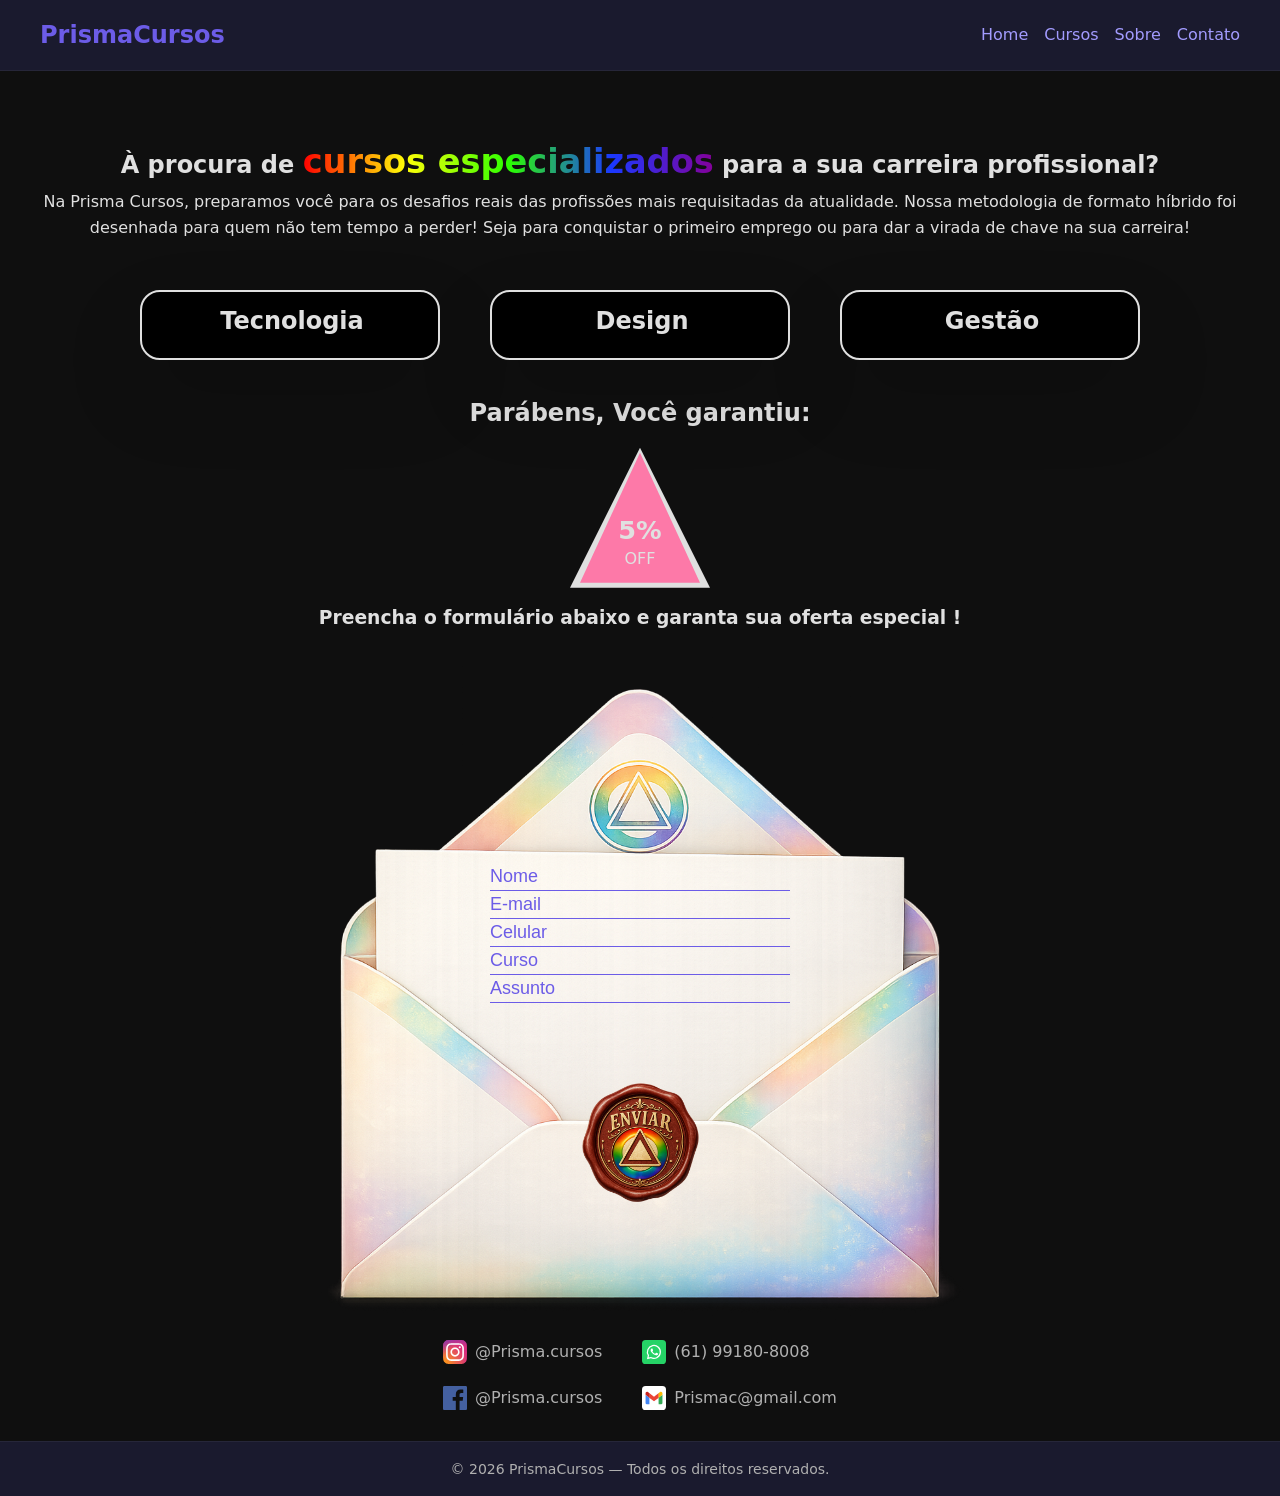
==== index.html @ 06fe44ca "style(apresentacao): reordenar seções de apresentação e contato conforme o figma" ====
<!DOCTYPE html>
<html lang="pt-BR">
<head>
  <meta charset="UTF-8">
  <meta name="viewport" content="width=device-width, initial-scale=1.0">
  <meta name="description" content="PrismaCursos - Plataforma de cursos online">
  <title>PrismaCursos</title>
  <link rel="stylesheet" href="css/styles.css">
</head>

<body>

  <!-- ============ HEADER ============ -->
  <header id="header">
    <nav id="navbar">
      <a href="#" class="logo">PrismaCursos</a>
      <ul class="nav-links">
        <li><a href="#">Home</a></li>
        <li><a href="#" id="link-cursos">Cursos</a></li>
        <li><a href="#" id="link-sobre">Sobre</a></li>
        <li><a href="#" id="link-contato">Contato</a></li>
      </ul>
    </nav>
  </header>


  <!-- ============ MAIN ============ -->
  <main id="main-content">

    <!-- ============ APRESENTAÇÃO ============ -->
    <section id="apresentacao">
      <h1>À procura de <span class="texto-colorido">cursos especializados</span> para a sua carreira profissional?</h1>
      <p>Na Prisma Cursos, preparamos você para os desafios reais das profissões mais requisitadas da atualidade. 
      Nossa metodologia de formato híbrido foi desenhada para quem não tem tempo a perder!
      Seja para conquistar o primeiro emprego ou para dar a virada de chave na sua carreira!</p>
      <div class="container">
        <!--Card: Tecnologia-->
        <div class="card">
          <div class="trilha">
            <h2>Tecnologia</h2>
          </div>
          <div class="conteudo">
            <p>voltada para a criação, desenvolvimento e manutenção de soluções digitais. 
              Os profissionais dessa área transformam ideias em códigos, sistemas e infraestruturas seguras. 
              A atuação engloba o desenvolvimento de softwares e aplicativos (computadores e celulares), 
              a análise de grandes volumes de dados para tomada de decisão, o gerenciamento de redes e 
              a garantia da segurança da informação.</p>
              <a href="#">Conheça nossos cursos!</a>
            </div>
          </div>
          <!--Card: Design-->
          <div class="card">
            <div class="trilha">
              <h2>Design</h2>
            </div>
            <div class="conteudo">
              <p>conecta a estética à funcionalidade, focando em como os usuários interagem e percebem produtos, 
                serviços e marcas. A atuação envolve desde a criação da identidade visual e peças de comunicação de 
                uma empresa até o desenho de interfaces digitais (sites e aplicativos) que sejam intuitivas, acessíveis e 
                que proporcionem uma excelente experiência para o usuário.</p>
              <a href="#">Conheça nossos cursos!</a>
              
            </div>
          </div>
        <!--Card: Gestão-->
        <div class="card">
          <div class="trilha">
            <h2>Gestão</h2>
          </div>
          <div class="conteudo">
            <p>focada em liderar pessoas, otimizar processos e direcionar recursos 
              para que as organizações alcancem seus objetivos de forma eficiente. 
              Quem atua nessa área é responsável pelo planejamento estratégico, coordenação de equipes, 
              administração financeira, gerenciamento de projetos e análise de métricas de desempenho 
              do negócio.</p>
            <a href="#">Conheça nossos cursos!</a>
            
          </div>
        </div>
      </div>
    </section>

    <!-- ============ CONTATO ============ -->
    <section id="contato">
      <div class="cabecalho-oferta">
        <h1>Parábens, Você garantiu:</h1>
        <div class="triangulo-borda">
          <div id="cor-desconto" class="triangulo-conteudo desconto-5"> <!--há duas classes nesse elemento! t-c(estrutura) e desconto-x(estilo/cor)  -->
            <span id="valor-desconto" class="porcentagem">5%</span>
            <span class="texto-off">OFF</span>
          </div>
        </div>
        <h3>Preencha o formulário abaixo e garanta sua oferta especial !</h3>
      </div>

      <div class="carta-container">
        <img src="assets/envelope.png" alt="Carta aberta" class="fundo-carta">

        <form class="formulario-inputs">
          <input type="text" id="input-nome" placeholder="Nome">
          <input type="email" id="input-email" placeholder="E-mail">
          <input type="tel" id="input-celular" placeholder="Celular">
          <input type="text" id="input-curso" placeholder="Curso">
          <input type="text" id="input-assunto" placeholder="Assunto">
        </form>

        <a href="confirmation.html" id="btn-enviar" class="botao-esfera">
          <img src="assets/selo.png" alt="Ícone do botão">
        </a>
      </div>

      <div class="bloco-contatos-rodape">
        <div class="item-contato">
          <img src="assets/icon-instagram.svg" alt="Logo Instagram" class="icone-pequeno">
          <span>@Prisma.cursos</span>
        </div>
        
        <div class="item-contato">
          <img src="assets/icon-telefone.svg" alt="Logo Telefone" class="icone-pequeno">
          <span>(61) 99180-8008</span>
        </div>

        <div class="item-contato">
          <img src="assets/icon-facebook.svg" alt="Logo Facebook" class="icone-pequeno">
          <span>@Prisma.cursos</span>
        </div>
        
        <div class="item-contato">
          <img src="assets/icon-email.svg" alt="Logo E-mail" class="icone-pequeno">
          <span>Prismac@gmail.com</span>
        </div>
      </div>
    </section>
  </main>

  <!-- ============ FOOTER ============ -->
  <footer id="footer">
    <p>&copy; 2026 PrismaCursos &mdash; Todos os direitos reservados.</p>
  </footer>

  <script src="js/main.js"></script>
</body>
</html>
---- css/styles.css ----
/* ========================================
   PrismaCursos — Estilos principais
   ========================================
   Se preferir editar em SCSS, use a pasta /scss
   e compile com o script compilar-scss.sh
   ======================================== */

/* ---------- Reset & base ---------- */
*,
*::before,
*::after {
  margin: 0;
  padding: 0;
  box-sizing: border-box;
}

:root {
  /* Paleta de cores — altere aqui para mudar o tema inteiro */
  --cor-primaria: #6c5ce7;
  --cor-secundaria: #a29bfe;
  --cor-fundo: #0f0f0f;
  --cor-superficie: #1a1a2e;
  --cor-texto: #e0e0e0;
  --cor-texto-claro: #b0b0b0;
  --cor-destaque: #fd79a8;

  /* Tipografia */
  --fonte-principal: 'Segoe UI', system-ui, -apple-system, sans-serif;

  /* Espaçamentos */
  --espacamento-sm: 0.5rem;
  --espacamento-md: 1rem;
  --espacamento-lg: 2rem;
  --espacamento-xl: 4rem;
}

html {
  scroll-behavior: smooth;
}

body {
  font-family: var(--fonte-principal);
  background-color: var(--cor-fundo);
  color: var(--cor-texto);
  line-height: 1.6;
  min-height: 100vh;
  display: flex;
  flex-direction: column;
}

a {
  color: var(--cor-secundaria);
  text-decoration: none;
  transition: color 0.3s ease;
}

a:hover {
  color: var(--cor-destaque);
}

/* ---------- Header / Navbar ---------- */
#header {
  background-color: var(--cor-superficie);
  padding: var(--espacamento-md) var(--espacamento-lg);
  position: sticky;
  top: 0;
  z-index: 100;
  border-bottom: 1px solid rgba(255, 255, 255, 0.05);
}

#navbar {
  display: flex;
  justify-content: space-between;
  align-items: center;
  max-width: 1200px;
  margin: 0 auto;
}

.logo {
  font-size: 1.5rem;
  font-weight: 700;
  color: var(--cor-primaria);
}

.logo:hover {
  color: var(--cor-destaque);
}

.nav-links {
  list-style: none;
  display: flex;
  gap: var(--espacamento-md);
}

/* ---------- Hero ---------- */
#hero {
  display: flex;
  flex-direction: column;
  align-items: center;
  justify-content: center;
  text-align: center;
  padding: var(--espacamento-xl) var(--espacamento-lg);
  flex: 1;
}

#hero h1 {
  font-size: 2.5rem;
  margin-bottom: var(--espacamento-md);
  background: linear-gradient(135deg, var(--cor-primaria), var(--cor-destaque));
  -webkit-background-clip: text;
  background-clip: text;
  -webkit-text-fill-color: transparent;
}

#hero p {
  font-size: 1.2rem;
  color: var(--cor-texto-claro);
}

/* ---------- Apresentação ---------- */
#apresentacao {
display: flex;
flex-direction: column;
align-items: center;
justify-content: center;
text-align: center;
padding: var(--espacamento-xl) var(--espacamento-lg);
flex: 1;
}
#apresentacao h1 {
  text-align: left;
}
/*Texto colorido para títulos(h1)*/
.texto-colorido{
  font-size: 2.1rem;
  background: linear-gradient(to right,#FF0000,#FFFF07,#2BFF00,#1A38FF,#850099);
  -webkit-background-clip: text;
  background-clip: text;
  -webkit-text-fill-color: transparent;
}
/*Cards das trilhas profissionais - apresentação*/

.container {
  margin: 0;
  padding: 0;
  box-sizing: border-box;
  display: flex;
  justify-content: center;
  align-items: center;
  flex-wrap: wrap;
  gap: 100px 50px;
}
.container .card {
  top: 50px;
  position: relative;
  height:70px;
  width: 300px;
  box-shadow: 0 35px 80px rgba(0,0,0,.15);
  background: #000000;
  border-radius: 20px;
  transition: .5s;
  border: solid 2px #e0e0e0;
  overflow: hidden;
}
.container .card:hover {
  background: linear-gradient(180deg, #000000,#000000,#0a1fa4);
  height: 450px;
  transition: .5s;
  border: solid 2px #e0e0e0;
}
.container .card .trilha {
  top: 10px;
  position: absolute;
  width: 300px;
  height: 70px;
  overflow: hidden;
}
.container .card .conteudo {
  position: absolute;
  width: 100%;
  top: 70px;
  overflow: hidden;
}

#contato {
  background-color: var(--cor-fundo);
  padding: 20px;
}

/* --- CABEÇALHO DA OFERTA --- */
.cabecalho-oferta {
  display: flex;
  flex-direction: column; /* Empilha os elementos*/
  align-items: center;    /* Alinha o centro do triângulo com o centro dos textos */
  text-align: center;     /* Garante que o texto fique centralizado se quebrar para uma segunda linha */
  gap: 15px; 
  margin-bottom: 30px;
}
.cabecalho-confirmation {
  display: flex;
  flex-direction: column; 
  text-align: center;     
  gap: 15px; 
  margin-bottom: 30px; 
}

/* ---------- DESCONTOS  ---------- */
.triangulo-borda {
  width: 25%;  /*vai ocupar % do espaço do pai */
  /* Limites de segurança*/
  min-width: 60px; 
  max-width: 140px; 
  aspect-ratio: 1 / 1; /*Trava a proporção em um quadrado perfeito (1 por 1) */
  background-color: var(--cor-texto) ; 
  clip-path: polygon(50% 0%, 100% 100%, 0% 100%); /* pontos de corte do quadradi x1,y1(topo),x2,y2(ponta dir),x3,y3(ponta esq) */
  
  display: flex;
  justify-content: center; /**/
  align-items: center;
}

.triangulo-conteudo {
  /* Se você quiser uma borda de 4px, subtraia 8px (4 de cada lado) */
  width: calc(100% - 20px);  /*largura total que esse elemento deveria ter (100% do pai) e subtraia exatamente x pixels*/
  height: calc(100% - 10px); 
  /* Como o pai já dita a proporção, o filho só acompanha */
  clip-path: polygon(50% 0%, 100% 100%, 0% 100%);

  display: flex;
  flex-direction: column;
  align-items: center;
  justify-content: flex-end; 
  padding-bottom: 8%; /* Usar % no padding ajuda na responsividade do texto */
  color:var(--cor-texto); 
  transition: background-color 2s ease; /* Transição de estilos */

}
/* --- AS SUAS 4 VARIANTES DE COR 
(classe desconto-x, evitar repetições de estrutura => separa uma classe pra estrutura outra pra estilo) --- */
.desconto-5 { background-color: var(--cor-destaque); }  
.desconto-10 { background-color: blue; } 
.desconto-15 { background-color: green } 
.desconto-20 { background-color:red } 

.porcentagem {
  /* Usar unidades relativas como 'em' ou 'cqi' pode ser bom no futuro,mas um tamanho fixo flexível já resolve para começar */
  font-size: 1.6rem; /* rem ~=16px */
  font-weight: bold;
  line-height: 1;
}
.texto-off {
  font-size: 1rem;
  text-transform: uppercase;
  margin-top: 2px;
}


/* ---------- CARTA  ---------- */
.carta-container {
  /* O position relative aqui é o segredo para segurar o formulário dentro da div */
  position: relative;
  width: min(90%, 1000px); /* Retorna qual for menor */
  margin: 0 auto; /* Centraliza horizontalmente */
}
.fundo-carta {
  width: 100%;
  max-width: 100%;
  height: auto;
  display: block;
}

.formulario-inputs {
  position: absolute; 
  top: 30%; 
  left: 50%;
  transform: translateX(-50%); 
  display: flex;
  flex-direction: column; 
  width: 30%; 
}

.formulario-inputs input { /*ESTILO DOS INPUTS */
  width: 100%;
  background-color: transparent; 
  border: none;
  border-bottom: 1px solid var(--cor-primaria); /* Cria a linha estilo caderno */
  color: var(--cor-secundaria);
  font-size: clamp(6px, 18px, 20px);  /*clamp(MÍNIMO, VALOR_IDEAL, MÁXIMO) */
  padding: 1% 0; 
}
.formulario-inputs input:focus { /* Remove a borda feia de foco */
  outline: none;
}
.formulario-inputs input::placeholder {
  color: var(--cor-primaria);
}

/* ---------- BOTAO ESFERA ---------- */
.botao-esfera {
  display: flex;
  justify-content: center;
  align-items: center;
  width: 14%; /* Largura e alturar iguais para formar uma esfera */
  height: 14%;
  border-radius: 50%; /* Transforma o quadrado em círculo */
  position: absolute; 
  top: 65%; 
  left: 50%; 
  transform: translateX(-50%);
}
.botao-esfera:hover {
  transform: translateX(-50%) scale(1.1); /* preserva a centralização no hover */
}
.botao-esfera img {
  width: 100%;
  height: auto;
}


/* --- CONTATOS --- */
.bloco-contatos-rodape {
  display: grid;
  grid-template-columns: auto auto; /* Cria as 2 colunas perfeitas*/
  column-gap: 40px; 
  row-gap: 20px;   
  /*centralizar o bloco inteiro na tela */
  width: fit-content; 
  margin: 10px auto 10px auto; 
}

/*(Ícone + Texto)*/
.item-contato {
  display: flex;
  align-items: center; 
  gap: 0.5rem; 
}
.icone-pequeno {
  width: 1.5rem; 
  height: 1.5rem;
  object-fit: contain; 
}
/* --- ESTILO DO TEXTO --- */
.item-contato span {
  font-size: 1rem; 
  color: var(--cor-texto-claro); 
  font-weight: 500;
}
/* ---------- Footer ---------- */
#footer {
  background-color: var(--cor-superficie);
  text-align: center;
  padding: var(--espacamento-md);
  color: var(--cor-texto-claro);
  font-size: 0.875rem;
  border-top: 1px solid rgba(255, 255, 255, 0.05);
}



/* ===============
   RESPONSIVIDADE 
   =============== */

#main-content {
  flex: 1; /*esticar o maincontent até o fim da página,bota o footer no final */
}

/* --- TABLET */
@media (min-width: 361px) and (max-width: 768px) {
.formulario-inputs input { 
  width: 100%;
  font-size: clamp(18px, 1.5vw, 16px);  
  padding: 1% 0; 
}
}

/* --- MOBILE  --- */
@media (max-width: 360px) {
  .porcentagem {
    font-size: 1rem; /* rem ~=16px */
  }
  .texto-off {
    font-size: 0.7rem;
  }
  .formulario-inputs {
  width: 20%; 
}
.formulario-inputs input { 
  width: 100%;
  font-size: clamp(11px, 1.5vw, 16px);  
  padding: 1% 0; 
}
.carta-container {
  
  width: min(100%, 1000px); 
}
.bloco-contatos-rodape {
    grid-template-columns: 1fr; /* 1 única coluna ocupando todo o espaço */
    row-gap: 15px; /* Ajusta o espaço entre as linhas */
  }

}

/* --- TABLET E MOBILE (HEADER) --- */
@media (max-width: 768px) {
  
  /* Faz a logo ficar em cima e os links embaixo, centralizados */
  #navbar {
    flex-direction: column;
    text-align: center;
  }
  .nav-links {
    gap: 15px;
  }
  .cabecalho-oferta h1 {
    font-size: 1.7rem;
  }

}
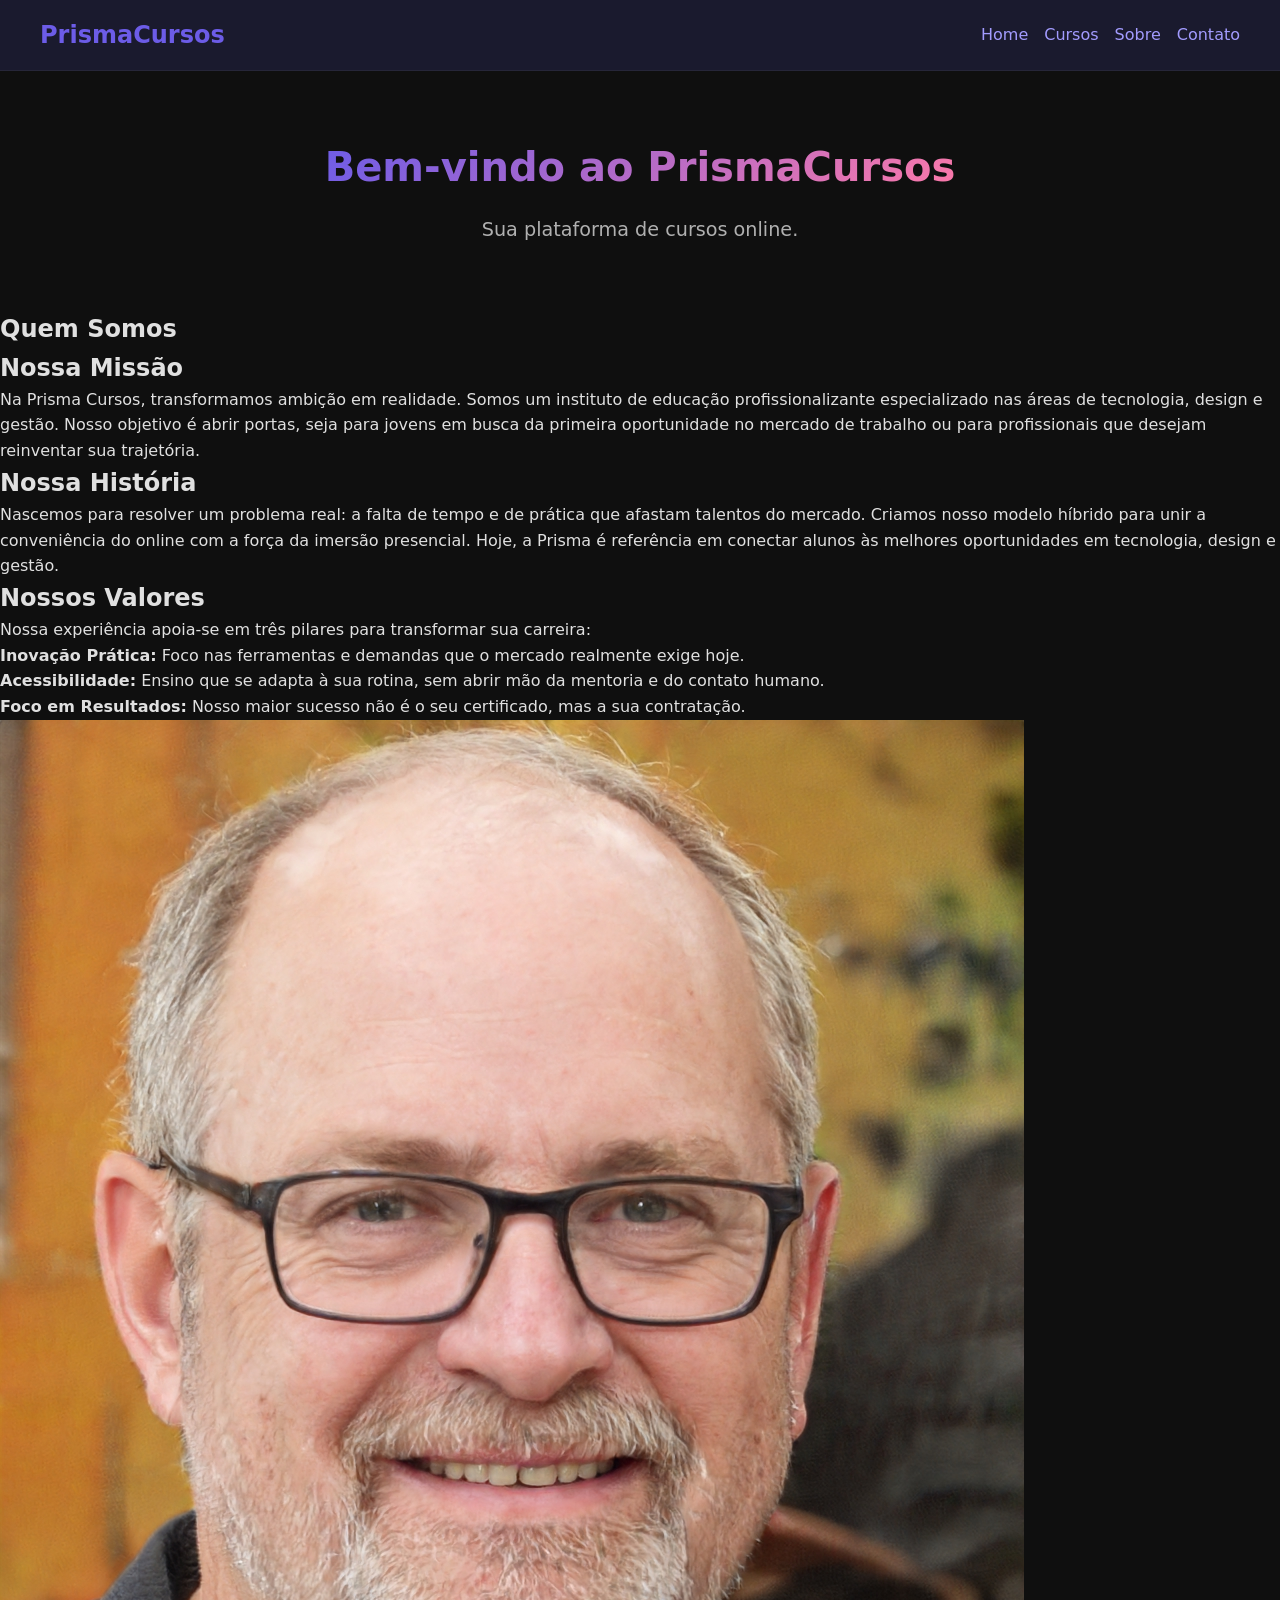
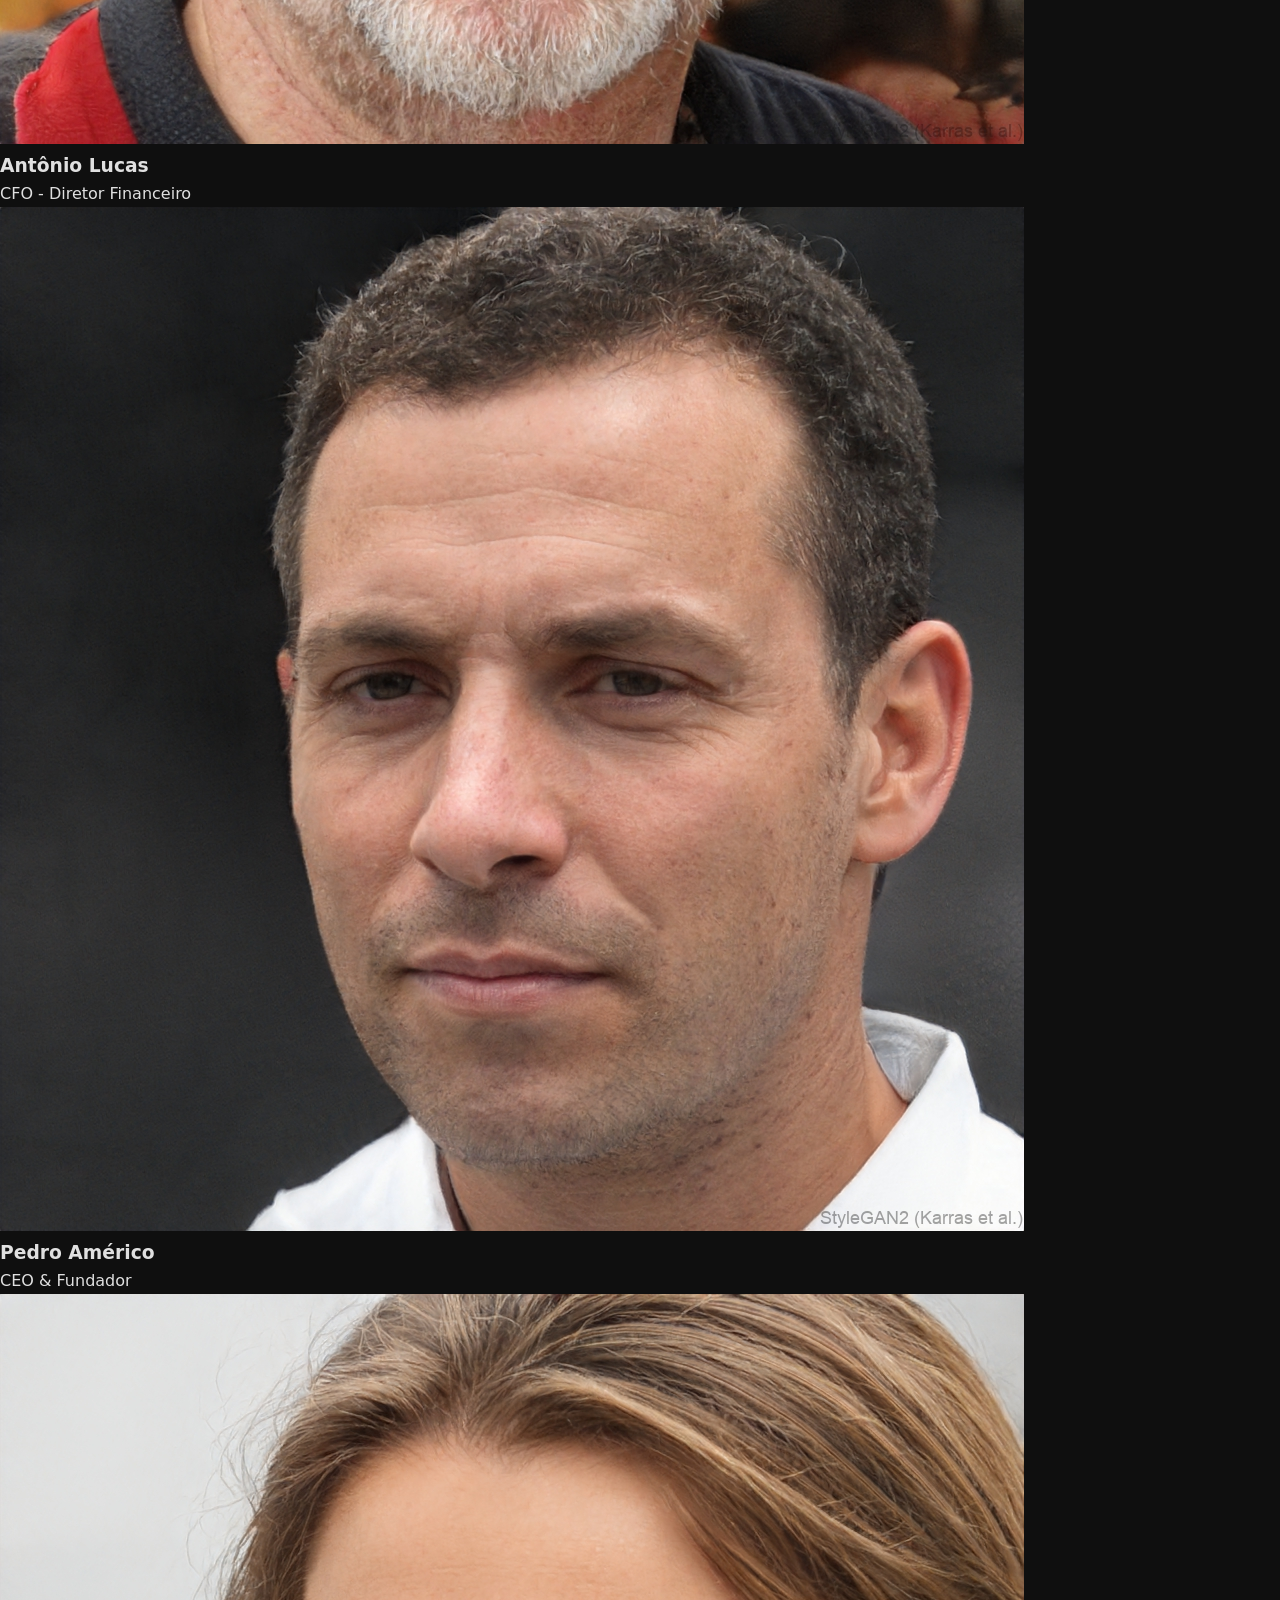
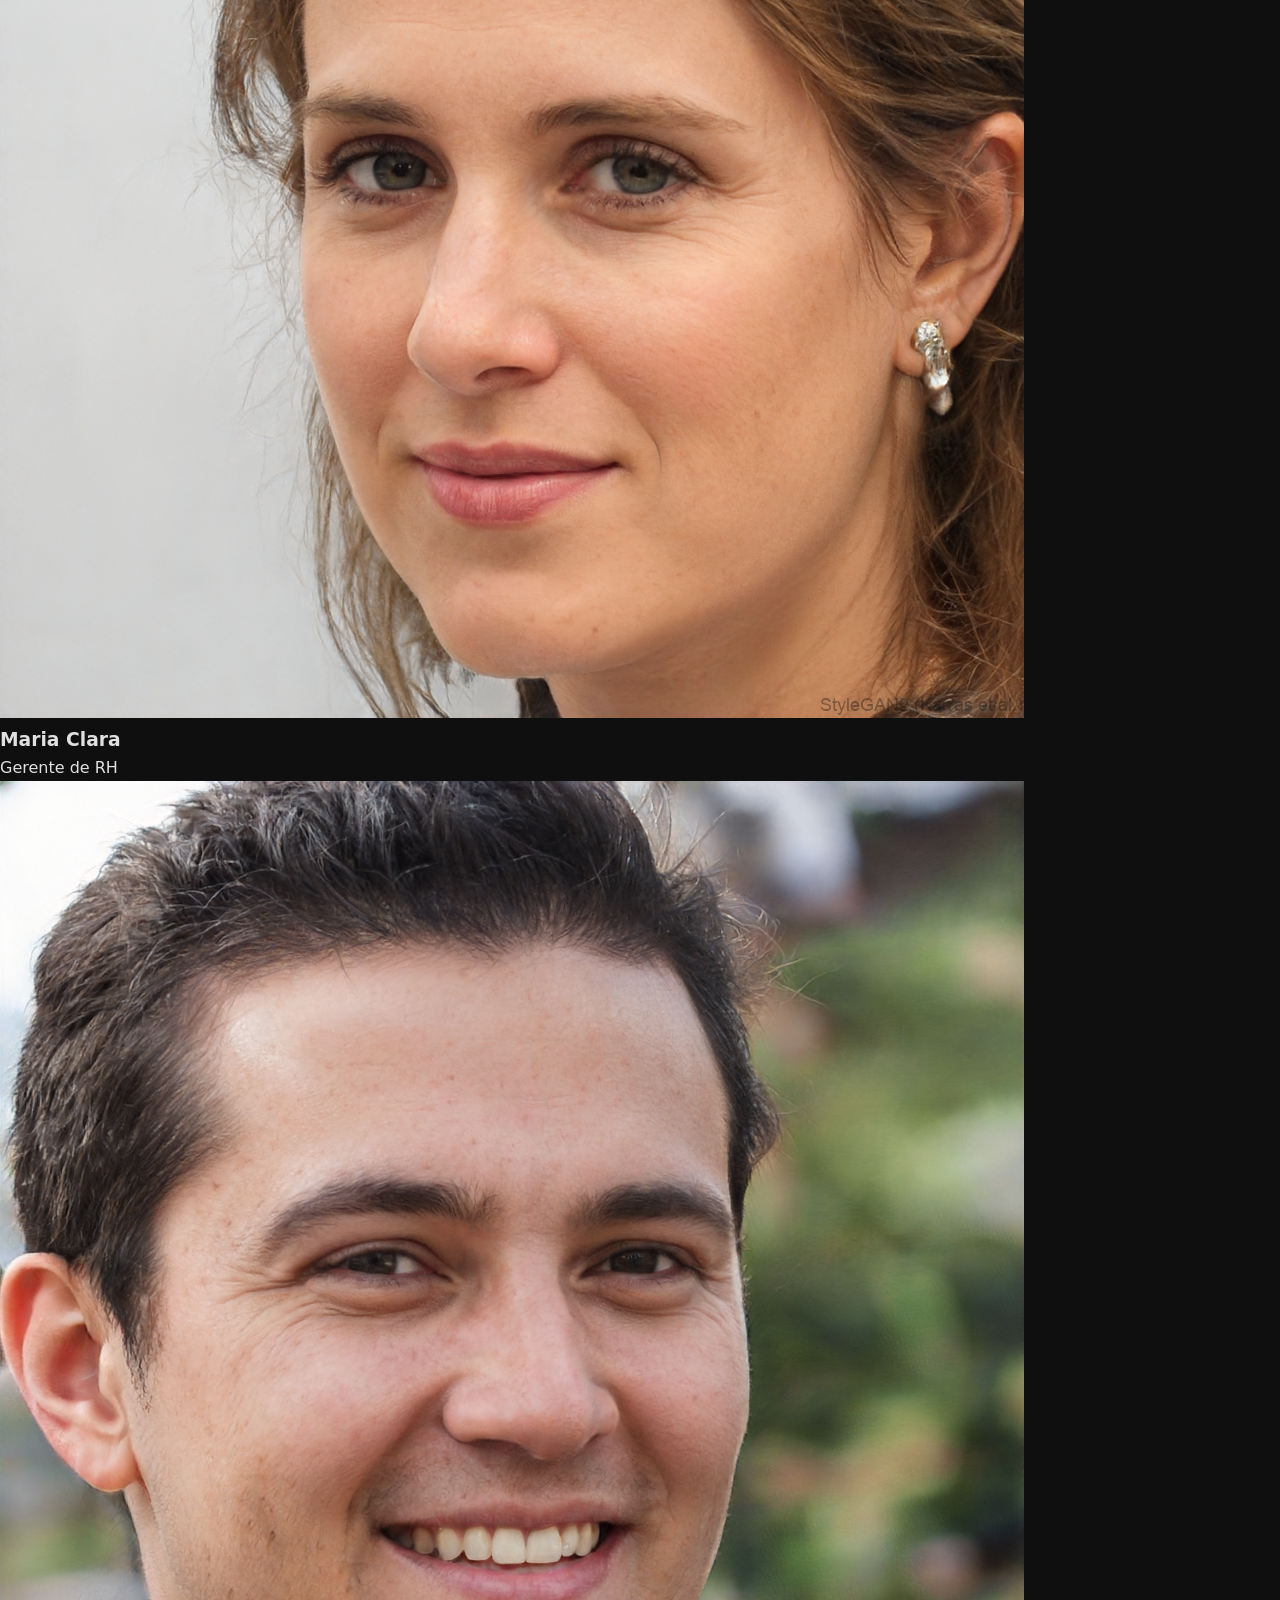
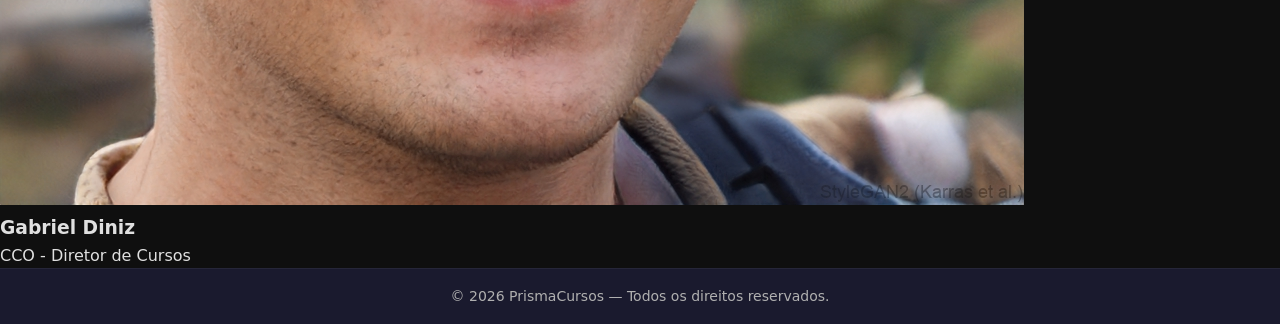
==== commit f38a42fb: "feat: implementação da estrutura do html do quem-somos" ====
--- a/index.html
+++ b/index.html
@@ -7,7 +7,6 @@
   <title>PrismaCursos</title>
   <link rel="stylesheet" href="css/styles.css">
 </head>
-
 <body>
 
   <!-- ============ HEADER ============ -->
@@ -16,122 +15,75 @@
       <a href="#" class="logo">PrismaCursos</a>
       <ul class="nav-links">
         <li><a href="#">Home</a></li>
-        <li><a href="#" id="link-cursos">Cursos</a></li>
-        <li><a href="#" id="link-sobre">Sobre</a></li>
-        <li><a href="#" id="link-contato">Contato</a></li>
+        <li><a href="#">Cursos</a></li>
+        <li><a href="#quem-somos">Sobre</a></li> 
+        <li><a href="#">Contato</a></li>
       </ul>
     </nav>
   </header>
 
-
   <!-- ============ MAIN ============ -->
   <main id="main-content">
+    <section id="hero">
+      <h1>Bem-vindo ao PrismaCursos</h1>
+      <p>Sua plataforma de cursos online.</p>
+    </section>
 
-    <!-- ============ APRESENTAÇÃO ============ -->
-    <section id="apresentacao">
-      <h1>À procura de <span class="texto-colorido">cursos especializados</span> para a sua carreira profissional?</h1>
-      <p>Na Prisma Cursos, preparamos você para os desafios reais das profissões mais requisitadas da atualidade. 
-      Nossa metodologia de formato híbrido foi desenhada para quem não tem tempo a perder!
-      Seja para conquistar o primeiro emprego ou para dar a virada de chave na sua carreira!</p>
-      <div class="container">
-        <!--Card: Tecnologia-->
-        <div class="card">
-          <div class="trilha">
-            <h2>Tecnologia</h2>
-          </div>
-          <div class="conteudo">
-            <p>voltada para a criação, desenvolvimento e manutenção de soluções digitais. 
-              Os profissionais dessa área transformam ideias em códigos, sistemas e infraestruturas seguras. 
-              A atuação engloba o desenvolvimento de softwares e aplicativos (computadores e celulares), 
-              a análise de grandes volumes de dados para tomada de decisão, o gerenciamento de redes e 
-              a garantia da segurança da informação.</p>
-              <a href="#">Conheça nossos cursos!</a>
-            </div>
-          </div>
-          <!--Card: Design-->
-          <div class="card">
-            <div class="trilha">
-              <h2>Design</h2>
-            </div>
-            <div class="conteudo">
-              <p>conecta a estética à funcionalidade, focando em como os usuários interagem e percebem produtos, 
-                serviços e marcas. A atuação envolve desde a criação da identidade visual e peças de comunicação de 
-                uma empresa até o desenho de interfaces digitais (sites e aplicativos) que sejam intuitivas, acessíveis e 
-                que proporcionem uma excelente experiência para o usuário.</p>
-              <a href="#">Conheça nossos cursos!</a>
-              
-            </div>
-          </div>
-        <!--Card: Gestão-->
-        <div class="card">
-          <div class="trilha">
-            <h2>Gestão</h2>
-          </div>
-          <div class="conteudo">
-            <p>focada em liderar pessoas, otimizar processos e direcionar recursos 
-              para que as organizações alcancem seus objetivos de forma eficiente. 
-              Quem atua nessa área é responsável pelo planejamento estratégico, coordenação de equipes, 
-              administração financeira, gerenciamento de projetos e análise de métricas de desempenho 
-              do negócio.</p>
-            <a href="#">Conheça nossos cursos!</a>
-            
-          </div>
+    <section id="quem-somos" class="quem-somos-container">
+      
+      <div class="conteudo-texto">
+        <h1 class="titulo-vazado">Quem Somos</h1>
+        
+        <div class="bloco-texto">
+          <h2>Nossa Missão</h2>
+          <p>Na Prisma Cursos, transformamos ambição em realidade. Somos um instituto de educação profissionalizante especializado nas áreas de tecnologia, design e gestão. Nosso objetivo é abrir portas, seja para jovens em busca da primeira oportunidade no mercado de trabalho ou para profissionais que desejam reinventar sua trajetória.</p>
+        </div>
+
+        <div class="bloco-texto">
+          <h2>Nossa História</h2>
+          <p>Nascemos para resolver um problema real: a falta de tempo e de prática que afastam talentos do mercado. Criamos nosso modelo híbrido para unir a conveniência do online com a força da imersão presencial. Hoje, a Prisma é referência em conectar alunos às melhores oportunidades em tecnologia, design e gestão.</p>
+        </div>
+
+        <div class="bloco-texto">
+          <h2>Nossos Valores</h2>
+          <p>Nossa experiência apoia-se em três pilares para transformar sua carreira:</p>
+          <ul>
+            <li><strong>Inovação Prática:</strong> Foco nas ferramentas e demandas que o mercado realmente exige hoje.</li>
+            <li><strong>Acessibilidade:</strong> Ensino que se adapta à sua rotina, sem abrir mão da mentoria e do contato humano.</li>
+            <li><strong>Foco em Resultados:</strong> Nosso maior sucesso não é o seu certificado, mas a sua contratação.</li>
+          </ul>
         </div>
       </div>
-    </section>
 
-    <!-- ============ CONTATO ============ -->
-    <section id="contato">
-      <div class="cabecalho-oferta">
-        <h1>Parábens, Você garantiu:</h1>
-        <div class="triangulo-borda">
-          <div id="cor-desconto" class="triangulo-conteudo desconto-5"> <!--há duas classes nesse elemento! t-c(estrutura) e desconto-x(estilo/cor)  -->
-            <span id="valor-desconto" class="porcentagem">5%</span>
-            <span class="texto-off">OFF</span>
-          </div>
-        </div>
-        <h3>Preencha o formulário abaixo e garanta sua oferta especial !</h3>
-      </div>
-
-      <div class="carta-container">
-        <img src="assets/envelope.png" alt="Carta aberta" class="fundo-carta">
-
-        <form class="formulario-inputs">
-          <input type="text" id="input-nome" placeholder="Nome">
-          <input type="email" id="input-email" placeholder="E-mail">
-          <input type="tel" id="input-celular" placeholder="Celular">
-          <input type="text" id="input-curso" placeholder="Curso">
-          <input type="text" id="input-assunto" placeholder="Assunto">
-        </form>
-
-        <a href="confirmation.html" id="btn-enviar" class="botao-esfera">
-          <img src="assets/selo.png" alt="Ícone do botão">
-        </a>
-      </div>
-
-      <div class="bloco-contatos-rodape">
-        <div class="item-contato">
-          <img src="assets/icon-instagram.svg" alt="Logo Instagram" class="icone-pequeno">
-          <span>@Prisma.cursos</span>
-        </div>
+      <div class="grade-equipe">
         
-        <div class="item-contato">
-          <img src="assets/icon-telefone.svg" alt="Logo Telefone" class="icone-pequeno">
-          <span>(61) 99180-8008</span>
+        <div class="cartao-membro borda-vermelha">
+          <img src="assets/antonio_lucas.jpg" alt="Foto de Antônio Lucas" class="foto-perfil">
+          <h3>Antônio Lucas</h3>
+          <p>CFO - Diretor Financeiro</p>
         </div>
 
-        <div class="item-contato">
-          <img src="assets/icon-facebook.svg" alt="Logo Facebook" class="icone-pequeno">
-          <span>@Prisma.cursos</span>
+        <div class="cartao-membro borda-azul">
+          <img src="assets/pedro_americo.jpg" alt="Foto de Pedro Américo" class="foto-perfil">
+          <h3>Pedro Américo</h3>
+          <p>CEO & Fundador</p>
         </div>
-        
-        <div class="item-contato">
-          <img src="assets/icon-email.svg" alt="Logo E-mail" class="icone-pequeno">
-          <span>Prismac@gmail.com</span>
+
+        <div class="cartao-membro borda-roxa">
+          <img src="assets/maria_clara.jpg" alt="Foto de Maria Clara" class="foto-perfil">
+          <h3>Maria Clara</h3>
+          <p>Gerente de RH</p>
         </div>
+
+        <div class="cartao-membro borda-amarela">
+          <img src="assets/gabriel_diniz.jpg" alt="Foto de Gabriel Diniz" class="foto-perfil">
+          <h3>Gabriel Diniz</h3>
+          <p>CCO - Diretor de Cursos</p>
+        </div>
+
       </div>
     </section>
-  </main>
+    </main>
 
   <!-- ============ FOOTER ============ -->
   <footer id="footer">
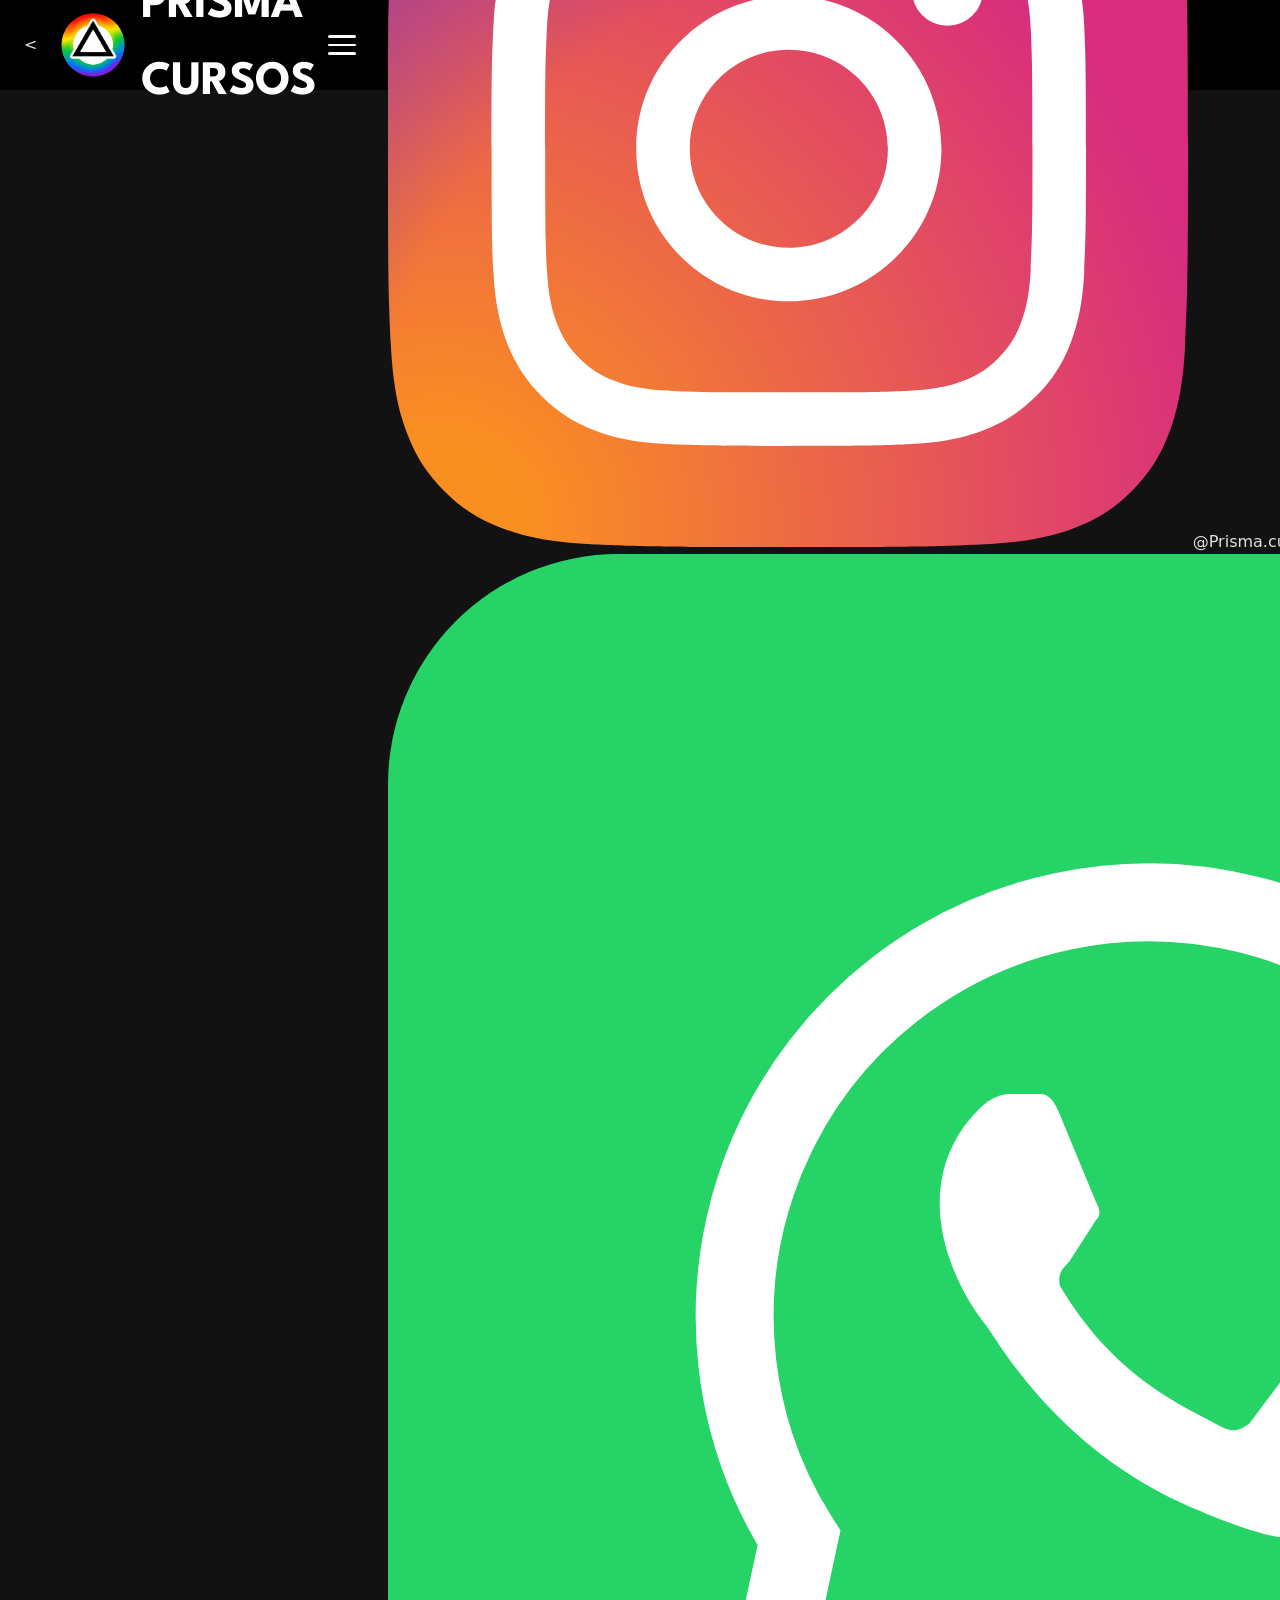
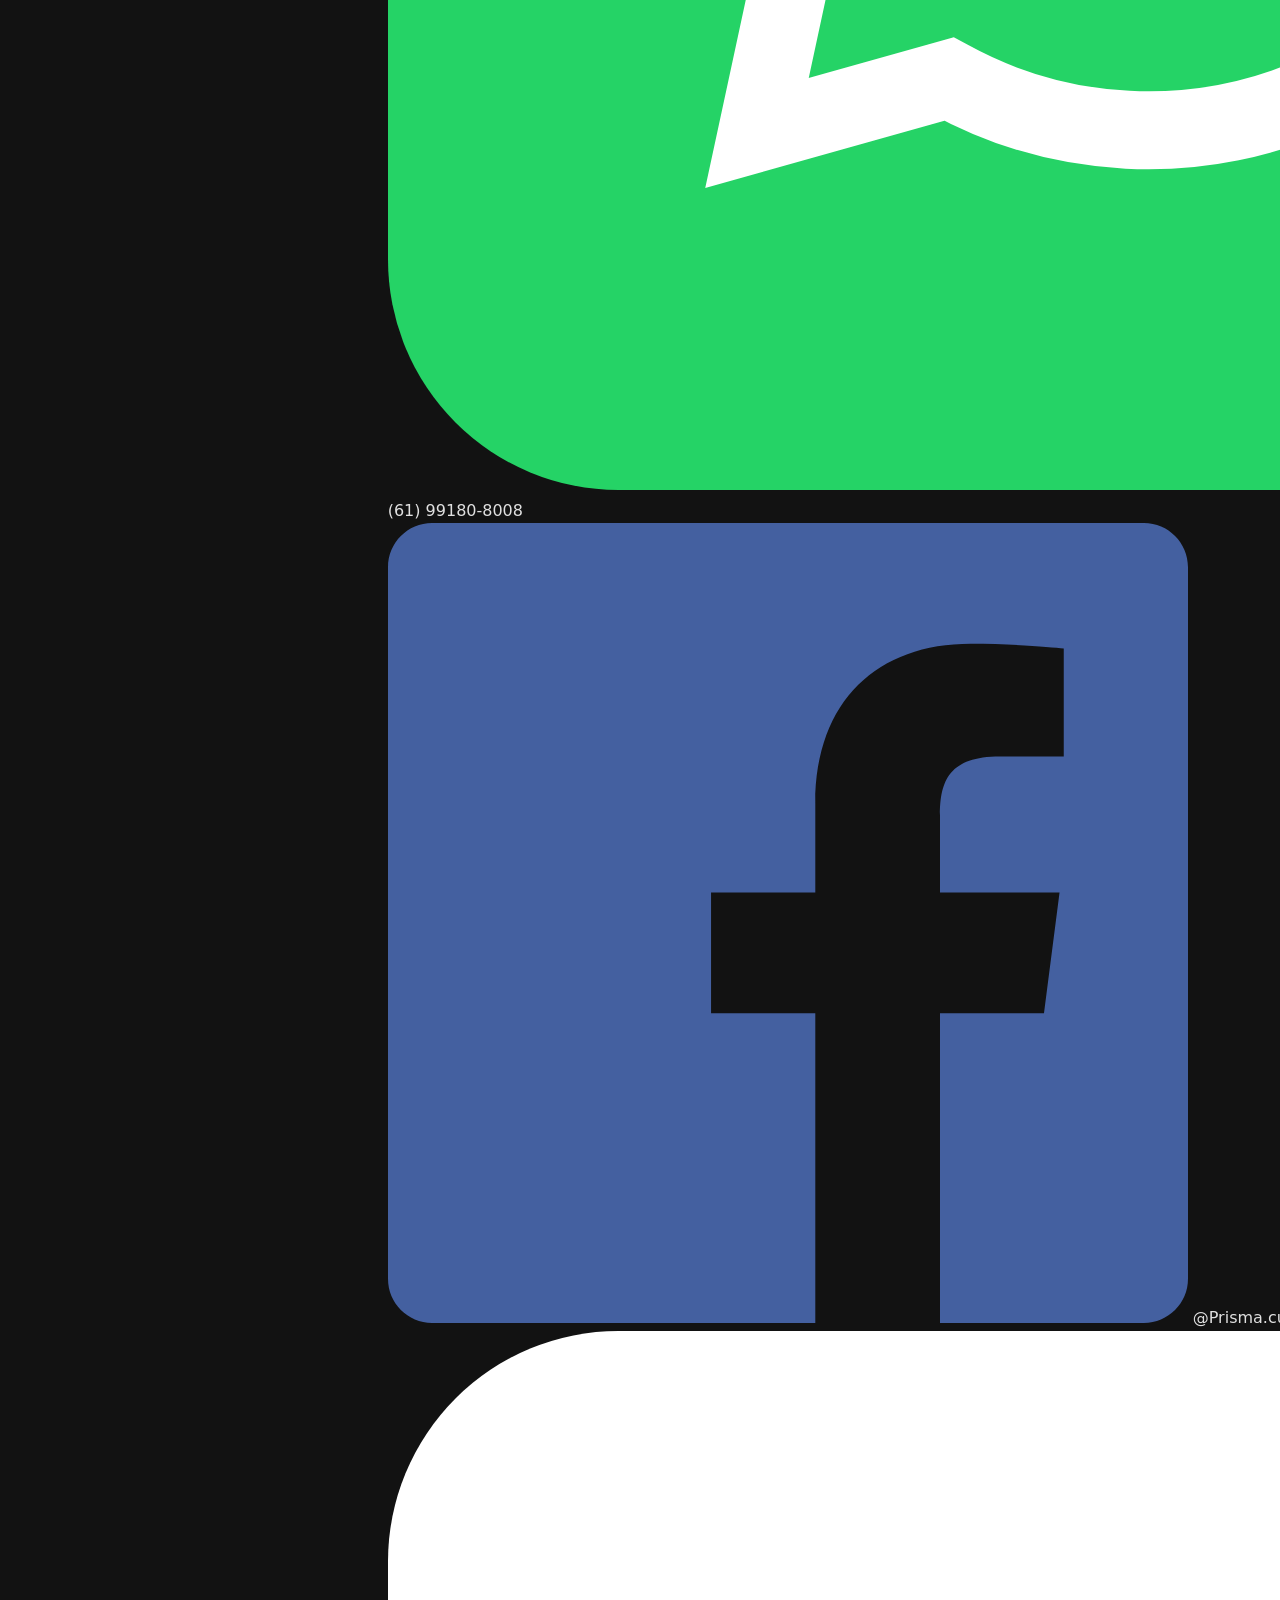
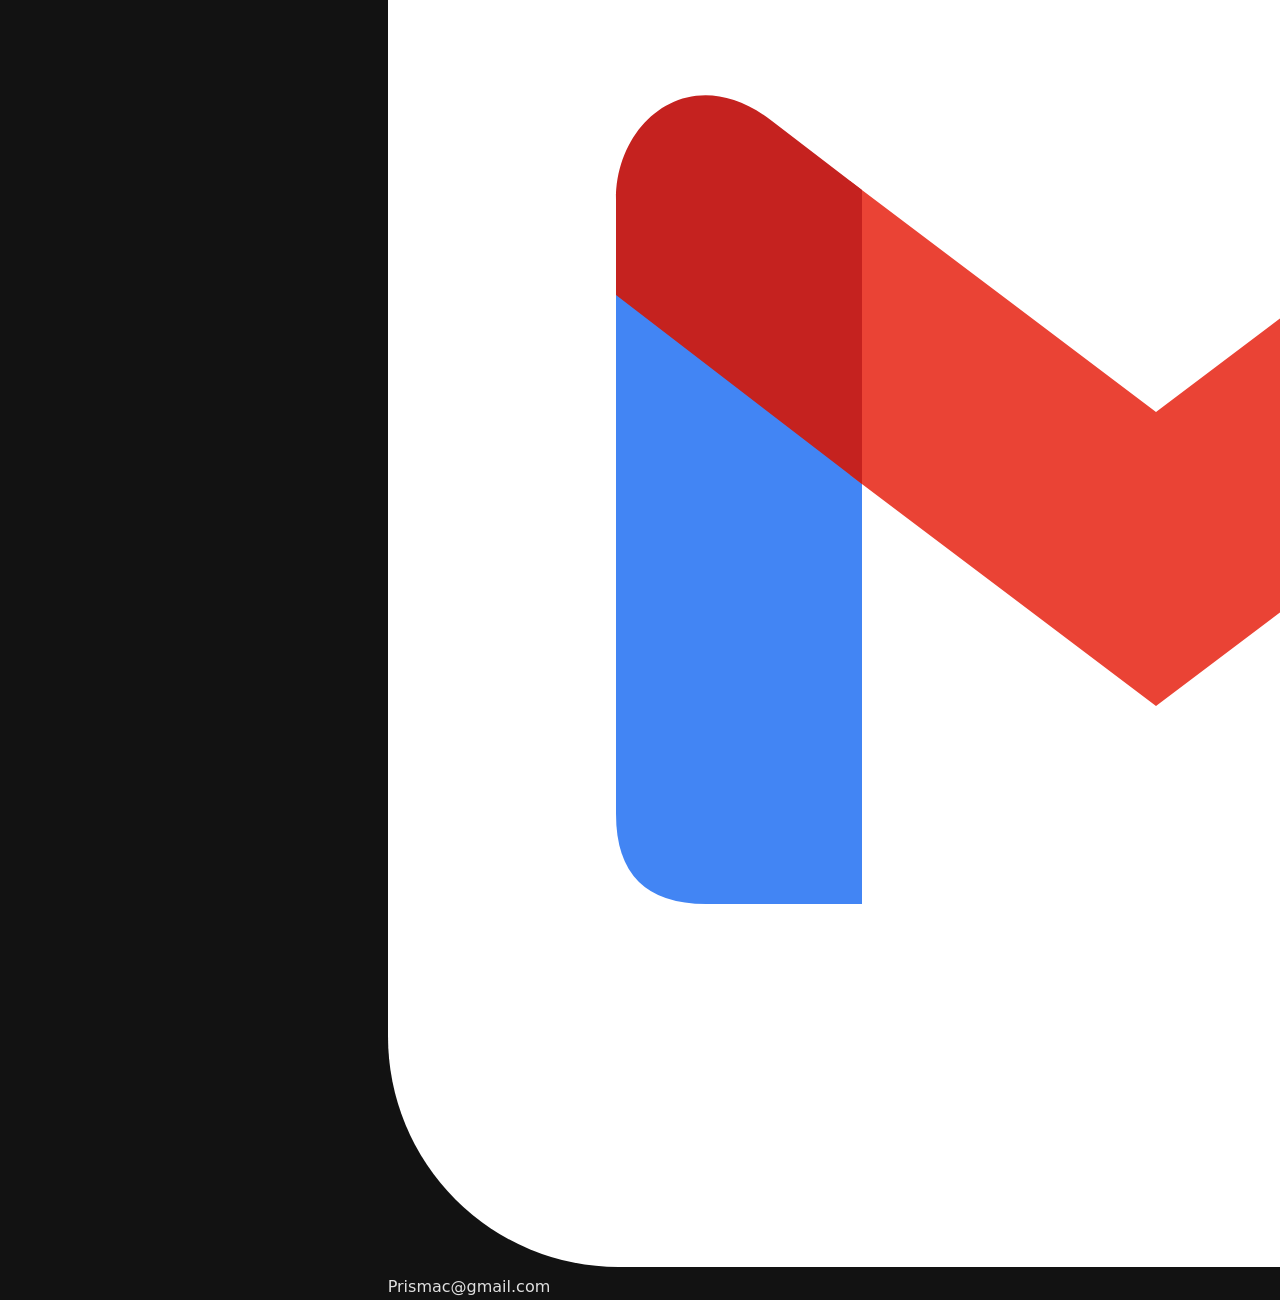
==== commit 7baad835: "Merge origin/feature/quem_somos resolving conflicts and aligning layout with Figma" ====
--- a/index.html
+++ b/index.html
@@ -5,6 +5,14 @@
   <meta name="viewport" content="width=device-width, initial-scale=1.0">
   <meta name="description" content="PrismaCursos - Plataforma de cursos online">
   <title>PrismaCursos</title>
+
+  <!-- Google Fonts: League Spartan + DM Sans -->
+  <link rel="preconnect" href="https://fonts.googleapis.com">
+  <link rel="preconnect" href="https://fonts.gstatic.com" crossorigin>
+  <link
+    href="https://fonts.googleapis.com/css2?family=DM+Sans:wght@400;500;700&family=League+Spartan:wght@600;700;800&display=swap"
+    rel="stylesheet">
+
   <link rel="stylesheet" href="css/styles.css">
 </head>
 <body>
@@ -12,25 +20,178 @@
   <!-- ============ HEADER ============ -->
   <header id="header">
     <nav id="navbar">
-      <a href="#" class="logo">PrismaCursos</a>
-      <ul class="nav-links">
-        <li><a href="#">Home</a></li>
-        <li><a href="#">Cursos</a></li>
-        <li><a href="#quem-somos">Sobre</a></li> 
-        <li><a href="#">Contato</a></li>
+<  <!-- ============ HEADER ============ -->
+  <header id="header">
+    <nav id="navbar">
+      <!-- Logo + Nome à esquerda -->
+      <a href="#" class="logo" id="logo-link">
+        <img src="assets/PrismaLogo.png" alt="Prisma Logo" class="logo-img" id="logo-img">
+        <span class="logo-text">PRISMA CURSOS</span>
+      </a>
+
+      <!-- Hamburger Menu à direita -->
+      <button class="hamburger" id="hamburger-btn" aria-label="Abrir menu" aria-expanded="false">
+        <span class="hamburger-line"></span>
+        <span class="hamburger-line"></span>
+        <span class="hamburger-line"></span>
+      </button>
+    </nav>
+
+    <!-- Overlay do menu -->
+    <div class="menu-overlay" id="menu-overlay">
+      <ul class="menu-list" id="menu-list">
+        <li class="menu-item">
+          <a href="#prisma" class="menu-link" id="menu-link-prisma">
+            <span class="menu-icon">▲</span>
+            <span class="menu-label">PRISMA</span>
+          </a>
+        </li>
+        <li class="menu-item">
+          <a href="#quem-somos" class="menu-link" id="menu-link-quem-somos">
+            <span class="menu-icon">▲</span>
+            <span class="menu-label">QUEM SOMOS</span>
+          </a>
+        </li>
+        <li class="menu-item">
+          <a href="#cursos" class="menu-link" id="menu-link-cursos">
+            <span class="menu-icon">▲</span>
+            <span class="menu-label">CURSOS</span>
+          </a>
+        </li>
+        <li class="menu-item">
+          <a href="#quiz" class="menu-link" id="menu-link-quiz">
+            <span class="menu-icon">▲</span>
+            <span class="menu-label">QUIZ</span>
+          </a>
+        </li>
+        <li class="menu-item">
+          <a href="#depoimento" class="menu-link" id="menu-link-depoimento">
+            <span class="menu-icon">▲</span>
+            <span class="menu-label">DEPOIMENTOS</span>
+          </a>
+        </li>
+        <li class="menu-item">
+          <a href="#contato" class="menu-link" id="menu-link-contato">
+            <span class="menu-icon">▲</span>
+            <span class="menu-label">CONTATO</span>
+          </a>
+        </li>
       </ul>
-    </nav>
+    </div>
   </header>
+
 
   <!-- ============ MAIN ============ -->
   <main id="main-content">
-    <section id="hero">
-      <h1>Bem-vindo ao PrismaCursos</h1>
-      <p>Sua plataforma de cursos online.</p>
-    </section>
-
+
+    <!-- ============ APRESENTAÇÃO ============ -->
+    <section id="apresentacao">
+      <!-- Barras laterais decorativas (Figma) -->
+      <div class="barra-lateral esquerda"></div>
+      <div class="barra-lateral direita"></div>
+
+      <div class="apresentacao-wrapper">
+        <!-- Parte 1: Introdução e Trilhas -->
+        <div class="apresentacao-intro">
+          <h1 class="apresentacao-titulo">À procura de <span class="texto-colorido">cursos especializados</span> para a sua carreira profissional? Você encontra aqui na Prisma!</h1>
+          <p class="apresentacao-descricao">
+            Na Prisma Cursos, preparamos você para os desafios reais das profissões mais requisitadas da atualidade. 
+            Nossa metodologia foi desenhada para quem não tem tempo a perder! Seja para conquistar o primeiro emprego ou para dar a virada de chave na sua carreira!
+          </p>
+        </div>
+
+        <div class="apresentacao-trilhas">
+          <h2 class="trilhas-titulo">Oferecemos cursos nas seguintes trilhas profissionais</h2>
+          <div class="trilhas-botoes">
+            <!-- Card Tecnologia -->
+            <div class="trilha-botao tecnologia">
+              <div class="trilha-botao-cabecalho">
+                <span>Tecnologia</span>
+              </div>
+              <div class="trilha-botao-conteudo">
+                <p>Voltada para a criação, desenvolvimento e manutenção de soluções digitais. Os profissionais dessa área transformam ideias em códigos, sistemas e infraestruturas seguras. A atuação engloba o desenvolvimento de softwares e aplicativos (computadores e celulares), a análise de grandes volumes de dados para tomada de decisão, o gerenciamento de redes e a garantia da segurança da informação.</p>
+                <a href="#cursos" class="trilha-botao-link">Conheça nossos cursos!</a>
+              </div>
+            </div>
+            <!-- Card Design -->
+            <div class="trilha-botao design">
+              <div class="trilha-botao-cabecalho">
+                <span>Design</span>
+              </div>
+              <div class="trilha-botao-conteudo">
+                <p>Conecta a estética à funcionalidade, focando em como os usuários interagem e percebem produtos, serviços e marcas. A atuação envolve desde a criação da identidade visual e peças de comunicação de uma empresa até o desenho de interfaces digitais (sites e aplicativos) que sejam intuitivas, acessíveis e que proporcionem uma excelente experiência para o usuário.</p>
+                <a href="#cursos" class="trilha-botao-link">Conheça nossos cursos!</a>
+              </div>
+            </div>
+            <!-- Card Gestão -->
+            <div class="trilha-botao gestao">
+              <div class="trilha-botao-cabecalho">
+                <span>Gestão</span>
+              </div>
+              <div class="trilha-botao-conteudo">
+                <p>Focada em liderar pessoas, otimizar processos e direcionar recursos para que as organizações alcancem seus objetivos de forma eficiente. Quem atua nessa área é responsável pelo planejamento estratégico, coordenação de equipes, administração financeira, gerenciamento de projetos e análise de métricas de desempenho do negócio.</p>
+                <a href="#cursos" class="trilha-botao-link">Conheça nossos cursos!</a>
+              </div>
+            </div>
+          </div>
+          <a href="#cursos" class="cta-cursos-btn">Conheça os nossos<br>Cursos!</a>
+        </div>
+
+        <!-- Parte 2: Modelo de Ensino -->
+        <div class="modelo-ensino">
+          <h2 class="modelo-titulo">O Modelo de Ensino Prisma: O melhor dos dois mundos</h2>
+          <h3 class="modelo-subtitulo">Nós criamos um formato de ensino que se adapta a você, sem perder a qualidade prática.</h3>
+          <div class="modelo-conteudo">
+            <div class="modelo-bloco">
+              <span class="destaque-modelo">Flexibilidade Online:</span> Estude a teoria de onde quiser e no seu próprio ritmo através da nossa plataforma digital moderna e intuitiva.
+            </div>
+            <div class="modelo-bloco">
+              <span class="destaque-modelo">Experiência Prática Presencial:</span> Vivencie o ambiente de trabalho em nossos laboratórios, faça networking, tire dúvidas em tempo real e desenvolva projetos em equipe com o apoio de instrutores atuantes no mercado.
+            </div>
+          </div>
+        </div>
+      </div>
+    </section>
+
+    <!-- ============ CARROSSEL DE CURSOS ============ -->
+    <section id="carrossel-cursos">
+      <div class="carrossel-container">
+        <!-- Wrapper dos Slides -->
+        <div class="carrossel-wrapper">
+          <div class="carrossel-slide active" data-slide="0">
+            <img src="assets/carousel-slide-1.png" alt="Trilha de Tecnologia">
+          </div>
+          <div class="carrossel-slide" data-slide="1">
+            <img src="assets/carousel-slide-2.png" alt="Trilha de Design">
+          </div>
+          <div class="carrossel-slide" data-slide="2">
+            <img src="assets/carousel-slide-3.png" alt="Trilha de Gestão">
+          </div>
+        </div>
+        
+        <!-- Controles (Setas) -->
+        <button class="carrossel-btn prev" id="btn-carrossel-prev" aria-label="Slide anterior">
+          <svg width="24" height="24" viewBox="0 0 24 24" fill="none" stroke="#FFFFFF" stroke-width="3" stroke-linecap="round" stroke-linejoin="round">
+            <polyline points="15 18 9 12 15 6"></polyline>
+          </svg>
+        </button>
+        <button class="carrossel-btn next" id="btn-carrossel-next" aria-label="Próximo slide">
+          <svg width="24" height="24" viewBox="0 0 24 24" fill="none" stroke="#FFFFFF" stroke-width="3" stroke-linecap="round" stroke-linejoin="round">
+            <polyline points="9 18 15 12 9 6"></polyline>
+          </svg>
+        </button>
+
+        <!-- Indicadores (Dots) -->
+        <div class="carrossel-dots" id="dots-carrossel">
+          <button class="carrossel-dot active" data-slide="0" aria-label="Slide 1"></button>
+          <button class="carrossel-dot" data-slide="1" aria-label="Slide 2"></button>
+          <button class="carrossel-dot" data-slide="2" aria-label="Slide 3"></button>
+        </div>
+      </div>
+    </section>
+
+    <!-- ============ SEÇÃO: QUEM SOMOS ============ -->
     <section id="quem-somos" class="quem-somos-container">
-      
       <div class="conteudo-texto">
         <h1 class="titulo-vazado">Quem Somos</h1>
         
@@ -56,7 +217,6 @@
       </div>
 
       <div class="grade-equipe">
-        
         <div class="cartao-membro borda-vermelha">
           <img src="assets/antonio_lucas.jpg" alt="Foto de Antônio Lucas" class="foto-perfil">
           <h3>Antônio Lucas</h3>
@@ -80,16 +240,137 @@
           <h3>Gabriel Diniz</h3>
           <p>CCO - Diretor de Cursos</p>
         </div>
-
-      </div>
-    </section>
-    </main>
+      </div>
+    </section>
+
+    <!-- ============ QUIZ ============ -->
+    <section id="quiz" class="quiz-section">
+
+      <!-- Barra de progresso global -->
+      <div class="quiz-progress" id="quiz-global-progress" data-step="1">
+        <div class="quiz-progress__track"></div>
+        <div class="quiz-progress__fill" id="quiz-progress-fill" style="width: 33.3%"></div>
+      </div>
+
+      <!-- Step 1 -->
+      <div class="quiz-step active" data-step="1">
+        <h2 class="quiz-question" id="quiz-question-1">
+          O que você procura aqui na Prisma? Uma melhoria de carreira? Ou aprender novas skills?
+        </h2>
+
+        <div class="quiz-options">
+          <button class="quiz-btn" id="quiz-btn-hobby" data-answer="hobby" type="button">HOBBY</button>
+          <button class="quiz-btn" id="quiz-btn-profissao" data-answer="profissao" type="button">PROFISSÃO</button>
+          <button class="quiz-btn" id="quiz-btn-outros" data-answer="outros" type="button">OUTROS</button>
+        </div>
+      </div>
+
+      <!-- Step 2 -->
+      <div class="quiz-step" data-step="2">
+        <h2 class="quiz-question" id="quiz-question-2">
+          O que você prefere? Atender cursos presencialmente ou online?
+        </h2>
+
+        <div class="quiz-options">
+          <button class="quiz-btn" id="quiz-btn-presencial" data-answer="presencial" type="button">PRESENCIAL</button>
+          <button class="quiz-btn" id="quiz-btn-online" data-answer="online" type="button">ONLINE</button>
+          <button class="quiz-btn" id="quiz-btn-naosei" data-answer="naosei" type="button">NÃO SEI</button>
+        </div>
+      </div>
+
+      <!-- Step 3 -->
+      <div class="quiz-step" data-step="3">
+        <h2 class="quiz-question" id="quiz-question-3">
+          Qual área do conhecimento você está procurando se aprimorar aqui na Prisma?
+        </h2>
+
+        <div class="quiz-options">
+          <button class="quiz-btn" id="quiz-btn-design" data-answer="design" type="button">DESIGN</button>
+          <button class="quiz-btn" id="quiz-btn-tecnologia" data-answer="tecnologia" type="button">TECNOLOGIA</button>
+          <button class="quiz-btn" id="quiz-btn-gestao" data-answer="gestao" type="button">GESTÃO</button>
+        </div>
+      </div>
+
+      <!-- Resultado -->
+      <div class="quiz-step quiz-result" data-step="result">
+        <h2 class="quiz-question quiz-result__text" id="quiz-result-text">
+          <!-- Preenchido via JS -->
+        </h2>
+        <div class="quiz-result__image-wrapper" id="quiz-result-image-wrapper">
+          <img class="quiz-result__image" id="quiz-result-image" src="" alt="Imagem do curso recomendado">
+        </div>
+        <div class="quiz-result__arrow" id="quiz-result-arrow">
+          <svg width="24" height="80" viewBox="0 0 24 80" fill="none">
+            <line x1="12" y1="0" x2="12" y2="68" stroke="#EFEFEF" stroke-width="2"/>
+            <path d="M4 60 L12 76 L20 60" stroke="#EFEFEF" stroke-width="2" fill="none"/>
+          </svg>
+        </div>
+
+      </div>
+    </section>
+
+    <!-- ============ CONTATO ============ -->
+    <section id="contato">
+      <div class="cabecalho-oferta">
+        <h1>Parábens, Você garantiu:</h1>
+        <div class="triangulo-borda">
+          <div id="cor-desconto" class="triangulo-conteudo desconto-5"> <!--há duas classes nesse elemento! t-c(estrutura) e desconto-x(estilo/cor)  -->
+            <span id="valor-desconto" class="porcentagem">5%</span>
+            <span class="texto-off">OFF</span>
+          </div>
+        </div>
+        <h3>Preencha o formulário abaixo e garanta sua oferta especial !</h3>
+      </div>
+
+      <div class="carta-container">
+        <img src="assets/envelope.png" alt="Carta aberta" class="fundo-carta">
+
+        <form class="formulario-inputs">
+          <input type="text" id="input-nome" placeholder="Nome">
+          <input type="email" id="input-email" placeholder="E-mail">
+          <input type="tel" id="input-celular" placeholder="Celular">
+          <input type="text" id="input-curso" placeholder="Curso">
+          <input type="text" id="input-assunto" placeholder="Assunto">
+        </form>
+
+        <a href="confirmation.html" id="btn-enviar" class="botao-esfera">
+          <img src="assets/selo.png" alt="Ícone do botão">
+        </a>
+      </div>
+
+      <div class="bloco-contatos-rodape">
+        <div class="item-contato">
+          <img src="assets/icon-instagram.svg" alt="Logo Instagram" class="icone-pequeno">
+          <span>@Prisma.cursos</span>
+        </div>
+        
+        <div class="item-contato">
+          <img src="assets/icon-telefone.svg" alt="Logo Telefone" class="icone-pequeno">
+          <span>(61) 99180-8008</span>
+        </div>
+
+        <div class="item-contato">
+          <img src="assets/icon-facebook.svg" alt="Logo Facebook" class="icone-pequeno">
+          <span>@Prisma.cursos</span>
+        </div>
+        
+        <div class="item-contato">
+          <img src="assets/icon-email.svg" alt="Logo E-mail" class="icone-pequeno">
+          <span>Prismac@gmail.com</span>
+        </div>
+      </div>
+    </section>
+  </main>
 
   <!-- ============ FOOTER ============ -->
   <footer id="footer">
-    <p>&copy; 2026 PrismaCursos &mdash; Todos os direitos reservados.</p>
+    <div class="footer-logo">
+      <img src="assets/PrismaLogo.png" alt="Prisma Logo" class="footer-logo-img">
+      <span class="footer-logo-text">PRISMA CURSOS</span>
+    </div>
   </footer>
 
   <script src="js/main.js"></script>
+  <script src="js/quiz.js"></script>
 </body>
 </html>
--- a/css/styles.css
+++ b/css/styles.css
@@ -1,11 +1,4 @@
-/* ========================================
-   PrismaCursos — Estilos principais
-   ========================================
-   Se preferir editar em SCSS, use a pasta /scss
-   e compile com o script compilar-scss.sh
-   ======================================== */
-
-/* ---------- Reset & base ---------- */
+@charset "UTF-8";
 *,
 *::before,
 *::after {
@@ -15,19 +8,16 @@
 }
 
 :root {
-  /* Paleta de cores — altere aqui para mudar o tema inteiro */
   --cor-primaria: #6c5ce7;
   --cor-secundaria: #a29bfe;
-  --cor-fundo: #0f0f0f;
+  --cor-fundo: #121212;
   --cor-superficie: #1a1a2e;
   --cor-texto: #e0e0e0;
   --cor-texto-claro: #b0b0b0;
   --cor-destaque: #fd79a8;
-
-  /* Tipografia */
-  --fonte-principal: 'Segoe UI', system-ui, -apple-system, sans-serif;
-
-  /* Espaçamentos */
+  --fonte-principal: Segoe UI, system-ui, -apple-system, sans-serif;
+  --fonte-titulo: League Spartan, sans-serif;
+  --fonte-corpo: DM Sans, sans-serif;
   --espacamento-sm: 0.5rem;
   --espacamento-md: 1rem;
   --espacamento-lg: 2rem;
@@ -39,381 +29,399 @@
 }
 
 body {
-  font-family: var(--fonte-principal);
-  background-color: var(--cor-fundo);
-  color: var(--cor-texto);
+  font-family: "Segoe UI", system-ui, -apple-system, sans-serif;
+  background-color: #121212;
+  color: #e0e0e0;
   line-height: 1.6;
   min-height: 100vh;
-  display: flex;
-  flex-direction: column;
 }
 
 a {
-  color: var(--cor-secundaria);
+  color: #a29bfe;
   text-decoration: none;
   transition: color 0.3s ease;
 }
-
 a:hover {
-  color: var(--cor-destaque);
-}
-
-/* ---------- Header / Navbar ---------- */
+  color: #fd79a8;
+}
+
 #header {
-  background-color: var(--cor-superficie);
-  padding: var(--espacamento-md) var(--espacamento-lg);
+  background-color: #000000;
+  padding: 0;
   position: sticky;
   top: 0;
   z-index: 100;
-  border-bottom: 1px solid rgba(255, 255, 255, 0.05);
 }
 
 #navbar {
   display: flex;
   justify-content: space-between;
   align-items: center;
+  width: 100%;
+  height: 90px;
+  padding: 0 24px;
+}
+
+.logo {
+  display: flex;
+  align-items: center;
+  gap: 16px;
+  text-decoration: none;
+  transition: opacity 0.3s ease;
+}
+.logo:hover {
+  opacity: 0.85;
+  color: inherit;
+}
+
+.logo-img {
+  width: 64px;
+  height: 64px;
+  object-fit: contain;
+  border-radius: 50%;
+}
+
+.logo-text {
+  font-family: "League Spartan", sans-serif;
+  font-weight: 700;
+  font-size: 3rem;
+  color: #ffffff;
+  letter-spacing: -0.02em;
+  text-transform: uppercase;
+}
+
+.hamburger {
+  display: flex;
+  flex-direction: column;
+  justify-content: center;
+  align-items: center;
+  gap: 6px;
+  width: 48px;
+  height: 48px;
+  background: none;
+  border: none;
+  cursor: pointer;
+  padding: 8px;
+  border-radius: 8px;
+  transition: background-color 0.2s ease;
+  z-index: 200;
+}
+.hamburger:hover {
+  background-color: rgba(255, 255, 255, 0.08);
+}
+
+.hamburger-line {
+  display: block;
+  width: 28px;
+  height: 2.5px;
+  background-color: #ffffff;
+  border-radius: 2px;
+  transition: transform 0.35s cubic-bezier(0.77, 0, 0.175, 1), opacity 0.25s ease;
+  transform-origin: center center;
+}
+
+.hamburger.active .hamburger-line:nth-child(1) {
+  transform: translateY(8.5px) rotate(45deg);
+}
+.hamburger.active .hamburger-line:nth-child(2) {
+  opacity: 0;
+  transform: scaleX(0);
+}
+.hamburger.active .hamburger-line:nth-child(3) {
+  transform: translateY(-8.5px) rotate(-45deg);
+}
+
+.menu-overlay {
+  position: absolute;
+  top: 90px;
+  right: 0;
+  width: 280px;
+  background-color: #000000;
+  border: none;
+  border-radius: 0;
+  padding: 14px 0;
+  box-shadow: none;
+  opacity: 0;
+  visibility: hidden;
+  transform: translateY(-10px) scale(0.97);
+  transition: opacity 0.3s ease, visibility 0.3s ease, transform 0.3s cubic-bezier(0.25, 0.46, 0.45, 0.94);
+  pointer-events: none;
+  z-index: 150;
+}
+.menu-overlay.open {
+  opacity: 1;
+  visibility: visible;
+  transform: translateY(0) scale(1);
+  pointer-events: auto;
+}
+
+.menu-list {
+  list-style: none;
+  padding: 0;
+  margin: 0;
+}
+
+.menu-item {
+  opacity: 0;
+  transform: translateX(-12px);
+  transition: opacity 0.3s ease, transform 0.3s ease;
+}
+.menu-item:not(:last-child) .menu-link {
+  border-bottom: 1px solid rgba(255, 255, 255, 0.04);
+}
+
+.menu-overlay.open .menu-item {
+  opacity: 1;
+  transform: translateX(0);
+}
+.menu-overlay.open .menu-item:nth-child(1) {
+  transition-delay: 0.05s;
+}
+.menu-overlay.open .menu-item:nth-child(2) {
+  transition-delay: 0.1s;
+}
+.menu-overlay.open .menu-item:nth-child(3) {
+  transition-delay: 0.15s;
+}
+.menu-overlay.open .menu-item:nth-child(4) {
+  transition-delay: 0.2s;
+}
+.menu-overlay.open .menu-item:nth-child(5) {
+  transition-delay: 0.25s;
+}
+.menu-overlay.open .menu-item:nth-child(6) {
+  transition-delay: 0.3s;
+}
+
+.menu-link {
+  display: flex;
+  align-items: center;
+  gap: 18px;
+  padding: 16px 24px;
+  color: #888888;
+  text-decoration: none;
+  transition: color 0.2s ease;
+  border-radius: 0;
+}
+.menu-link:hover {
+  color: #ffffff;
+}
+.menu-link:hover .menu-icon {
+  color: #ffffff;
+}
+
+.menu-icon {
+  font-size: 2.2rem;
+  color: #888888;
+  transition: color 0.2s ease;
+  flex-shrink: 0;
+  line-height: 1;
+}
+
+.menu-label {
+  font-family: "DM Sans", sans-serif;
+  font-weight: 500;
+  font-size: 1.35rem;
+  letter-spacing: 0.02em;
+  text-transform: uppercase;
+}
+
+@media (max-width: 768px) {
+  #navbar {
+    padding: 0 16px;
+  }
+  .menu-overlay {
+    right: 16px;
+    width: calc(100vw - 32px);
+    max-width: 320px;
+  }
+  .logo-text {
+    font-size: 1.35rem;
+  }
+  .logo-img {
+    width: 42px;
+    height: 42px;
+  }
+}
+.quem-somos-container {
+  display: flex;
+  gap: var(--espacamento-xl);
+  padding: var(--espacamento-xl) var(--espacamento-lg);
   max-width: 1200px;
   margin: 0 auto;
-}
-
-.logo {
+  align-items: center; /* Centraliza o conteúdo verticalmente */
+}
+
+/* Coluna da Esquerda (Textos) */
+.conteudo-texto {
+  flex: 1;
+}
+
+/* Coluna da Direita (A grade da equipe) */
+.grade-equipe {
+  flex: 1;
+}
+
+/* ---------- Tipografia e Textos ---------- */
+.titulo-vazado {
+  font-family: "League Spartan", sans-serif;
+  font-size: 3rem;
+  color: transparent; /* Deixa o preenchimento da letra invisível */
+  -webkit-text-stroke: 1.5px #d63031; /* Aplica a borda vermelha */
+  margin-bottom: var(--espacamento-md);
+  text-transform: uppercase; /* Garante que ficará tudo em maiúsculo */
+}
+
+.bloco-texto {
+  margin-bottom: var(--espacamento-md);
+}
+.bloco-texto h2 {
+  font-family: "League Spartan", sans-serif;
   font-size: 1.5rem;
-  font-weight: 700;
-  color: var(--cor-primaria);
-}
-
-.logo:hover {
-  color: var(--cor-destaque);
-}
-
-.nav-links {
-  list-style: none;
-  display: flex;
+  margin-bottom: var(--espacamento-sm);
+  color: var(--cor-texto);
+}
+.bloco-texto p {
+  font-family: "DM Sans", sans-serif;
+  color: var(--cor-texto-claro);
+}
+.bloco-texto {
+  /* Ajustes na lista de Valores */
+}
+.bloco-texto ul {
+  list-style-position: inside;
+  margin-top: var(--espacamento-sm);
+}
+.bloco-texto li {
+  font-family: "DM Sans", sans-serif;
+  margin-bottom: 0.5rem;
+  color: var(--cor-texto-claro);
+}
+.bloco-texto strong {
+  color: var(--cor-texto);
+}
+
+/* ---------- Grade da Equipe (Cartões) ---------- */
+.grade-equipe {
+  display: grid;
+  grid-template-columns: repeat(2, 1fr);
   gap: var(--espacamento-md);
 }
 
-/* ---------- Hero ---------- */
-#hero {
-  display: flex;
-  flex-direction: column;
-  align-items: center;
-  justify-content: center;
+/* Estilo Individual dos Cartões */
+.cartao-membro {
+  background-color: #464646;
+  padding: var(--espacamento-md);
+  border-radius: 20px;
   text-align: center;
-  padding: var(--espacamento-xl) var(--espacamento-lg);
-  flex: 1;
-}
-
-#hero h1 {
-  font-size: 2.5rem;
-  margin-bottom: var(--espacamento-md);
-  background: linear-gradient(135deg, var(--cor-primaria), var(--cor-destaque));
-  -webkit-background-clip: text;
-  background-clip: text;
-  -webkit-text-fill-color: transparent;
-}
-
-#hero p {
+  transition: transform 0.3s ease, box-shadow 0.3s ease; /* Prepara a animação do hover */
+  /* Efeito interativo ao passar o mouse */
+}
+.cartao-membro:hover {
+  transform: translateY(-5px); /* Faz o cartão "flutuar" levemente para cima */
+}
+.cartao-membro h3 {
+  font-family: "League Spartan", sans-serif;
   font-size: 1.2rem;
+  color: var(--cor-texto);
+  font-weight: 500;
+  margin-top: 10px;
+}
+.cartao-membro p {
+  font-family: "DM Sans", sans-serif;
+  font-size: 0.9rem;
   color: var(--cor-texto-claro);
-}
-
-/* ---------- Apresentação ---------- */
-#apresentacao {
-display: flex;
-flex-direction: column;
-align-items: center;
-justify-content: center;
-text-align: center;
-padding: var(--espacamento-xl) var(--espacamento-lg);
-flex: 1;
-}
-#apresentacao h1 {
-  text-align: left;
-}
-/*Texto colorido para títulos(h1)*/
-.texto-colorido{
-  font-size: 2.1rem;
-  background: linear-gradient(to right,#FF0000,#FFFF07,#2BFF00,#1A38FF,#850099);
-  -webkit-background-clip: text;
-  background-clip: text;
-  -webkit-text-fill-color: transparent;
-}
-/*Cards das trilhas profissionais - apresentação*/
-
-.container {
-  margin: 0;
-  padding: 0;
-  box-sizing: border-box;
-  display: flex;
-  justify-content: center;
-  align-items: center;
-  flex-wrap: wrap;
-  gap: 100px 50px;
-}
-.container .card {
-  top: 50px;
-  position: relative;
-  height:70px;
-  width: 300px;
-  box-shadow: 0 35px 80px rgba(0,0,0,.15);
-  background: #000000;
-  border-radius: 20px;
-  transition: .5s;
-  border: solid 2px #e0e0e0;
-  overflow: hidden;
-}
-.container .card:hover {
-  background: linear-gradient(180deg, #000000,#000000,#0a1fa4);
-  height: 450px;
-  transition: .5s;
-  border: solid 2px #e0e0e0;
-}
-.container .card .trilha {
-  top: 10px;
-  position: absolute;
-  width: 300px;
-  height: 70px;
-  overflow: hidden;
-}
-.container .card .conteudo {
-  position: absolute;
-  width: 100%;
-  top: 70px;
-  overflow: hidden;
-}
-
-#contato {
-  background-color: var(--cor-fundo);
-  padding: 20px;
-}
-
-/* --- CABEÇALHO DA OFERTA --- */
-.cabecalho-oferta {
-  display: flex;
-  flex-direction: column; /* Empilha os elementos*/
-  align-items: center;    /* Alinha o centro do triângulo com o centro dos textos */
-  text-align: center;     /* Garante que o texto fique centralizado se quebrar para uma segunda linha */
-  gap: 15px; 
-  margin-bottom: 30px;
-}
-.cabecalho-confirmation {
-  display: flex;
-  flex-direction: column; 
-  text-align: center;     
-  gap: 15px; 
-  margin-bottom: 30px; 
-}
-
-/* ---------- DESCONTOS  ---------- */
-.triangulo-borda {
-  width: 25%;  /*vai ocupar % do espaço do pai */
-  /* Limites de segurança*/
-  min-width: 60px; 
-  max-width: 140px; 
-  aspect-ratio: 1 / 1; /*Trava a proporção em um quadrado perfeito (1 por 1) */
-  background-color: var(--cor-texto) ; 
-  clip-path: polygon(50% 0%, 100% 100%, 0% 100%); /* pontos de corte do quadradi x1,y1(topo),x2,y2(ponta dir),x3,y3(ponta esq) */
-  
-  display: flex;
-  justify-content: center; /**/
-  align-items: center;
-}
-
-.triangulo-conteudo {
-  /* Se você quiser uma borda de 4px, subtraia 8px (4 de cada lado) */
-  width: calc(100% - 20px);  /*largura total que esse elemento deveria ter (100% do pai) e subtraia exatamente x pixels*/
-  height: calc(100% - 10px); 
-  /* Como o pai já dita a proporção, o filho só acompanha */
-  clip-path: polygon(50% 0%, 100% 100%, 0% 100%);
-
-  display: flex;
-  flex-direction: column;
-  align-items: center;
-  justify-content: flex-end; 
-  padding-bottom: 8%; /* Usar % no padding ajuda na responsividade do texto */
-  color:var(--cor-texto); 
-  transition: background-color 2s ease; /* Transição de estilos */
-
-}
-/* --- AS SUAS 4 VARIANTES DE COR 
-(classe desconto-x, evitar repetições de estrutura => separa uma classe pra estrutura outra pra estilo) --- */
-.desconto-5 { background-color: var(--cor-destaque); }  
-.desconto-10 { background-color: blue; } 
-.desconto-15 { background-color: green } 
-.desconto-20 { background-color:red } 
-
-.porcentagem {
-  /* Usar unidades relativas como 'em' ou 'cqi' pode ser bom no futuro,mas um tamanho fixo flexível já resolve para começar */
-  font-size: 1.6rem; /* rem ~=16px */
-  font-weight: bold;
-  line-height: 1;
-}
-.texto-off {
-  font-size: 1rem;
-  text-transform: uppercase;
-  margin-top: 2px;
-}
-
-
-/* ---------- CARTA  ---------- */
-.carta-container {
-  /* O position relative aqui é o segredo para segurar o formulário dentro da div */
-  position: relative;
-  width: min(90%, 1000px); /* Retorna qual for menor */
-  margin: 0 auto; /* Centraliza horizontalmente */
-}
-.fundo-carta {
-  width: 100%;
-  max-width: 100%;
-  height: auto;
-  display: block;
-}
-
-.formulario-inputs {
-  position: absolute; 
-  top: 30%; 
-  left: 50%;
-  transform: translateX(-50%); 
-  display: flex;
-  flex-direction: column; 
-  width: 30%; 
-}
-
-.formulario-inputs input { /*ESTILO DOS INPUTS */
-  width: 100%;
-  background-color: transparent; 
-  border: none;
-  border-bottom: 1px solid var(--cor-primaria); /* Cria a linha estilo caderno */
-  color: var(--cor-secundaria);
-  font-size: clamp(6px, 18px, 20px);  /*clamp(MÍNIMO, VALOR_IDEAL, MÁXIMO) */
-  padding: 1% 0; 
-}
-.formulario-inputs input:focus { /* Remove a borda feia de foco */
-  outline: none;
-}
-.formulario-inputs input::placeholder {
-  color: var(--cor-primaria);
-}
-
-/* ---------- BOTAO ESFERA ---------- */
-.botao-esfera {
-  display: flex;
-  justify-content: center;
-  align-items: center;
-  width: 14%; /* Largura e alturar iguais para formar uma esfera */
-  height: 14%;
-  border-radius: 50%; /* Transforma o quadrado em círculo */
-  position: absolute; 
-  top: 65%; 
-  left: 50%; 
-  transform: translateX(-50%);
-}
-.botao-esfera:hover {
-  transform: translateX(-50%) scale(1.1); /* preserva a centralização no hover */
-}
-.botao-esfera img {
-  width: 100%;
-  height: auto;
-}
-
-
-/* --- CONTATOS --- */
-.bloco-contatos-rodape {
-  display: grid;
-  grid-template-columns: auto auto; /* Cria as 2 colunas perfeitas*/
-  column-gap: 40px; 
-  row-gap: 20px;   
-  /*centralizar o bloco inteiro na tela */
-  width: fit-content; 
-  margin: 10px auto 10px auto; 
-}
-
-/*(Ícone + Texto)*/
-.item-contato {
-  display: flex;
-  align-items: center; 
-  gap: 0.5rem; 
-}
-.icone-pequeno {
-  width: 1.5rem; 
-  height: 1.5rem;
-  object-fit: contain; 
-}
-/* --- ESTILO DO TEXTO --- */
-.item-contato span {
-  font-size: 1rem; 
-  color: var(--cor-texto-claro); 
-  font-weight: 500;
-}
-/* ---------- Footer ---------- */
-#footer {
-  background-color: var(--cor-superficie);
-  text-align: center;
-  padding: var(--espacamento-md);
-  color: var(--cor-texto-claro);
-  font-size: 0.875rem;
-  border-top: 1px solid rgba(255, 255, 255, 0.05);
-}
-
-
-
-/* ===============
-   RESPONSIVIDADE 
-   =============== */
-
-#main-content {
-  flex: 1; /*esticar o maincontent até o fim da página,bota o footer no final */
-}
-
-/* --- TABLET */
-@media (min-width: 361px) and (max-width: 768px) {
-.formulario-inputs input { 
-  width: 100%;
-  font-size: clamp(18px, 1.5vw, 16px);  
-  padding: 1% 0; 
-}
-}
-
-/* --- MOBILE  --- */
-@media (max-width: 360px) {
-  .porcentagem {
-    font-size: 1rem; /* rem ~=16px */
-  }
-  .texto-off {
-    font-size: 0.7rem;
-  }
-  .formulario-inputs {
-  width: 20%; 
-}
-.formulario-inputs input { 
-  width: 100%;
-  font-size: clamp(11px, 1.5vw, 16px);  
-  padding: 1% 0; 
-}
-.carta-container {
-  
-  width: min(100%, 1000px); 
-}
-.bloco-contatos-rodape {
-    grid-template-columns: 1fr; /* 1 única coluna ocupando todo o espaço */
-    row-gap: 15px; /* Ajusta o espaço entre as linhas */
-  }
-
-}
-
-/* --- TABLET E MOBILE (HEADER) --- */
+  margin-top: 5px;
+}
+
+/* Estilização da Foto de Perfil */
+.foto-perfil {
+  width: 80px;
+  height: 80px;
+  border-radius: 50%;
+  object-fit: cover; /* Garante que a foto não fique esticada ou achatada */
+  border: 2px solid var(--cor-texto);
+  margin-bottom: var(--espacamento-sm);
+}
+
+/* Cores das bordas com Efeito de Luz de Fundo (Glow) */
+.borda-vermelha {
+  border: 4px solid #FF0000;
+  box-shadow: 0 0 10px rgba(255, 0, 0, 0.2);
+}
+.borda-vermelha:hover {
+  box-shadow: 0 0 25px rgba(255, 0, 0, 0.8);
+}
+
+.borda-azul {
+  border: 4px solid #0051FF;
+  box-shadow: 0 0 10px rgba(0, 81, 255, 0.2);
+}
+.borda-azul:hover {
+  box-shadow: 0 0 25px rgba(0, 81, 255, 0.8);
+}
+
+.borda-roxa {
+  border: 4px solid #DD00FF;
+  box-shadow: 0 0 10px rgba(221, 0, 255, 0.2);
+}
+.borda-roxa:hover {
+  box-shadow: 0 0 25px rgba(221, 0, 255, 0.8);
+}
+
+.borda-amarela {
+  border: 4px solid #FFFF07;
+  box-shadow: 0 0 10px rgba(255, 255, 7, 0.2);
+}
+.borda-amarela:hover {
+  box-shadow: 0 0 25px rgba(255, 255, 7, 0.8);
+}
+
+/* ---------- Responsividade Quem Somos Mobile ---------- */
 @media (max-width: 768px) {
-  
-  /* Faz a logo ficar em cima e os links embaixo, centralizados */
-  #navbar {
+  /* Quebra o layout de lado-a-lado para uma coluna empilhada verticalmente */
+  .quem-somos-container {
     flex-direction: column;
-    text-align: center;
-  }
-  .nav-links {
-    gap: 15px;
-  }
-  .cabecalho-oferta h1 {
-    font-size: 1.7rem;
-  }
-
-}+    gap: var(--espacamento-lg);
+    padding: var(--espacamento-lg) var(--espacamento-md);
+  }
+  /* Muda a grade da equipe de 2x2 para 1 única coluna (um cartão embaixo do outro) */
+  .grade-equipe {
+    grid-template-columns: 1fr;
+  }
+  /* Diminui um pouco a fonte do título vazado para caber perfeitamente na tela do celular */
+  .titulo-vazado {
+    font-size: 2.2rem;
+  }
+  /* --- TRANSFORMA OS CARTÕES EM RETÂNGULOS HORIZONTAIS NO MOBILE --- */
+  .cartao-membro {
+    display: grid;
+    grid-template-columns: auto 1fr; /* Foto na esquerda, textos preenchendo o resto */
+    grid-template-rows: auto auto; /* Cria duas linhas virtuais: uma pro nome, outra pro cargo */
+    column-gap: var(--espacamento-md); /* Espaço entre a foto e o texto */
+    align-items: center;
+    text-align: left; /* Alinha os textos à esquerda ao invés do centro */
+    padding: var(--espacamento-sm) var(--espacamento-md); /* Achata um pouco o cartão verticalmente */
+  }
+  .cartao-membro h3 {
+    grid-column: 2; /* Coloca o nome na segunda coluna */
+    grid-row: 1; /* Na primeira linha */
+    align-self: end; /* Empurra o nome um pouquinho pra baixo */
+    margin-top: 0;
+  }
+  .cartao-membro p {
+    grid-column: 2; /* Coloca o cargo na segunda coluna */
+    grid-row: 2; /* Na segunda linha */
+    align-self: start; /* Empurra o cargo um pouquinho pra cima */
+    margin-top: 0;
+  }
+  .foto-perfil {
+    grid-column: 1; /* Posiciona a foto na primeira coluna */
+    grid-row: 1/3; /* Faz a foto se esticar e ocupar as duas linhas de texto */
+    margin-bottom: 0; /* Remove a margem inferior que existia no desktop */
+    width: 65px; /* Reduz um pouquinho o tamanho da foto no celular */
+    height: 65px;
+  }
+}
+
+/*# sourceMappingURL=styles.css.map */
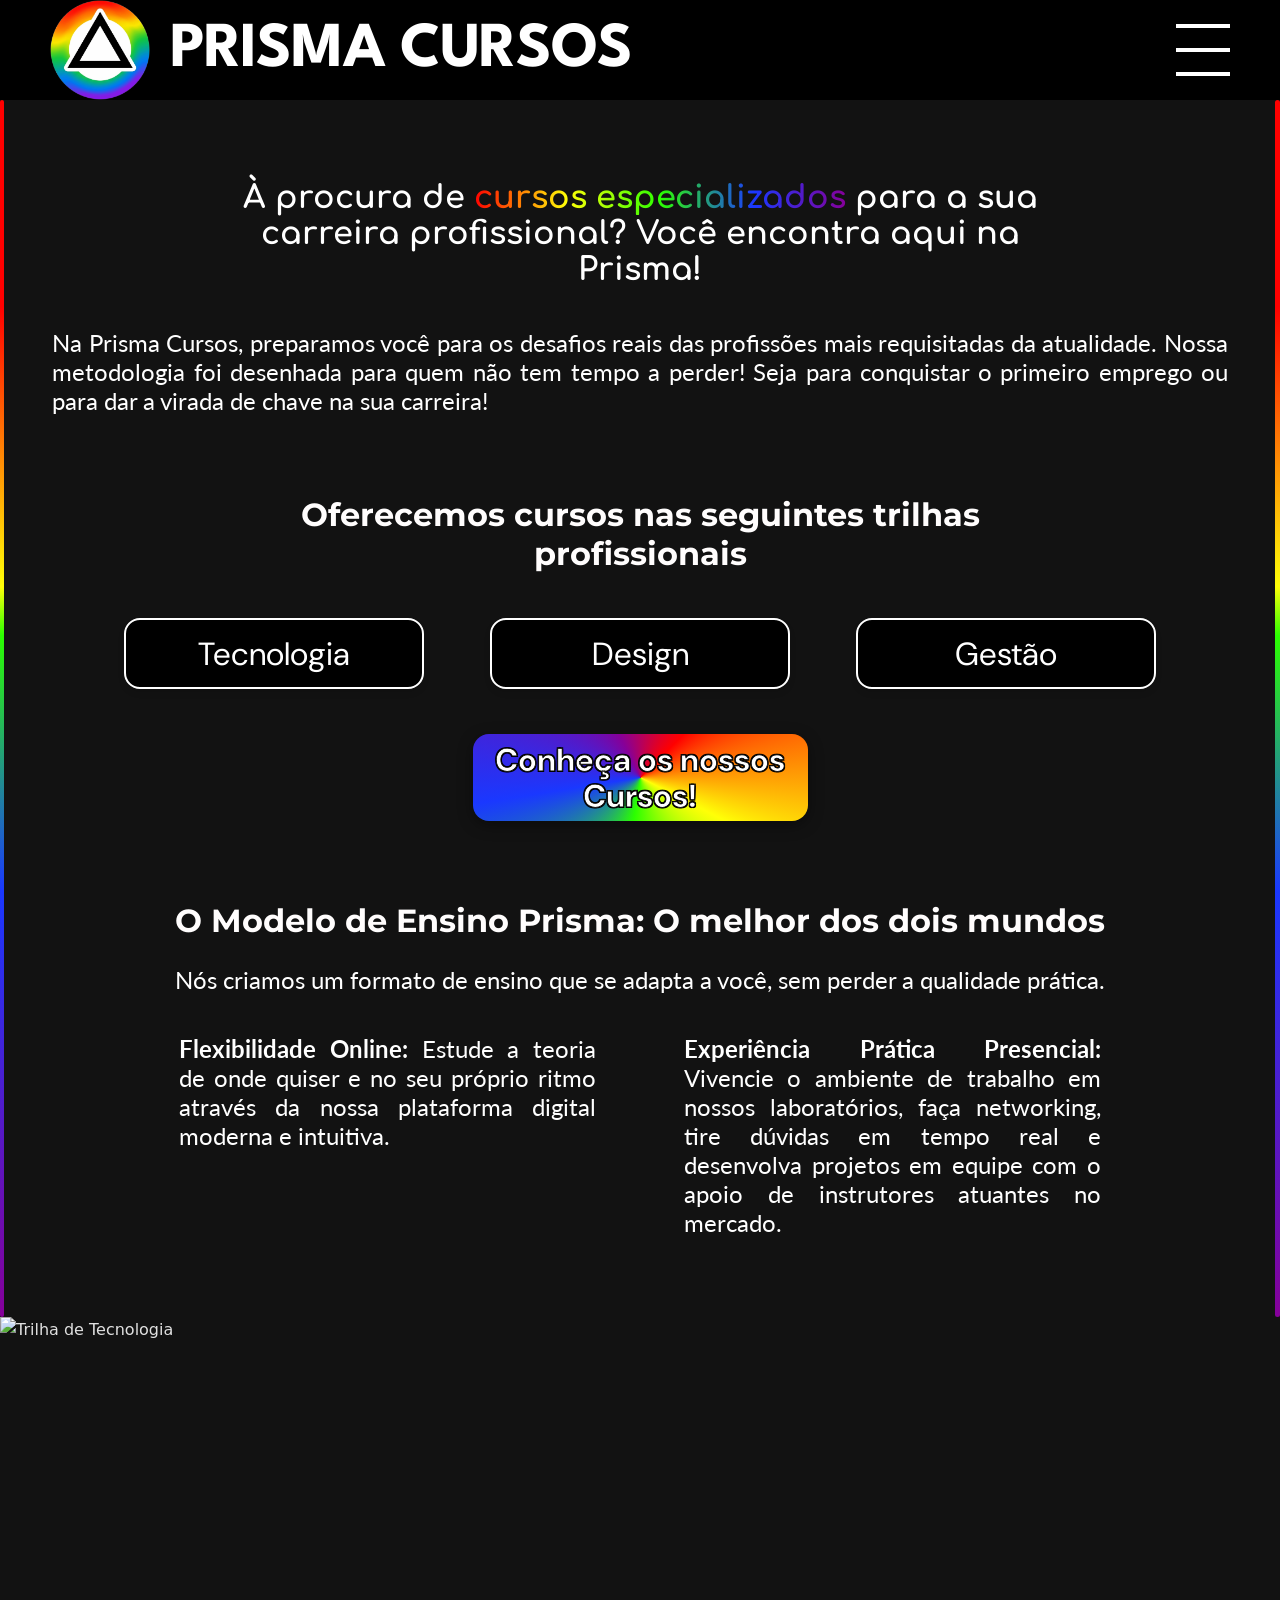
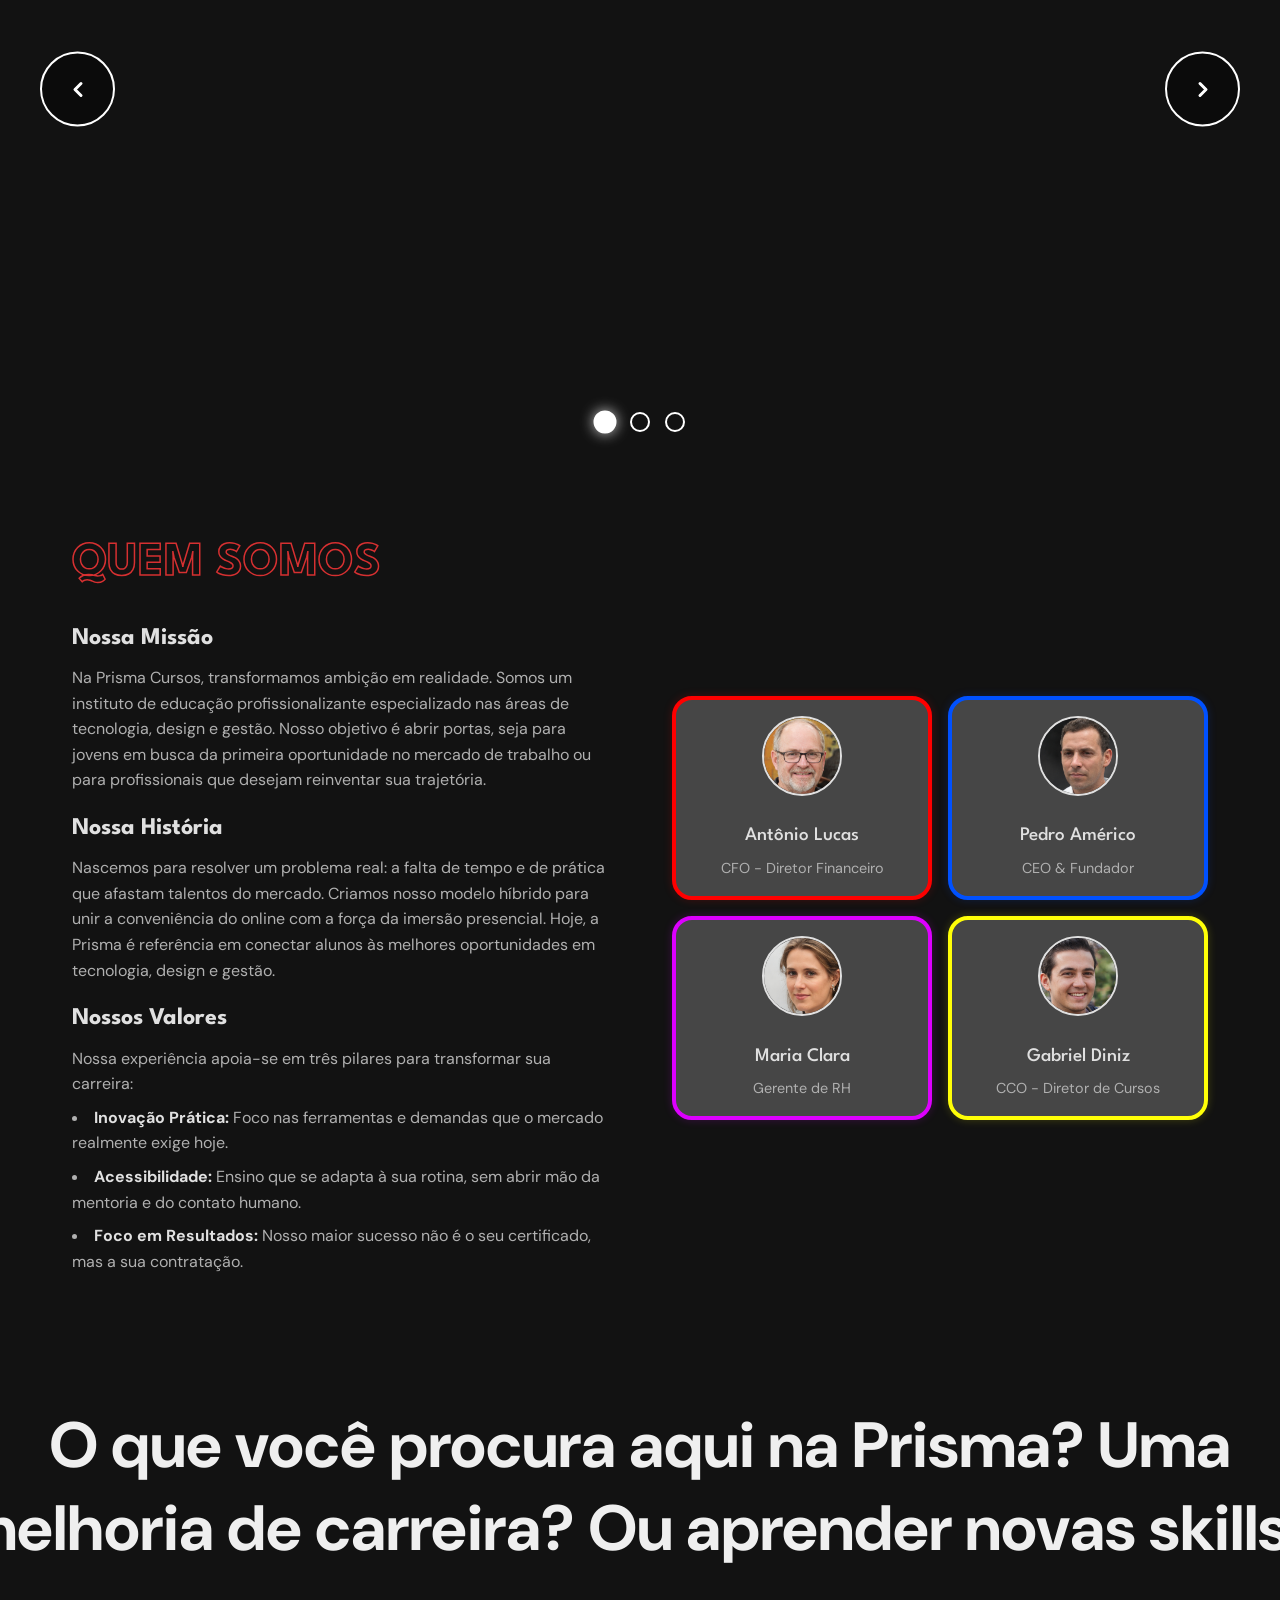
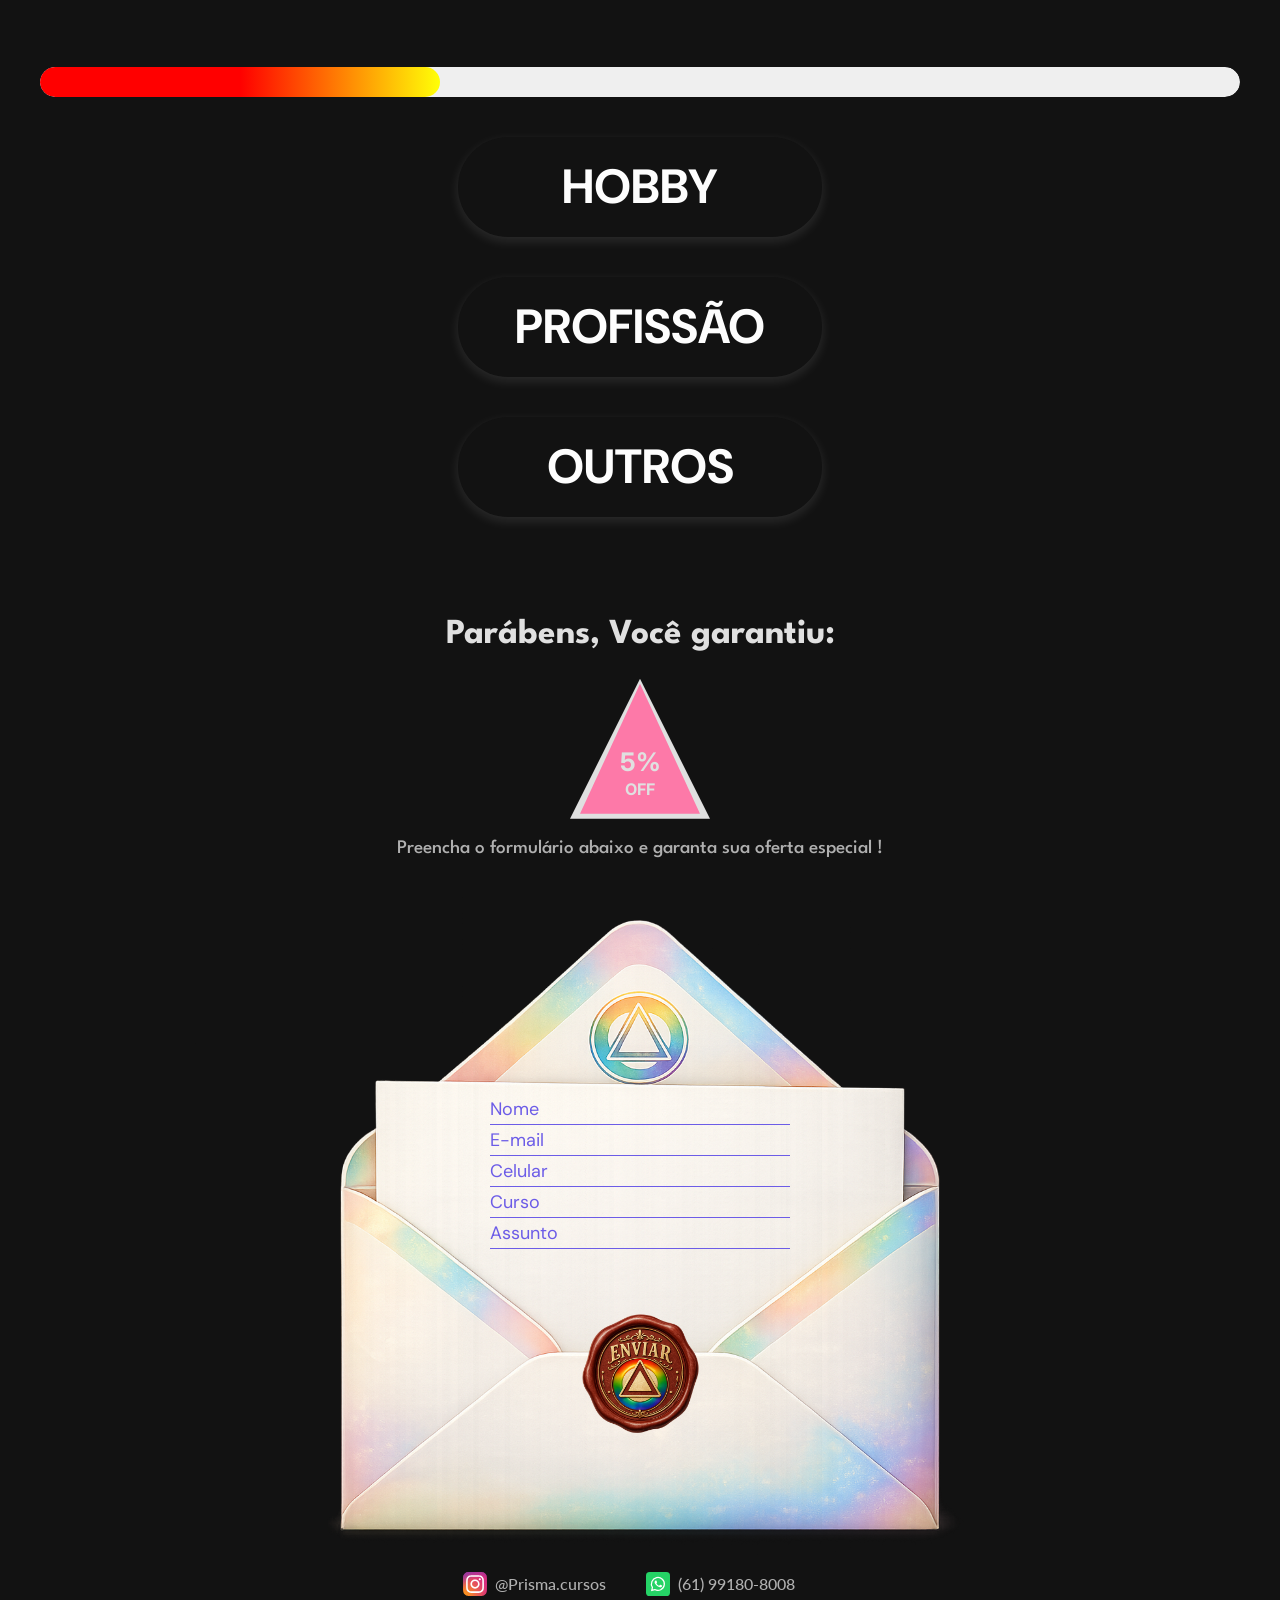
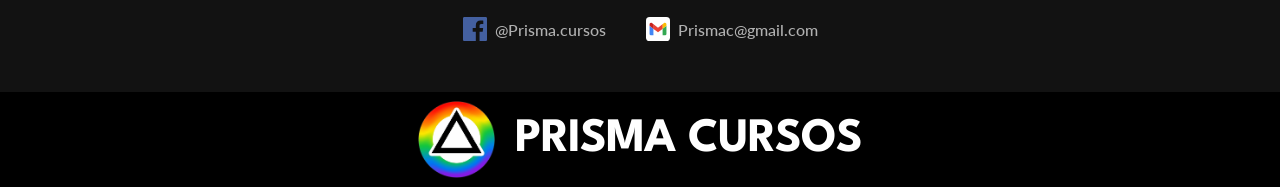
==== commit c2cd5fc3: "fix(header): resolve duplicate header and nav tags" ====
--- a/index.html
+++ b/index.html
@@ -18,9 +18,6 @@
 <body>
 
   <!-- ============ HEADER ============ -->
-  <header id="header">
-    <nav id="navbar">
-<  <!-- ============ HEADER ============ -->
   <header id="header">
     <nav id="navbar">
       <!-- Logo + Nome à esquerda -->
--- a/css/styles.css
+++ b/css/styles.css
@@ -1,4 +1,13 @@
-@charset "UTF-8";
+@import url('https://fonts.googleapis.com/css2?family=Comfortaa:wght@400;700&family=DM+Sans:wght@400;500;700;800&family=Inter:wght@400;500;700&family=Lato:wght@400;700&family=League+Spartan:wght@400;500;700&family=Montserrat:wght@400;700;800&display=swap');
+
+/* ========================================
+   PrismaCursos — Estilos principais
+   ========================================
+   Se preferir editar em SCSS, use a pasta /scss
+   e compile com o script compilar-scss.sh
+   ======================================== */
+
+/* ---------- Reset & base ---------- */
 *,
 *::before,
 *::after {
@@ -8,6 +17,7 @@
 }
 
 :root {
+  /* Paleta de cores — altere aqui para mudar o tema inteiro */
   --cor-primaria: #6c5ce7;
   --cor-secundaria: #a29bfe;
   --cor-fundo: #121212;
@@ -15,9 +25,13 @@
   --cor-texto: #e0e0e0;
   --cor-texto-claro: #b0b0b0;
   --cor-destaque: #fd79a8;
-  --fonte-principal: Segoe UI, system-ui, -apple-system, sans-serif;
-  --fonte-titulo: League Spartan, sans-serif;
-  --fonte-corpo: DM Sans, sans-serif;
+
+  /* Tipografia */
+  --fonte-principal: 'Segoe UI', system-ui, -apple-system, sans-serif;
+  --fonte-titulo: 'League Spartan', sans-serif;
+  --fonte-corpo: 'DM Sans', sans-serif;
+
+  /* Espaçamentos */
   --espacamento-sm: 0.5rem;
   --espacamento-md: 1rem;
   --espacamento-lg: 2rem;
@@ -29,28 +43,29 @@
 }
 
 body {
-  font-family: "Segoe UI", system-ui, -apple-system, sans-serif;
-  background-color: #121212;
-  color: #e0e0e0;
+  font-family: var(--fonte-principal);
+  background-color: var(--cor-fundo);
+  color: var(--cor-texto);
   line-height: 1.6;
   min-height: 100vh;
 }
 
 a {
-  color: #a29bfe;
+  color: var(--cor-secundaria);
   text-decoration: none;
   transition: color 0.3s ease;
 }
-a:hover {
-  color: #fd79a8;
-}
-
+
+
+
+/* ---------- Header / Navbar ---------- */
 #header {
   background-color: #000000;
   padding: 0;
   position: sticky;
   top: 0;
   z-index: 100;
+  height: 100px;
 }
 
 #navbar {
@@ -58,96 +73,105 @@
   justify-content: space-between;
   align-items: center;
   width: 100%;
-  height: 90px;
-  padding: 0 24px;
-}
-
+  height: 100px;
+  padding: 0 50px;
+}
+
+/* --- Logo --- */
 .logo {
   display: flex;
   align-items: center;
-  gap: 16px;
+  gap: 20px;
   text-decoration: none;
   transition: opacity 0.3s ease;
-}
+  height: 100%;
+}
+
 .logo:hover {
   opacity: 0.85;
   color: inherit;
 }
 
 .logo-img {
-  width: 64px;
-  height: 64px;
+  width: 100px;
+  height: 100px;
   object-fit: contain;
-  border-radius: 50%;
 }
 
 .logo-text {
-  font-family: "League Spartan", sans-serif;
+  font-family: var(--fonte-titulo);
   font-weight: 700;
-  font-size: 3rem;
+  font-size: 64px;
+  line-height: 59px;
   color: #ffffff;
   letter-spacing: -0.02em;
   text-transform: uppercase;
-}
-
+  display: flex;
+  align-items: center;
+}
+
+/* --- Hamburger --- */
 .hamburger {
   display: flex;
   flex-direction: column;
-  justify-content: center;
-  align-items: center;
-  gap: 6px;
-  width: 48px;
-  height: 48px;
-  background: none;
+  justify-content: space-between;
+  align-items: flex-start;
+  width: 54px;
+  height: 52px;
+  background: transparent;
   border: none;
   cursor: pointer;
-  padding: 8px;
-  border-radius: 8px;
-  transition: background-color 0.2s ease;
+  padding: 0;
+  transition: opacity 0.2s ease;
   z-index: 200;
-}
-.hamburger:hover {
-  background-color: rgba(255, 255, 255, 0.08);
 }
 
 .hamburger-line {
   display: block;
-  width: 28px;
-  height: 2.5px;
+  width: 54px;
+  height: 4px;
   background-color: #ffffff;
-  border-radius: 2px;
-  transition: transform 0.35s cubic-bezier(0.77, 0, 0.175, 1), opacity 0.25s ease;
+  border-radius: 0;
+  transition: transform 0.35s cubic-bezier(0.77, 0, 0.175, 1),
+              opacity 0.25s ease;
   transform-origin: center center;
-}
-
+  flex-shrink: 0;
+}
+
+/* Hamburger animação → X */
 .hamburger.active .hamburger-line:nth-child(1) {
-  transform: translateY(8.5px) rotate(45deg);
-}
+  transform: translateY(24px) rotate(45deg);
+}
+
 .hamburger.active .hamburger-line:nth-child(2) {
   opacity: 0;
   transform: scaleX(0);
 }
+
 .hamburger.active .hamburger-line:nth-child(3) {
-  transform: translateY(-8.5px) rotate(-45deg);
-}
-
+  transform: translateY(-24px) rotate(-45deg);
+}
+
+/* --- Menu Overlay --- */
 .menu-overlay {
   position: absolute;
-  top: 90px;
-  right: 0;
-  width: 280px;
+  top: 100px;
+  right: 50px;
+  width: 330px;
   background-color: #000000;
   border: none;
   border-radius: 0;
-  padding: 14px 0;
-  box-shadow: none;
+  padding: 0;
   opacity: 0;
   visibility: hidden;
   transform: translateY(-10px) scale(0.97);
-  transition: opacity 0.3s ease, visibility 0.3s ease, transform 0.3s cubic-bezier(0.25, 0.46, 0.45, 0.94);
+  transition: opacity 0.3s ease,
+              visibility 0.3s ease,
+              transform 0.3s cubic-bezier(0.25, 0.46, 0.45, 0.94);
   pointer-events: none;
   z-index: 150;
 }
+
 .menu-overlay.open {
   opacity: 1;
   visibility: visible;
@@ -155,94 +179,1375 @@
   pointer-events: auto;
 }
 
+/* --- Menu List --- */
 .menu-list {
   list-style: none;
   padding: 0;
   margin: 0;
+  display: flex;
+  flex-direction: column;
 }
 
 .menu-item {
   opacity: 0;
   transform: translateX(-12px);
   transition: opacity 0.3s ease, transform 0.3s ease;
-}
-.menu-item:not(:last-child) .menu-link {
-  border-bottom: 1px solid rgba(255, 255, 255, 0.04);
+  height: 52px;
+  background-color: #000000;
 }
 
 .menu-overlay.open .menu-item {
   opacity: 1;
   transform: translateX(0);
 }
-.menu-overlay.open .menu-item:nth-child(1) {
-  transition-delay: 0.05s;
-}
-.menu-overlay.open .menu-item:nth-child(2) {
-  transition-delay: 0.1s;
-}
-.menu-overlay.open .menu-item:nth-child(3) {
-  transition-delay: 0.15s;
-}
-.menu-overlay.open .menu-item:nth-child(4) {
-  transition-delay: 0.2s;
-}
-.menu-overlay.open .menu-item:nth-child(5) {
-  transition-delay: 0.25s;
-}
-.menu-overlay.open .menu-item:nth-child(6) {
-  transition-delay: 0.3s;
-}
+
+/* Delays escalonados para cada item */
+.menu-overlay.open .menu-item:nth-child(1) { transition-delay: 0.05s; }
+.menu-overlay.open .menu-item:nth-child(2) { transition-delay: 0.10s; }
+.menu-overlay.open .menu-item:nth-child(3) { transition-delay: 0.15s; }
+.menu-overlay.open .menu-item:nth-child(4) { transition-delay: 0.20s; }
+.menu-overlay.open .menu-item:nth-child(5) { transition-delay: 0.25s; }
+.menu-overlay.open .menu-item:nth-child(6) { transition-delay: 0.30s; }
 
 .menu-link {
   display: flex;
   align-items: center;
-  gap: 18px;
-  padding: 16px 24px;
-  color: #888888;
+  width: 100%;
+  height: 100%;
+  padding: 5px 20px;
+  color: #ffffff;
   text-decoration: none;
   transition: color 0.2s ease;
-  border-radius: 0;
-}
-.menu-link:hover {
+  background-color: #000000;
+  gap: 32px;
+}
+
+.menu-icon {
+  width: 42px;
+  height: 42px;
+  display: flex;
+  align-items: center;
+  justify-content: center;
+  font-size: 32px;
   color: #ffffff;
-}
-.menu-link:hover .menu-icon {
-  color: #ffffff;
-}
-
-.menu-icon {
-  font-size: 2.2rem;
-  color: #888888;
   transition: color 0.2s ease;
   flex-shrink: 0;
-  line-height: 1;
+  line-height: 42px;
 }
 
 .menu-label {
-  font-family: "DM Sans", sans-serif;
-  font-weight: 500;
-  font-size: 1.35rem;
-  letter-spacing: 0.02em;
-  text-transform: uppercase;
+  font-family: var(--fonte-corpo);
+  font-weight: 400;
+  font-size: 32px;
+  line-height: 42px;
+  color: #ffffff;
+}
+
+/* ---------- Responsividade Header ---------- */
+@media (max-width: 768px) {
+  #header {
+    height: 60px;
+  }
+
+  #navbar {
+    height: 60px;
+    padding: 0 16px;
+  }
+
+  .logo-img {
+    width: 60px;
+    height: 60px;
+  }
+
+  .logo-text {
+    display: none; /* Mobile header doesn't show text in Figma */
+  }
+
+
+
+  .menu-overlay {
+    top: 60px;
+    right: 16px;
+    width: 330px;
+  }
 }
 
 @media (max-width: 768px) {
   #navbar {
     padding: 0 16px;
   }
+
   .menu-overlay {
     right: 16px;
     width: calc(100vw - 32px);
     max-width: 320px;
   }
+
   .logo-text {
     font-size: 1.35rem;
   }
+
   .logo-img {
     width: 42px;
     height: 42px;
   }
 }
+
+/* ===========================================
+   QUIZ SECTION
+   =========================================== */
+.quiz-section {
+  position: relative;
+  background-color: #121212;
+  min-height: 100vh;
+  display: flex;
+  flex-direction: column;
+  align-items: center;
+  justify-content: center;
+  overflow: hidden;
+  padding: 60px 20px 80px;
+}
+
+
+
+/* --- Quiz Step (cada tela de pergunta) --- */
+.quiz-step {
+  display: none !important;
+}
+
+.quiz-step.active {
+  display: contents !important;
+}
+
+/* Animations for children of active steps */
+.quiz-step.active .quiz-question {
+  animation: quizSlideInQuestion 0.5s cubic-bezier(0.25, 0.46, 0.45, 0.94) forwards;
+}
+
+.quiz-step.active .quiz-options {
+  animation: quizSlideInOptions 0.5s cubic-bezier(0.25, 0.46, 0.45, 0.94) forwards;
+}
+
+.quiz-step.active .quiz-result__image-wrapper {
+  animation: quizSlideInOptions 0.5s cubic-bezier(0.25, 0.46, 0.45, 0.94) forwards;
+}
+
+@keyframes quizSlideInQuestion {
+  from {
+    opacity: 0;
+    transform: translateY(20px);
+  }
+  to {
+    opacity: 1;
+    transform: translateY(0);
+  }
+}
+
+@keyframes quizSlideInOptions {
+  from {
+    opacity: 0;
+    transform: translateY(30px);
+  }
+  to {
+    opacity: 1;
+    transform: translateY(0);
+  }
+}
+
+/* --- Pergunta --- */
+.quiz-question {
+  font-family: var(--fonte-corpo);
+  font-size: 1.75rem;
+  font-weight: 700;
+  color: #EFEFEF;
+  text-align: center;
+  line-height: 1.35;
+  max-width: 342px;
+  order: 1;
+}
+
+/* --- Barra de progresso --- */
+.quiz-progress {
+  position: relative;
+  width: 100%;
+  max-width: 342px;
+  height: 30px;
+  border-radius: 90px;
+  overflow: hidden;
+  order: 2;
+  margin: 20px auto;
+  transition: opacity 0.4s ease, visibility 0.4s ease;
+}
+.quiz-progress__track {
+  position: absolute;
+  inset: 0;
+  background-color: #EFEFEF;
+  border-radius: 90px;
+}
+
+.quiz-progress__fill {
+  position: absolute;
+  top: 0;
+  left: 0;
+  height: 100%;
+  border-radius: 90px;
+  transition: width 0.6s cubic-bezier(0.25, 0.46, 0.45, 0.94);
+}
+
+/* Gradientes das barras em cada step */
+#quiz-global-progress[data-step="1"] .quiz-progress__fill {
+  background: linear-gradient(90deg, #FF0000 50%, #FFFF07 100%);
+}
+
+#quiz-global-progress[data-step="2"] .quiz-progress__fill {
+  background: linear-gradient(90deg, #FF0000 25%, #FFFF07 59%, #2BFF00 71%, #1A38FF 100%);
+}
+
+#quiz-global-progress[data-step="3"] .quiz-progress__fill {
+  background: linear-gradient(
+    90deg,
+    #FF0000 17%,
+    #FFFF07 40%,
+    #2BFF00 44%,
+    #1A38FF 65%,
+    #850099 100%
+  );
+}
+
+/* --- Opções de resposta (grupo) --- */
+.quiz-options {
+  display: flex;
+  flex-direction: column;
+  gap: 28px;
+  width: 100%;
+  max-width: 364px;
+  align-items: center;
+  order: 3;
+}
+
+/* --- Botão de resposta --- */
+.quiz-btn {
+  display: flex;
+  align-items: center;
+  justify-content: center;
+  width: 100%;
+  max-width: 364px;
+  height: 80px;
+  background-color: #121212;
+  color: #FDFDFD;
+  font-family: var(--fonte-corpo);
+  font-size: clamp(1.5rem, 5vw, 2.25rem);
+  font-weight: 700;
+  text-align: center;
+  border: none;
+  border-radius: 180px;
+  box-shadow: 0px 4px 12px 0px rgba(239, 239, 239, 0.12);
+  cursor: pointer;
+  transition:
+    transform 0.25s cubic-bezier(0.25, 0.46, 0.45, 0.94),
+    box-shadow 0.3s ease,
+    background-color 0.3s ease,
+    color 0.3s ease;
+  user-select: none;
+  -webkit-tap-highlight-color: transparent;
+}
+
+.quiz-btn:hover {
+  transform: scale(1.04);
+  box-shadow:
+    0px 6px 24px 0px rgba(239, 239, 239, 0.2),
+    0 0 0 2px rgba(239, 239, 239, 0.08);
+}
+
+.quiz-btn:active {
+  transform: scale(0.97);
+  box-shadow: 0px 2px 6px 0px rgba(239, 239, 239, 0.1);
+}
+
+/* Estado "selecionado" breve — flash ao clicar */
+.quiz-btn.selected {
+  background-color: #FDFDFD;
+  color: #121212;
+  box-shadow: 0px 0px 32px 4px rgba(239, 239, 239, 0.3);
+}
+
+/* --- Resultado --- */
+.quiz-result {
+  gap: 32px;
+}
+
+.quiz-result__text {
+  max-width: 342px;
+}
+
+.quiz-result__image-wrapper {
+  width: 100%;
+  max-width: 342px;
+  border-radius: 40px;
+  overflow: hidden;
+  box-shadow: 0px 4px 12px 0px rgba(0, 0, 0, 0.12);
+  animation: quizImageFloat 3s ease-in-out infinite alternate;
+}
+
+@keyframes quizImageFloat {
+  from {
+    transform: translateY(0);
+  }
+  to {
+    transform: translateY(-6px);
+  }
+}
+
+.quiz-result__image {
+  display: block;
+  width: 100%;
+  height: auto;
+  object-fit: cover;
+}
+
+.quiz-result__arrow {
+  animation: quizArrowBounce 1.5s ease-in-out infinite;
+}
+
+@keyframes quizArrowBounce {
+  0%, 100% {
+    transform: translateY(0);
+  }
+  50% {
+    transform: translateY(10px);
+  }
+}
+
+/* --- Botão refazer --- */
+.quiz-btn--restart {
+  max-width: 280px;
+  height: 60px;
+  font-size: 1.15rem;
+  border: 2px solid rgba(239, 239, 239, 0.25);
+  background-color: transparent;
+  box-shadow: none;
+}
+
+.quiz-btn--restart:hover {
+  background-color: rgba(239, 239, 239, 0.06);
+  border-color: rgba(239, 239, 239, 0.5);
+  box-shadow: 0px 4px 16px 0px rgba(239, 239, 239, 0.1);
+}
+
+/* --- Responsividade Quiz --- */
+@media (max-width: 480px) {
+  .quiz-section {
+    padding: 40px 12px 60px;
+  }
+
+  .quiz-question {
+    font-size: 1.4rem;
+  }
+
+  .quiz-btn {
+    height: 70px;
+    font-size: 1.4rem;
+  }
+
+  .quiz-progress {
+    height: 22px;
+  }
+
+  .quiz-result__image-wrapper {
+    border-radius: 28px;
+  }
+}
+
+/* ===========================================
+   PC / DESKTOP SPECIFIC QUIZ STYLING
+   =========================================== */
+@media (min-width: 1024px) {
+  .quiz-section {
+    min-height: 813px;
+    height: 813px;
+    padding: 0;
+    display: flex;
+    justify-content: center;
+    align-items: center;
+  }
+
+  .quiz-step {
+    display: none !important;
+    position: relative;
+    width: 1440px;
+    max-width: 1440px;
+    height: 813px;
+    padding: 0;
+    gap: 0;
+  }
+
+  .quiz-step.active {
+    display: flex !important;
+  }
+
+  .quiz-question {
+    position: absolute;
+    top: 50px;
+    left: 30px;
+    width: 1380px;
+    max-width: 1380px;
+    font-size: 64px;
+    line-height: 83px;
+    margin: 0;
+  }
+
+  .quiz-progress {
+    position: absolute;
+    top: 313px;
+    left: 50%;
+    transform: translateX(-50%);
+    width: 1200px;
+    max-width: 1200px;
+    height: 30px;
+    margin: 0;
+  }
+
+  .quiz-options {
+    position: absolute;
+    top: 383px;
+    left: 538px;
+    width: 364px;
+    max-width: 364px;
+    gap: 40px;
+    margin: 0;
+  }
+
+  .quiz-btn {
+    width: 364px;
+    height: 100px;
+    max-width: 364px;
+    font-size: 48px;
+    line-height: 62px;
+  }
+
+  /* Result screen */
+  .quiz-result .quiz-result__text {
+    position: absolute;
+    top: 30px;
+    left: 30px;
+    width: 1380px;
+    max-width: 1380px;
+    font-size: 64px;
+    line-height: 83px;
+    margin: 0;
+  }
+
+  .quiz-result__image-wrapper {
+    position: absolute;
+    top: 293px;
+    left: 353px;
+    width: 735px;
+    max-width: 735px;
+    height: 490px;
+    border-radius: 90px;
+    margin: 0;
+  }
+
+  .quiz-result__image {
+    width: 100%;
+    height: 100%;
+    object-fit: cover;
+  }
+
+  .quiz-result__arrow {
+    display: none;
+  }
+}
+
+/* ---------- Apresentação ---------- */
+#apresentacao {
+  position: relative; /* to allow absolute positioned lateral bars */
+  background-color: #121212; /* matching figma design background */
+  width: 100%;
+  display: flex;
+  flex-direction: column;
+  align-items: center;
+  justify-content: center;
+  padding: 80px 24px;
+  overflow: hidden; /* prevents lateral bars from sticking out */
+}
+
+/* Barras laterais decorativas */
+.barra-lateral {
+  position: absolute;
+  top: 0;
+  height: 100%;
+  background: linear-gradient(180deg, #FF0000 17%, #FFFF07 40%, #2BFF00 44%, #1A38FF 65%, #850099 100%);
+  border-radius: 90px;
+  z-index: 10;
+}
+.barra-lateral.esquerda {
+  left: 0;
+  width: 4px;
+}
+.barra-lateral.direita {
+  right: 0;
+  width: 5px;
+}
+
+/* Texto colorido para títulos */
+.texto-colorido {
+  background: linear-gradient(to right, #FF0000, #FFFF07, #2BFF00, #1A38FF, #850099);
+  -webkit-background-clip: text;
+  background-clip: text;
+  -webkit-text-fill-color: transparent;
+  font-family: 'Comfortaa', cursive, sans-serif;
+}
+
+/* Wrapper principal de Apresentação */
+.apresentacao-wrapper {
+  width: 100%;
+  max-width: 1176px;
+  margin: 0 auto;
+  display: flex;
+  flex-direction: column;
+  gap: 80px;
+  align-items: center;
+  z-index: 2;
+}
+
+/* Parte 1: Introdução */
+.apresentacao-intro {
+  display: flex;
+  flex-direction: column;
+  gap: 40px;
+  width: 100%;
+  text-align: center;
+}
+
+.apresentacao-titulo {
+  font-family: 'Comfortaa', cursive, sans-serif;
+  font-size: 32px;
+  font-weight: 700;
+  line-height: 36px;
+  color: #FFFFFF;
+  max-width: 852px;
+  margin: 0 auto;
+}
+
+.apresentacao-descricao {
+  font-family: 'Lato', sans-serif;
+  font-size: 24px;
+  color: #FFFFFF;
+  line-height: 29px;
+  text-align: justify;
+  margin: 0;
+}
+
+/* Parte 1: Trilhas */
+.apresentacao-trilhas {
+  display: flex;
+  flex-direction: column;
+  align-items: center;
+  gap: 45px;
+  width: 100%;
+}
+
+.trilhas-titulo {
+  font-family: 'Montserrat', sans-serif;
+  font-size: 32px;
+  font-weight: 700;
+  line-height: 39px;
+  color: #FFFDFD;
+  max-width: 899px;
+  margin: 0 auto;
+  text-align: center;
+}
+
+.trilhas-botoes {
+  display: flex;
+  justify-content: center;
+  align-items: center;
+  gap: 66px;
+  flex-wrap: wrap;
+  width: 100%;
+}
+
+.trilha-botao {
+  width: 300px;
+  height: 71px;
+  background-color: #000000;
+  border: 2px solid #FFFFFF;
+  border-radius: 16px;
+  display: flex;
+  flex-direction: column;
+  overflow: hidden;
+  transition: all 0.5s cubic-bezier(0.25, 0.8, 0.25, 1);
+  box-shadow: 0 4px 6px rgba(0, 0, 0, 0.1);
+  cursor: pointer;
+}
+
+/* Tecnologia Hover - RED (R) */
+.trilha-botao.tecnologia:hover, .trilha-botao.tecnologia:active {
+  height: 420px;
+  transform: translateY(-4px);
+  background: linear-gradient(180deg, #000000, #000000, #801010);
+  box-shadow: 0 10px 30px rgba(255, 63, 63, 0.4);
+  border-color: #ff3f3f;
+}
+
+/* Design Hover - GREEN (G) */
+.trilha-botao.design:hover, .trilha-botao.design:active {
+  height: 420px;
+  transform: translateY(-4px);
+  background: linear-gradient(180deg, #000000, #000000, #106010);
+  box-shadow: 0 10px 30px rgba(63, 255, 63, 0.4);
+  border-color: #3fff3f;
+}
+
+/* Gestão Hover - BLUE (B) */
+.trilha-botao.gestao:hover, .trilha-botao.gestao:active {
+  height: 420px;
+  transform: translateY(-4px);
+  background: linear-gradient(180deg, #000000, #000000, #101080);
+  box-shadow: 0 10px 30px rgba(63, 63, 255, 0.4);
+  border-color: #3f3fff;
+}
+
+.trilha-botao-cabecalho {
+  height: 67px;
+  display: flex;
+  align-items: center;
+  justify-content: center;
+  flex-shrink: 0;
+  width: 100%;
+}
+
+.trilha-botao span {
+  font-family: 'DM Sans', sans-serif;
+  font-size: 32px;
+  color: #FFFFFF;
+  text-align: center;
+  line-height: 42px;
+  user-select: none;
+}
+
+.trilha-botao-conteudo {
+  padding: 10px 20px 20px 20px;
+  display: flex;
+  flex-direction: column;
+  gap: 15px;
+  align-items: center;
+  opacity: 0;
+  visibility: hidden;
+  transition: opacity 0.3s ease, visibility 0.3s ease;
+}
+
+.trilha-botao:hover .trilha-botao-conteudo {
+  opacity: 1;
+  visibility: visible;
+  transition-delay: 0.15s;
+}
+
+.trilha-botao-conteudo p {
+  font-family: 'Lato', sans-serif;
+  font-size: 14px;
+  color: #b0b0b0;
+  line-height: 1.4;
+  text-align: justify;
+  margin: 0;
+}
+
+.trilha-botao-link {
+  font-family: 'DM Sans', sans-serif;
+  font-weight: 700;
+  font-size: 14px;
+  color: #ffffff;
+  padding: 8px 16px;
+  border-radius: 8px;
+  transition: all 0.3s ease;
+  text-decoration: none;
+  border: none;
+  box-shadow: 0 4px 10px rgba(0, 0, 0, 0.2);
+}
+
+/* Botão do card Tecnologia (Red) */
+.tecnologia .trilha-botao-link {
+  background-color: #d63031;
+}
+.tecnologia .trilha-botao-link:hover {
+  background-color: #ff4757;
+  transform: scale(1.05);
+}
+
+/* Botão do card Design (Green) */
+.design .trilha-botao-link {
+  background-color: #00b894;
+}
+.design .trilha-botao-link:hover {
+  background-color: #2ed573;
+  transform: scale(1.05);
+}
+
+/* Botão do card Gestão (Blue) */
+.gestao .trilha-botao-link {
+  background-color: #0984e3;
+}
+.gestao .trilha-botao-link:hover {
+  background-color: #1e90ff;
+  transform: scale(1.05);
+}
+
+.cta-cursos-btn {
+  width: 335px;
+  height: 87px;
+  background: conic-gradient(from 45deg, #FF0000, #FFFF07, #2BFF00, #1A38FF, #850099, #FF0000);
+  color: #FFFFFF;
+  border: none;
+  border-radius: 16px;
+  display: flex;
+  align-items: center;
+  justify-content: center;
+  font-family: 'DM Sans', sans-serif;
+  font-size: 32px;
+  font-weight: 800;
+  line-height: 36px;
+  text-align: center;
+  cursor: pointer;
+  box-shadow: 0 4px 15px rgba(0, 0, 0, 0.4);
+  transition: all 0.3s cubic-bezier(0.25, 0.8, 0.25, 1);
+  -webkit-text-stroke: 0.8px #000000;
+  text-shadow: 
+    -1px -1px 0 #000,  
+     1px -1px 0 #000,
+    -1px  1px 0 #000,
+     1px  1px 0 #000;
+}
+
+.cta-cursos-btn:hover {
+  transform: translateY(-4px) scale(1.02);
+  box-shadow: 0 10px 25px rgba(255, 255, 255, 0.15);
+}
+
+/* Parte 2: Modelo de Ensino */
+.modelo-ensino {
+  display: flex;
+  flex-direction: column;
+  align-items: center;
+  gap: 25px;
+  width: 100%;
+}
+
+.modelo-titulo {
+  font-family: 'Montserrat', sans-serif;
+  font-size: 32px;
+  font-weight: 700;
+  line-height: 39px;
+  color: #FFFDFD;
+  max-width: 955px;
+  margin: 0 auto;
+  text-align: center;
+}
+
+.modelo-subtitulo {
+  font-family: 'Lato', sans-serif;
+  font-size: 24px;
+  font-weight: 400;
+  line-height: 29px;
+  color: #FFFFFF;
+  text-align: justify;
+  max-width: 1043px;
+  margin: 0 auto 15px auto;
+}
+
+.modelo-conteudo {
+  display: flex;
+  flex-direction: row;
+  justify-content: space-between;
+  gap: 88px;
+  width: 100%;
+  max-width: 922px;
+  margin: 0 auto;
+}
+
+.modelo-bloco {
+  flex: 1;
+  font-family: 'Lato', sans-serif;
+  font-size: 24px;
+  color: #FFFFFF;
+  line-height: 29px;
+  text-align: justify;
+}
+
+.destaque-modelo {
+  font-weight: 700;
+  color: #FFFFFF;
+}
+
+/* Responsividade da Apresentação */
+@media (max-width: 1024px) {
+  .apresentacao-wrapper {
+    gap: 60px;
+  }
+  
+  .trilhas-botoes {
+    gap: 30px;
+  }
+  
+  .modelo-conteudo {
+    gap: 40px;
+  }
+}
+
+@media (max-width: 768px) {
+  #apresentacao {
+    padding: 60px 16px;
+  }
+
+  .apresentacao-wrapper {
+    gap: 45px;
+  }
+
+  .apresentacao-intro {
+    gap: 25px;
+  }
+
+  .apresentacao-titulo {
+    font-size: 24px;
+  }
+
+  .apresentacao-descricao {
+    font-size: 18px;
+    text-align: left;
+  }
+
+  .apresentacao-trilhas {
+    gap: 30px;
+  }
+
+  .trilhas-titulo {
+    font-size: 24px;
+  }
+
+  .trilhas-botoes {
+    flex-direction: column;
+    gap: 20px;
+  }
+
+  .trilha-botao {
+    width: 100%;
+    max-width: 320px;
+    height: 60px;
+  }
+
+  .trilha-botao:hover, .trilha-botao:active {
+    height: 480px;
+  }
+
+  .trilha-botao-cabecalho {
+    height: 56px;
+  }
+
+  .trilha-botao span {
+    font-size: 24px;
+  }
+
+  .cta-cursos-btn {
+    width: 100%;
+    max-width: 320px;
+    height: 75px;
+    font-size: 24px;
+    line-height: 28px;
+  }
+
+  .modelo-ensino {
+    gap: 20px;
+  }
+
+  .modelo-titulo {
+    font-size: 24px;
+  }
+
+  .modelo-subtitulo {
+    font-size: 18px;
+    text-align: left;
+    margin-bottom: 5px;
+  }
+
+  .modelo-conteudo {
+    flex-direction: column;
+    gap: 25px;
+  }
+
+  .modelo-bloco {
+    font-size: 18px;
+    text-align: left;
+  }
+}
+
+#contato {
+  background-color: var(--cor-fundo);
+  padding: 40px 20px;
+}
+
+/* --- CABEÇALHO DA OFERTA --- */
+.cabecalho-oferta {
+  display: flex;
+  flex-direction: column; /* Empilha os elementos*/
+  align-items: center;    /* Alinha o centro do triângulo com o centro dos textos */
+  text-align: center;     /* Garante que o texto fique centralizado se quebrar para uma segunda linha */
+  gap: 15px; 
+  margin-bottom: 30px;
+}
+.cabecalho-oferta h1 {
+  font-family: 'League Spartan', sans-serif;
+  font-weight: 700;
+  font-size: 2.2rem;
+  color: var(--cor-texto);
+}
+.cabecalho-oferta h3 {
+  font-family: 'League Spartan', sans-serif;
+  font-weight: 500;
+  font-size: 1.2rem;
+  color: var(--cor-texto-claro);
+}
+
+.cabecalho-confirmation {
+  display: flex;
+  flex-direction: column; 
+  text-align: center;     
+  gap: 15px; 
+  margin-bottom: 30px; 
+}
+.cabecalho-confirmation h1 {
+  font-family: 'League Spartan', sans-serif;
+  font-weight: 700;
+  font-size: 2.2rem;
+  color: var(--cor-texto);
+}
+.cabecalho-confirmation h3 {
+  font-family: 'League Spartan', sans-serif;
+  font-weight: 500;
+  font-size: 1.2rem;
+  color: var(--cor-texto-claro);
+}
+
+/* ---------- DESCONTOS  ---------- */
+.triangulo-borda {
+  width: 25%;  /*vai ocupar % do espaço do pai */
+  /* Limites de segurança*/
+  min-width: 60px; 
+  max-width: 140px; 
+  aspect-ratio: 1 / 1; /*Trava a proporção em um quadrado perfeito (1 por 1) */
+  background-color: var(--cor-texto) ; 
+  clip-path: polygon(50% 0%, 100% 100%, 0% 100%); /* pontos de corte do quadradi x1,y1(topo),x2,y2(ponta dir),x3,y3(ponta esq) */
+  
+  display: flex;
+  justify-content: center; /**/
+  align-items: center;
+}
+
+.triangulo-conteudo {
+  /* Se você quiser uma borda de 4px, subtraia 8px (4 de cada lado) */
+  width: calc(100% - 20px);  /*largura total que esse elemento deveria ter (100% do pai) e subtraia exatamente x pixels*/
+  height: calc(100% - 10px); 
+  /* Como o pai já dita a proporção, o filho só acompanha */
+  clip-path: polygon(50% 0%, 100% 100%, 0% 100%);
+
+  display: flex;
+  flex-direction: column;
+  align-items: center;
+  justify-content: flex-end; 
+  padding-bottom: 8%; /* Usar % no padding ajuda na responsividade do texto */
+  color:var(--cor-texto); 
+  transition: background-color 2s ease; /* Transição de estilos */
+
+}
+/* --- AS SUAS 4 VARIANTES DE COR --- */
+.desconto-5 { background-color: #fd79a8; }  
+.desconto-10 { background-color: #6c5ce7; } 
+.desconto-15 { background-color: #00b894; } 
+.desconto-20 { background-color: #d63031; } 
+
+.porcentagem {
+  font-family: 'Inter', sans-serif;
+  font-size: 1.6rem; /* rem ~=16px */
+  font-weight: bold;
+  line-height: 1;
+}
+.texto-off {
+  font-family: 'Inter', sans-serif;
+  font-size: 1rem;
+  text-transform: uppercase;
+  margin-top: 2px;
+  font-weight: bold;
+}
+
+
+/* ---------- CARTA  ---------- */
+.carta-container {
+  /* O position relative aqui é o segredo para segurar o formulário dentro da div */
+  position: relative;
+  width: min(90%, 1000px); /* Retorna qual for menor */
+  margin: 0 auto; /* Centraliza horizontalmente */
+}
+.fundo-carta {
+  width: 100%;
+  max-width: 100%;
+  height: auto;
+  display: block;
+}
+
+.formulario-inputs {
+  position: absolute; 
+  top: 30%; 
+  left: 50%;
+  transform: translateX(-50%); 
+  display: flex;
+  flex-direction: column; 
+  width: 30%; 
+}
+
+.formulario-inputs input { /*ESTILO DOS INPUTS */
+  width: 100%;
+  background-color: transparent; 
+  border: none;
+  border-bottom: 1px solid var(--cor-primaria); /* Cria a linha estilo caderno */
+  color: var(--cor-secundaria);
+  font-size: clamp(6px, 18px, 20px);  /*clamp(MÍNIMO, VALOR_IDEAL, MÁXIMO) */
+  padding: 1% 0; 
+  font-family: 'DM Sans', sans-serif;
+}
+.formulario-inputs input:focus { /* Remove a borda feia de foco */
+  outline: none;
+}
+.formulario-inputs input::placeholder {
+  color: var(--cor-primaria);
+}
+
+/* ---------- BOTAO ESFERA ---------- */
+.botao-esfera {
+  display: flex;
+  justify-content: center;
+  align-items: center;
+  width: 14%; /* Largura e alturar iguais para formar uma esfera */
+  height: 14%;
+  border-radius: 50%; /* Transforma o quadrado em círculo */
+  position: absolute; 
+  top: 65%; 
+  left: 50%; 
+  transform: translateX(-50%);
+}
+.botao-esfera:hover {
+  transform: translateX(-50%) scale(1.1); /* preserva a centralização no hover */
+}
+.botao-esfera img {
+  width: 100%;
+  height: auto;
+}
+
+
+/* --- CONTATOS --- */
+.bloco-contatos-rodape {
+  display: grid;
+  grid-template-columns: auto auto; /* Cria as 2 colunas perfeitas*/
+  column-gap: 40px; 
+  row-gap: 20px;   
+  /*centralizar o bloco inteiro na tela */
+  width: fit-content; 
+  margin: 10px auto 10px auto; 
+}
+
+/*(Ícone + Texto)*/
+.item-contato {
+  display: flex;
+  align-items: center; 
+  gap: 0.5rem; 
+}
+.icone-pequeno {
+  width: 1.5rem; 
+  height: 1.5rem;
+  object-fit: contain; 
+}
+/* --- ESTILO DO TEXTO --- */
+.item-contato span {
+  font-family: 'Lato', sans-serif;
+  font-size: 1rem; 
+  color: var(--cor-texto-claro); 
+  font-weight: 500;
+}
+
+/* ============ FOOTER ============ */
+#footer {
+  background-color: #000000;
+  height: 95px;
+  display: flex;
+  justify-content: center;
+  align-items: center;
+  width: 100%;
+}
+
+.footer-logo {
+  display: flex;
+  align-items: center;
+  gap: 20px;
+  text-decoration: none;
+}
+
+.footer-logo-img {
+  width: 77px;
+  height: 77px;
+  object-fit: contain;
+}
+
+.footer-logo-text {
+  font-family: var(--fonte-titulo);
+  font-weight: 700;
+  font-size: 48px;
+  line-height: 44px;
+  color: #ffffff;
+  letter-spacing: -0.02em;
+  text-transform: uppercase;
+}
+
+@media (max-width: 480px) {
+  .footer-logo-text {
+    font-size: 32px;
+    line-height: 30px;
+  }
+  .footer-logo-img {
+    width: 60px;
+    height: 60px;
+  }
+}
+
+/* ===============
+   RESPONSIVIDADE 
+   =============== */
+
+#main-content {
+ min-height: 100vh; 
+}
+
+/* --- TABLET */
+@media (min-width: 361px) and (max-width: 768px) {
+  .formulario-inputs input { 
+    width: 100%;
+    font-size: 1rem;  
+    padding: 1% 0; 
+  }
+  .porcentagem {
+    font-size: 2rem; /* rem ~=16px */
+  }
+  .texto-off {
+    font-size: 1rem;
+  }
+  .formulario-inputs input { 
+    width: 100%;
+    font-size: 1rem;  
+    padding: 1% 0; 
+  }
+}
+
+/* --- MOBILE  --- */
+@media (max-width: 360px) {
+  .porcentagem {
+    font-size: 0.80rem; 
+  }
+  .texto-off {
+    font-size: 0.7rem;
+  }
+  .formulario-inputs {
+    width: 30%; 
+  }
+  .formulario-inputs input { 
+    width: 100%;
+    font-size: 0.5rem;  
+    padding: 1% 0; 
+  }
+  .carta-container {
+    width: min(100%, 1000px); 
+  }
+  .bloco-contatos-rodape {
+    grid-template-columns: 1fr; /* 1 única coluna ocupando todo o espaço */
+    row-gap: 15px; /* Ajusta o espaço entre as linhas */
+  }
+}
+
+/* --- TABLET E MOBILE (HEADER) --- */
+@media (max-width: 768px) {
+  #navbar {
+    flex-direction: column;
+    text-align: center;
+  }
+  .nav-links {
+    gap: 15px;
+  }
+  .cabecalho-oferta h1 {
+    font-size: 1.7rem;
+  }
+}
+
+/* ---------- Carrossel de Cursos ---------- */
+#carrossel-cursos {
+  background-color: #121212;
+  padding: 0;
+  width: 100%;
+  display: flex;
+  justify-content: center;
+  align-items: center;
+}
+
+.carrossel-container {
+  width: 100%;
+  max-width: 100%;
+  position: relative;
+  overflow: hidden;
+  border-radius: 0;
+  box-shadow: none;
+  aspect-ratio: 1650 / 960;
+  border: none;
+}
+
+.carrossel-wrapper {
+  width: 100%;
+  height: 100%;
+  position: relative;
+}
+
+.carrossel-slide {
+  position: absolute;
+  top: 0;
+  left: 0;
+  width: 100%;
+  height: 100%;
+  opacity: 0;
+  visibility: hidden;
+  transition: opacity 0.8s cubic-bezier(0.4, 0, 0.2, 1),
+              visibility 0.8s cubic-bezier(0.4, 0, 0.2, 1);
+  z-index: 1;
+}
+
+.carrossel-slide.active {
+  opacity: 1;
+  visibility: visible;
+  z-index: 2;
+}
+
+.carrossel-slide img {
+  width: 100%;
+  height: 100%;
+  object-fit: cover;
+  display: block;
+}
+
+/* Setas de Controle */
+.carrossel-btn {
+  width: 75px;
+  height: 75px;
+  border-radius: 50%;
+  border: 2px solid #ffffff;
+  background-color: rgba(0, 0, 0, 0.4);
+  display: flex;
+  align-items: center;
+  justify-content: center;
+  position: absolute;
+  top: 50%;
+  transform: translateY(-50%);
+  cursor: pointer;
+  transition: all 0.3s cubic-bezier(0.4, 0, 0.2, 1);
+  z-index: 10;
+  outline: none;
+}
+
+.carrossel-btn svg {
+  stroke: #ffffff;
+  transition: stroke 0.3s ease;
+}
+
+.carrossel-btn:hover {
+  background-color: #ffffff;
+  box-shadow: 0 0 20px rgba(255, 255, 255, 0.3);
+}
+
+.carrossel-btn:hover svg {
+  stroke: #000000;
+}
+
+.carrossel-btn.prev {
+  left: 40px;
+}
+
+.carrossel-btn.next {
+  right: 40px;
+}
+
+/* Dots Indicadores */
+.carrossel-dots {
+  position: absolute;
+  bottom: 30px;
+  left: 50%;
+  transform: translateX(-50%);
+  display: flex;
+  gap: 15px;
+  z-index: 10;
+}
+
+.carrossel-dot {
+  width: 20px;
+  height: 20px;
+  border-radius: 50%;
+  border: 2px solid #ffffff;
+  background-color: transparent;
+  cursor: pointer;
+  transition: all 0.3s cubic-bezier(0.4, 0, 0.2, 1);
+  padding: 0;
+  outline: none;
+}
+
+.carrossel-dot.active {
+  background-color: #ffffff;
+  box-shadow: 0 0 12px rgba(255, 255, 255, 0.8);
+  transform: scale(1.15);
+}
+
+/* Responsividade do Carrossel */
+@media (max-width: 1024px) {
+  .carrossel-btn {
+    width: 60px;
+    height: 60px;
+  }
+  
+  .carrossel-btn.prev {
+    left: 20px;
+  }
+
+  .carrossel-btn.next {
+    right: 20px;
+  }
+}
+
+@media (max-width: 768px) {
+  .carrossel-btn {
+    width: 45px;
+    height: 45px;
+  }
+  
+  .carrossel-btn.prev {
+    left: 10px;
+  }
+
+  .carrossel-btn.next {
+    right: 10px;
+  }
+
+  .carrossel-dots {
+    bottom: 15px;
+    gap: 10px;
+  }
+
+  .carrossel-dot {
+    width: 12px;
+    height: 12px;
+  }
+}
+
+/* ---------- Seção: Quem Somos ---------- */
 .quem-somos-container {
   display: flex;
   gap: var(--espacamento-xl);
@@ -254,12 +1559,12 @@
 
 /* Coluna da Esquerda (Textos) */
 .conteudo-texto {
-  flex: 1;
+  flex: 1; 
 }
 
 /* Coluna da Direita (A grade da equipe) */
 .grade-equipe {
-  flex: 1;
+  flex: 1; 
 }
 
 /* ---------- Tipografia e Textos ---------- */
@@ -275,28 +1580,31 @@
 .bloco-texto {
   margin-bottom: var(--espacamento-md);
 }
+
 .bloco-texto h2 {
   font-family: "League Spartan", sans-serif;
   font-size: 1.5rem;
   margin-bottom: var(--espacamento-sm);
   color: var(--cor-texto);
 }
+
 .bloco-texto p {
   font-family: "DM Sans", sans-serif;
   color: var(--cor-texto-claro);
 }
-.bloco-texto {
-  /* Ajustes na lista de Valores */
-}
+
+/* Ajustes na lista de Valores */
 .bloco-texto ul {
   list-style-position: inside;
   margin-top: var(--espacamento-sm);
 }
+
 .bloco-texto li {
   font-family: "DM Sans", sans-serif;
   margin-bottom: 0.5rem;
   color: var(--cor-texto-claro);
 }
+
 .bloco-texto strong {
   color: var(--cor-texto);
 }
@@ -310,28 +1618,16 @@
 
 /* Estilo Individual dos Cartões */
 .cartao-membro {
-  background-color: #464646;
+  background-color: #464646; /* Conforme o Figma */
   padding: var(--espacamento-md);
-  border-radius: 20px;
+  border-radius: 20px; /* Conforme o Figma */
   text-align: center;
   transition: transform 0.3s ease, box-shadow 0.3s ease; /* Prepara a animação do hover */
-  /* Efeito interativo ao passar o mouse */
-}
+}
+
+/* Efeito interativo ao passar o mouse */
 .cartao-membro:hover {
   transform: translateY(-5px); /* Faz o cartão "flutuar" levemente para cima */
-}
-.cartao-membro h3 {
-  font-family: "League Spartan", sans-serif;
-  font-size: 1.2rem;
-  color: var(--cor-texto);
-  font-weight: 500;
-  margin-top: 10px;
-}
-.cartao-membro p {
-  font-family: "DM Sans", sans-serif;
-  font-size: 0.9rem;
-  color: var(--cor-texto-claro);
-  margin-top: 5px;
 }
 
 /* Estilização da Foto de Perfil */
@@ -344,55 +1640,65 @@
   margin-bottom: var(--espacamento-sm);
 }
 
+/* Textos dentro do cartão */
+.cartao-membro h3 {
+  font-family: "League Spartan", sans-serif;
+  font-size: 1.2rem;
+  color: var(--cor-texto);
+  font-weight: 500;
+  margin-top: 10px;
+}
+
+.cartao-membro p {
+  font-family: "DM Sans", sans-serif;
+  font-size: 0.9rem;
+  color: var(--cor-texto-claro);
+  margin-top: 5px;
+}
+
 /* Cores das bordas com Efeito de Luz de Fundo (Glow) */
 .borda-vermelha {
   border: 4px solid #FF0000;
   box-shadow: 0 0 10px rgba(255, 0, 0, 0.2);
 }
-.borda-vermelha:hover {
-  box-shadow: 0 0 25px rgba(255, 0, 0, 0.8);
-}
-
 .borda-azul {
   border: 4px solid #0051FF;
   box-shadow: 0 0 10px rgba(0, 81, 255, 0.2);
 }
-.borda-azul:hover {
-  box-shadow: 0 0 25px rgba(0, 81, 255, 0.8);
-}
-
 .borda-roxa {
   border: 4px solid #DD00FF;
   box-shadow: 0 0 10px rgba(221, 0, 255, 0.2);
 }
-.borda-roxa:hover {
-  box-shadow: 0 0 25px rgba(221, 0, 255, 0.8);
-}
-
 .borda-amarela {
   border: 4px solid #FFFF07;
   box-shadow: 0 0 10px rgba(255, 255, 7, 0.2);
 }
-.borda-amarela:hover {
-  box-shadow: 0 0 25px rgba(255, 255, 7, 0.8);
-}
+
+/* Intensifica o feixe de luz ao passar o mouse (Efeito Hover) */
+.borda-vermelha:hover { box-shadow: 0 0 25px rgba(255, 0, 0, 0.8); }
+.borda-azul:hover { box-shadow: 0 0 25px rgba(0, 81, 255, 0.8); }
+.borda-roxa:hover { box-shadow: 0 0 25px rgba(221, 0, 255, 0.8); }
+.borda-amarela:hover { box-shadow: 0 0 25px rgba(255, 255, 7, 0.8); }
 
 /* ---------- Responsividade Quem Somos Mobile ---------- */
 @media (max-width: 768px) {
   /* Quebra o layout de lado-a-lado para uma coluna empilhada verticalmente */
   .quem-somos-container {
-    flex-direction: column;
+    flex-direction: column; 
     gap: var(--espacamento-lg);
     padding: var(--espacamento-lg) var(--espacamento-md);
   }
+
   /* Muda a grade da equipe de 2x2 para 1 única coluna (um cartão embaixo do outro) */
   .grade-equipe {
-    grid-template-columns: 1fr;
-  }
+    grid-template-columns: 1fr; 
+  }
+
   /* Diminui um pouco a fonte do título vazado para caber perfeitamente na tela do celular */
   .titulo-vazado {
     font-size: 2.2rem;
   }
+
   /* --- TRANSFORMA OS CARTÕES EM RETÂNGULOS HORIZONTAIS NO MOBILE --- */
   .cartao-membro {
     display: grid;
@@ -403,25 +1709,26 @@
     text-align: left; /* Alinha os textos à esquerda ao invés do centro */
     padding: var(--espacamento-sm) var(--espacamento-md); /* Achata um pouco o cartão verticalmente */
   }
+
+  .foto-perfil {
+    grid-column: 1; /* Posiciona a foto na primeira coluna */
+    grid-row: 1 / 3; /* Faz a foto se esticar e ocupar as duas linhas de texto */
+    margin-bottom: 0; /* Remove a margem inferior que existia no desktop */
+    width: 65px; /* Reduz um pouquinho o tamanho da foto no celular */
+    height: 65px;
+  }
+
   .cartao-membro h3 {
     grid-column: 2; /* Coloca o nome na segunda coluna */
     grid-row: 1; /* Na primeira linha */
     align-self: end; /* Empurra o nome um pouquinho pra baixo */
     margin-top: 0;
   }
+
   .cartao-membro p {
     grid-column: 2; /* Coloca o cargo na segunda coluna */
     grid-row: 2; /* Na segunda linha */
     align-self: start; /* Empurra o cargo um pouquinho pra cima */
     margin-top: 0;
   }
-  .foto-perfil {
-    grid-column: 1; /* Posiciona a foto na primeira coluna */
-    grid-row: 1/3; /* Faz a foto se esticar e ocupar as duas linhas de texto */
-    margin-bottom: 0; /* Remove a margem inferior que existia no desktop */
-    width: 65px; /* Reduz um pouquinho o tamanho da foto no celular */
-    height: 65px;
-  }
-}
-
-/*# sourceMappingURL=styles.css.map */
+}
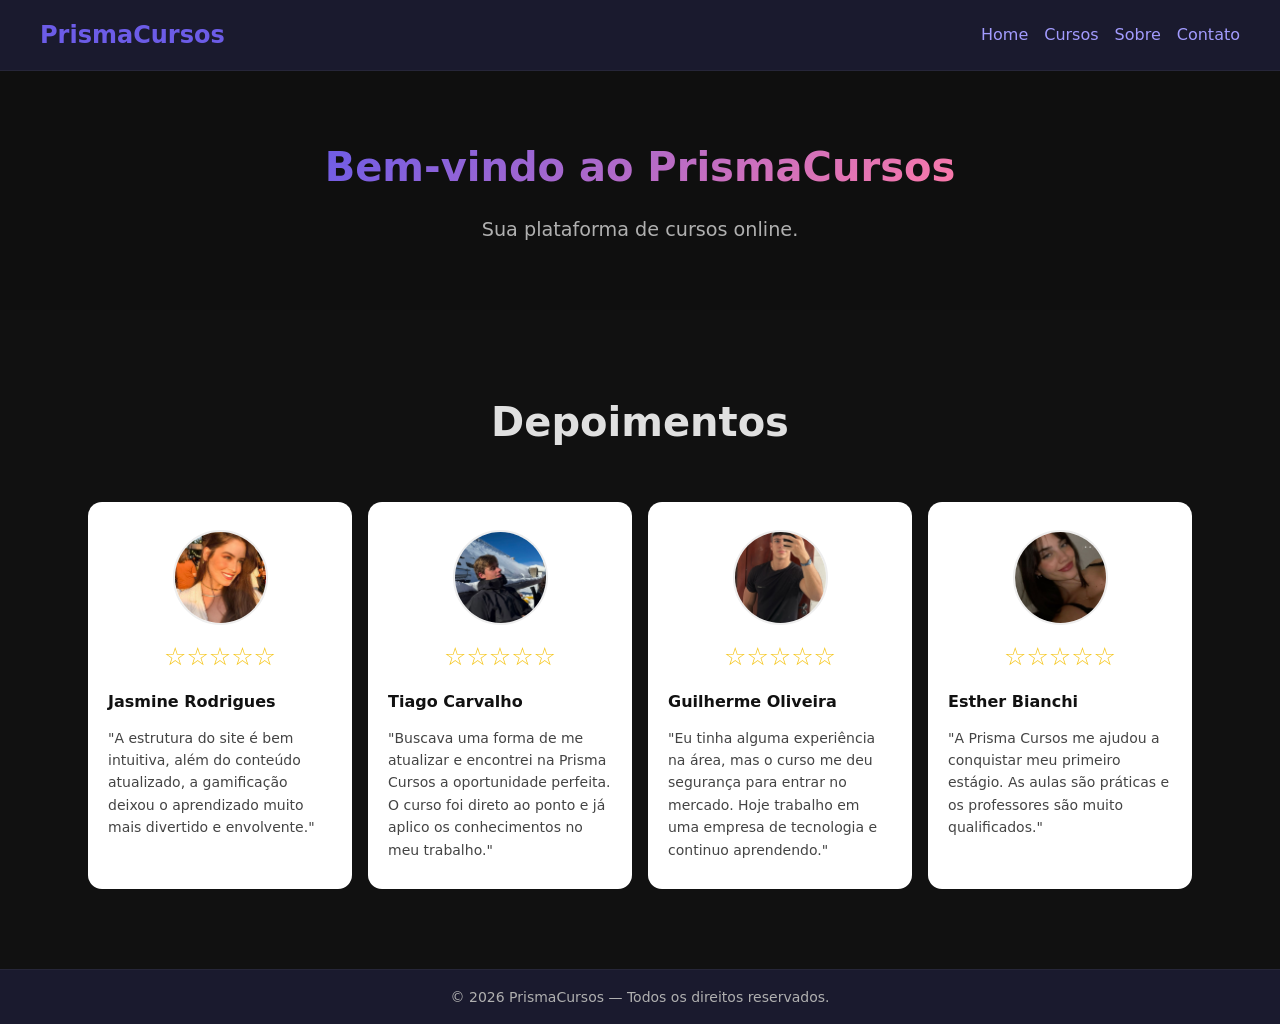
==== commit 5e8f4428: "feat: adiciona seção de depoimentos" ====
--- a/index.html
+++ b/index.html
@@ -5,14 +5,6 @@
   <meta name="viewport" content="width=device-width, initial-scale=1.0">
   <meta name="description" content="PrismaCursos - Plataforma de cursos online">
   <title>PrismaCursos</title>
-
-  <!-- Google Fonts: League Spartan + DM Sans -->
-  <link rel="preconnect" href="https://fonts.googleapis.com">
-  <link rel="preconnect" href="https://fonts.gstatic.com" crossorigin>
-  <link
-    href="https://fonts.googleapis.com/css2?family=DM+Sans:wght@400;500;700&family=League+Spartan:wght@600;700;800&display=swap"
-    rel="stylesheet">
-
   <link rel="stylesheet" href="css/styles.css">
 </head>
 <body>
@@ -20,354 +12,66 @@
   <!-- ============ HEADER ============ -->
   <header id="header">
     <nav id="navbar">
-      <!-- Logo + Nome à esquerda -->
-      <a href="#" class="logo" id="logo-link">
-        <img src="assets/PrismaLogo.png" alt="Prisma Logo" class="logo-img" id="logo-img">
-        <span class="logo-text">PRISMA CURSOS</span>
-      </a>
-
-      <!-- Hamburger Menu à direita -->
-      <button class="hamburger" id="hamburger-btn" aria-label="Abrir menu" aria-expanded="false">
-        <span class="hamburger-line"></span>
-        <span class="hamburger-line"></span>
-        <span class="hamburger-line"></span>
-      </button>
+      <a href="#" class="logo">PrismaCursos</a>
+      <ul class="nav-links">
+        <li><a href="#">Home</a></li>
+        <li><a href="#">Cursos</a></li>
+        <li><a href="#">Sobre</a></li>
+        <li><a href="#">Contato</a></li>
+      </ul>
     </nav>
-
-    <!-- Overlay do menu -->
-    <div class="menu-overlay" id="menu-overlay">
-      <ul class="menu-list" id="menu-list">
-        <li class="menu-item">
-          <a href="#prisma" class="menu-link" id="menu-link-prisma">
-            <span class="menu-icon">▲</span>
-            <span class="menu-label">PRISMA</span>
-          </a>
-        </li>
-        <li class="menu-item">
-          <a href="#quem-somos" class="menu-link" id="menu-link-quem-somos">
-            <span class="menu-icon">▲</span>
-            <span class="menu-label">QUEM SOMOS</span>
-          </a>
-        </li>
-        <li class="menu-item">
-          <a href="#cursos" class="menu-link" id="menu-link-cursos">
-            <span class="menu-icon">▲</span>
-            <span class="menu-label">CURSOS</span>
-          </a>
-        </li>
-        <li class="menu-item">
-          <a href="#quiz" class="menu-link" id="menu-link-quiz">
-            <span class="menu-icon">▲</span>
-            <span class="menu-label">QUIZ</span>
-          </a>
-        </li>
-        <li class="menu-item">
-          <a href="#depoimento" class="menu-link" id="menu-link-depoimento">
-            <span class="menu-icon">▲</span>
-            <span class="menu-label">DEPOIMENTOS</span>
-          </a>
-        </li>
-        <li class="menu-item">
-          <a href="#contato" class="menu-link" id="menu-link-contato">
-            <span class="menu-icon">▲</span>
-            <span class="menu-label">CONTATO</span>
-          </a>
-        </li>
-      </ul>
-    </div>
   </header>
-
 
   <!-- ============ MAIN ============ -->
   <main id="main-content">
-
-    <!-- ============ APRESENTAÇÃO ============ -->
-    <section id="apresentacao">
-      <!-- Barras laterais decorativas (Figma) -->
-      <div class="barra-lateral esquerda"></div>
-      <div class="barra-lateral direita"></div>
-
-      <div class="apresentacao-wrapper">
-        <!-- Parte 1: Introdução e Trilhas -->
-        <div class="apresentacao-intro">
-          <h1 class="apresentacao-titulo">À procura de <span class="texto-colorido">cursos especializados</span> para a sua carreira profissional? Você encontra aqui na Prisma!</h1>
-          <p class="apresentacao-descricao">
-            Na Prisma Cursos, preparamos você para os desafios reais das profissões mais requisitadas da atualidade. 
-            Nossa metodologia foi desenhada para quem não tem tempo a perder! Seja para conquistar o primeiro emprego ou para dar a virada de chave na sua carreira!
-          </p>
-        </div>
-
-        <div class="apresentacao-trilhas">
-          <h2 class="trilhas-titulo">Oferecemos cursos nas seguintes trilhas profissionais</h2>
-          <div class="trilhas-botoes">
-            <!-- Card Tecnologia -->
-            <div class="trilha-botao tecnologia">
-              <div class="trilha-botao-cabecalho">
-                <span>Tecnologia</span>
-              </div>
-              <div class="trilha-botao-conteudo">
-                <p>Voltada para a criação, desenvolvimento e manutenção de soluções digitais. Os profissionais dessa área transformam ideias em códigos, sistemas e infraestruturas seguras. A atuação engloba o desenvolvimento de softwares e aplicativos (computadores e celulares), a análise de grandes volumes de dados para tomada de decisão, o gerenciamento de redes e a garantia da segurança da informação.</p>
-                <a href="#cursos" class="trilha-botao-link">Conheça nossos cursos!</a>
-              </div>
-            </div>
-            <!-- Card Design -->
-            <div class="trilha-botao design">
-              <div class="trilha-botao-cabecalho">
-                <span>Design</span>
-              </div>
-              <div class="trilha-botao-conteudo">
-                <p>Conecta a estética à funcionalidade, focando em como os usuários interagem e percebem produtos, serviços e marcas. A atuação envolve desde a criação da identidade visual e peças de comunicação de uma empresa até o desenho de interfaces digitais (sites e aplicativos) que sejam intuitivas, acessíveis e que proporcionem uma excelente experiência para o usuário.</p>
-                <a href="#cursos" class="trilha-botao-link">Conheça nossos cursos!</a>
-              </div>
-            </div>
-            <!-- Card Gestão -->
-            <div class="trilha-botao gestao">
-              <div class="trilha-botao-cabecalho">
-                <span>Gestão</span>
-              </div>
-              <div class="trilha-botao-conteudo">
-                <p>Focada em liderar pessoas, otimizar processos e direcionar recursos para que as organizações alcancem seus objetivos de forma eficiente. Quem atua nessa área é responsável pelo planejamento estratégico, coordenação de equipes, administração financeira, gerenciamento de projetos e análise de métricas de desempenho do negócio.</p>
-                <a href="#cursos" class="trilha-botao-link">Conheça nossos cursos!</a>
-              </div>
-            </div>
-          </div>
-          <a href="#cursos" class="cta-cursos-btn">Conheça os nossos<br>Cursos!</a>
-        </div>
-
-        <!-- Parte 2: Modelo de Ensino -->
-        <div class="modelo-ensino">
-          <h2 class="modelo-titulo">O Modelo de Ensino Prisma: O melhor dos dois mundos</h2>
-          <h3 class="modelo-subtitulo">Nós criamos um formato de ensino que se adapta a você, sem perder a qualidade prática.</h3>
-          <div class="modelo-conteudo">
-            <div class="modelo-bloco">
-              <span class="destaque-modelo">Flexibilidade Online:</span> Estude a teoria de onde quiser e no seu próprio ritmo através da nossa plataforma digital moderna e intuitiva.
-            </div>
-            <div class="modelo-bloco">
-              <span class="destaque-modelo">Experiência Prática Presencial:</span> Vivencie o ambiente de trabalho em nossos laboratórios, faça networking, tire dúvidas em tempo real e desenvolva projetos em equipe com o apoio de instrutores atuantes no mercado.
-            </div>
-          </div>
-        </div>
-      </div>
+    <section id="hero">
+      <h1>Bem-vindo ao PrismaCursos</h1>
+      <p>Sua plataforma de cursos online.</p>
     </section>
 
-    <!-- ============ CARROSSEL DE CURSOS ============ -->
-    <section id="carrossel-cursos">
-      <div class="carrossel-container">
-        <!-- Wrapper dos Slides -->
-        <div class="carrossel-wrapper">
-          <div class="carrossel-slide active" data-slide="0">
-            <img src="assets/carousel-slide-1.png" alt="Trilha de Tecnologia">
-          </div>
-          <div class="carrossel-slide" data-slide="1">
-            <img src="assets/carousel-slide-2.png" alt="Trilha de Design">
-          </div>
-          <div class="carrossel-slide" data-slide="2">
-            <img src="assets/carousel-slide-3.png" alt="Trilha de Gestão">
-          </div>
-        </div>
-        
-        <!-- Controles (Setas) -->
-        <button class="carrossel-btn prev" id="btn-carrossel-prev" aria-label="Slide anterior">
-          <svg width="24" height="24" viewBox="0 0 24 24" fill="none" stroke="#FFFFFF" stroke-width="3" stroke-linecap="round" stroke-linejoin="round">
-            <polyline points="15 18 9 12 15 6"></polyline>
-          </svg>
-        </button>
-        <button class="carrossel-btn next" id="btn-carrossel-next" aria-label="Próximo slide">
-          <svg width="24" height="24" viewBox="0 0 24 24" fill="none" stroke="#FFFFFF" stroke-width="3" stroke-linecap="round" stroke-linejoin="round">
-            <polyline points="9 18 15 12 9 6"></polyline>
-          </svg>
-        </button>
+    <section id="depoimentos" class="depoimentos-container">
+  <div class="depoimentos-wrapper">
+    <h2 class="depoimentos-titulo">Depoimentos</h2>
+    <div class="depoimentos-grid">
 
-        <!-- Indicadores (Dots) -->
-        <div class="carrossel-dots" id="dots-carrossel">
-          <button class="carrossel-dot active" data-slide="0" aria-label="Slide 1"></button>
-          <button class="carrossel-dot" data-slide="1" aria-label="Slide 2"></button>
-          <button class="carrossel-dot" data-slide="2" aria-label="Slide 3"></button>
-        </div>
-      </div>
-    </section>
-
-    <!-- ============ SEÇÃO: QUEM SOMOS ============ -->
-    <section id="quem-somos" class="quem-somos-container">
-      <div class="conteudo-texto">
-        <h1 class="titulo-vazado">Quem Somos</h1>
-        
-        <div class="bloco-texto">
-          <h2>Nossa Missão</h2>
-          <p>Na Prisma Cursos, transformamos ambição em realidade. Somos um instituto de educação profissionalizante especializado nas áreas de tecnologia, design e gestão. Nosso objetivo é abrir portas, seja para jovens em busca da primeira oportunidade no mercado de trabalho ou para profissionais que desejam reinventar sua trajetória.</p>
-        </div>
-
-        <div class="bloco-texto">
-          <h2>Nossa História</h2>
-          <p>Nascemos para resolver um problema real: a falta de tempo e de prática que afastam talentos do mercado. Criamos nosso modelo híbrido para unir a conveniência do online com a força da imersão presencial. Hoje, a Prisma é referência em conectar alunos às melhores oportunidades em tecnologia, design e gestão.</p>
-        </div>
-
-        <div class="bloco-texto">
-          <h2>Nossos Valores</h2>
-          <p>Nossa experiência apoia-se em três pilares para transformar sua carreira:</p>
-          <ul>
-            <li><strong>Inovação Prática:</strong> Foco nas ferramentas e demandas que o mercado realmente exige hoje.</li>
-            <li><strong>Acessibilidade:</strong> Ensino que se adapta à sua rotina, sem abrir mão da mentoria e do contato humano.</li>
-            <li><strong>Foco em Resultados:</strong> Nosso maior sucesso não é o seu certificado, mas a sua contratação.</li>
-          </ul>
-        </div>
+      <div class="depoimentos-card">
+        <img class="depoimentos-avatar" src="assets/img/JasmineRodrigues.jpg" alt="Jasmine Rodrigues">
+        <div class="depoimentos-estrelas">☆☆☆☆☆</div>
+        <p class="depoimentos-nome">Jasmine Rodrigues</p>
+        <p class="depoimentos-texto">"A estrutura do site é bem intuitiva, além do conteúdo atualizado, a gamificação deixou o aprendizado muito mais divertido e envolvente."</p>
       </div>
 
-      <div class="grade-equipe">
-        <div class="cartao-membro borda-vermelha">
-          <img src="assets/antonio_lucas.jpg" alt="Foto de Antônio Lucas" class="foto-perfil">
-          <h3>Antônio Lucas</h3>
-          <p>CFO - Diretor Financeiro</p>
-        </div>
-
-        <div class="cartao-membro borda-azul">
-          <img src="assets/pedro_americo.jpg" alt="Foto de Pedro Américo" class="foto-perfil">
-          <h3>Pedro Américo</h3>
-          <p>CEO & Fundador</p>
-        </div>
-
-        <div class="cartao-membro borda-roxa">
-          <img src="assets/maria_clara.jpg" alt="Foto de Maria Clara" class="foto-perfil">
-          <h3>Maria Clara</h3>
-          <p>Gerente de RH</p>
-        </div>
-
-        <div class="cartao-membro borda-amarela">
-          <img src="assets/gabriel_diniz.jpg" alt="Foto de Gabriel Diniz" class="foto-perfil">
-          <h3>Gabriel Diniz</h3>
-          <p>CCO - Diretor de Cursos</p>
-        </div>
-      </div>
-    </section>
-
-    <!-- ============ QUIZ ============ -->
-    <section id="quiz" class="quiz-section">
-
-      <!-- Barra de progresso global -->
-      <div class="quiz-progress" id="quiz-global-progress" data-step="1">
-        <div class="quiz-progress__track"></div>
-        <div class="quiz-progress__fill" id="quiz-progress-fill" style="width: 33.3%"></div>
+      <div class="depoimentos-card">
+        <img class="depoimentos-avatar" src="assets/img/TiagoCarvalho.jpg" alt="Tiago Carvalho">
+        <div class="depoimentos-estrelas">☆☆☆☆☆</div>
+        <p class="depoimentos-nome">Tiago Carvalho</p>
+        <p class="depoimentos-texto">"Buscava uma forma de me atualizar e encontrei na Prisma Cursos a oportunidade perfeita. O curso foi direto ao ponto e já aplico os conhecimentos no meu trabalho."</p>
       </div>
 
-      <!-- Step 1 -->
-      <div class="quiz-step active" data-step="1">
-        <h2 class="quiz-question" id="quiz-question-1">
-          O que você procura aqui na Prisma? Uma melhoria de carreira? Ou aprender novas skills?
-        </h2>
-
-        <div class="quiz-options">
-          <button class="quiz-btn" id="quiz-btn-hobby" data-answer="hobby" type="button">HOBBY</button>
-          <button class="quiz-btn" id="quiz-btn-profissao" data-answer="profissao" type="button">PROFISSÃO</button>
-          <button class="quiz-btn" id="quiz-btn-outros" data-answer="outros" type="button">OUTROS</button>
-        </div>
+      <div class="depoimentos-card">
+        <img class="depoimentos-avatar" src="assets/img/GuilhermeOliveira.jpeg" alt="Guilherme Oliveira">
+        <div class="depoimentos-estrelas">☆☆☆☆☆</div>
+        <p class="depoimentos-nome">Guilherme Oliveira</p>
+        <p class="depoimentos-texto">"Eu tinha alguma experiência na área, mas o curso me deu segurança para entrar no mercado. Hoje trabalho em uma empresa de tecnologia e continuo aprendendo."</p>
       </div>
 
-      <!-- Step 2 -->
-      <div class="quiz-step" data-step="2">
-        <h2 class="quiz-question" id="quiz-question-2">
-          O que você prefere? Atender cursos presencialmente ou online?
-        </h2>
-
-        <div class="quiz-options">
-          <button class="quiz-btn" id="quiz-btn-presencial" data-answer="presencial" type="button">PRESENCIAL</button>
-          <button class="quiz-btn" id="quiz-btn-online" data-answer="online" type="button">ONLINE</button>
-          <button class="quiz-btn" id="quiz-btn-naosei" data-answer="naosei" type="button">NÃO SEI</button>
-        </div>
+      <div class="depoimentos-card">
+        <img class="depoimentos-avatar" src="assets/img/EstherBianchi.jpg" alt="Esther Bianchi">
+        <div class="depoimentos-estrelas">☆☆☆☆☆</div>
+        <p class="depoimentos-nome">Esther Bianchi</p>
+        <p class="depoimentos-texto">"A Prisma Cursos me ajudou a conquistar meu primeiro estágio. As aulas são práticas e os professores são muito qualificados."</p>
       </div>
 
-      <!-- Step 3 -->
-      <div class="quiz-step" data-step="3">
-        <h2 class="quiz-question" id="quiz-question-3">
-          Qual área do conhecimento você está procurando se aprimorar aqui na Prisma?
-        </h2>
-
-        <div class="quiz-options">
-          <button class="quiz-btn" id="quiz-btn-design" data-answer="design" type="button">DESIGN</button>
-          <button class="quiz-btn" id="quiz-btn-tecnologia" data-answer="tecnologia" type="button">TECNOLOGIA</button>
-          <button class="quiz-btn" id="quiz-btn-gestao" data-answer="gestao" type="button">GESTÃO</button>
-        </div>
-      </div>
-
-      <!-- Resultado -->
-      <div class="quiz-step quiz-result" data-step="result">
-        <h2 class="quiz-question quiz-result__text" id="quiz-result-text">
-          <!-- Preenchido via JS -->
-        </h2>
-        <div class="quiz-result__image-wrapper" id="quiz-result-image-wrapper">
-          <img class="quiz-result__image" id="quiz-result-image" src="" alt="Imagem do curso recomendado">
-        </div>
-        <div class="quiz-result__arrow" id="quiz-result-arrow">
-          <svg width="24" height="80" viewBox="0 0 24 80" fill="none">
-            <line x1="12" y1="0" x2="12" y2="68" stroke="#EFEFEF" stroke-width="2"/>
-            <path d="M4 60 L12 76 L20 60" stroke="#EFEFEF" stroke-width="2" fill="none"/>
-          </svg>
-        </div>
-
-      </div>
-    </section>
-
-    <!-- ============ CONTATO ============ -->
-    <section id="contato">
-      <div class="cabecalho-oferta">
-        <h1>Parábens, Você garantiu:</h1>
-        <div class="triangulo-borda">
-          <div id="cor-desconto" class="triangulo-conteudo desconto-5"> <!--há duas classes nesse elemento! t-c(estrutura) e desconto-x(estilo/cor)  -->
-            <span id="valor-desconto" class="porcentagem">5%</span>
-            <span class="texto-off">OFF</span>
-          </div>
-        </div>
-        <h3>Preencha o formulário abaixo e garanta sua oferta especial !</h3>
-      </div>
-
-      <div class="carta-container">
-        <img src="assets/envelope.png" alt="Carta aberta" class="fundo-carta">
-
-        <form class="formulario-inputs">
-          <input type="text" id="input-nome" placeholder="Nome">
-          <input type="email" id="input-email" placeholder="E-mail">
-          <input type="tel" id="input-celular" placeholder="Celular">
-          <input type="text" id="input-curso" placeholder="Curso">
-          <input type="text" id="input-assunto" placeholder="Assunto">
-        </form>
-
-        <a href="confirmation.html" id="btn-enviar" class="botao-esfera">
-          <img src="assets/selo.png" alt="Ícone do botão">
-        </a>
-      </div>
-
-      <div class="bloco-contatos-rodape">
-        <div class="item-contato">
-          <img src="assets/icon-instagram.svg" alt="Logo Instagram" class="icone-pequeno">
-          <span>@Prisma.cursos</span>
-        </div>
-        
-        <div class="item-contato">
-          <img src="assets/icon-telefone.svg" alt="Logo Telefone" class="icone-pequeno">
-          <span>(61) 99180-8008</span>
-        </div>
-
-        <div class="item-contato">
-          <img src="assets/icon-facebook.svg" alt="Logo Facebook" class="icone-pequeno">
-          <span>@Prisma.cursos</span>
-        </div>
-        
-        <div class="item-contato">
-          <img src="assets/icon-email.svg" alt="Logo E-mail" class="icone-pequeno">
-          <span>Prismac@gmail.com</span>
-        </div>
-      </div>
-    </section>
+    </div>
+  </div>
+</section>
   </main>
 
   <!-- ============ FOOTER ============ -->
   <footer id="footer">
-    <div class="footer-logo">
-      <img src="assets/PrismaLogo.png" alt="Prisma Logo" class="footer-logo-img">
-      <span class="footer-logo-text">PRISMA CURSOS</span>
-    </div>
+    <p>&copy; 2026 PrismaCursos &mdash; Todos os direitos reservados.</p>
   </footer>
 
   <script src="js/main.js"></script>
-  <script src="js/quiz.js"></script>
 </body>
-</html>+</html>
--- a/css/styles.css
+++ b/css/styles.css
@@ -1,5 +1,3 @@
-@import url('https://fonts.googleapis.com/css2?family=Comfortaa:wght@400;700&family=DM+Sans:wght@400;500;700;800&family=Inter:wght@400;500;700&family=Lato:wght@400;700&family=League+Spartan:wght@400;500;700&family=Montserrat:wght@400;700;800&display=swap');
-
 /* ========================================
    PrismaCursos — Estilos principais
    ========================================
@@ -20,7 +18,7 @@
   /* Paleta de cores — altere aqui para mudar o tema inteiro */
   --cor-primaria: #6c5ce7;
   --cor-secundaria: #a29bfe;
-  --cor-fundo: #121212;
+  --cor-fundo: #0f0f0f;
   --cor-superficie: #1a1a2e;
   --cor-texto: #e0e0e0;
   --cor-texto-claro: #b0b0b0;
@@ -28,8 +26,6 @@
 
   /* Tipografia */
   --fonte-principal: 'Segoe UI', system-ui, -apple-system, sans-serif;
-  --fonte-titulo: 'League Spartan', sans-serif;
-  --fonte-corpo: 'DM Sans', sans-serif;
 
   /* Espaçamentos */
   --espacamento-sm: 0.5rem;
@@ -48,6 +44,8 @@
   color: var(--cor-texto);
   line-height: 1.6;
   min-height: 100vh;
+  display: flex;
+  flex-direction: column;
 }
 
 a {
@@ -56,1679 +54,193 @@
   transition: color 0.3s ease;
 }
 
-
+a:hover {
+  color: var(--cor-destaque);
+}
 
 /* ---------- Header / Navbar ---------- */
 #header {
-  background-color: #000000;
-  padding: 0;
+  background-color: var(--cor-superficie);
+  padding: var(--espacamento-md) var(--espacamento-lg);
   position: sticky;
   top: 0;
   z-index: 100;
-  height: 100px;
+  border-bottom: 1px solid rgba(255, 255, 255, 0.05);
 }
 
 #navbar {
   display: flex;
   justify-content: space-between;
   align-items: center;
-  width: 100%;
-  height: 100px;
-  padding: 0 50px;
-}
-
-/* --- Logo --- */
+  max-width: 1200px;
+  margin: 0 auto;
+}
+
 .logo {
-  display: flex;
-  align-items: center;
-  gap: 20px;
-  text-decoration: none;
-  transition: opacity 0.3s ease;
-  height: 100%;
+  font-size: 1.5rem;
+  font-weight: 700;
+  color: var(--cor-primaria);
 }
 
 .logo:hover {
-  opacity: 0.85;
-  color: inherit;
-}
-
-.logo-img {
-  width: 100px;
-  height: 100px;
-  object-fit: contain;
-}
-
-.logo-text {
-  font-family: var(--fonte-titulo);
-  font-weight: 700;
-  font-size: 64px;
-  line-height: 59px;
-  color: #ffffff;
-  letter-spacing: -0.02em;
-  text-transform: uppercase;
-  display: flex;
-  align-items: center;
-}
-
-/* --- Hamburger --- */
-.hamburger {
-  display: flex;
-  flex-direction: column;
-  justify-content: space-between;
-  align-items: flex-start;
-  width: 54px;
-  height: 52px;
-  background: transparent;
-  border: none;
-  cursor: pointer;
-  padding: 0;
-  transition: opacity 0.2s ease;
-  z-index: 200;
-}
-
-.hamburger-line {
-  display: block;
-  width: 54px;
-  height: 4px;
-  background-color: #ffffff;
-  border-radius: 0;
-  transition: transform 0.35s cubic-bezier(0.77, 0, 0.175, 1),
-              opacity 0.25s ease;
-  transform-origin: center center;
-  flex-shrink: 0;
-}
-
-/* Hamburger animação → X */
-.hamburger.active .hamburger-line:nth-child(1) {
-  transform: translateY(24px) rotate(45deg);
-}
-
-.hamburger.active .hamburger-line:nth-child(2) {
-  opacity: 0;
-  transform: scaleX(0);
-}
-
-.hamburger.active .hamburger-line:nth-child(3) {
-  transform: translateY(-24px) rotate(-45deg);
-}
-
-/* --- Menu Overlay --- */
-.menu-overlay {
-  position: absolute;
-  top: 100px;
-  right: 50px;
-  width: 330px;
-  background-color: #000000;
-  border: none;
-  border-radius: 0;
-  padding: 0;
-  opacity: 0;
-  visibility: hidden;
-  transform: translateY(-10px) scale(0.97);
-  transition: opacity 0.3s ease,
-              visibility 0.3s ease,
-              transform 0.3s cubic-bezier(0.25, 0.46, 0.45, 0.94);
-  pointer-events: none;
-  z-index: 150;
-}
-
-.menu-overlay.open {
-  opacity: 1;
-  visibility: visible;
-  transform: translateY(0) scale(1);
-  pointer-events: auto;
-}
-
-/* --- Menu List --- */
-.menu-list {
+  color: var(--cor-destaque);
+}
+
+.nav-links {
   list-style: none;
-  padding: 0;
-  margin: 0;
-  display: flex;
-  flex-direction: column;
-}
-
-.menu-item {
-  opacity: 0;
-  transform: translateX(-12px);
-  transition: opacity 0.3s ease, transform 0.3s ease;
-  height: 52px;
-  background-color: #000000;
-}
-
-.menu-overlay.open .menu-item {
-  opacity: 1;
-  transform: translateX(0);
-}
-
-/* Delays escalonados para cada item */
-.menu-overlay.open .menu-item:nth-child(1) { transition-delay: 0.05s; }
-.menu-overlay.open .menu-item:nth-child(2) { transition-delay: 0.10s; }
-.menu-overlay.open .menu-item:nth-child(3) { transition-delay: 0.15s; }
-.menu-overlay.open .menu-item:nth-child(4) { transition-delay: 0.20s; }
-.menu-overlay.open .menu-item:nth-child(5) { transition-delay: 0.25s; }
-.menu-overlay.open .menu-item:nth-child(6) { transition-delay: 0.30s; }
-
-.menu-link {
-  display: flex;
-  align-items: center;
-  width: 100%;
-  height: 100%;
-  padding: 5px 20px;
-  color: #ffffff;
-  text-decoration: none;
-  transition: color 0.2s ease;
-  background-color: #000000;
-  gap: 32px;
-}
-
-.menu-icon {
-  width: 42px;
-  height: 42px;
-  display: flex;
-  align-items: center;
-  justify-content: center;
-  font-size: 32px;
-  color: #ffffff;
-  transition: color 0.2s ease;
-  flex-shrink: 0;
-  line-height: 42px;
-}
-
-.menu-label {
-  font-family: var(--fonte-corpo);
-  font-weight: 400;
-  font-size: 32px;
-  line-height: 42px;
-  color: #ffffff;
-}
-
-/* ---------- Responsividade Header ---------- */
-@media (max-width: 768px) {
-  #header {
-    height: 60px;
-  }
-
-  #navbar {
-    height: 60px;
-    padding: 0 16px;
-  }
-
-  .logo-img {
-    width: 60px;
-    height: 60px;
-  }
-
-  .logo-text {
-    display: none; /* Mobile header doesn't show text in Figma */
-  }
-
-
-
-  .menu-overlay {
-    top: 60px;
-    right: 16px;
-    width: 330px;
-  }
-}
-
-@media (max-width: 768px) {
-  #navbar {
-    padding: 0 16px;
-  }
-
-  .menu-overlay {
-    right: 16px;
-    width: calc(100vw - 32px);
-    max-width: 320px;
-  }
-
-  .logo-text {
-    font-size: 1.35rem;
-  }
-
-  .logo-img {
-    width: 42px;
-    height: 42px;
-  }
-}
-
-/* ===========================================
-   QUIZ SECTION
-   =========================================== */
-.quiz-section {
-  position: relative;
-  background-color: #121212;
-  min-height: 100vh;
+  display: flex;
+  gap: var(--espacamento-md);
+}
+
+/* ---------- Hero ---------- */
+#hero {
   display: flex;
   flex-direction: column;
   align-items: center;
   justify-content: center;
-  overflow: hidden;
-  padding: 60px 20px 80px;
-}
-
-
-
-/* --- Quiz Step (cada tela de pergunta) --- */
-.quiz-step {
-  display: none !important;
-}
-
-.quiz-step.active {
-  display: contents !important;
-}
-
-/* Animations for children of active steps */
-.quiz-step.active .quiz-question {
-  animation: quizSlideInQuestion 0.5s cubic-bezier(0.25, 0.46, 0.45, 0.94) forwards;
-}
-
-.quiz-step.active .quiz-options {
-  animation: quizSlideInOptions 0.5s cubic-bezier(0.25, 0.46, 0.45, 0.94) forwards;
-}
-
-.quiz-step.active .quiz-result__image-wrapper {
-  animation: quizSlideInOptions 0.5s cubic-bezier(0.25, 0.46, 0.45, 0.94) forwards;
-}
-
-@keyframes quizSlideInQuestion {
-  from {
-    opacity: 0;
-    transform: translateY(20px);
-  }
-  to {
-    opacity: 1;
-    transform: translateY(0);
-  }
-}
-
-@keyframes quizSlideInOptions {
-  from {
-    opacity: 0;
-    transform: translateY(30px);
-  }
-  to {
-    opacity: 1;
-    transform: translateY(0);
-  }
-}
-
-/* --- Pergunta --- */
-.quiz-question {
-  font-family: var(--fonte-corpo);
-  font-size: 1.75rem;
-  font-weight: 700;
-  color: #EFEFEF;
-  text-align: center;
-  line-height: 1.35;
-  max-width: 342px;
-  order: 1;
-}
-
-/* --- Barra de progresso --- */
-.quiz-progress {
-  position: relative;
-  width: 100%;
-  max-width: 342px;
-  height: 30px;
-  border-radius: 90px;
-  overflow: hidden;
-  order: 2;
-  margin: 20px auto;
-  transition: opacity 0.4s ease, visibility 0.4s ease;
-}
-.quiz-progress__track {
-  position: absolute;
-  inset: 0;
-  background-color: #EFEFEF;
-  border-radius: 90px;
-}
-
-.quiz-progress__fill {
-  position: absolute;
-  top: 0;
-  left: 0;
-  height: 100%;
-  border-radius: 90px;
-  transition: width 0.6s cubic-bezier(0.25, 0.46, 0.45, 0.94);
-}
-
-/* Gradientes das barras em cada step */
-#quiz-global-progress[data-step="1"] .quiz-progress__fill {
-  background: linear-gradient(90deg, #FF0000 50%, #FFFF07 100%);
-}
-
-#quiz-global-progress[data-step="2"] .quiz-progress__fill {
-  background: linear-gradient(90deg, #FF0000 25%, #FFFF07 59%, #2BFF00 71%, #1A38FF 100%);
-}
-
-#quiz-global-progress[data-step="3"] .quiz-progress__fill {
-  background: linear-gradient(
-    90deg,
-    #FF0000 17%,
-    #FFFF07 40%,
-    #2BFF00 44%,
-    #1A38FF 65%,
-    #850099 100%
-  );
-}
-
-/* --- Opções de resposta (grupo) --- */
-.quiz-options {
-  display: flex;
-  flex-direction: column;
-  gap: 28px;
-  width: 100%;
-  max-width: 364px;
-  align-items: center;
-  order: 3;
-}
-
-/* --- Botão de resposta --- */
-.quiz-btn {
-  display: flex;
-  align-items: center;
-  justify-content: center;
-  width: 100%;
-  max-width: 364px;
-  height: 80px;
-  background-color: #121212;
-  color: #FDFDFD;
-  font-family: var(--fonte-corpo);
-  font-size: clamp(1.5rem, 5vw, 2.25rem);
-  font-weight: 700;
-  text-align: center;
-  border: none;
-  border-radius: 180px;
-  box-shadow: 0px 4px 12px 0px rgba(239, 239, 239, 0.12);
-  cursor: pointer;
-  transition:
-    transform 0.25s cubic-bezier(0.25, 0.46, 0.45, 0.94),
-    box-shadow 0.3s ease,
-    background-color 0.3s ease,
-    color 0.3s ease;
-  user-select: none;
-  -webkit-tap-highlight-color: transparent;
-}
-
-.quiz-btn:hover {
-  transform: scale(1.04);
-  box-shadow:
-    0px 6px 24px 0px rgba(239, 239, 239, 0.2),
-    0 0 0 2px rgba(239, 239, 239, 0.08);
-}
-
-.quiz-btn:active {
-  transform: scale(0.97);
-  box-shadow: 0px 2px 6px 0px rgba(239, 239, 239, 0.1);
-}
-
-/* Estado "selecionado" breve — flash ao clicar */
-.quiz-btn.selected {
-  background-color: #FDFDFD;
-  color: #121212;
-  box-shadow: 0px 0px 32px 4px rgba(239, 239, 239, 0.3);
-}
-
-/* --- Resultado --- */
-.quiz-result {
-  gap: 32px;
-}
-
-.quiz-result__text {
-  max-width: 342px;
-}
-
-.quiz-result__image-wrapper {
-  width: 100%;
-  max-width: 342px;
-  border-radius: 40px;
-  overflow: hidden;
-  box-shadow: 0px 4px 12px 0px rgba(0, 0, 0, 0.12);
-  animation: quizImageFloat 3s ease-in-out infinite alternate;
-}
-
-@keyframes quizImageFloat {
-  from {
-    transform: translateY(0);
-  }
-  to {
-    transform: translateY(-6px);
-  }
-}
-
-.quiz-result__image {
-  display: block;
-  width: 100%;
-  height: auto;
-  object-fit: cover;
-}
-
-.quiz-result__arrow {
-  animation: quizArrowBounce 1.5s ease-in-out infinite;
-}
-
-@keyframes quizArrowBounce {
-  0%, 100% {
-    transform: translateY(0);
-  }
-  50% {
-    transform: translateY(10px);
-  }
-}
-
-/* --- Botão refazer --- */
-.quiz-btn--restart {
-  max-width: 280px;
-  height: 60px;
-  font-size: 1.15rem;
-  border: 2px solid rgba(239, 239, 239, 0.25);
-  background-color: transparent;
-  box-shadow: none;
-}
-
-.quiz-btn--restart:hover {
-  background-color: rgba(239, 239, 239, 0.06);
-  border-color: rgba(239, 239, 239, 0.5);
-  box-shadow: 0px 4px 16px 0px rgba(239, 239, 239, 0.1);
-}
-
-/* --- Responsividade Quiz --- */
-@media (max-width: 480px) {
-  .quiz-section {
-    padding: 40px 12px 60px;
-  }
-
-  .quiz-question {
-    font-size: 1.4rem;
-  }
-
-  .quiz-btn {
-    height: 70px;
-    font-size: 1.4rem;
-  }
-
-  .quiz-progress {
-    height: 22px;
-  }
-
-  .quiz-result__image-wrapper {
-    border-radius: 28px;
-  }
-}
-
-/* ===========================================
-   PC / DESKTOP SPECIFIC QUIZ STYLING
-   =========================================== */
-@media (min-width: 1024px) {
-  .quiz-section {
-    min-height: 813px;
-    height: 813px;
-    padding: 0;
-    display: flex;
-    justify-content: center;
-    align-items: center;
-  }
-
-  .quiz-step {
-    display: none !important;
-    position: relative;
-    width: 1440px;
-    max-width: 1440px;
-    height: 813px;
-    padding: 0;
-    gap: 0;
-  }
-
-  .quiz-step.active {
-    display: flex !important;
-  }
-
-  .quiz-question {
-    position: absolute;
-    top: 50px;
-    left: 30px;
-    width: 1380px;
-    max-width: 1380px;
-    font-size: 64px;
-    line-height: 83px;
-    margin: 0;
-  }
-
-  .quiz-progress {
-    position: absolute;
-    top: 313px;
-    left: 50%;
-    transform: translateX(-50%);
-    width: 1200px;
-    max-width: 1200px;
-    height: 30px;
-    margin: 0;
-  }
-
-  .quiz-options {
-    position: absolute;
-    top: 383px;
-    left: 538px;
-    width: 364px;
-    max-width: 364px;
-    gap: 40px;
-    margin: 0;
-  }
-
-  .quiz-btn {
-    width: 364px;
-    height: 100px;
-    max-width: 364px;
-    font-size: 48px;
-    line-height: 62px;
-  }
-
-  /* Result screen */
-  .quiz-result .quiz-result__text {
-    position: absolute;
-    top: 30px;
-    left: 30px;
-    width: 1380px;
-    max-width: 1380px;
-    font-size: 64px;
-    line-height: 83px;
-    margin: 0;
-  }
-
-  .quiz-result__image-wrapper {
-    position: absolute;
-    top: 293px;
-    left: 353px;
-    width: 735px;
-    max-width: 735px;
-    height: 490px;
-    border-radius: 90px;
-    margin: 0;
-  }
-
-  .quiz-result__image {
-    width: 100%;
-    height: 100%;
-    object-fit: cover;
-  }
-
-  .quiz-result__arrow {
-    display: none;
-  }
-}
-
-/* ---------- Apresentação ---------- */
-#apresentacao {
-  position: relative; /* to allow absolute positioned lateral bars */
-  background-color: #121212; /* matching figma design background */
-  width: 100%;
-  display: flex;
-  flex-direction: column;
-  align-items: center;
-  justify-content: center;
-  padding: 80px 24px;
-  overflow: hidden; /* prevents lateral bars from sticking out */
-}
-
-/* Barras laterais decorativas */
-.barra-lateral {
-  position: absolute;
-  top: 0;
-  height: 100%;
-  background: linear-gradient(180deg, #FF0000 17%, #FFFF07 40%, #2BFF00 44%, #1A38FF 65%, #850099 100%);
-  border-radius: 90px;
-  z-index: 10;
-}
-.barra-lateral.esquerda {
-  left: 0;
-  width: 4px;
-}
-.barra-lateral.direita {
-  right: 0;
-  width: 5px;
-}
-
-/* Texto colorido para títulos */
-.texto-colorido {
-  background: linear-gradient(to right, #FF0000, #FFFF07, #2BFF00, #1A38FF, #850099);
+  text-align: center;
+  padding: var(--espacamento-xl) var(--espacamento-lg);
+  flex: 1;
+}
+
+#hero h1 {
+  font-size: 2.5rem;
+  margin-bottom: var(--espacamento-md);
+  background: linear-gradient(135deg, var(--cor-primaria), var(--cor-destaque));
   -webkit-background-clip: text;
   background-clip: text;
   -webkit-text-fill-color: transparent;
-  font-family: 'Comfortaa', cursive, sans-serif;
-}
-
-/* Wrapper principal de Apresentação */
-.apresentacao-wrapper {
-  width: 100%;
-  max-width: 1176px;
-  margin: 0 auto;
-  display: flex;
-  flex-direction: column;
-  gap: 80px;
-  align-items: center;
-  z-index: 2;
-}
-
-/* Parte 1: Introdução */
-.apresentacao-intro {
-  display: flex;
-  flex-direction: column;
-  gap: 40px;
-  width: 100%;
-  text-align: center;
-}
-
-.apresentacao-titulo {
-  font-family: 'Comfortaa', cursive, sans-serif;
-  font-size: 32px;
-  font-weight: 700;
-  line-height: 36px;
-  color: #FFFFFF;
-  max-width: 852px;
-  margin: 0 auto;
-}
-
-.apresentacao-descricao {
-  font-family: 'Lato', sans-serif;
-  font-size: 24px;
-  color: #FFFFFF;
-  line-height: 29px;
-  text-align: justify;
-  margin: 0;
-}
-
-/* Parte 1: Trilhas */
-.apresentacao-trilhas {
-  display: flex;
-  flex-direction: column;
-  align-items: center;
-  gap: 45px;
-  width: 100%;
-}
-
-.trilhas-titulo {
-  font-family: 'Montserrat', sans-serif;
-  font-size: 32px;
-  font-weight: 700;
-  line-height: 39px;
-  color: #FFFDFD;
-  max-width: 899px;
-  margin: 0 auto;
-  text-align: center;
-}
-
-.trilhas-botoes {
-  display: flex;
-  justify-content: center;
-  align-items: center;
-  gap: 66px;
-  flex-wrap: wrap;
-  width: 100%;
-}
-
-.trilha-botao {
-  width: 300px;
-  height: 71px;
-  background-color: #000000;
-  border: 2px solid #FFFFFF;
-  border-radius: 16px;
-  display: flex;
-  flex-direction: column;
-  overflow: hidden;
-  transition: all 0.5s cubic-bezier(0.25, 0.8, 0.25, 1);
-  box-shadow: 0 4px 6px rgba(0, 0, 0, 0.1);
-  cursor: pointer;
-}
-
-/* Tecnologia Hover - RED (R) */
-.trilha-botao.tecnologia:hover, .trilha-botao.tecnologia:active {
-  height: 420px;
-  transform: translateY(-4px);
-  background: linear-gradient(180deg, #000000, #000000, #801010);
-  box-shadow: 0 10px 30px rgba(255, 63, 63, 0.4);
-  border-color: #ff3f3f;
-}
-
-/* Design Hover - GREEN (G) */
-.trilha-botao.design:hover, .trilha-botao.design:active {
-  height: 420px;
-  transform: translateY(-4px);
-  background: linear-gradient(180deg, #000000, #000000, #106010);
-  box-shadow: 0 10px 30px rgba(63, 255, 63, 0.4);
-  border-color: #3fff3f;
-}
-
-/* Gestão Hover - BLUE (B) */
-.trilha-botao.gestao:hover, .trilha-botao.gestao:active {
-  height: 420px;
-  transform: translateY(-4px);
-  background: linear-gradient(180deg, #000000, #000000, #101080);
-  box-shadow: 0 10px 30px rgba(63, 63, 255, 0.4);
-  border-color: #3f3fff;
-}
-
-.trilha-botao-cabecalho {
-  height: 67px;
-  display: flex;
-  align-items: center;
-  justify-content: center;
-  flex-shrink: 0;
-  width: 100%;
-}
-
-.trilha-botao span {
-  font-family: 'DM Sans', sans-serif;
-  font-size: 32px;
-  color: #FFFFFF;
-  text-align: center;
-  line-height: 42px;
-  user-select: none;
-}
-
-.trilha-botao-conteudo {
-  padding: 10px 20px 20px 20px;
-  display: flex;
-  flex-direction: column;
-  gap: 15px;
-  align-items: center;
-  opacity: 0;
-  visibility: hidden;
-  transition: opacity 0.3s ease, visibility 0.3s ease;
-}
-
-.trilha-botao:hover .trilha-botao-conteudo {
-  opacity: 1;
-  visibility: visible;
-  transition-delay: 0.15s;
-}
-
-.trilha-botao-conteudo p {
-  font-family: 'Lato', sans-serif;
-  font-size: 14px;
-  color: #b0b0b0;
-  line-height: 1.4;
-  text-align: justify;
-  margin: 0;
-}
-
-.trilha-botao-link {
-  font-family: 'DM Sans', sans-serif;
-  font-weight: 700;
-  font-size: 14px;
-  color: #ffffff;
-  padding: 8px 16px;
-  border-radius: 8px;
-  transition: all 0.3s ease;
-  text-decoration: none;
-  border: none;
-  box-shadow: 0 4px 10px rgba(0, 0, 0, 0.2);
-}
-
-/* Botão do card Tecnologia (Red) */
-.tecnologia .trilha-botao-link {
-  background-color: #d63031;
-}
-.tecnologia .trilha-botao-link:hover {
-  background-color: #ff4757;
-  transform: scale(1.05);
-}
-
-/* Botão do card Design (Green) */
-.design .trilha-botao-link {
-  background-color: #00b894;
-}
-.design .trilha-botao-link:hover {
-  background-color: #2ed573;
-  transform: scale(1.05);
-}
-
-/* Botão do card Gestão (Blue) */
-.gestao .trilha-botao-link {
-  background-color: #0984e3;
-}
-.gestao .trilha-botao-link:hover {
-  background-color: #1e90ff;
-  transform: scale(1.05);
-}
-
-.cta-cursos-btn {
-  width: 335px;
-  height: 87px;
-  background: conic-gradient(from 45deg, #FF0000, #FFFF07, #2BFF00, #1A38FF, #850099, #FF0000);
-  color: #FFFFFF;
-  border: none;
-  border-radius: 16px;
-  display: flex;
-  align-items: center;
-  justify-content: center;
-  font-family: 'DM Sans', sans-serif;
-  font-size: 32px;
-  font-weight: 800;
-  line-height: 36px;
-  text-align: center;
-  cursor: pointer;
-  box-shadow: 0 4px 15px rgba(0, 0, 0, 0.4);
-  transition: all 0.3s cubic-bezier(0.25, 0.8, 0.25, 1);
-  -webkit-text-stroke: 0.8px #000000;
-  text-shadow: 
-    -1px -1px 0 #000,  
-     1px -1px 0 #000,
-    -1px  1px 0 #000,
-     1px  1px 0 #000;
-}
-
-.cta-cursos-btn:hover {
-  transform: translateY(-4px) scale(1.02);
-  box-shadow: 0 10px 25px rgba(255, 255, 255, 0.15);
-}
-
-/* Parte 2: Modelo de Ensino */
-.modelo-ensino {
-  display: flex;
-  flex-direction: column;
-  align-items: center;
-  gap: 25px;
-  width: 100%;
-}
-
-.modelo-titulo {
-  font-family: 'Montserrat', sans-serif;
-  font-size: 32px;
-  font-weight: 700;
-  line-height: 39px;
-  color: #FFFDFD;
-  max-width: 955px;
-  margin: 0 auto;
-  text-align: center;
-}
-
-.modelo-subtitulo {
-  font-family: 'Lato', sans-serif;
-  font-size: 24px;
-  font-weight: 400;
-  line-height: 29px;
-  color: #FFFFFF;
-  text-align: justify;
-  max-width: 1043px;
-  margin: 0 auto 15px auto;
-}
-
-.modelo-conteudo {
-  display: flex;
-  flex-direction: row;
-  justify-content: space-between;
-  gap: 88px;
-  width: 100%;
-  max-width: 922px;
-  margin: 0 auto;
-}
-
-.modelo-bloco {
-  flex: 1;
-  font-family: 'Lato', sans-serif;
-  font-size: 24px;
-  color: #FFFFFF;
-  line-height: 29px;
-  text-align: justify;
-}
-
-.destaque-modelo {
-  font-weight: 700;
-  color: #FFFFFF;
-}
-
-/* Responsividade da Apresentação */
-@media (max-width: 1024px) {
-  .apresentacao-wrapper {
-    gap: 60px;
-  }
-  
-  .trilhas-botoes {
-    gap: 30px;
-  }
-  
-  .modelo-conteudo {
-    gap: 40px;
-  }
-}
-
-@media (max-width: 768px) {
-  #apresentacao {
-    padding: 60px 16px;
-  }
-
-  .apresentacao-wrapper {
-    gap: 45px;
-  }
-
-  .apresentacao-intro {
-    gap: 25px;
-  }
-
-  .apresentacao-titulo {
-    font-size: 24px;
-  }
-
-  .apresentacao-descricao {
-    font-size: 18px;
-    text-align: left;
-  }
-
-  .apresentacao-trilhas {
-    gap: 30px;
-  }
-
-  .trilhas-titulo {
-    font-size: 24px;
-  }
-
-  .trilhas-botoes {
-    flex-direction: column;
-    gap: 20px;
-  }
-
-  .trilha-botao {
-    width: 100%;
-    max-width: 320px;
-    height: 60px;
-  }
-
-  .trilha-botao:hover, .trilha-botao:active {
-    height: 480px;
-  }
-
-  .trilha-botao-cabecalho {
-    height: 56px;
-  }
-
-  .trilha-botao span {
-    font-size: 24px;
-  }
-
-  .cta-cursos-btn {
-    width: 100%;
-    max-width: 320px;
-    height: 75px;
-    font-size: 24px;
-    line-height: 28px;
-  }
-
-  .modelo-ensino {
-    gap: 20px;
-  }
-
-  .modelo-titulo {
-    font-size: 24px;
-  }
-
-  .modelo-subtitulo {
-    font-size: 18px;
-    text-align: left;
-    margin-bottom: 5px;
-  }
-
-  .modelo-conteudo {
-    flex-direction: column;
-    gap: 25px;
-  }
-
-  .modelo-bloco {
-    font-size: 18px;
-    text-align: left;
-  }
-}
-
-#contato {
-  background-color: var(--cor-fundo);
-  padding: 40px 20px;
-}
-
-/* --- CABEÇALHO DA OFERTA --- */
-.cabecalho-oferta {
-  display: flex;
-  flex-direction: column; /* Empilha os elementos*/
-  align-items: center;    /* Alinha o centro do triângulo com o centro dos textos */
-  text-align: center;     /* Garante que o texto fique centralizado se quebrar para uma segunda linha */
-  gap: 15px; 
-  margin-bottom: 30px;
-}
-.cabecalho-oferta h1 {
-  font-family: 'League Spartan', sans-serif;
-  font-weight: 700;
-  font-size: 2.2rem;
-  color: var(--cor-texto);
-}
-.cabecalho-oferta h3 {
-  font-family: 'League Spartan', sans-serif;
-  font-weight: 500;
+}
+
+#hero p {
   font-size: 1.2rem;
   color: var(--cor-texto-claro);
 }
 
-.cabecalho-confirmation {
-  display: flex;
-  flex-direction: column; 
-  text-align: center;     
-  gap: 15px; 
-  margin-bottom: 30px; 
-}
-.cabecalho-confirmation h1 {
-  font-family: 'League Spartan', sans-serif;
-  font-weight: 700;
-  font-size: 2.2rem;
-  color: var(--cor-texto);
-}
-.cabecalho-confirmation h3 {
-  font-family: 'League Spartan', sans-serif;
-  font-weight: 500;
-  font-size: 1.2rem;
-  color: var(--cor-texto-claro);
-}
-
-/* ---------- DESCONTOS  ---------- */
-.triangulo-borda {
-  width: 25%;  /*vai ocupar % do espaço do pai */
-  /* Limites de segurança*/
-  min-width: 60px; 
-  max-width: 140px; 
-  aspect-ratio: 1 / 1; /*Trava a proporção em um quadrado perfeito (1 por 1) */
-  background-color: var(--cor-texto) ; 
-  clip-path: polygon(50% 0%, 100% 100%, 0% 100%); /* pontos de corte do quadradi x1,y1(topo),x2,y2(ponta dir),x3,y3(ponta esq) */
-  
-  display: flex;
-  justify-content: center; /**/
-  align-items: center;
-}
-
-.triangulo-conteudo {
-  /* Se você quiser uma borda de 4px, subtraia 8px (4 de cada lado) */
-  width: calc(100% - 20px);  /*largura total que esse elemento deveria ter (100% do pai) e subtraia exatamente x pixels*/
-  height: calc(100% - 10px); 
-  /* Como o pai já dita a proporção, o filho só acompanha */
-  clip-path: polygon(50% 0%, 100% 100%, 0% 100%);
-
-  display: flex;
-  flex-direction: column;
-  align-items: center;
-  justify-content: flex-end; 
-  padding-bottom: 8%; /* Usar % no padding ajuda na responsividade do texto */
-  color:var(--cor-texto); 
-  transition: background-color 2s ease; /* Transição de estilos */
-
-}
-/* --- AS SUAS 4 VARIANTES DE COR --- */
-.desconto-5 { background-color: #fd79a8; }  
-.desconto-10 { background-color: #6c5ce7; } 
-.desconto-15 { background-color: #00b894; } 
-.desconto-20 { background-color: #d63031; } 
-
-.porcentagem {
-  font-family: 'Inter', sans-serif;
-  font-size: 1.6rem; /* rem ~=16px */
-  font-weight: bold;
-  line-height: 1;
-}
-.texto-off {
-  font-family: 'Inter', sans-serif;
-  font-size: 1rem;
-  text-transform: uppercase;
-  margin-top: 2px;
-  font-weight: bold;
-}
-
-
-/* ---------- CARTA  ---------- */
-.carta-container {
-  /* O position relative aqui é o segredo para segurar o formulário dentro da div */
-  position: relative;
-  width: min(90%, 1000px); /* Retorna qual for menor */
-  margin: 0 auto; /* Centraliza horizontalmente */
-}
-.fundo-carta {
-  width: 100%;
-  max-width: 100%;
-  height: auto;
-  display: block;
-}
-
-.formulario-inputs {
-  position: absolute; 
-  top: 30%; 
-  left: 50%;
-  transform: translateX(-50%); 
-  display: flex;
-  flex-direction: column; 
-  width: 30%; 
-}
-
-.formulario-inputs input { /*ESTILO DOS INPUTS */
-  width: 100%;
-  background-color: transparent; 
-  border: none;
-  border-bottom: 1px solid var(--cor-primaria); /* Cria a linha estilo caderno */
-  color: var(--cor-secundaria);
-  font-size: clamp(6px, 18px, 20px);  /*clamp(MÍNIMO, VALOR_IDEAL, MÁXIMO) */
-  padding: 1% 0; 
-  font-family: 'DM Sans', sans-serif;
-}
-.formulario-inputs input:focus { /* Remove a borda feia de foco */
-  outline: none;
-}
-.formulario-inputs input::placeholder {
-  color: var(--cor-primaria);
-}
-
-/* ---------- BOTAO ESFERA ---------- */
-.botao-esfera {
-  display: flex;
-  justify-content: center;
-  align-items: center;
-  width: 14%; /* Largura e alturar iguais para formar uma esfera */
-  height: 14%;
-  border-radius: 50%; /* Transforma o quadrado em círculo */
-  position: absolute; 
-  top: 65%; 
-  left: 50%; 
-  transform: translateX(-50%);
-}
-.botao-esfera:hover {
-  transform: translateX(-50%) scale(1.1); /* preserva a centralização no hover */
-}
-.botao-esfera img {
-  width: 100%;
-  height: auto;
-}
-
-
-/* --- CONTATOS --- */
-.bloco-contatos-rodape {
-  display: grid;
-  grid-template-columns: auto auto; /* Cria as 2 colunas perfeitas*/
-  column-gap: 40px; 
-  row-gap: 20px;   
-  /*centralizar o bloco inteiro na tela */
-  width: fit-content; 
-  margin: 10px auto 10px auto; 
-}
-
-/*(Ícone + Texto)*/
-.item-contato {
-  display: flex;
-  align-items: center; 
-  gap: 0.5rem; 
-}
-.icone-pequeno {
-  width: 1.5rem; 
-  height: 1.5rem;
-  object-fit: contain; 
-}
-/* --- ESTILO DO TEXTO --- */
-.item-contato span {
-  font-family: 'Lato', sans-serif;
-  font-size: 1rem; 
-  color: var(--cor-texto-claro); 
-  font-weight: 500;
-}
-
-/* ============ FOOTER ============ */
-#footer {
-  background-color: #000000;
-  height: 95px;
-  display: flex;
-  justify-content: center;
-  align-items: center;
-  width: 100%;
-}
-
-.footer-logo {
-  display: flex;
-  align-items: center;
-  gap: 20px;
-  text-decoration: none;
-}
-
-.footer-logo-img {
-  width: 77px;
-  height: 77px;
-  object-fit: contain;
-}
-
-.footer-logo-text {
-  font-family: var(--fonte-titulo);
-  font-weight: 700;
-  font-size: 48px;
-  line-height: 44px;
-  color: #ffffff;
-  letter-spacing: -0.02em;
-  text-transform: uppercase;
-}
-
-@media (max-width: 480px) {
-  .footer-logo-text {
-    font-size: 32px;
-    line-height: 30px;
-  }
-  .footer-logo-img {
-    width: 60px;
-    height: 60px;
-  }
-}
-
-/* ===============
-   RESPONSIVIDADE 
-   =============== */
-
-#main-content {
- min-height: 100vh; 
-}
-
-/* --- TABLET */
-@media (min-width: 361px) and (max-width: 768px) {
-  .formulario-inputs input { 
-    width: 100%;
-    font-size: 1rem;  
-    padding: 1% 0; 
-  }
-  .porcentagem {
-    font-size: 2rem; /* rem ~=16px */
-  }
-  .texto-off {
-    font-size: 1rem;
-  }
-  .formulario-inputs input { 
-    width: 100%;
-    font-size: 1rem;  
-    padding: 1% 0; 
-  }
-}
-
-/* --- MOBILE  --- */
-@media (max-width: 360px) {
-  .porcentagem {
-    font-size: 0.80rem; 
-  }
-  .texto-off {
-    font-size: 0.7rem;
-  }
-  .formulario-inputs {
-    width: 30%; 
-  }
-  .formulario-inputs input { 
-    width: 100%;
-    font-size: 0.5rem;  
-    padding: 1% 0; 
-  }
-  .carta-container {
-    width: min(100%, 1000px); 
-  }
-  .bloco-contatos-rodape {
-    grid-template-columns: 1fr; /* 1 única coluna ocupando todo o espaço */
-    row-gap: 15px; /* Ajusta o espaço entre as linhas */
-  }
-}
-
-/* --- TABLET E MOBILE (HEADER) --- */
-@media (max-width: 768px) {
-  #navbar {
-    flex-direction: column;
-    text-align: center;
-  }
-  .nav-links {
-    gap: 15px;
-  }
-  .cabecalho-oferta h1 {
-    font-size: 1.7rem;
-  }
-}
-
-/* ---------- Carrossel de Cursos ---------- */
-#carrossel-cursos {
-  background-color: #121212;
-  padding: 0;
-  width: 100%;
-  display: flex;
-  justify-content: center;
-  align-items: center;
-}
-
-.carrossel-container {
-  width: 100%;
-  max-width: 100%;
-  position: relative;
-  overflow: hidden;
-  border-radius: 0;
-  box-shadow: none;
-  aspect-ratio: 1650 / 960;
-  border: none;
-}
-
-.carrossel-wrapper {
-  width: 100%;
-  height: 100%;
-  position: relative;
-}
-
-.carrossel-slide {
-  position: absolute;
-  top: 0;
-  left: 0;
-  width: 100%;
-  height: 100%;
-  opacity: 0;
-  visibility: hidden;
-  transition: opacity 0.8s cubic-bezier(0.4, 0, 0.2, 1),
-              visibility 0.8s cubic-bezier(0.4, 0, 0.2, 1);
-  z-index: 1;
-}
-
-.carrossel-slide.active {
-  opacity: 1;
-  visibility: visible;
-  z-index: 2;
-}
-
-.carrossel-slide img {
-  width: 100%;
-  height: 100%;
-  object-fit: cover;
-  display: block;
-}
-
-/* Setas de Controle */
-.carrossel-btn {
-  width: 75px;
-  height: 75px;
-  border-radius: 50%;
-  border: 2px solid #ffffff;
-  background-color: rgba(0, 0, 0, 0.4);
-  display: flex;
-  align-items: center;
-  justify-content: center;
-  position: absolute;
-  top: 50%;
-  transform: translateY(-50%);
-  cursor: pointer;
-  transition: all 0.3s cubic-bezier(0.4, 0, 0.2, 1);
-  z-index: 10;
-  outline: none;
-}
-
-.carrossel-btn svg {
-  stroke: #ffffff;
-  transition: stroke 0.3s ease;
-}
-
-.carrossel-btn:hover {
-  background-color: #ffffff;
-  box-shadow: 0 0 20px rgba(255, 255, 255, 0.3);
-}
-
-.carrossel-btn:hover svg {
-  stroke: #000000;
-}
-
-.carrossel-btn.prev {
-  left: 40px;
-}
-
-.carrossel-btn.next {
-  right: 40px;
-}
-
-/* Dots Indicadores */
-.carrossel-dots {
-  position: absolute;
-  bottom: 30px;
-  left: 50%;
-  transform: translateX(-50%);
-  display: flex;
-  gap: 15px;
-  z-index: 10;
-}
-
-.carrossel-dot {
-  width: 20px;
-  height: 20px;
-  border-radius: 50%;
-  border: 2px solid #ffffff;
-  background-color: transparent;
-  cursor: pointer;
-  transition: all 0.3s cubic-bezier(0.4, 0, 0.2, 1);
-  padding: 0;
-  outline: none;
-}
-
-.carrossel-dot.active {
-  background-color: #ffffff;
-  box-shadow: 0 0 12px rgba(255, 255, 255, 0.8);
-  transform: scale(1.15);
-}
-
-/* Responsividade do Carrossel */
-@media (max-width: 1024px) {
-  .carrossel-btn {
-    width: 60px;
-    height: 60px;
-  }
-  
-  .carrossel-btn.prev {
-    left: 20px;
-  }
-
-  .carrossel-btn.next {
-    right: 20px;
-  }
-}
-
-@media (max-width: 768px) {
-  .carrossel-btn {
-    width: 45px;
-    height: 45px;
-  }
-  
-  .carrossel-btn.prev {
-    left: 10px;
-  }
-
-  .carrossel-btn.next {
-    right: 10px;
-  }
-
-  .carrossel-dots {
-    bottom: 15px;
-    gap: 10px;
-  }
-
-  .carrossel-dot {
-    width: 12px;
-    height: 12px;
-  }
-}
-
-/* ---------- Seção: Quem Somos ---------- */
-.quem-somos-container {
-  display: flex;
-  gap: var(--espacamento-xl);
-  padding: var(--espacamento-xl) var(--espacamento-lg);
+/* ---------- Depoimentos ---------- */
+.depoimentos-container {
+  background: #111;
+  padding: 80px 0;
+}
+
+.depoimentos-wrapper {
   max-width: 1200px;
   margin: 0 auto;
-  align-items: center; /* Centraliza o conteúdo verticalmente */
-}
-
-/* Coluna da Esquerda (Textos) */
-.conteudo-texto {
-  flex: 1; 
-}
-
-/* Coluna da Direita (A grade da equipe) */
-.grade-equipe {
-  flex: 1; 
-}
-
-/* ---------- Tipografia e Textos ---------- */
-.titulo-vazado {
-  font-family: "League Spartan", sans-serif;
-  font-size: 3rem;
-  color: transparent; /* Deixa o preenchimento da letra invisível */
-  -webkit-text-stroke: 1.5px #d63031; /* Aplica a borda vermelha */
-  margin-bottom: var(--espacamento-md);
-  text-transform: uppercase; /* Garante que ficará tudo em maiúsculo */
-}
-
-.bloco-texto {
-  margin-bottom: var(--espacamento-md);
-}
-
-.bloco-texto h2 {
-  font-family: "League Spartan", sans-serif;
-  font-size: 1.5rem;
-  margin-bottom: var(--espacamento-sm);
+  padding: 0 48px;
+}
+
+.depoimentos-titulo {
   color: var(--cor-texto);
-}
-
-.bloco-texto p {
-  font-family: "DM Sans", sans-serif;
+  font-size: 2.5rem;
+  font-weight: 700;
+  text-align: center;
+  margin: 0 0 48px;
+}
+
+.depoimentos-grid {
+  display: grid;
+  grid-template-columns: repeat(4, 1fr);
+  gap: 16px;
+}
+
+.depoimentos-card {
+  background: #fff;
+  border-radius: 14px;
+  padding: 28px 20px;
+  display: flex;
+  flex-direction: column;
+  align-items: flex-start;
+  gap: 12px;
+}
+
+.depoimentos-avatar {
+  width: 95px;
+  height: 95px;
+  border-radius: 50%;
+  object-fit: cover;
+  align-self: center;
+  border: 2px solid #eee;
+}
+
+.depoimentos-estrelas {
+  color: #f5c518;
+  font-size: 25px;
+  text-align: center;
+  width: 100%;
+}
+
+.depoimentos-nome {
+  font-weight: 700;
+  font-size: 16px;
+  color: #111;
+  margin: 0;
+}
+
+.depoimentos-texto {
+  font-size: 14px;
+  color: #444;
+  line-height: 1.6;
+  margin: 0;
+}
+
+/* ---------- Footer ---------- */
+#footer {
+  background-color: var(--cor-superficie);
+  text-align: center;
+  padding: var(--espacamento-md);
   color: var(--cor-texto-claro);
-}
-
-/* Ajustes na lista de Valores */
-.bloco-texto ul {
-  list-style-position: inside;
-  margin-top: var(--espacamento-sm);
-}
-
-.bloco-texto li {
-  font-family: "DM Sans", sans-serif;
-  margin-bottom: 0.5rem;
-  color: var(--cor-texto-claro);
-}
-
-.bloco-texto strong {
-  color: var(--cor-texto);
-}
-
-/* ---------- Grade da Equipe (Cartões) ---------- */
-.grade-equipe {
-  display: grid;
-  grid-template-columns: repeat(2, 1fr);
-  gap: var(--espacamento-md);
-}
-
-/* Estilo Individual dos Cartões */
-.cartao-membro {
-  background-color: #464646; /* Conforme o Figma */
-  padding: var(--espacamento-md);
-  border-radius: 20px; /* Conforme o Figma */
-  text-align: center;
-  transition: transform 0.3s ease, box-shadow 0.3s ease; /* Prepara a animação do hover */
-}
-
-/* Efeito interativo ao passar o mouse */
-.cartao-membro:hover {
-  transform: translateY(-5px); /* Faz o cartão "flutuar" levemente para cima */
-}
-
-/* Estilização da Foto de Perfil */
-.foto-perfil {
-  width: 80px;
-  height: 80px;
-  border-radius: 50%;
-  object-fit: cover; /* Garante que a foto não fique esticada ou achatada */
-  border: 2px solid var(--cor-texto);
-  margin-bottom: var(--espacamento-sm);
-}
-
-/* Textos dentro do cartão */
-.cartao-membro h3 {
-  font-family: "League Spartan", sans-serif;
-  font-size: 1.2rem;
-  color: var(--cor-texto);
-  font-weight: 500;
-  margin-top: 10px;
-}
-
-.cartao-membro p {
-  font-family: "DM Sans", sans-serif;
-  font-size: 0.9rem;
-  color: var(--cor-texto-claro);
-  margin-top: 5px;
-}
-
-/* Cores das bordas com Efeito de Luz de Fundo (Glow) */
-.borda-vermelha {
-  border: 4px solid #FF0000;
-  box-shadow: 0 0 10px rgba(255, 0, 0, 0.2);
-}
-.borda-azul {
-  border: 4px solid #0051FF;
-  box-shadow: 0 0 10px rgba(0, 81, 255, 0.2);
-}
-.borda-roxa {
-  border: 4px solid #DD00FF;
-  box-shadow: 0 0 10px rgba(221, 0, 255, 0.2);
-}
-.borda-amarela {
-  border: 4px solid #FFFF07;
-  box-shadow: 0 0 10px rgba(255, 255, 7, 0.2);
-}
-
-/* Intensifica o feixe de luz ao passar o mouse (Efeito Hover) */
-.borda-vermelha:hover { box-shadow: 0 0 25px rgba(255, 0, 0, 0.8); }
-.borda-azul:hover { box-shadow: 0 0 25px rgba(0, 81, 255, 0.8); }
-.borda-roxa:hover { box-shadow: 0 0 25px rgba(221, 0, 255, 0.8); }
-.borda-amarela:hover { box-shadow: 0 0 25px rgba(255, 255, 7, 0.8); }
-
-/* ---------- Responsividade Quem Somos Mobile ---------- */
+  font-size: 0.875rem;
+  border-top: 1px solid rgba(255, 255, 255, 0.05);
+}
+
+/* ---------- Responsividade ---------- */
 @media (max-width: 768px) {
-  /* Quebra o layout de lado-a-lado para uma coluna empilhada verticalmente */
-  .quem-somos-container {
-    flex-direction: column; 
-    gap: var(--espacamento-lg);
-    padding: var(--espacamento-lg) var(--espacamento-md);
-  }
-
-  /* Muda a grade da equipe de 2x2 para 1 única coluna (um cartão embaixo do outro) */
-  .grade-equipe {
-    grid-template-columns: 1fr; 
-  }
-
-  /* Diminui um pouco a fonte do título vazado para caber perfeitamente na tela do celular */
-  .titulo-vazado {
-    font-size: 2.2rem;
-  }
-
-  /* --- TRANSFORMA OS CARTÕES EM RETÂNGULOS HORIZONTAIS NO MOBILE --- */
-  .cartao-membro {
-    display: grid;
-    grid-template-columns: auto 1fr; /* Foto na esquerda, textos preenchendo o resto */
-    grid-template-rows: auto auto; /* Cria duas linhas virtuais: uma pro nome, outra pro cargo */
-    column-gap: var(--espacamento-md); /* Espaço entre a foto e o texto */
-    align-items: center;
-    text-align: left; /* Alinha os textos à esquerda ao invés do centro */
-    padding: var(--espacamento-sm) var(--espacamento-md); /* Achata um pouco o cartão verticalmente */
-  }
-
-  .foto-perfil {
-    grid-column: 1; /* Posiciona a foto na primeira coluna */
-    grid-row: 1 / 3; /* Faz a foto se esticar e ocupar as duas linhas de texto */
-    margin-bottom: 0; /* Remove a margem inferior que existia no desktop */
-    width: 65px; /* Reduz um pouquinho o tamanho da foto no celular */
-    height: 65px;
-  }
-
-  .cartao-membro h3 {
-    grid-column: 2; /* Coloca o nome na segunda coluna */
-    grid-row: 1; /* Na primeira linha */
-    align-self: end; /* Empurra o nome um pouquinho pra baixo */
-    margin-top: 0;
-  }
-
-  .cartao-membro p {
-    grid-column: 2; /* Coloca o cargo na segunda coluna */
-    grid-row: 2; /* Na segunda linha */
-    align-self: start; /* Empurra o cargo um pouquinho pra cima */
-    margin-top: 0;
-  }
-}
+  #hero h1 {
+    font-size: 1.8rem;
+  }
+
+  .nav-links {
+    gap: var(--espacamento-sm);
+  }
+.depoimentos-container {
+    padding: 40px 0;
+  }
+
+  .depoimentos-wrapper {
+    padding: 0 12px;
+    box-sizing: border-box;
+  }
+
+  .depoimentos-titulo {
+    font-size: 1.8rem;
+    margin: 0 0 24px;
+    text-align: center;
+  }
+
+  .depoimentos-grid {
+    grid-template-columns: repeat(2, 1fr);
+    gap: 10px;
+    align-items: stretch;
+  }
+
+  .depoimentos-card {
+    padding: 10px 8px;
+    gap: 4px;
+    box-sizing: border-box;
+    justify-content: flex-start;
+  }
+
+  .depoimentos-avatar {
+    width: 48px;
+    height: 48px;
+  }
+
+  .depoimentos-nome {
+    font-size: 12px;
+  }
+
+  .depoimentos-texto {
+    font-size: 11px;
+    line-height: 1.5;
+  }
+}
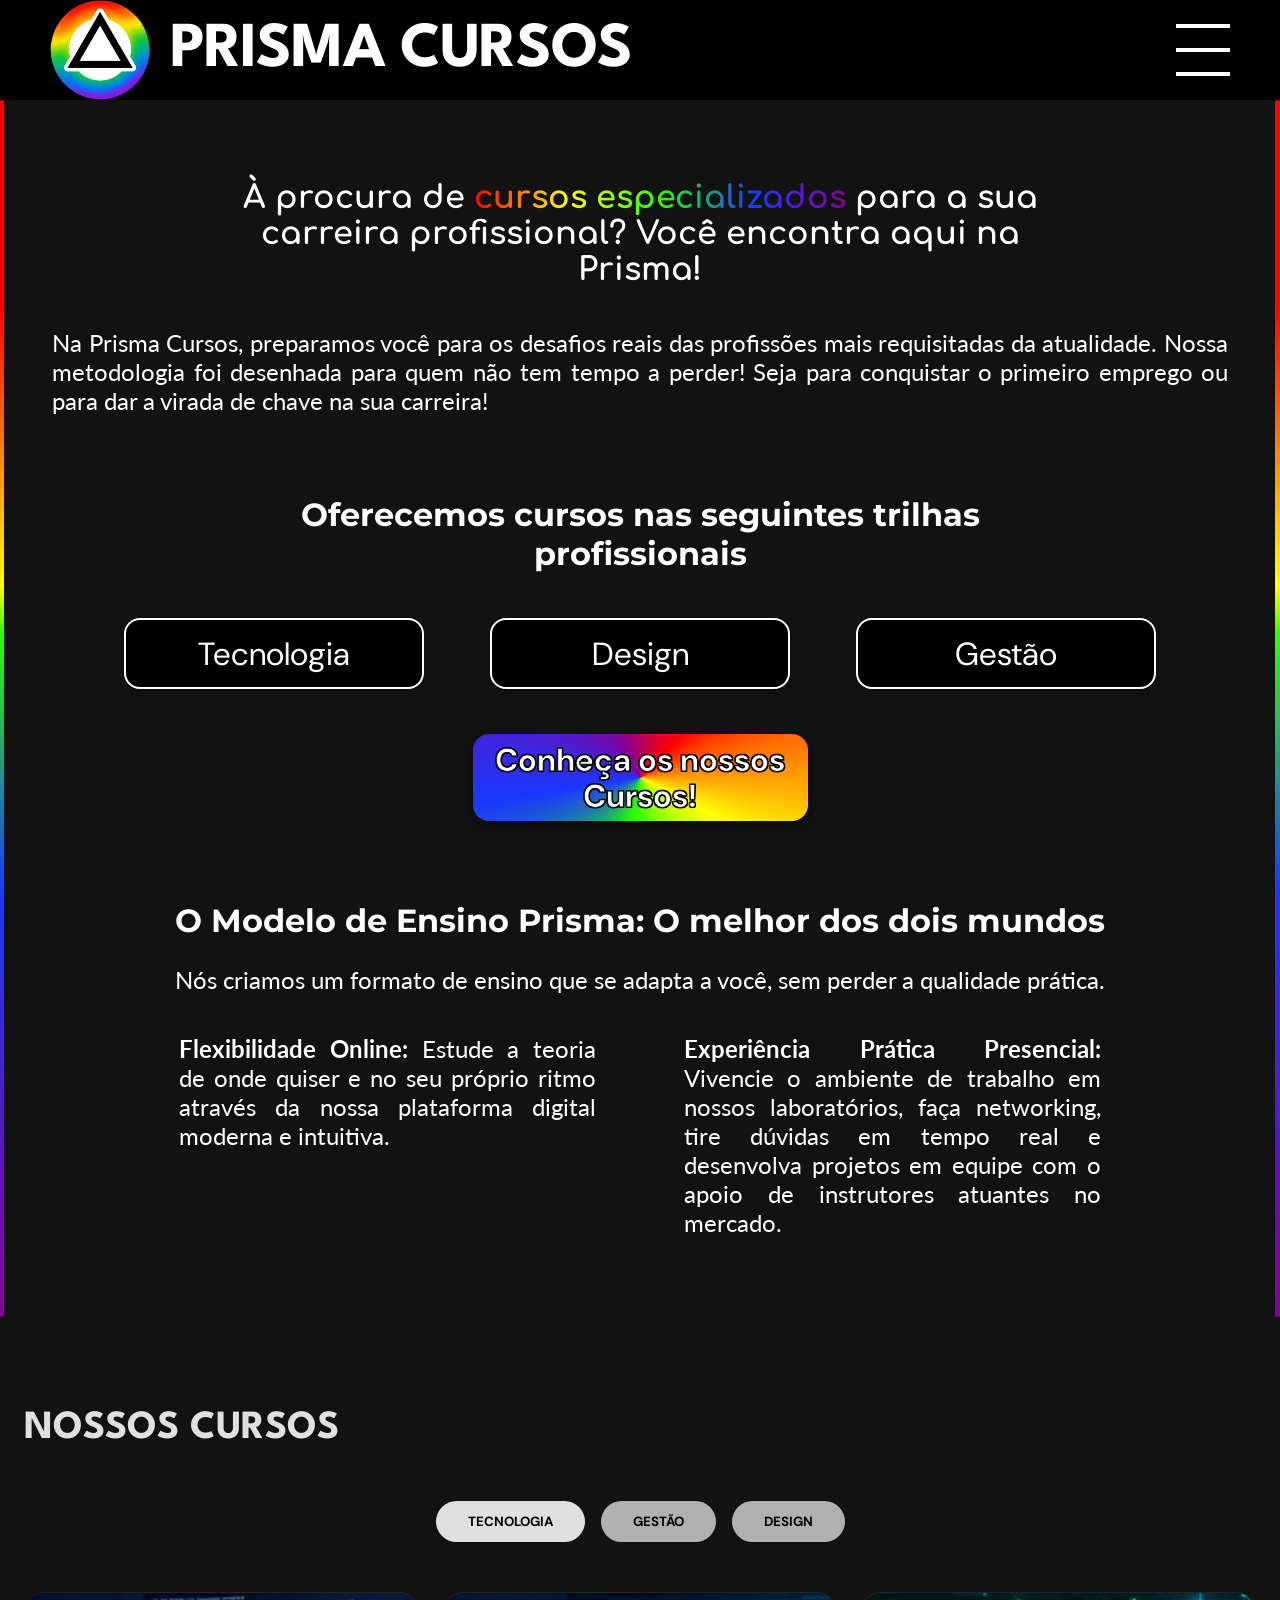
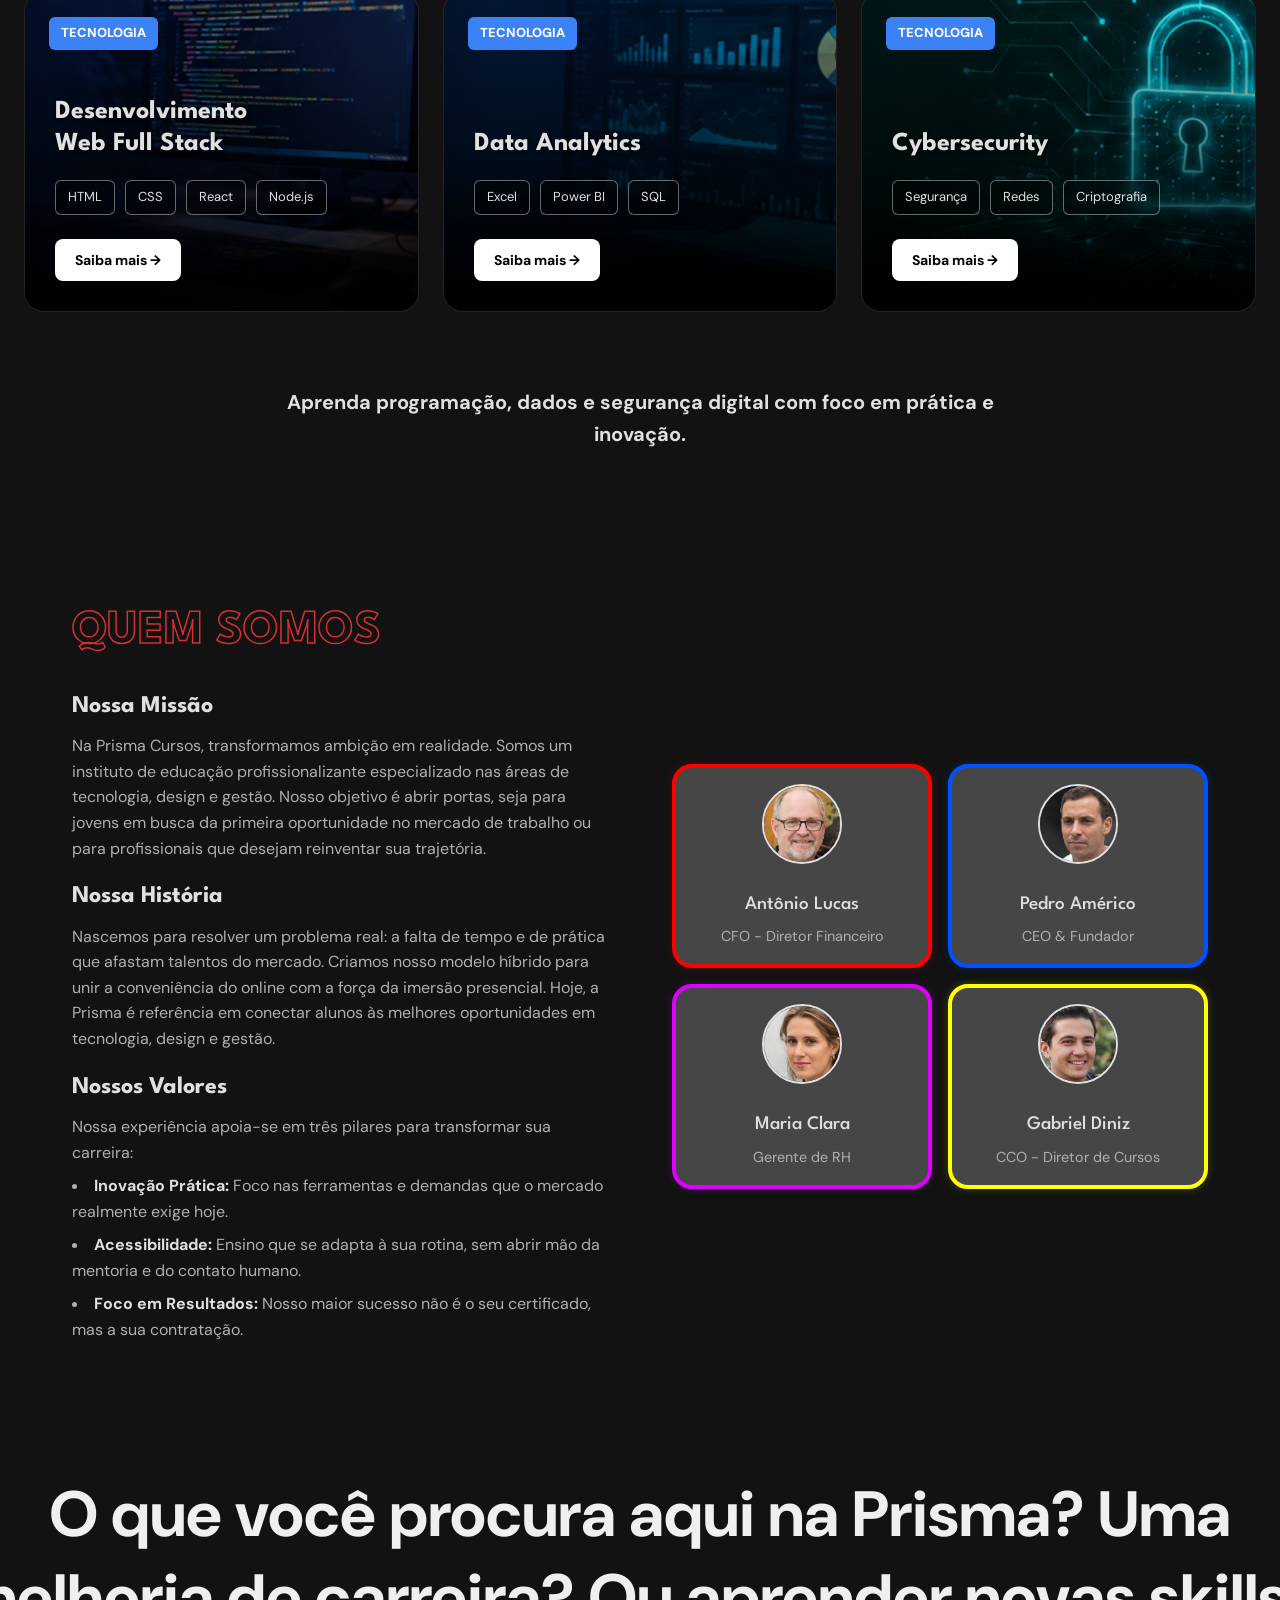
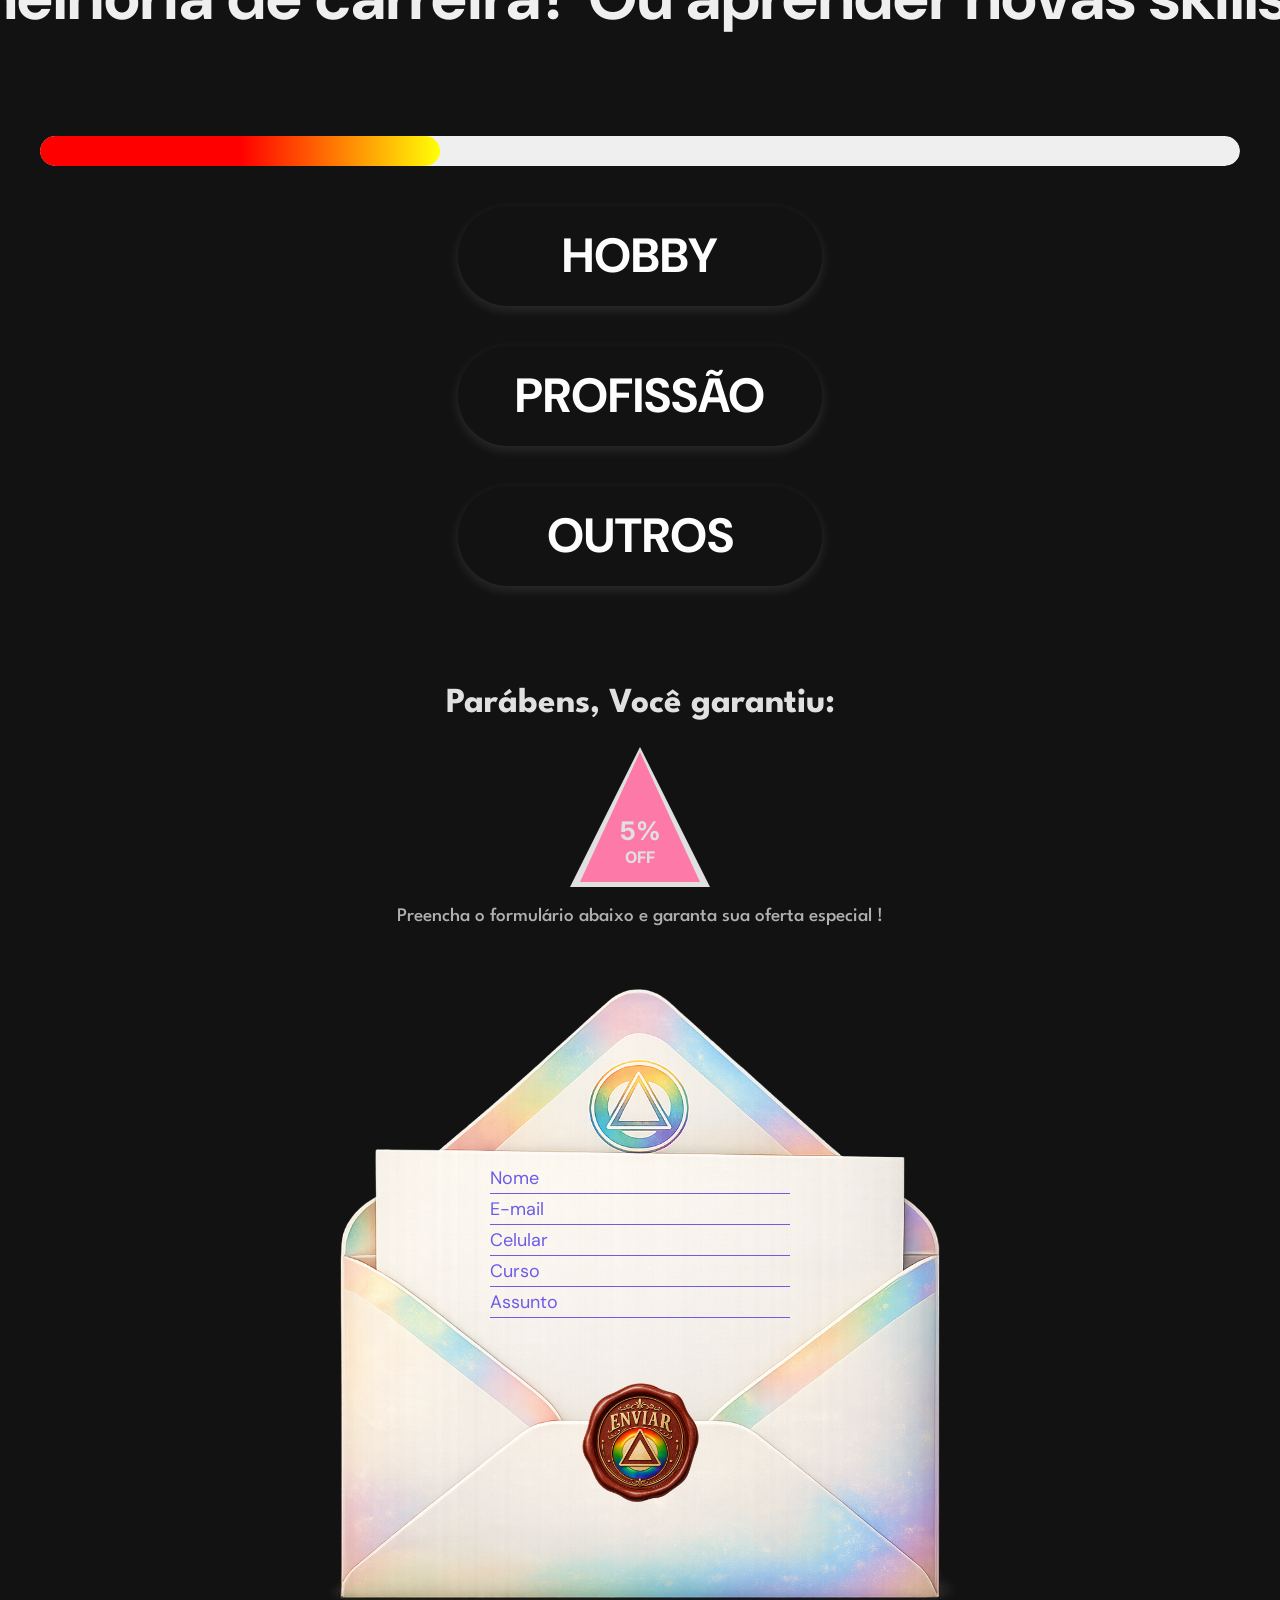
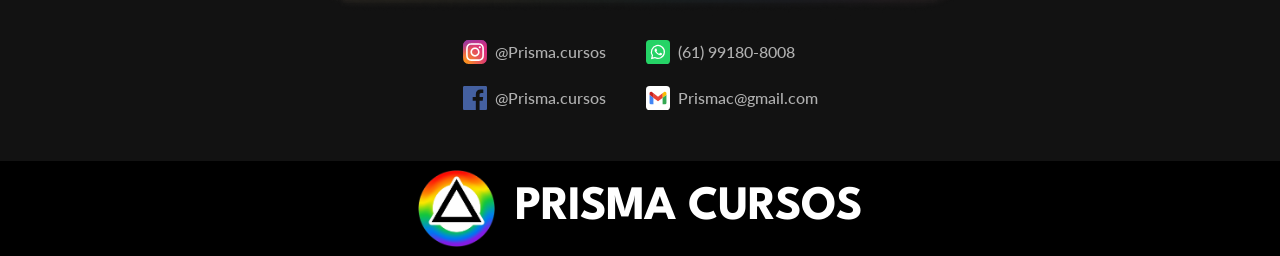
==== commit 344cd15c: "refactor: atualiza estrutura e estilos da seção de cursos" ====
--- a/index.html
+++ b/index.html
@@ -5,6 +5,14 @@
   <meta name="viewport" content="width=device-width, initial-scale=1.0">
   <meta name="description" content="PrismaCursos - Plataforma de cursos online">
   <title>PrismaCursos</title>
+
+  <!-- Google Fonts: League Spartan + DM Sans -->
+  <link rel="preconnect" href="https://fonts.googleapis.com">
+  <link rel="preconnect" href="https://fonts.gstatic.com" crossorigin>
+  <link
+    href="https://fonts.googleapis.com/css2?family=DM+Sans:wght@400;500;700&family=League+Spartan:wght@600;700;800&display=swap"
+    rel="stylesheet">
+
   <link rel="stylesheet" href="css/styles.css">
 </head>
 <body>
@@ -12,66 +20,466 @@
   <!-- ============ HEADER ============ -->
   <header id="header">
     <nav id="navbar">
-      <a href="#" class="logo">PrismaCursos</a>
-      <ul class="nav-links">
-        <li><a href="#">Home</a></li>
-        <li><a href="#">Cursos</a></li>
-        <li><a href="#">Sobre</a></li>
-        <li><a href="#">Contato</a></li>
+      <!-- Logo + Nome à esquerda -->
+      <a href="#" class="logo" id="logo-link">
+        <img src="assets/PrismaLogo.png" alt="Prisma Logo" class="logo-img" id="logo-img">
+        <span class="logo-text">PRISMA CURSOS</span>
+      </a>
+
+      <!-- Hamburger Menu à direita -->
+      <button class="hamburger" id="hamburger-btn" aria-label="Abrir menu" aria-expanded="false">
+        <span class="hamburger-line"></span>
+        <span class="hamburger-line"></span>
+        <span class="hamburger-line"></span>
+      </button>
+    </nav>
+
+    <!-- Overlay do menu -->
+    <div class="menu-overlay" id="menu-overlay">
+      <ul class="menu-list" id="menu-list">
+        <li class="menu-item">
+          <a href="#prisma" class="menu-link" id="menu-link-prisma">
+            <span class="menu-icon">▲</span>
+            <span class="menu-label">PRISMA</span>
+          </a>
+        </li>
+        <li class="menu-item">
+          <a href="#quem-somos" class="menu-link" id="menu-link-quem-somos">
+            <span class="menu-icon">▲</span>
+            <span class="menu-label">QUEM SOMOS</span>
+          </a>
+        </li>
+        <li class="menu-item">
+          <a href="#cursos" class="menu-link" id="menu-link-cursos">
+            <span class="menu-icon">▲</span>
+            <span class="menu-label">CURSOS</span>
+          </a>
+        </li>
+        <li class="menu-item">
+          <a href="#quiz" class="menu-link" id="menu-link-quiz">
+            <span class="menu-icon">▲</span>
+            <span class="menu-label">QUIZ</span>
+          </a>
+        </li>
+        <li class="menu-item">
+          <a href="#depoimento" class="menu-link" id="menu-link-depoimento">
+            <span class="menu-icon">▲</span>
+            <span class="menu-label">DEPOIMENTOS</span>
+          </a>
+        </li>
+        <li class="menu-item">
+          <a href="#contato" class="menu-link" id="menu-link-contato">
+            <span class="menu-icon">▲</span>
+            <span class="menu-label">CONTATO</span>
+          </a>
+        </li>
       </ul>
-    </nav>
+    </div>
   </header>
+
 
   <!-- ============ MAIN ============ -->
   <main id="main-content">
-    <section id="hero">
-      <h1>Bem-vindo ao PrismaCursos</h1>
-      <p>Sua plataforma de cursos online.</p>
+
+    <!-- ============ APRESENTAÇÃO ============ -->
+    <section id="apresentacao">
+      <!-- Barras laterais decorativas (Figma) -->
+      <div class="barra-lateral esquerda"></div>
+      <div class="barra-lateral direita"></div>
+
+      <div class="apresentacao-wrapper">
+        <!-- Parte 1: Introdução e Trilhas -->
+        <div class="apresentacao-intro">
+          <h1 class="apresentacao-titulo">À procura de <span class="texto-colorido">cursos especializados</span> para a sua carreira profissional? Você encontra aqui na Prisma!</h1>
+          <p class="apresentacao-descricao">
+            Na Prisma Cursos, preparamos você para os desafios reais das profissões mais requisitadas da atualidade. 
+            Nossa metodologia foi desenhada para quem não tem tempo a perder! Seja para conquistar o primeiro emprego ou para dar a virada de chave na sua carreira!
+          </p>
+        </div>
+
+        <div class="apresentacao-trilhas">
+          <h2 class="trilhas-titulo">Oferecemos cursos nas seguintes trilhas profissionais</h2>
+          <div class="trilhas-botoes">
+            <!-- Card Tecnologia -->
+            <div class="trilha-botao tecnologia">
+              <div class="trilha-botao-cabecalho">
+                <span>Tecnologia</span>
+              </div>
+              <div class="trilha-botao-conteudo">
+                <p>Voltada para a criação, desenvolvimento e manutenção de soluções digitais. Os profissionais dessa área transformam ideias em códigos, sistemas e infraestruturas seguras. A atuação engloba o desenvolvimento de softwares e aplicativos (computadores e celulares), a análise de grandes volumes de dados para tomada de decisão, o gerenciamento de redes e a garantia da segurança da informação.</p>
+                <a href="#cursos" class="trilha-botao-link">Conheça nossos cursos!</a>
+              </div>
+            </div>
+            <!-- Card Design -->
+            <div class="trilha-botao design">
+              <div class="trilha-botao-cabecalho">
+                <span>Design</span>
+              </div>
+              <div class="trilha-botao-conteudo">
+                <p>Conecta a estética à funcionalidade, focando em como os usuários interagem e percebem produtos, serviços e marcas. A atuação envolve desde a criação da identidade visual e peças de comunicação de uma empresa até o desenho de interfaces digitais (sites e aplicativos) que sejam intuitivas, acessíveis e que proporcionem uma excelente experiência para o usuário.</p>
+                <a href="#cursos" class="trilha-botao-link">Conheça nossos cursos!</a>
+              </div>
+            </div>
+            <!-- Card Gestão -->
+            <div class="trilha-botao gestao">
+              <div class="trilha-botao-cabecalho">
+                <span>Gestão</span>
+              </div>
+              <div class="trilha-botao-conteudo">
+                <p>Focada em liderar pessoas, otimizar processos e direcionar recursos para que as organizações alcancem seus objetivos de forma eficiente. Quem atua nessa área é responsável pelo planejamento estratégico, coordenação de equipes, administração financeira, gerenciamento de projetos e análise de métricas de desempenho do negócio.</p>
+                <a href="#cursos" class="trilha-botao-link">Conheça nossos cursos!</a>
+              </div>
+            </div>
+          </div>
+          <a href="#cursos" class="cta-cursos-btn">Conheça os nossos<br>Cursos!</a>
+        </div>
+
+        <!-- Parte 2: Modelo de Ensino -->
+        <div class="modelo-ensino">
+          <h2 class="modelo-titulo">O Modelo de Ensino Prisma: O melhor dos dois mundos</h2>
+          <h3 class="modelo-subtitulo">Nós criamos um formato de ensino que se adapta a você, sem perder a qualidade prática.</h3>
+          <div class="modelo-conteudo">
+            <div class="modelo-bloco">
+              <span class="destaque-modelo">Flexibilidade Online:</span> Estude a teoria de onde quiser e no seu próprio ritmo através da nossa plataforma digital moderna e intuitiva.
+            </div>
+            <div class="modelo-bloco">
+              <span class="destaque-modelo">Experiência Prática Presencial:</span> Vivencie o ambiente de trabalho em nossos laboratórios, faça networking, tire dúvidas em tempo real e desenvolva projetos em equipe com o apoio de instrutores atuantes no mercado.
+            </div>
+          </div>
+        </div>
+      </div>
     </section>
 
-    <section id="depoimentos" class="depoimentos-container">
-  <div class="depoimentos-wrapper">
-    <h2 class="depoimentos-titulo">Depoimentos</h2>
-    <div class="depoimentos-grid">
-
-      <div class="depoimentos-card">
-        <img class="depoimentos-avatar" src="assets/img/JasmineRodrigues.jpg" alt="Jasmine Rodrigues">
-        <div class="depoimentos-estrelas">☆☆☆☆☆</div>
-        <p class="depoimentos-nome">Jasmine Rodrigues</p>
-        <p class="depoimentos-texto">"A estrutura do site é bem intuitiva, além do conteúdo atualizado, a gamificação deixou o aprendizado muito mais divertido e envolvente."</p>
-      </div>
-
-      <div class="depoimentos-card">
-        <img class="depoimentos-avatar" src="assets/img/TiagoCarvalho.jpg" alt="Tiago Carvalho">
-        <div class="depoimentos-estrelas">☆☆☆☆☆</div>
-        <p class="depoimentos-nome">Tiago Carvalho</p>
-        <p class="depoimentos-texto">"Buscava uma forma de me atualizar e encontrei na Prisma Cursos a oportunidade perfeita. O curso foi direto ao ponto e já aplico os conhecimentos no meu trabalho."</p>
-      </div>
-
-      <div class="depoimentos-card">
-        <img class="depoimentos-avatar" src="assets/img/GuilhermeOliveira.jpeg" alt="Guilherme Oliveira">
-        <div class="depoimentos-estrelas">☆☆☆☆☆</div>
-        <p class="depoimentos-nome">Guilherme Oliveira</p>
-        <p class="depoimentos-texto">"Eu tinha alguma experiência na área, mas o curso me deu segurança para entrar no mercado. Hoje trabalho em uma empresa de tecnologia e continuo aprendendo."</p>
-      </div>
-
-      <div class="depoimentos-card">
-        <img class="depoimentos-avatar" src="assets/img/EstherBianchi.jpg" alt="Esther Bianchi">
-        <div class="depoimentos-estrelas">☆☆☆☆☆</div>
-        <p class="depoimentos-nome">Esther Bianchi</p>
-        <p class="depoimentos-texto">"A Prisma Cursos me ajudou a conquistar meu primeiro estágio. As aulas são práticas e os professores são muito qualificados."</p>
-      </div>
-
-    </div>
-  </div>
-</section>
+    <!-- ============ CARROSSEL DE CURSOS ============ -->
+    <section id="cursos" class="secao-cursos">
+      <h2 class="titulo-cursos">NOSSOS CURSOS</h2>
+
+      <div class="filtros-cursos">
+        <button class="botao-filtro ativo" data-categoria="tecnologia">TECNOLOGIA</button>
+        <button class="botao-filtro" data-categoria="gestao">GESTÃO</button>
+        <button class="botao-filtro" data-categoria="design">DESIGN</button>
+      </div>
+
+      <div class="container-carrossel">
+        <div class="trilha-carrossel">
+
+          <div class="cartao-curso" data-categoria="tecnologia">
+            <img src="assets/bg-fullstack.png" alt="Fundo Desenvolvimento Web" class="fundo-cartao">
+            <div class="conteudo-cartao">
+              <span class="etiqueta etiqueta-tec">TECNOLOGIA</span>
+              <h3>Desenvolvimento<br>Web Full Stack</h3>
+              <div class="grupo-habilidades">
+                <span>HTML</span>
+                <span>CSS</span>
+                <span>React</span>
+                <span>Node.js</span>
+              </div>
+              <a href="#contato" class="botao-saiba-mais">Saiba mais &rarr;</a>
+            </div>
+          </div>
+
+          <div class="cartao-curso" data-categoria="tecnologia">
+            <img src="assets/bg-analytics.png" alt="Fundo Data Analytics" class="fundo-cartao">
+            <div class="conteudo-cartao">
+              <span class="etiqueta etiqueta-tec">TECNOLOGIA</span>
+              <h3>Data Analytics</h3>
+              <div class="grupo-habilidades">
+                <span>Excel</span>
+                <span>Power BI</span>
+                <span>SQL</span>
+              </div>
+              <a href="#contato" class="botao-saiba-mais">Saiba mais &rarr;</a>
+            </div>
+          </div>
+
+          <div class="cartao-curso" data-categoria="tecnologia">
+            <img src="assets/bg-cyber.png" alt="Fundo Cybersecurity" class="fundo-cartao">
+            <div class="conteudo-cartao">
+              <span class="etiqueta etiqueta-tec">TECNOLOGIA</span>
+              <h3>Cybersecurity</h3>
+              <div class="grupo-habilidades">
+                <span>Segurança</span>
+                <span>Redes</span>
+                <span>Criptografia</span>
+              </div>
+              <a href="#contato" class="botao-saiba-mais">Saiba mais &rarr;</a>
+            </div>
+          </div>
+
+          <div class="cartao-curso oculto" data-categoria="gestao">
+            <img src="assets/bg-gestao-projetos.png" alt="Fundo Gestão de Projetos" class="fundo-cartao">
+            <div class="conteudo-cartao">
+              <span class="etiqueta etiqueta-gestao">GESTÃO</span>
+              <h3>Gestão<br>de Projetos</h3>
+              <div class="grupo-habilidades">
+                <span>Scrum</span>
+                <span>Kanban</span>
+                <span>Agilidade</span>
+              </div>
+              <a href="#contato" class="botao-saiba-mais">Saiba mais &rarr;</a>
+            </div>
+          </div>
+
+          <div class="cartao-curso oculto" data-categoria="gestao">
+            <img src="assets/bg-marketing.png" alt="Fundo Marketing Digital" class="fundo-cartao">
+            <div class="conteudo-cartao">
+              <span class="etiqueta etiqueta-gestao">GESTÃO</span>
+              <h3>Marketing Digital</h3>
+              <div class="grupo-habilidades">
+                <span>SEO</span>
+                <span>Tráfego Pago</span>
+                <span>Redes Sociais</span>
+              </div>
+              <a href="#contato" class="botao-saiba-mais">Saiba mais &rarr;</a>
+            </div>
+          </div>
+
+          <div class="cartao-curso oculto" data-categoria="gestao">
+            <img src="assets/bg-lideranca.png" alt="Fundo Liderança" class="fundo-cartao">
+            <div class="conteudo-cartao">
+              <span class="etiqueta etiqueta-gestao">GESTÃO</span>
+              <h3>Liderança e<br>Gestão de Pessoas</h3>
+              <div class="grupo-habilidades">
+                <span>Liderança</span>
+                <span>Comunicação</span>
+                <span>Team Building</span>
+              </div>
+              <a href="#contato" class="botao-saiba-mais">Saiba mais &rarr;</a>
+            </div>
+          </div>
+
+          <div class="cartao-curso oculto" data-categoria="design">
+            <img src="assets/bg-uiux.png" alt="Fundo UI/UX" class="fundo-cartao">
+            <div class="conteudo-cartao">
+              <span class="etiqueta etiqueta-design">DESIGN</span>
+              <h3>UI/UX Design</h3>
+              <div class="grupo-habilidades">
+                <span>Figma</span>
+                <span>Wireframe</span>
+                <span>Protótipo</span>
+              </div>
+              <a href="#contato" class="botao-saiba-mais">Saiba mais &rarr;</a>
+            </div>
+          </div>
+
+          <div class="cartao-curso oculto" data-categoria="design">
+            <img src="assets/bg-grafico.png" alt="Fundo Design Gráfico" class="fundo-cartao">
+            <div class="conteudo-cartao">
+              <span class="etiqueta etiqueta-design">DESIGN</span>
+              <h3>Design Gráfico</h3>
+              <div class="grupo-habilidades">
+                <span>Photoshop</span>
+                <span>Illustrator</span>
+                <span>Branding</span>
+              </div>
+              <a href="#contato" class="botao-saiba-mais">Saiba mais &rarr;</a>
+            </div>
+          </div>
+
+          <div class="cartao-curso oculto" data-categoria="design">
+            <img src="assets/bg-motion.png" alt="Fundo Motion Design" class="fundo-cartao">
+            <div class="conteudo-cartao">
+              <span class="etiqueta etiqueta-design">DESIGN</span>
+              <h3>Motion Design</h3>
+              <div class="grupo-habilidades">
+                <span>After Effects</span>
+                <span>Animação</span>
+                <span>Vídeo</span>
+              </div>
+              <a href="#contato" class="botao-saiba-mais">Saiba mais &rarr;</a>
+            </div>
+          </div>
+
+        </div>
+      </div>
+
+      <p class="texto-informativo-cursos" id="texto-informativo-cursos">
+        Aprenda programação, dados e segurança digital com foco em prática e inovação.
+      </p>
+    </section>
+
+    <!-- ============ SEÇÃO: QUEM SOMOS ============ -->
+    <section id="quem-somos" class="quem-somos-container">
+      <div class="conteudo-texto">
+        <h1 class="titulo-vazado">Quem Somos</h1>
+        
+        <div class="bloco-texto">
+          <h2>Nossa Missão</h2>
+          <p>Na Prisma Cursos, transformamos ambição em realidade. Somos um instituto de educação profissionalizante especializado nas áreas de tecnologia, design e gestão. Nosso objetivo é abrir portas, seja para jovens em busca da primeira oportunidade no mercado de trabalho ou para profissionais que desejam reinventar sua trajetória.</p>
+        </div>
+
+        <div class="bloco-texto">
+          <h2>Nossa História</h2>
+          <p>Nascemos para resolver um problema real: a falta de tempo e de prática que afastam talentos do mercado. Criamos nosso modelo híbrido para unir a conveniência do online com a força da imersão presencial. Hoje, a Prisma é referência em conectar alunos às melhores oportunidades em tecnologia, design e gestão.</p>
+        </div>
+
+        <div class="bloco-texto">
+          <h2>Nossos Valores</h2>
+          <p>Nossa experiência apoia-se em três pilares para transformar sua carreira:</p>
+          <ul>
+            <li><strong>Inovação Prática:</strong> Foco nas ferramentas e demandas que o mercado realmente exige hoje.</li>
+            <li><strong>Acessibilidade:</strong> Ensino que se adapta à sua rotina, sem abrir mão da mentoria e do contato humano.</li>
+            <li><strong>Foco em Resultados:</strong> Nosso maior sucesso não é o seu certificado, mas a sua contratação.</li>
+          </ul>
+        </div>
+      </div>
+
+      <div class="grade-equipe">
+        <div class="cartao-membro borda-vermelha">
+          <img src="assets/antonio_lucas.jpg" alt="Foto de Antônio Lucas" class="foto-perfil">
+          <h3>Antônio Lucas</h3>
+          <p>CFO - Diretor Financeiro</p>
+        </div>
+
+        <div class="cartao-membro borda-azul">
+          <img src="assets/pedro_americo.jpg" alt="Foto de Pedro Américo" class="foto-perfil">
+          <h3>Pedro Américo</h3>
+          <p>CEO & Fundador</p>
+        </div>
+
+        <div class="cartao-membro borda-roxa">
+          <img src="assets/maria_clara.jpg" alt="Foto de Maria Clara" class="foto-perfil">
+          <h3>Maria Clara</h3>
+          <p>Gerente de RH</p>
+        </div>
+
+        <div class="cartao-membro borda-amarela">
+          <img src="assets/gabriel_diniz.jpg" alt="Foto de Gabriel Diniz" class="foto-perfil">
+          <h3>Gabriel Diniz</h3>
+          <p>CCO - Diretor de Cursos</p>
+        </div>
+      </div>
+    </section>
+
+    <!-- ============ QUIZ ============ -->
+    <section id="quiz" class="quiz-section">
+
+      <!-- Barra de progresso global -->
+      <div class="quiz-progress" id="quiz-global-progress" data-step="1">
+        <div class="quiz-progress__track"></div>
+        <div class="quiz-progress__fill" id="quiz-progress-fill" style="width: 33.3%"></div>
+      </div>
+
+      <!-- Step 1 -->
+      <div class="quiz-step active" data-step="1">
+        <h2 class="quiz-question" id="quiz-question-1">
+          O que você procura aqui na Prisma? Uma melhoria de carreira? Ou aprender novas skills?
+        </h2>
+
+        <div class="quiz-options">
+          <button class="quiz-btn" id="quiz-btn-hobby" data-answer="hobby" type="button">HOBBY</button>
+          <button class="quiz-btn" id="quiz-btn-profissao" data-answer="profissao" type="button">PROFISSÃO</button>
+          <button class="quiz-btn" id="quiz-btn-outros" data-answer="outros" type="button">OUTROS</button>
+        </div>
+      </div>
+
+      <!-- Step 2 -->
+      <div class="quiz-step" data-step="2">
+        <h2 class="quiz-question" id="quiz-question-2">
+          O que você prefere? Atender cursos presencialmente ou online?
+        </h2>
+
+        <div class="quiz-options">
+          <button class="quiz-btn" id="quiz-btn-presencial" data-answer="presencial" type="button">PRESENCIAL</button>
+          <button class="quiz-btn" id="quiz-btn-online" data-answer="online" type="button">ONLINE</button>
+          <button class="quiz-btn" id="quiz-btn-naosei" data-answer="naosei" type="button">NÃO SEI</button>
+        </div>
+      </div>
+
+      <!-- Step 3 -->
+      <div class="quiz-step" data-step="3">
+        <h2 class="quiz-question" id="quiz-question-3">
+          Qual área do conhecimento você está procurando se aprimorar aqui na Prisma?
+        </h2>
+
+        <div class="quiz-options">
+          <button class="quiz-btn" id="quiz-btn-design" data-answer="design" type="button">DESIGN</button>
+          <button class="quiz-btn" id="quiz-btn-tecnologia" data-answer="tecnologia" type="button">TECNOLOGIA</button>
+          <button class="quiz-btn" id="quiz-btn-gestao" data-answer="gestao" type="button">GESTÃO</button>
+        </div>
+      </div>
+
+      <!-- Resultado -->
+      <div class="quiz-step quiz-result" data-step="result">
+        <h2 class="quiz-question quiz-result__text" id="quiz-result-text">
+          <!-- Preenchido via JS -->
+        </h2>
+        <div class="quiz-result__image-wrapper" id="quiz-result-image-wrapper">
+          <img class="quiz-result__image" id="quiz-result-image" src="" alt="Imagem do curso recomendado">
+        </div>
+        <div class="quiz-result__arrow" id="quiz-result-arrow">
+          <svg width="24" height="80" viewBox="0 0 24 80" fill="none">
+            <line x1="12" y1="0" x2="12" y2="68" stroke="#EFEFEF" stroke-width="2"/>
+            <path d="M4 60 L12 76 L20 60" stroke="#EFEFEF" stroke-width="2" fill="none"/>
+          </svg>
+        </div>
+
+      </div>
+    </section>
+
+    <!-- ============ CONTATO ============ -->
+    <section id="contato">
+      <div class="cabecalho-oferta">
+        <h1>Parábens, Você garantiu:</h1>
+        <div class="triangulo-borda">
+          <div id="cor-desconto" class="triangulo-conteudo desconto-5"> <!--há duas classes nesse elemento! t-c(estrutura) e desconto-x(estilo/cor)  -->
+            <span id="valor-desconto" class="porcentagem">5%</span>
+            <span class="texto-off">OFF</span>
+          </div>
+        </div>
+        <h3>Preencha o formulário abaixo e garanta sua oferta especial !</h3>
+      </div>
+
+      <div class="carta-container">
+        <img src="assets/envelope.png" alt="Carta aberta" class="fundo-carta">
+
+        <form class="formulario-inputs">
+          <input type="text" id="input-nome" placeholder="Nome">
+          <input type="email" id="input-email" placeholder="E-mail">
+          <input type="tel" id="input-celular" placeholder="Celular">
+          <input type="text" id="input-curso" placeholder="Curso">
+          <input type="text" id="input-assunto" placeholder="Assunto">
+        </form>
+
+        <a href="confirmation.html" id="btn-enviar" class="botao-esfera">
+          <img src="assets/selo.png" alt="Ícone do botão">
+        </a>
+      </div>
+
+      <div class="bloco-contatos-rodape">
+        <div class="item-contato">
+          <img src="assets/icon-instagram.svg" alt="Logo Instagram" class="icone-pequeno">
+          <span>@Prisma.cursos</span>
+        </div>
+        
+        <div class="item-contato">
+          <img src="assets/icon-telefone.svg" alt="Logo Telefone" class="icone-pequeno">
+          <span>(61) 99180-8008</span>
+        </div>
+
+        <div class="item-contato">
+          <img src="assets/icon-facebook.svg" alt="Logo Facebook" class="icone-pequeno">
+          <span>@Prisma.cursos</span>
+        </div>
+        
+        <div class="item-contato">
+          <img src="assets/icon-email.svg" alt="Logo E-mail" class="icone-pequeno">
+          <span>Prismac@gmail.com</span>
+        </div>
+      </div>
+    </section>
   </main>
 
   <!-- ============ FOOTER ============ -->
   <footer id="footer">
-    <p>&copy; 2026 PrismaCursos &mdash; Todos os direitos reservados.</p>
+    <div class="footer-logo">
+      <img src="assets/PrismaLogo.png" alt="Prisma Logo" class="footer-logo-img">
+      <span class="footer-logo-text">PRISMA CURSOS</span>
+    </div>
   </footer>
 
   <script src="js/main.js"></script>
+  <script src="js/quiz.js"></script>
+  <script src="js/cursos.js"></script>
 </body>
-</html>
+</html>
--- a/css/styles.css
+++ b/css/styles.css
@@ -1,3 +1,5 @@
+@import url('https://fonts.googleapis.com/css2?family=Comfortaa:wght@400;700&family=DM+Sans:wght@400;500;700;800&family=Inter:wght@400;500;700&family=Lato:wght@400;700&family=League+Spartan:wght@400;500;700&family=Montserrat:wght@400;700;800&display=swap');
+
 /* ========================================
    PrismaCursos — Estilos principais
    ========================================
@@ -18,7 +20,7 @@
   /* Paleta de cores — altere aqui para mudar o tema inteiro */
   --cor-primaria: #6c5ce7;
   --cor-secundaria: #a29bfe;
-  --cor-fundo: #0f0f0f;
+  --cor-fundo: #121212;
   --cor-superficie: #1a1a2e;
   --cor-texto: #e0e0e0;
   --cor-texto-claro: #b0b0b0;
@@ -26,6 +28,8 @@
 
   /* Tipografia */
   --fonte-principal: 'Segoe UI', system-ui, -apple-system, sans-serif;
+  --fonte-titulo: 'League Spartan', sans-serif;
+  --fonte-corpo: 'DM Sans', sans-serif;
 
   /* Espaçamentos */
   --espacamento-sm: 0.5rem;
@@ -44,8 +48,6 @@
   color: var(--cor-texto);
   line-height: 1.6;
   min-height: 100vh;
-  display: flex;
-  flex-direction: column;
 }
 
 a {
@@ -54,193 +56,1696 @@
   transition: color 0.3s ease;
 }
 
-a:hover {
-  color: var(--cor-destaque);
-}
+
 
 /* ---------- Header / Navbar ---------- */
 #header {
-  background-color: var(--cor-superficie);
-  padding: var(--espacamento-md) var(--espacamento-lg);
+  background-color: #000000;
+  padding: 0;
   position: sticky;
   top: 0;
   z-index: 100;
-  border-bottom: 1px solid rgba(255, 255, 255, 0.05);
+  height: 100px;
 }
 
 #navbar {
   display: flex;
   justify-content: space-between;
   align-items: center;
-  max-width: 1200px;
-  margin: 0 auto;
-}
-
+  width: 100%;
+  height: 100px;
+  padding: 0 50px;
+}
+
+/* --- Logo --- */
 .logo {
-  font-size: 1.5rem;
+  display: flex;
+  align-items: center;
+  gap: 20px;
+  text-decoration: none;
+  transition: opacity 0.3s ease;
+  height: 100%;
+}
+
+.logo:hover {
+  opacity: 0.85;
+  color: inherit;
+}
+
+.logo-img {
+  width: 100px;
+  height: 100px;
+  object-fit: contain;
+}
+
+.logo-text {
+  font-family: var(--fonte-titulo);
   font-weight: 700;
-  color: var(--cor-primaria);
-}
-
-.logo:hover {
-  color: var(--cor-destaque);
-}
-
-.nav-links {
+  font-size: 64px;
+  line-height: 59px;
+  color: #ffffff;
+  letter-spacing: -0.02em;
+  text-transform: uppercase;
+  display: flex;
+  align-items: center;
+}
+
+/* --- Hamburger --- */
+.hamburger {
+  display: flex;
+  flex-direction: column;
+  justify-content: space-between;
+  align-items: flex-start;
+  width: 54px;
+  height: 52px;
+  background: transparent;
+  border: none;
+  cursor: pointer;
+  padding: 0;
+  transition: opacity 0.2s ease;
+  z-index: 200;
+}
+
+.hamburger-line {
+  display: block;
+  width: 54px;
+  height: 4px;
+  background-color: #ffffff;
+  border-radius: 0;
+  transition: transform 0.35s cubic-bezier(0.77, 0, 0.175, 1),
+              opacity 0.25s ease;
+  transform-origin: center center;
+  flex-shrink: 0;
+}
+
+/* Hamburger animação → X */
+.hamburger.active .hamburger-line:nth-child(1) {
+  transform: translateY(24px) rotate(45deg);
+}
+
+.hamburger.active .hamburger-line:nth-child(2) {
+  opacity: 0;
+  transform: scaleX(0);
+}
+
+.hamburger.active .hamburger-line:nth-child(3) {
+  transform: translateY(-24px) rotate(-45deg);
+}
+
+/* --- Menu Overlay --- */
+.menu-overlay {
+  position: absolute;
+  top: 100px;
+  right: 50px;
+  width: 330px;
+  background-color: #000000;
+  border: none;
+  border-radius: 0;
+  padding: 0;
+  opacity: 0;
+  visibility: hidden;
+  transform: translateY(-10px) scale(0.97);
+  transition: opacity 0.3s ease,
+              visibility 0.3s ease,
+              transform 0.3s cubic-bezier(0.25, 0.46, 0.45, 0.94);
+  pointer-events: none;
+  z-index: 150;
+}
+
+.menu-overlay.open {
+  opacity: 1;
+  visibility: visible;
+  transform: translateY(0) scale(1);
+  pointer-events: auto;
+}
+
+/* --- Menu List --- */
+.menu-list {
   list-style: none;
-  display: flex;
-  gap: var(--espacamento-md);
-}
-
-/* ---------- Hero ---------- */
-#hero {
+  padding: 0;
+  margin: 0;
   display: flex;
   flex-direction: column;
+}
+
+.menu-item {
+  opacity: 0;
+  transform: translateX(-12px);
+  transition: opacity 0.3s ease, transform 0.3s ease;
+  height: 52px;
+  background-color: #000000;
+}
+
+.menu-overlay.open .menu-item {
+  opacity: 1;
+  transform: translateX(0);
+}
+
+/* Delays escalonados para cada item */
+.menu-overlay.open .menu-item:nth-child(1) { transition-delay: 0.05s; }
+.menu-overlay.open .menu-item:nth-child(2) { transition-delay: 0.10s; }
+.menu-overlay.open .menu-item:nth-child(3) { transition-delay: 0.15s; }
+.menu-overlay.open .menu-item:nth-child(4) { transition-delay: 0.20s; }
+.menu-overlay.open .menu-item:nth-child(5) { transition-delay: 0.25s; }
+.menu-overlay.open .menu-item:nth-child(6) { transition-delay: 0.30s; }
+
+.menu-link {
+  display: flex;
+  align-items: center;
+  width: 100%;
+  height: 100%;
+  padding: 5px 20px;
+  color: #ffffff;
+  text-decoration: none;
+  transition: color 0.2s ease;
+  background-color: #000000;
+  gap: 32px;
+}
+
+.menu-icon {
+  width: 42px;
+  height: 42px;
+  display: flex;
   align-items: center;
   justify-content: center;
+  font-size: 32px;
+  color: #ffffff;
+  transition: color 0.2s ease;
+  flex-shrink: 0;
+  line-height: 42px;
+}
+
+.menu-label {
+  font-family: var(--fonte-corpo);
+  font-weight: 400;
+  font-size: 32px;
+  line-height: 42px;
+  color: #ffffff;
+}
+
+/* ---------- Responsividade Header ---------- */
+@media (max-width: 768px) {
+  #header {
+    height: 60px;
+  }
+
+  #navbar {
+    height: 60px;
+    padding: 0 16px;
+  }
+
+  .logo-img {
+    width: 60px;
+    height: 60px;
+  }
+
+  .logo-text {
+    display: none; /* Mobile header doesn't show text in Figma */
+  }
+
+
+
+  .menu-overlay {
+    top: 60px;
+    right: 16px;
+    width: 330px;
+  }
+}
+
+@media (max-width: 768px) {
+  #navbar {
+    padding: 0 16px;
+  }
+
+  .menu-overlay {
+    right: 16px;
+    width: calc(100vw - 32px);
+    max-width: 320px;
+  }
+
+  .logo-text {
+    font-size: 1.35rem;
+  }
+
+  .logo-img {
+    width: 42px;
+    height: 42px;
+  }
+}
+
+/* ===========================================
+   QUIZ SECTION
+   =========================================== */
+.quiz-section {
+  position: relative;
+  background-color: #121212;
+  min-height: 100vh;
+  display: flex;
+  flex-direction: column;
+  align-items: center;
+  justify-content: center;
+  overflow: hidden;
+  padding: 60px 20px 80px;
+}
+
+
+
+/* --- Quiz Step (cada tela de pergunta) --- */
+.quiz-step {
+  display: none !important;
+}
+
+.quiz-step.active {
+  display: contents !important;
+}
+
+/* Animations for children of active steps */
+.quiz-step.active .quiz-question {
+  animation: quizSlideInQuestion 0.5s cubic-bezier(0.25, 0.46, 0.45, 0.94) forwards;
+}
+
+.quiz-step.active .quiz-options {
+  animation: quizSlideInOptions 0.5s cubic-bezier(0.25, 0.46, 0.45, 0.94) forwards;
+}
+
+.quiz-step.active .quiz-result__image-wrapper {
+  animation: quizSlideInOptions 0.5s cubic-bezier(0.25, 0.46, 0.45, 0.94) forwards;
+}
+
+@keyframes quizSlideInQuestion {
+  from {
+    opacity: 0;
+    transform: translateY(20px);
+  }
+  to {
+    opacity: 1;
+    transform: translateY(0);
+  }
+}
+
+@keyframes quizSlideInOptions {
+  from {
+    opacity: 0;
+    transform: translateY(30px);
+  }
+  to {
+    opacity: 1;
+    transform: translateY(0);
+  }
+}
+
+/* --- Pergunta --- */
+.quiz-question {
+  font-family: var(--fonte-corpo);
+  font-size: 1.75rem;
+  font-weight: 700;
+  color: #EFEFEF;
   text-align: center;
-  padding: var(--espacamento-xl) var(--espacamento-lg);
-  flex: 1;
-}
-
-#hero h1 {
-  font-size: 2.5rem;
-  margin-bottom: var(--espacamento-md);
-  background: linear-gradient(135deg, var(--cor-primaria), var(--cor-destaque));
+  line-height: 1.35;
+  max-width: 342px;
+  order: 1;
+}
+
+/* --- Barra de progresso --- */
+.quiz-progress {
+  position: relative;
+  width: 100%;
+  max-width: 342px;
+  height: 30px;
+  border-radius: 90px;
+  overflow: hidden;
+  order: 2;
+  margin: 20px auto;
+  transition: opacity 0.4s ease, visibility 0.4s ease;
+}
+.quiz-progress__track {
+  position: absolute;
+  inset: 0;
+  background-color: #EFEFEF;
+  border-radius: 90px;
+}
+
+.quiz-progress__fill {
+  position: absolute;
+  top: 0;
+  left: 0;
+  height: 100%;
+  border-radius: 90px;
+  transition: width 0.6s cubic-bezier(0.25, 0.46, 0.45, 0.94);
+}
+
+/* Gradientes das barras em cada step */
+#quiz-global-progress[data-step="1"] .quiz-progress__fill {
+  background: linear-gradient(90deg, #FF0000 50%, #FFFF07 100%);
+}
+
+#quiz-global-progress[data-step="2"] .quiz-progress__fill {
+  background: linear-gradient(90deg, #FF0000 25%, #FFFF07 59%, #2BFF00 71%, #1A38FF 100%);
+}
+
+#quiz-global-progress[data-step="3"] .quiz-progress__fill {
+  background: linear-gradient(
+    90deg,
+    #FF0000 17%,
+    #FFFF07 40%,
+    #2BFF00 44%,
+    #1A38FF 65%,
+    #850099 100%
+  );
+}
+
+/* --- Opções de resposta (grupo) --- */
+.quiz-options {
+  display: flex;
+  flex-direction: column;
+  gap: 28px;
+  width: 100%;
+  max-width: 364px;
+  align-items: center;
+  order: 3;
+}
+
+/* --- Botão de resposta --- */
+.quiz-btn {
+  display: flex;
+  align-items: center;
+  justify-content: center;
+  width: 100%;
+  max-width: 364px;
+  height: 80px;
+  background-color: #121212;
+  color: #FDFDFD;
+  font-family: var(--fonte-corpo);
+  font-size: clamp(1.5rem, 5vw, 2.25rem);
+  font-weight: 700;
+  text-align: center;
+  border: none;
+  border-radius: 180px;
+  box-shadow: 0px 4px 12px 0px rgba(239, 239, 239, 0.12);
+  cursor: pointer;
+  transition:
+    transform 0.25s cubic-bezier(0.25, 0.46, 0.45, 0.94),
+    box-shadow 0.3s ease,
+    background-color 0.3s ease,
+    color 0.3s ease;
+  user-select: none;
+  -webkit-tap-highlight-color: transparent;
+}
+
+.quiz-btn:hover {
+  transform: scale(1.04);
+  box-shadow:
+    0px 6px 24px 0px rgba(239, 239, 239, 0.2),
+    0 0 0 2px rgba(239, 239, 239, 0.08);
+}
+
+.quiz-btn:active {
+  transform: scale(0.97);
+  box-shadow: 0px 2px 6px 0px rgba(239, 239, 239, 0.1);
+}
+
+/* Estado "selecionado" breve — flash ao clicar */
+.quiz-btn.selected {
+  background-color: #FDFDFD;
+  color: #121212;
+  box-shadow: 0px 0px 32px 4px rgba(239, 239, 239, 0.3);
+}
+
+/* --- Resultado --- */
+.quiz-result {
+  gap: 32px;
+}
+
+.quiz-result__text {
+  max-width: 342px;
+}
+
+.quiz-result__image-wrapper {
+  width: 100%;
+  max-width: 342px;
+  border-radius: 40px;
+  overflow: hidden;
+  box-shadow: 0px 4px 12px 0px rgba(0, 0, 0, 0.12);
+  animation: quizImageFloat 3s ease-in-out infinite alternate;
+}
+
+@keyframes quizImageFloat {
+  from {
+    transform: translateY(0);
+  }
+  to {
+    transform: translateY(-6px);
+  }
+}
+
+.quiz-result__image {
+  display: block;
+  width: 100%;
+  height: auto;
+  object-fit: cover;
+}
+
+.quiz-result__arrow {
+  animation: quizArrowBounce 1.5s ease-in-out infinite;
+}
+
+@keyframes quizArrowBounce {
+  0%, 100% {
+    transform: translateY(0);
+  }
+  50% {
+    transform: translateY(10px);
+  }
+}
+
+/* --- Botão refazer --- */
+.quiz-btn--restart {
+  max-width: 280px;
+  height: 60px;
+  font-size: 1.15rem;
+  border: 2px solid rgba(239, 239, 239, 0.25);
+  background-color: transparent;
+  box-shadow: none;
+}
+
+.quiz-btn--restart:hover {
+  background-color: rgba(239, 239, 239, 0.06);
+  border-color: rgba(239, 239, 239, 0.5);
+  box-shadow: 0px 4px 16px 0px rgba(239, 239, 239, 0.1);
+}
+
+/* --- Responsividade Quiz --- */
+@media (max-width: 480px) {
+  .quiz-section {
+    padding: 40px 12px 60px;
+  }
+
+  .quiz-question {
+    font-size: 1.4rem;
+  }
+
+  .quiz-btn {
+    height: 70px;
+    font-size: 1.4rem;
+  }
+
+  .quiz-progress {
+    height: 22px;
+  }
+
+  .quiz-result__image-wrapper {
+    border-radius: 28px;
+  }
+}
+
+/* ===========================================
+   PC / DESKTOP SPECIFIC QUIZ STYLING
+   =========================================== */
+@media (min-width: 1024px) {
+  .quiz-section {
+    min-height: 813px;
+    height: 813px;
+    padding: 0;
+    display: flex;
+    justify-content: center;
+    align-items: center;
+  }
+
+  .quiz-step {
+    display: none !important;
+    position: relative;
+    width: 1440px;
+    max-width: 1440px;
+    height: 813px;
+    padding: 0;
+    gap: 0;
+  }
+
+  .quiz-step.active {
+    display: flex !important;
+  }
+
+  .quiz-question {
+    position: absolute;
+    top: 50px;
+    left: 30px;
+    width: 1380px;
+    max-width: 1380px;
+    font-size: 64px;
+    line-height: 83px;
+    margin: 0;
+  }
+
+  .quiz-progress {
+    position: absolute;
+    top: 313px;
+    left: 50%;
+    transform: translateX(-50%);
+    width: 1200px;
+    max-width: 1200px;
+    height: 30px;
+    margin: 0;
+  }
+
+  .quiz-options {
+    position: absolute;
+    top: 383px;
+    left: 538px;
+    width: 364px;
+    max-width: 364px;
+    gap: 40px;
+    margin: 0;
+  }
+
+  .quiz-btn {
+    width: 364px;
+    height: 100px;
+    max-width: 364px;
+    font-size: 48px;
+    line-height: 62px;
+  }
+
+  /* Result screen */
+  .quiz-result .quiz-result__text {
+    position: absolute;
+    top: 30px;
+    left: 30px;
+    width: 1380px;
+    max-width: 1380px;
+    font-size: 64px;
+    line-height: 83px;
+    margin: 0;
+  }
+
+  .quiz-result__image-wrapper {
+    position: absolute;
+    top: 293px;
+    left: 353px;
+    width: 735px;
+    max-width: 735px;
+    height: 490px;
+    border-radius: 90px;
+    margin: 0;
+  }
+
+  .quiz-result__image {
+    width: 100%;
+    height: 100%;
+    object-fit: cover;
+  }
+
+  .quiz-result__arrow {
+    display: none;
+  }
+}
+
+/* ---------- Apresentação ---------- */
+#apresentacao {
+  position: relative; /* to allow absolute positioned lateral bars */
+  background-color: #121212; /* matching figma design background */
+  width: 100%;
+  display: flex;
+  flex-direction: column;
+  align-items: center;
+  justify-content: center;
+  padding: 80px 24px;
+  overflow: hidden; /* prevents lateral bars from sticking out */
+}
+
+/* Barras laterais decorativas */
+.barra-lateral {
+  position: absolute;
+  top: 0;
+  height: 100%;
+  background: linear-gradient(180deg, #FF0000 17%, #FFFF07 40%, #2BFF00 44%, #1A38FF 65%, #850099 100%);
+  border-radius: 90px;
+  z-index: 10;
+}
+.barra-lateral.esquerda {
+  left: 0;
+  width: 4px;
+}
+.barra-lateral.direita {
+  right: 0;
+  width: 5px;
+}
+
+/* Texto colorido para títulos */
+.texto-colorido {
+  background: linear-gradient(to right, #FF0000, #FFFF07, #2BFF00, #1A38FF, #850099);
   -webkit-background-clip: text;
   background-clip: text;
   -webkit-text-fill-color: transparent;
-}
-
-#hero p {
+  font-family: 'Comfortaa', cursive, sans-serif;
+}
+
+/* Wrapper principal de Apresentação */
+.apresentacao-wrapper {
+  width: 100%;
+  max-width: 1176px;
+  margin: 0 auto;
+  display: flex;
+  flex-direction: column;
+  gap: 80px;
+  align-items: center;
+  z-index: 2;
+}
+
+/* Parte 1: Introdução */
+.apresentacao-intro {
+  display: flex;
+  flex-direction: column;
+  gap: 40px;
+  width: 100%;
+  text-align: center;
+}
+
+.apresentacao-titulo {
+  font-family: 'Comfortaa', cursive, sans-serif;
+  font-size: 32px;
+  font-weight: 700;
+  line-height: 36px;
+  color: #FFFFFF;
+  max-width: 852px;
+  margin: 0 auto;
+}
+
+.apresentacao-descricao {
+  font-family: 'Lato', sans-serif;
+  font-size: 24px;
+  color: #FFFFFF;
+  line-height: 29px;
+  text-align: justify;
+  margin: 0;
+}
+
+/* Parte 1: Trilhas */
+.apresentacao-trilhas {
+  display: flex;
+  flex-direction: column;
+  align-items: center;
+  gap: 45px;
+  width: 100%;
+}
+
+.trilhas-titulo {
+  font-family: 'Montserrat', sans-serif;
+  font-size: 32px;
+  font-weight: 700;
+  line-height: 39px;
+  color: #FFFDFD;
+  max-width: 899px;
+  margin: 0 auto;
+  text-align: center;
+}
+
+.trilhas-botoes {
+  display: flex;
+  justify-content: center;
+  align-items: center;
+  gap: 66px;
+  flex-wrap: wrap;
+  width: 100%;
+}
+
+.trilha-botao {
+  width: 300px;
+  height: 71px;
+  background-color: #000000;
+  border: 2px solid #FFFFFF;
+  border-radius: 16px;
+  display: flex;
+  flex-direction: column;
+  overflow: hidden;
+  transition: all 0.5s cubic-bezier(0.25, 0.8, 0.25, 1);
+  box-shadow: 0 4px 6px rgba(0, 0, 0, 0.1);
+  cursor: pointer;
+}
+
+/* Tecnologia Hover - RED (R) */
+.trilha-botao.tecnologia:hover, .trilha-botao.tecnologia:active {
+  height: 420px;
+  transform: translateY(-4px);
+  background: linear-gradient(180deg, #000000, #000000, #801010);
+  box-shadow: 0 10px 30px rgba(255, 63, 63, 0.4);
+  border-color: #ff3f3f;
+}
+
+/* Design Hover - GREEN (G) */
+.trilha-botao.design:hover, .trilha-botao.design:active {
+  height: 420px;
+  transform: translateY(-4px);
+  background: linear-gradient(180deg, #000000, #000000, #106010);
+  box-shadow: 0 10px 30px rgba(63, 255, 63, 0.4);
+  border-color: #3fff3f;
+}
+
+/* Gestão Hover - BLUE (B) */
+.trilha-botao.gestao:hover, .trilha-botao.gestao:active {
+  height: 420px;
+  transform: translateY(-4px);
+  background: linear-gradient(180deg, #000000, #000000, #101080);
+  box-shadow: 0 10px 30px rgba(63, 63, 255, 0.4);
+  border-color: #3f3fff;
+}
+
+.trilha-botao-cabecalho {
+  height: 67px;
+  display: flex;
+  align-items: center;
+  justify-content: center;
+  flex-shrink: 0;
+  width: 100%;
+}
+
+.trilha-botao span {
+  font-family: 'DM Sans', sans-serif;
+  font-size: 32px;
+  color: #FFFFFF;
+  text-align: center;
+  line-height: 42px;
+  user-select: none;
+}
+
+.trilha-botao-conteudo {
+  padding: 10px 20px 20px 20px;
+  display: flex;
+  flex-direction: column;
+  gap: 15px;
+  align-items: center;
+  opacity: 0;
+  visibility: hidden;
+  transition: opacity 0.3s ease, visibility 0.3s ease;
+}
+
+.trilha-botao:hover .trilha-botao-conteudo {
+  opacity: 1;
+  visibility: visible;
+  transition-delay: 0.15s;
+}
+
+.trilha-botao-conteudo p {
+  font-family: 'Lato', sans-serif;
+  font-size: 14px;
+  color: #b0b0b0;
+  line-height: 1.4;
+  text-align: justify;
+  margin: 0;
+}
+
+.trilha-botao-link {
+  font-family: 'DM Sans', sans-serif;
+  font-weight: 700;
+  font-size: 14px;
+  color: #ffffff;
+  padding: 8px 16px;
+  border-radius: 8px;
+  transition: all 0.3s ease;
+  text-decoration: none;
+  border: none;
+  box-shadow: 0 4px 10px rgba(0, 0, 0, 0.2);
+}
+
+/* Botão do card Tecnologia (Red) */
+.tecnologia .trilha-botao-link {
+  background-color: #d63031;
+}
+.tecnologia .trilha-botao-link:hover {
+  background-color: #ff4757;
+  transform: scale(1.05);
+}
+
+/* Botão do card Design (Green) */
+.design .trilha-botao-link {
+  background-color: #00b894;
+}
+.design .trilha-botao-link:hover {
+  background-color: #2ed573;
+  transform: scale(1.05);
+}
+
+/* Botão do card Gestão (Blue) */
+.gestao .trilha-botao-link {
+  background-color: #0984e3;
+}
+.gestao .trilha-botao-link:hover {
+  background-color: #1e90ff;
+  transform: scale(1.05);
+}
+
+.cta-cursos-btn {
+  width: 335px;
+  height: 87px;
+  background: conic-gradient(from 45deg, #FF0000, #FFFF07, #2BFF00, #1A38FF, #850099, #FF0000);
+  color: #FFFFFF;
+  border: none;
+  border-radius: 16px;
+  display: flex;
+  align-items: center;
+  justify-content: center;
+  font-family: 'DM Sans', sans-serif;
+  font-size: 32px;
+  font-weight: 800;
+  line-height: 36px;
+  text-align: center;
+  cursor: pointer;
+  box-shadow: 0 4px 15px rgba(0, 0, 0, 0.4);
+  transition: all 0.3s cubic-bezier(0.25, 0.8, 0.25, 1);
+  -webkit-text-stroke: 0.8px #000000;
+  text-shadow: 
+    -1px -1px 0 #000,  
+     1px -1px 0 #000,
+    -1px  1px 0 #000,
+     1px  1px 0 #000;
+}
+
+.cta-cursos-btn:hover {
+  transform: translateY(-4px) scale(1.02);
+  box-shadow: 0 10px 25px rgba(255, 255, 255, 0.15);
+}
+
+/* Parte 2: Modelo de Ensino */
+.modelo-ensino {
+  display: flex;
+  flex-direction: column;
+  align-items: center;
+  gap: 25px;
+  width: 100%;
+}
+
+.modelo-titulo {
+  font-family: 'Montserrat', sans-serif;
+  font-size: 32px;
+  font-weight: 700;
+  line-height: 39px;
+  color: #FFFDFD;
+  max-width: 955px;
+  margin: 0 auto;
+  text-align: center;
+}
+
+.modelo-subtitulo {
+  font-family: 'Lato', sans-serif;
+  font-size: 24px;
+  font-weight: 400;
+  line-height: 29px;
+  color: #FFFFFF;
+  text-align: justify;
+  max-width: 1043px;
+  margin: 0 auto 15px auto;
+}
+
+.modelo-conteudo {
+  display: flex;
+  flex-direction: row;
+  justify-content: space-between;
+  gap: 88px;
+  width: 100%;
+  max-width: 922px;
+  margin: 0 auto;
+}
+
+.modelo-bloco {
+  flex: 1;
+  font-family: 'Lato', sans-serif;
+  font-size: 24px;
+  color: #FFFFFF;
+  line-height: 29px;
+  text-align: justify;
+}
+
+.destaque-modelo {
+  font-weight: 700;
+  color: #FFFFFF;
+}
+
+/* Responsividade da Apresentação */
+@media (max-width: 1024px) {
+  .apresentacao-wrapper {
+    gap: 60px;
+  }
+  
+  .trilhas-botoes {
+    gap: 30px;
+  }
+  
+  .modelo-conteudo {
+    gap: 40px;
+  }
+}
+
+@media (max-width: 768px) {
+  #apresentacao {
+    padding: 60px 16px;
+  }
+
+  .apresentacao-wrapper {
+    gap: 45px;
+  }
+
+  .apresentacao-intro {
+    gap: 25px;
+  }
+
+  .apresentacao-titulo {
+    font-size: 24px;
+  }
+
+  .apresentacao-descricao {
+    font-size: 18px;
+    text-align: left;
+  }
+
+  .apresentacao-trilhas {
+    gap: 30px;
+  }
+
+  .trilhas-titulo {
+    font-size: 24px;
+  }
+
+  .trilhas-botoes {
+    flex-direction: column;
+    gap: 20px;
+  }
+
+  .trilha-botao {
+    width: 100%;
+    max-width: 320px;
+    height: 60px;
+  }
+
+  .trilha-botao:hover, .trilha-botao:active {
+    height: 480px;
+  }
+
+  .trilha-botao-cabecalho {
+    height: 56px;
+  }
+
+  .trilha-botao span {
+    font-size: 24px;
+  }
+
+  .cta-cursos-btn {
+    width: 100%;
+    max-width: 320px;
+    height: 75px;
+    font-size: 24px;
+    line-height: 28px;
+  }
+
+  .modelo-ensino {
+    gap: 20px;
+  }
+
+  .modelo-titulo {
+    font-size: 24px;
+  }
+
+  .modelo-subtitulo {
+    font-size: 18px;
+    text-align: left;
+    margin-bottom: 5px;
+  }
+
+  .modelo-conteudo {
+    flex-direction: column;
+    gap: 25px;
+  }
+
+  .modelo-bloco {
+    font-size: 18px;
+    text-align: left;
+  }
+}
+
+#contato {
+  background-color: var(--cor-fundo);
+  padding: 40px 20px;
+}
+
+/* --- CABEÇALHO DA OFERTA --- */
+.cabecalho-oferta {
+  display: flex;
+  flex-direction: column; /* Empilha os elementos*/
+  align-items: center;    /* Alinha o centro do triângulo com o centro dos textos */
+  text-align: center;     /* Garante que o texto fique centralizado se quebrar para uma segunda linha */
+  gap: 15px; 
+  margin-bottom: 30px;
+}
+.cabecalho-oferta h1 {
+  font-family: 'League Spartan', sans-serif;
+  font-weight: 700;
+  font-size: 2.2rem;
+  color: var(--cor-texto);
+}
+.cabecalho-oferta h3 {
+  font-family: 'League Spartan', sans-serif;
+  font-weight: 500;
   font-size: 1.2rem;
   color: var(--cor-texto-claro);
 }
 
-/* ---------- Depoimentos ---------- */
-.depoimentos-container {
-  background: #111;
-  padding: 80px 0;
-}
-
-.depoimentos-wrapper {
+.cabecalho-confirmation {
+  display: flex;
+  flex-direction: column; 
+  text-align: center;     
+  gap: 15px; 
+  margin-bottom: 30px; 
+}
+.cabecalho-confirmation h1 {
+  font-family: 'League Spartan', sans-serif;
+  font-weight: 700;
+  font-size: 2.2rem;
+  color: var(--cor-texto);
+}
+.cabecalho-confirmation h3 {
+  font-family: 'League Spartan', sans-serif;
+  font-weight: 500;
+  font-size: 1.2rem;
+  color: var(--cor-texto-claro);
+}
+
+/* ---------- DESCONTOS  ---------- */
+.triangulo-borda {
+  width: 25%;  /*vai ocupar % do espaço do pai */
+  /* Limites de segurança*/
+  min-width: 60px; 
+  max-width: 140px; 
+  aspect-ratio: 1 / 1; /*Trava a proporção em um quadrado perfeito (1 por 1) */
+  background-color: var(--cor-texto) ; 
+  clip-path: polygon(50% 0%, 100% 100%, 0% 100%); /* pontos de corte do quadradi x1,y1(topo),x2,y2(ponta dir),x3,y3(ponta esq) */
+  
+  display: flex;
+  justify-content: center; /**/
+  align-items: center;
+}
+
+.triangulo-conteudo {
+  /* Se você quiser uma borda de 4px, subtraia 8px (4 de cada lado) */
+  width: calc(100% - 20px);  /*largura total que esse elemento deveria ter (100% do pai) e subtraia exatamente x pixels*/
+  height: calc(100% - 10px); 
+  /* Como o pai já dita a proporção, o filho só acompanha */
+  clip-path: polygon(50% 0%, 100% 100%, 0% 100%);
+
+  display: flex;
+  flex-direction: column;
+  align-items: center;
+  justify-content: flex-end; 
+  padding-bottom: 8%; /* Usar % no padding ajuda na responsividade do texto */
+  color:var(--cor-texto); 
+  transition: background-color 2s ease; /* Transição de estilos */
+
+}
+/* --- AS SUAS 4 VARIANTES DE COR --- */
+.desconto-5 { background-color: #fd79a8; }  
+.desconto-10 { background-color: #6c5ce7; } 
+.desconto-15 { background-color: #00b894; } 
+.desconto-20 { background-color: #d63031; } 
+
+.porcentagem {
+  font-family: 'Inter', sans-serif;
+  font-size: 1.6rem; /* rem ~=16px */
+  font-weight: bold;
+  line-height: 1;
+}
+.texto-off {
+  font-family: 'Inter', sans-serif;
+  font-size: 1rem;
+  text-transform: uppercase;
+  margin-top: 2px;
+  font-weight: bold;
+}
+
+
+/* ---------- CARTA  ---------- */
+.carta-container {
+  /* O position relative aqui é o segredo para segurar o formulário dentro da div */
+  position: relative;
+  width: min(90%, 1000px); /* Retorna qual for menor */
+  margin: 0 auto; /* Centraliza horizontalmente */
+}
+.fundo-carta {
+  width: 100%;
+  max-width: 100%;
+  height: auto;
+  display: block;
+}
+
+.formulario-inputs {
+  position: absolute; 
+  top: 30%; 
+  left: 50%;
+  transform: translateX(-50%); 
+  display: flex;
+  flex-direction: column; 
+  width: 30%; 
+}
+
+.formulario-inputs input { /*ESTILO DOS INPUTS */
+  width: 100%;
+  background-color: transparent; 
+  border: none;
+  border-bottom: 1px solid var(--cor-primaria); /* Cria a linha estilo caderno */
+  color: var(--cor-secundaria);
+  font-size: clamp(6px, 18px, 20px);  /*clamp(MÍNIMO, VALOR_IDEAL, MÁXIMO) */
+  padding: 1% 0; 
+  font-family: 'DM Sans', sans-serif;
+}
+.formulario-inputs input:focus { /* Remove a borda feia de foco */
+  outline: none;
+}
+.formulario-inputs input::placeholder {
+  color: var(--cor-primaria);
+}
+
+/* ---------- BOTAO ESFERA ---------- */
+.botao-esfera {
+  display: flex;
+  justify-content: center;
+  align-items: center;
+  width: 14%; /* Largura e alturar iguais para formar uma esfera */
+  height: 14%;
+  border-radius: 50%; /* Transforma o quadrado em círculo */
+  position: absolute; 
+  top: 65%; 
+  left: 50%; 
+  transform: translateX(-50%);
+}
+.botao-esfera:hover {
+  transform: translateX(-50%) scale(1.1); /* preserva a centralização no hover */
+}
+.botao-esfera img {
+  width: 100%;
+  height: auto;
+}
+
+
+/* --- CONTATOS --- */
+.bloco-contatos-rodape {
+  display: grid;
+  grid-template-columns: auto auto; /* Cria as 2 colunas perfeitas*/
+  column-gap: 40px; 
+  row-gap: 20px;   
+  /*centralizar o bloco inteiro na tela */
+  width: fit-content; 
+  margin: 10px auto 10px auto; 
+}
+
+/*(Ícone + Texto)*/
+.item-contato {
+  display: flex;
+  align-items: center; 
+  gap: 0.5rem; 
+}
+.icone-pequeno {
+  width: 1.5rem; 
+  height: 1.5rem;
+  object-fit: contain; 
+}
+/* --- ESTILO DO TEXTO --- */
+.item-contato span {
+  font-family: 'Lato', sans-serif;
+  font-size: 1rem; 
+  color: var(--cor-texto-claro); 
+  font-weight: 500;
+}
+
+/* ============ FOOTER ============ */
+#footer {
+  background-color: #000000;
+  height: 95px;
+  display: flex;
+  justify-content: center;
+  align-items: center;
+  width: 100%;
+}
+
+.footer-logo {
+  display: flex;
+  align-items: center;
+  gap: 20px;
+  text-decoration: none;
+}
+
+.footer-logo-img {
+  width: 77px;
+  height: 77px;
+  object-fit: contain;
+}
+
+.footer-logo-text {
+  font-family: var(--fonte-titulo);
+  font-weight: 700;
+  font-size: 48px;
+  line-height: 44px;
+  color: #ffffff;
+  letter-spacing: -0.02em;
+  text-transform: uppercase;
+}
+
+@media (max-width: 480px) {
+  .footer-logo-text {
+    font-size: 32px;
+    line-height: 30px;
+  }
+  .footer-logo-img {
+    width: 60px;
+    height: 60px;
+  }
+}
+
+/* ===============
+   RESPONSIVIDADE 
+   =============== */
+
+#main-content {
+ min-height: 100vh; 
+}
+
+/* --- TABLET */
+@media (min-width: 361px) and (max-width: 768px) {
+  .formulario-inputs input { 
+    width: 100%;
+    font-size: 1rem;  
+    padding: 1% 0; 
+  }
+  .porcentagem {
+    font-size: 2rem; /* rem ~=16px */
+  }
+  .texto-off {
+    font-size: 1rem;
+  }
+  .formulario-inputs input { 
+    width: 100%;
+    font-size: 1rem;  
+    padding: 1% 0; 
+  }
+}
+
+/* --- MOBILE  --- */
+@media (max-width: 360px) {
+  .porcentagem {
+    font-size: 0.80rem; 
+  }
+  .texto-off {
+    font-size: 0.7rem;
+  }
+  .formulario-inputs {
+    width: 30%; 
+  }
+  .formulario-inputs input { 
+    width: 100%;
+    font-size: 0.5rem;  
+    padding: 1% 0; 
+  }
+  .carta-container {
+    width: min(100%, 1000px); 
+  }
+  .bloco-contatos-rodape {
+    grid-template-columns: 1fr; /* 1 única coluna ocupando todo o espaço */
+    row-gap: 15px; /* Ajusta o espaço entre as linhas */
+  }
+}
+
+/* --- TABLET E MOBILE (HEADER) --- */
+@media (max-width: 768px) {
+  #navbar {
+    flex-direction: column;
+    text-align: center;
+  }
+  .nav-links {
+    gap: 15px;
+  }
+  .cabecalho-oferta h1 {
+    font-size: 1.7rem;
+  }
+}
+
+/* ---------- Carrossel de Cursos ---------- */
+.secao-cursos {
+  background-color: var(--cor-fundo);
+  padding: 80px 24px;
+  display: flex;
+  flex-direction: column;
+  align-items: center;
+  width: 100%;
+}
+
+.titulo-cursos {
+  font-family: var(--fonte-titulo);
+  align-self: flex-start;
+  margin-bottom: 40px;
+  font-size: 2.5rem;
+  font-weight: 700;
+  max-width: 1300px;
+  width: 100%;
+  margin-left: auto;
+  margin-right: auto;
+}
+
+.filtros-cursos {
+  display: flex;
+  gap: 16px;
+  margin-bottom: 50px;
+  flex-wrap: wrap;
+  justify-content: center;
+}
+
+.botao-filtro {
+  background-color: #b0b0b0;
+  color: #000000;
+  font-family: var(--fonte-corpo);
+  border: none;
+  padding: 12px 32px;
+  border-radius: 30px;
+  font-weight: 700;
+  cursor: pointer;
+  transition: all 0.3s ease;
+}
+
+.botao-filtro:hover, .botao-filtro.ativo {
+  background-color: #e0e0e0;
+}
+
+.container-carrossel {
+  width: 100%;
+  max-width: 1300px;
+  overflow: hidden;
+}
+
+.trilha-carrossel {
+  display: flex;
+  gap: 24px;
+  overflow-x: auto;
+  scroll-snap-type: x mandatory;
+  padding-bottom: 24px;
+  scrollbar-width: none; /* Oculta scrollbar Firefox */
+}
+
+.trilha-carrossel::-webkit-scrollbar {
+  display: none; /* Oculta scrollbar Chrome/Safari */
+}
+
+.cartao-curso {
+  flex: 0 0 calc(33.333% - 16px);
+  min-width: 340px;
+  height: 320px;
+  border-radius: 20px;
+  position: relative;
+  overflow: hidden;
+  border: 1px solid rgba(255, 255, 255, 0.08);
+  scroll-snap-align: start;
+}
+
+.fundo-cartao {
+  position: absolute;
+  top: 0;
+  left: 0;
+  width: 100%;
+  height: 100%;
+  object-fit: cover;
+  z-index: 1;
+}
+
+.conteudo-cartao {
+  position: absolute;
+  top: 0;
+  left: 0;
+  width: 100%;
+  height: 100%;
+  background: linear-gradient(to top, rgba(0, 0, 0, 0.95) 10%, rgba(0, 0, 0, 0.5) 50%, rgba(0, 0, 0, 0.1) 100%);
+  padding: 30px;
+  display: flex;
+  flex-direction: column;
+  justify-content: flex-end;
+  z-index: 2;
+}
+
+.etiqueta {
+  position: absolute;
+  top: 24px;
+  left: 24px;
+  padding: 6px 12px;
+  border-radius: 6px;
+  font-family: var(--fonte-corpo);
+  font-size: 13px;
+  font-weight: 800;
+  color: #ffffff;
+}
+
+.etiqueta-tec { background-color: #3b82f6; }
+.etiqueta-gestao { background-color: #10b981; }
+.etiqueta-design { background-color: #ec4899; }
+
+.conteudo-cartao h3 {
+  font-family: var(--fonte-titulo);
+  font-size: 26px;
+  margin-bottom: 20px;
+  line-height: 1.2;
+  text-shadow: 1px 1px 4px rgba(0,0,0,0.8);
+}
+
+.grupo-habilidades {
+  display: flex;
+  gap: 10px;
+  margin-bottom: 24px;
+  flex-wrap: wrap;
+}
+
+.grupo-habilidades span {
+  font-family: var(--fonte-corpo);
+  border: 1px solid rgba(255, 255, 255, 0.4);
+  padding: 6px 12px;
+  border-radius: 6px;
+  font-size: 13px;
+  background: rgba(0, 0, 0, 0.3);
+  backdrop-filter: blur(4px);
+}
+
+.botao-saiba-mais {
+  background-color: #ffffff;
+  color: #000000;
+  text-decoration: none;
+  display: inline-block;
+  padding: 10px 20px;
+  border-radius: 8px;
+  font-family: var(--fonte-corpo);
+  font-weight: 700;
+  width: max-content;
+  font-size: 14px;
+  transition: transform 0.2s;
+}
+
+.botao-saiba-mais:hover {
+  transform: scale(1.05);
+  color: #000000;
+}
+
+.texto-informativo-cursos {
+  font-family: var(--fonte-corpo);
+  margin-top: 50px;
+  font-size: 20px;
+  font-weight: 700;
+  text-align: center;
+  max-width: 800px;
+}
+
+.oculto {
+  display: none !important; /* esconder itens */
+}
+
+@media (max-width: 768px) {
+  .titulo-cursos {
+    font-size: 2rem;
+    text-align: center;
+  }
+}
+
+
+/* ---------- Seção: Quem Somos ---------- */
+.quem-somos-container {
+  display: flex;
+  gap: var(--espacamento-xl);
+  padding: var(--espacamento-xl) var(--espacamento-lg);
   max-width: 1200px;
   margin: 0 auto;
-  padding: 0 48px;
-}
-
-.depoimentos-titulo {
+  align-items: center; /* Centraliza o conteúdo verticalmente */
+}
+
+/* Coluna da Esquerda (Textos) */
+.conteudo-texto {
+  flex: 1; 
+}
+
+/* Coluna da Direita (A grade da equipe) */
+.grade-equipe {
+  flex: 1; 
+}
+
+/* ---------- Tipografia e Textos ---------- */
+.titulo-vazado {
+  font-family: "League Spartan", sans-serif;
+  font-size: 3rem;
+  color: transparent; /* Deixa o preenchimento da letra invisível */
+  -webkit-text-stroke: 1.5px #d63031; /* Aplica a borda vermelha */
+  margin-bottom: var(--espacamento-md);
+  text-transform: uppercase; /* Garante que ficará tudo em maiúsculo */
+}
+
+.bloco-texto {
+  margin-bottom: var(--espacamento-md);
+}
+
+.bloco-texto h2 {
+  font-family: "League Spartan", sans-serif;
+  font-size: 1.5rem;
+  margin-bottom: var(--espacamento-sm);
   color: var(--cor-texto);
-  font-size: 2.5rem;
-  font-weight: 700;
+}
+
+.bloco-texto p {
+  font-family: "DM Sans", sans-serif;
+  color: var(--cor-texto-claro);
+}
+
+/* Ajustes na lista de Valores */
+.bloco-texto ul {
+  list-style-position: inside;
+  margin-top: var(--espacamento-sm);
+}
+
+.bloco-texto li {
+  font-family: "DM Sans", sans-serif;
+  margin-bottom: 0.5rem;
+  color: var(--cor-texto-claro);
+}
+
+.bloco-texto strong {
+  color: var(--cor-texto);
+}
+
+/* ---------- Grade da Equipe (Cartões) ---------- */
+.grade-equipe {
+  display: grid;
+  grid-template-columns: repeat(2, 1fr);
+  gap: var(--espacamento-md);
+}
+
+/* Estilo Individual dos Cartões */
+.cartao-membro {
+  background-color: #464646; /* Conforme o Figma */
+  padding: var(--espacamento-md);
+  border-radius: 20px; /* Conforme o Figma */
   text-align: center;
-  margin: 0 0 48px;
-}
-
-.depoimentos-grid {
-  display: grid;
-  grid-template-columns: repeat(4, 1fr);
-  gap: 16px;
-}
-
-.depoimentos-card {
-  background: #fff;
-  border-radius: 14px;
-  padding: 28px 20px;
-  display: flex;
-  flex-direction: column;
-  align-items: flex-start;
-  gap: 12px;
-}
-
-.depoimentos-avatar {
-  width: 95px;
-  height: 95px;
+  transition: transform 0.3s ease, box-shadow 0.3s ease; /* Prepara a animação do hover */
+}
+
+/* Efeito interativo ao passar o mouse */
+.cartao-membro:hover {
+  transform: translateY(-5px); /* Faz o cartão "flutuar" levemente para cima */
+}
+
+/* Estilização da Foto de Perfil */
+.foto-perfil {
+  width: 80px;
+  height: 80px;
   border-radius: 50%;
-  object-fit: cover;
-  align-self: center;
-  border: 2px solid #eee;
-}
-
-.depoimentos-estrelas {
-  color: #f5c518;
-  font-size: 25px;
-  text-align: center;
-  width: 100%;
-}
-
-.depoimentos-nome {
-  font-weight: 700;
-  font-size: 16px;
-  color: #111;
-  margin: 0;
-}
-
-.depoimentos-texto {
-  font-size: 14px;
-  color: #444;
-  line-height: 1.6;
-  margin: 0;
-}
-
-/* ---------- Footer ---------- */
-#footer {
-  background-color: var(--cor-superficie);
-  text-align: center;
-  padding: var(--espacamento-md);
+  object-fit: cover; /* Garante que a foto não fique esticada ou achatada */
+  border: 2px solid var(--cor-texto);
+  margin-bottom: var(--espacamento-sm);
+}
+
+/* Textos dentro do cartão */
+.cartao-membro h3 {
+  font-family: "League Spartan", sans-serif;
+  font-size: 1.2rem;
+  color: var(--cor-texto);
+  font-weight: 500;
+  margin-top: 10px;
+}
+
+.cartao-membro p {
+  font-family: "DM Sans", sans-serif;
+  font-size: 0.9rem;
   color: var(--cor-texto-claro);
-  font-size: 0.875rem;
-  border-top: 1px solid rgba(255, 255, 255, 0.05);
-}
-
-/* ---------- Responsividade ---------- */
+  margin-top: 5px;
+}
+
+/* Cores das bordas com Efeito de Luz de Fundo (Glow) */
+.borda-vermelha {
+  border: 4px solid #FF0000;
+  box-shadow: 0 0 10px rgba(255, 0, 0, 0.2);
+}
+.borda-azul {
+  border: 4px solid #0051FF;
+  box-shadow: 0 0 10px rgba(0, 81, 255, 0.2);
+}
+.borda-roxa {
+  border: 4px solid #DD00FF;
+  box-shadow: 0 0 10px rgba(221, 0, 255, 0.2);
+}
+.borda-amarela {
+  border: 4px solid #FFFF07;
+  box-shadow: 0 0 10px rgba(255, 255, 7, 0.2);
+}
+
+/* Intensifica o feixe de luz ao passar o mouse (Efeito Hover) */
+.borda-vermelha:hover { box-shadow: 0 0 25px rgba(255, 0, 0, 0.8); }
+.borda-azul:hover { box-shadow: 0 0 25px rgba(0, 81, 255, 0.8); }
+.borda-roxa:hover { box-shadow: 0 0 25px rgba(221, 0, 255, 0.8); }
+.borda-amarela:hover { box-shadow: 0 0 25px rgba(255, 255, 7, 0.8); }
+
+/* ---------- Responsividade Quem Somos Mobile ---------- */
 @media (max-width: 768px) {
-  #hero h1 {
-    font-size: 1.8rem;
-  }
-
-  .nav-links {
-    gap: var(--espacamento-sm);
-  }
-.depoimentos-container {
-    padding: 40px 0;
-  }
-
-  .depoimentos-wrapper {
-    padding: 0 12px;
-    box-sizing: border-box;
-  }
-
-  .depoimentos-titulo {
-    font-size: 1.8rem;
-    margin: 0 0 24px;
-    text-align: center;
-  }
-
-  .depoimentos-grid {
-    grid-template-columns: repeat(2, 1fr);
-    gap: 10px;
-    align-items: stretch;
-  }
-
-  .depoimentos-card {
-    padding: 10px 8px;
-    gap: 4px;
-    box-sizing: border-box;
-    justify-content: flex-start;
-  }
-
-  .depoimentos-avatar {
-    width: 48px;
-    height: 48px;
-  }
-
-  .depoimentos-nome {
-    font-size: 12px;
-  }
-
-  .depoimentos-texto {
-    font-size: 11px;
-    line-height: 1.5;
-  }
-}
+  /* Quebra o layout de lado-a-lado para uma coluna empilhada verticalmente */
+  .quem-somos-container {
+    flex-direction: column; 
+    gap: var(--espacamento-lg);
+    padding: var(--espacamento-lg) var(--espacamento-md);
+  }
+
+  /* Muda a grade da equipe de 2x2 para 1 única coluna (um cartão embaixo do outro) */
+  .grade-equipe {
+    grid-template-columns: 1fr; 
+  }
+
+  /* Diminui um pouco a fonte do título vazado para caber perfeitamente na tela do celular */
+  .titulo-vazado {
+    font-size: 2.2rem;
+  }
+
+  /* --- TRANSFORMA OS CARTÕES EM RETÂNGULOS HORIZONTAIS NO MOBILE --- */
+  .cartao-membro {
+    display: grid;
+    grid-template-columns: auto 1fr; /* Foto na esquerda, textos preenchendo o resto */
+    grid-template-rows: auto auto; /* Cria duas linhas virtuais: uma pro nome, outra pro cargo */
+    column-gap: var(--espacamento-md); /* Espaço entre a foto e o texto */
+    align-items: center;
+    text-align: left; /* Alinha os textos à esquerda ao invés do centro */
+    padding: var(--espacamento-sm) var(--espacamento-md); /* Achata um pouco o cartão verticalmente */
+  }
+
+  .foto-perfil {
+    grid-column: 1; /* Posiciona a foto na primeira coluna */
+    grid-row: 1 / 3; /* Faz a foto se esticar e ocupar as duas linhas de texto */
+    margin-bottom: 0; /* Remove a margem inferior que existia no desktop */
+    width: 65px; /* Reduz um pouquinho o tamanho da foto no celular */
+    height: 65px;
+  }
+
+  .cartao-membro h3 {
+    grid-column: 2; /* Coloca o nome na segunda coluna */
+    grid-row: 1; /* Na primeira linha */
+    align-self: end; /* Empurra o nome um pouquinho pra baixo */
+    margin-top: 0;
+  }
+
+  .cartao-membro p {
+    grid-column: 2; /* Coloca o cargo na segunda coluna */
+    grid-row: 2; /* Na segunda linha */
+    align-self: start; /* Empurra o cargo um pouquinho pra cima */
+    margin-top: 0;
+  }
+}
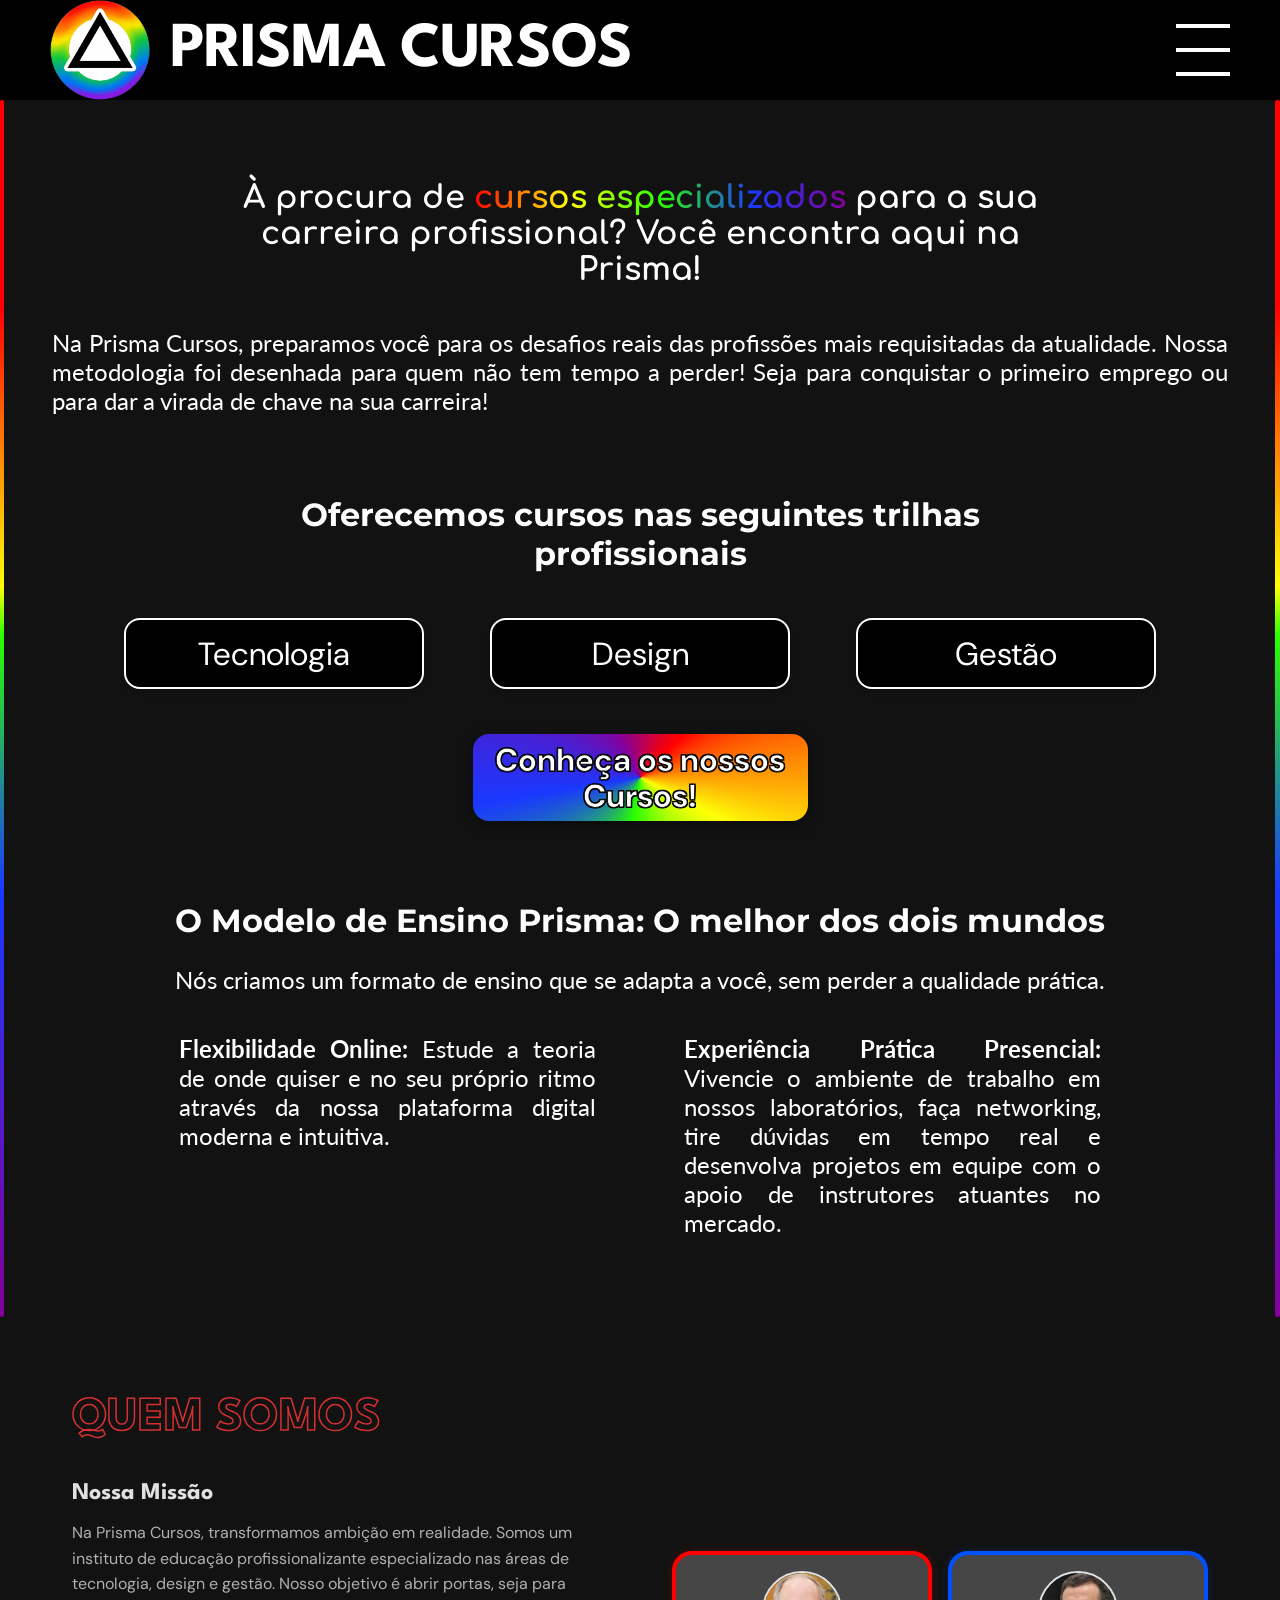
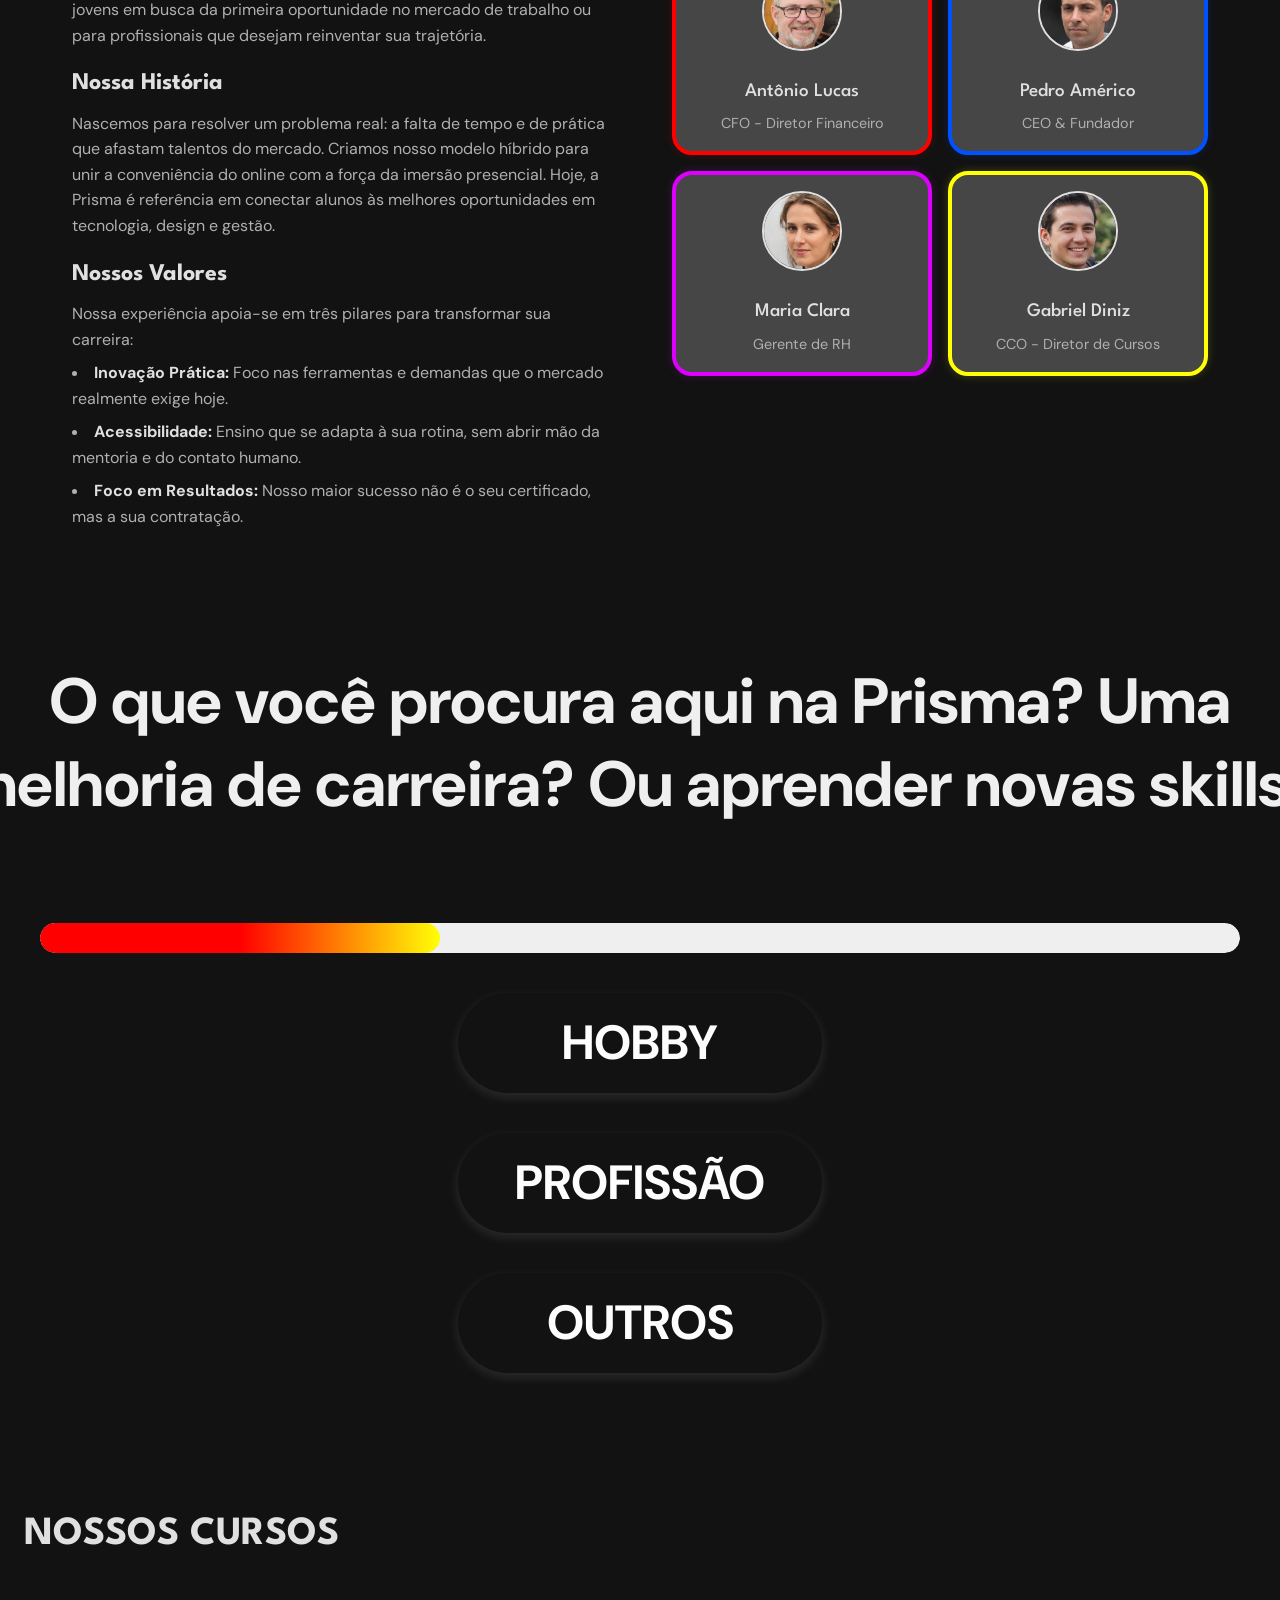
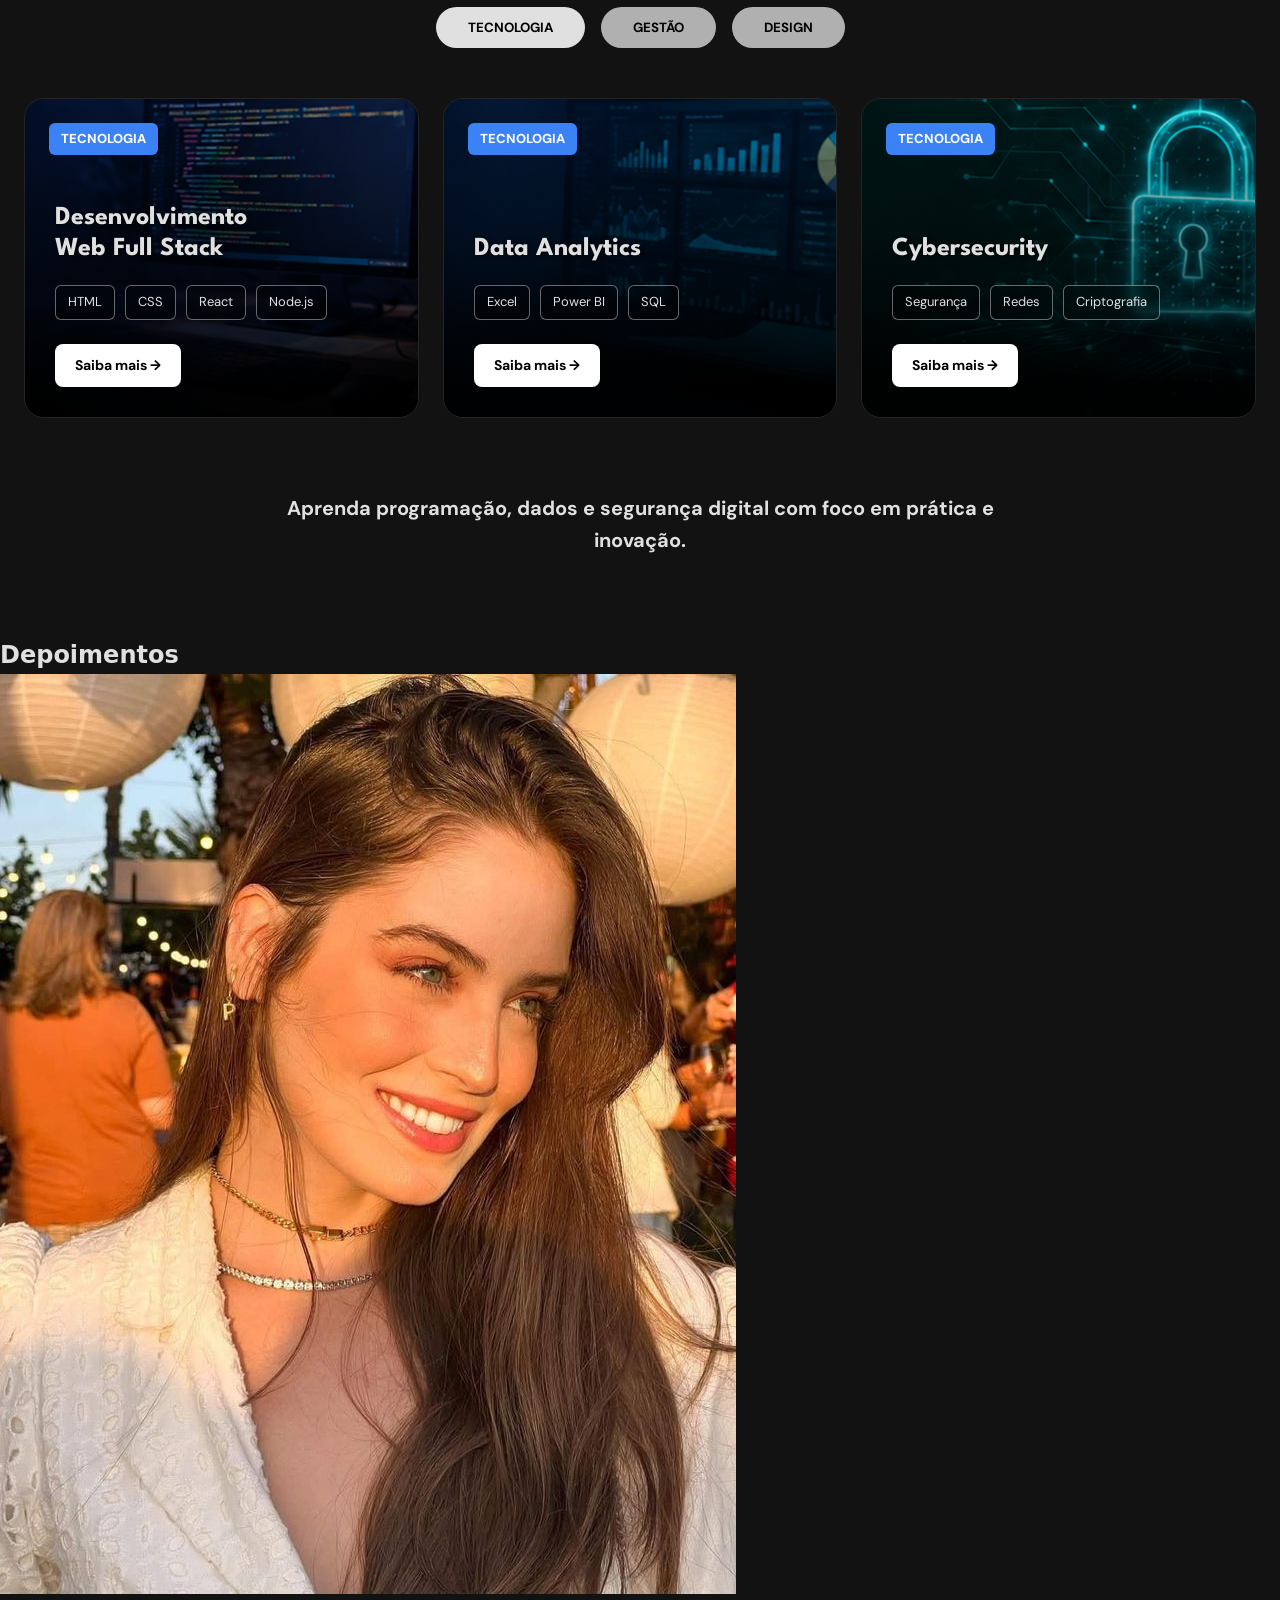
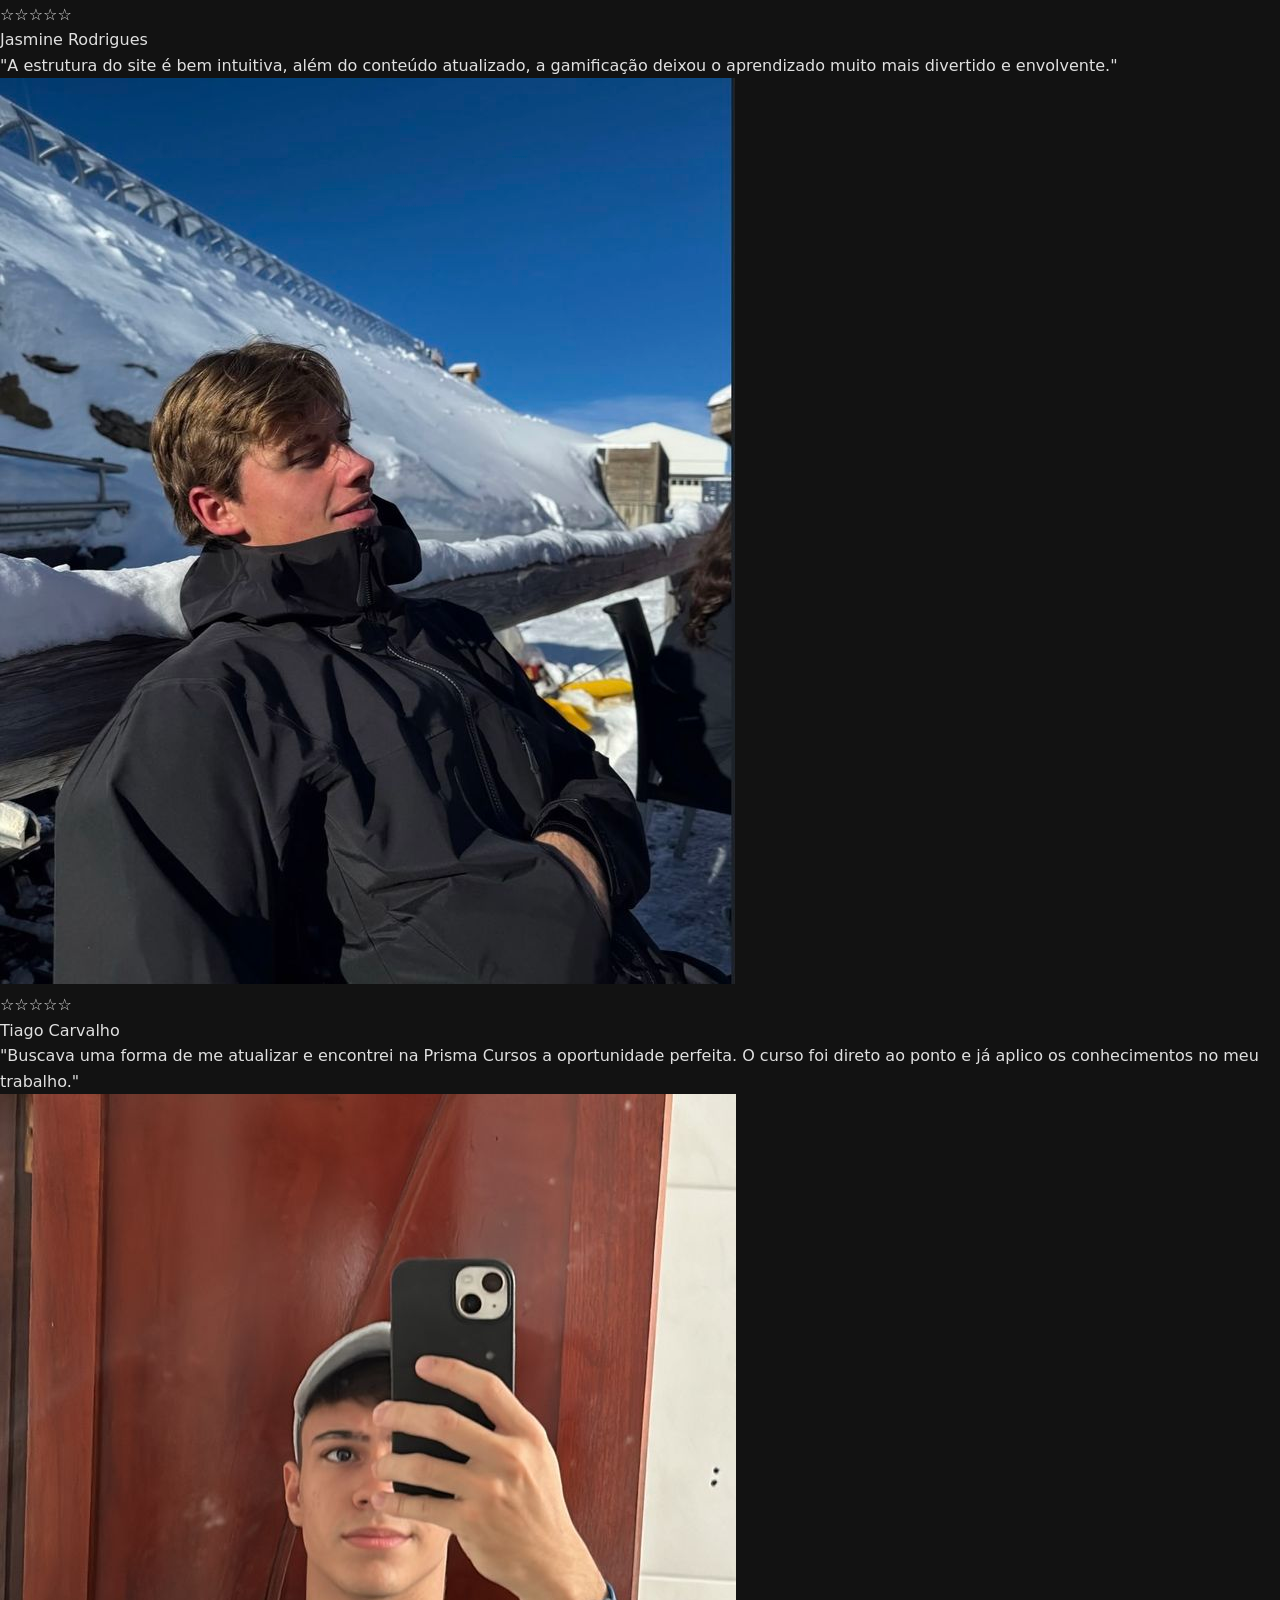
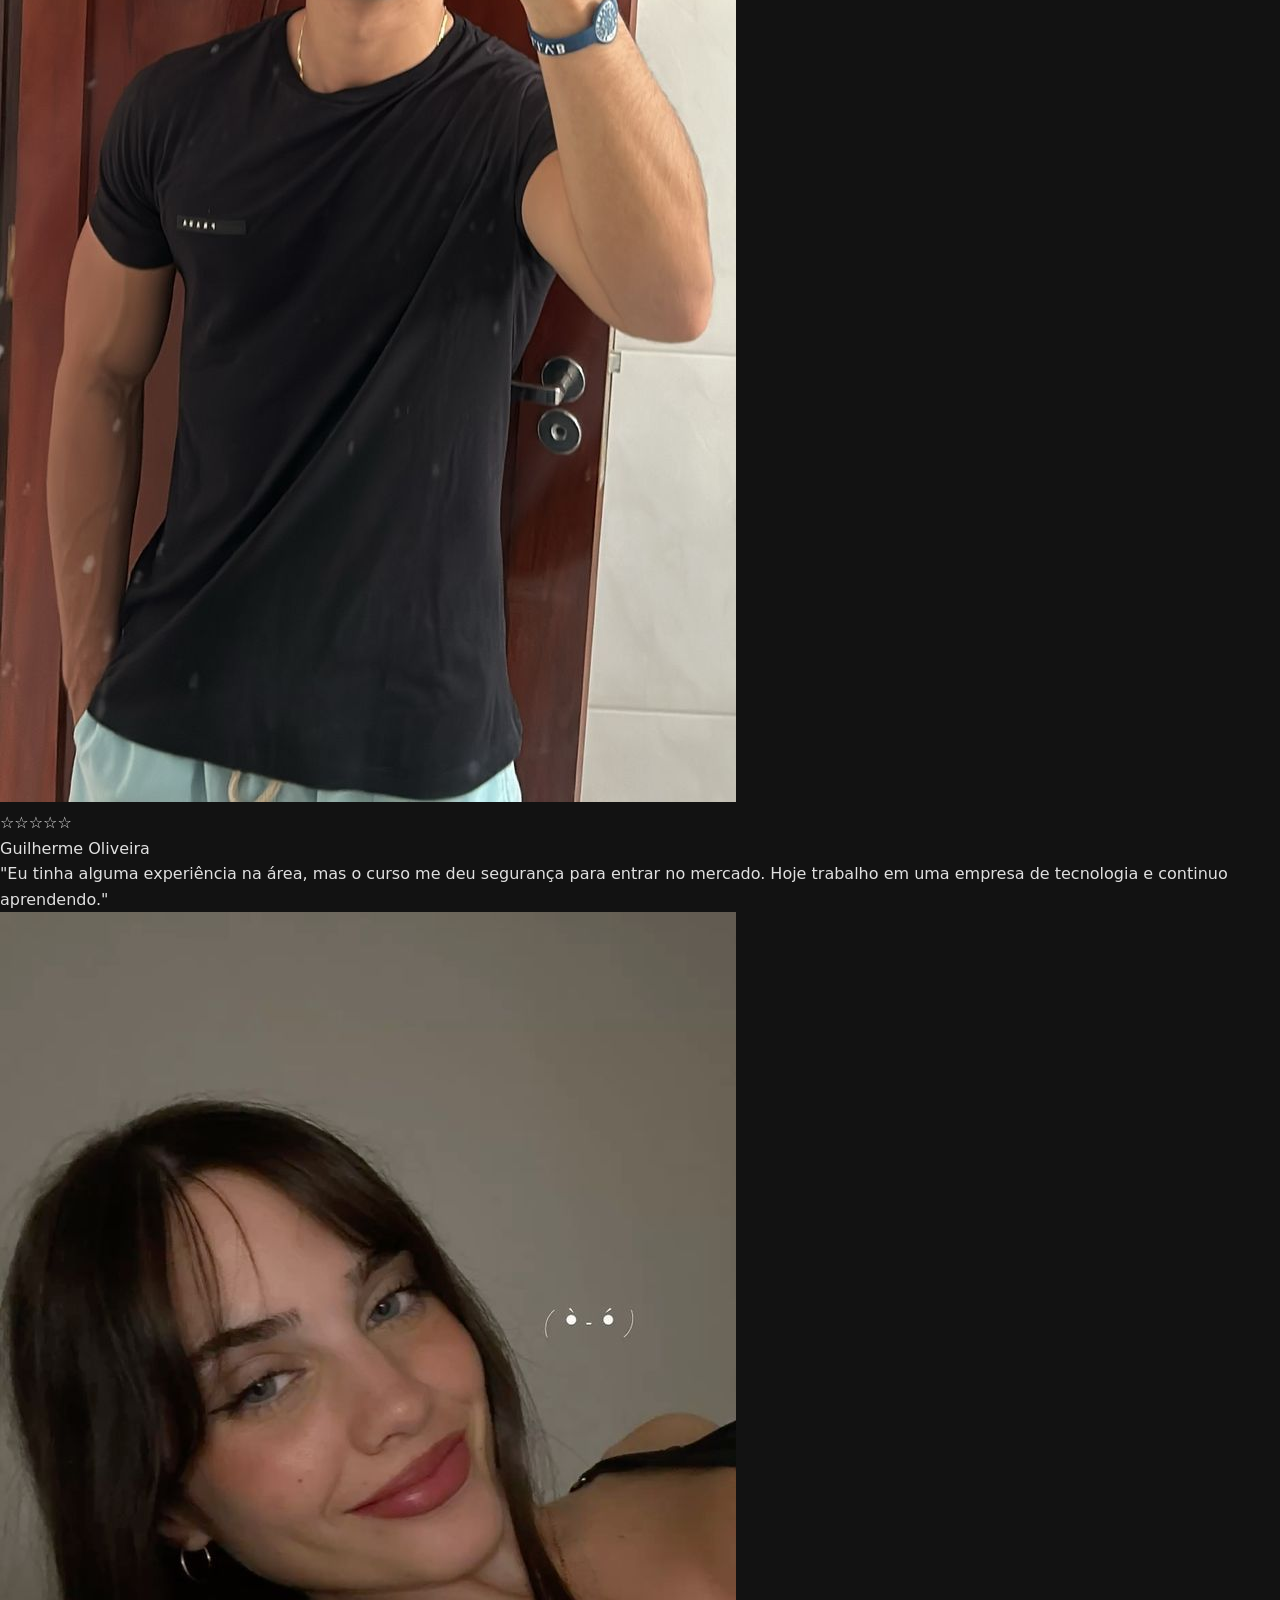
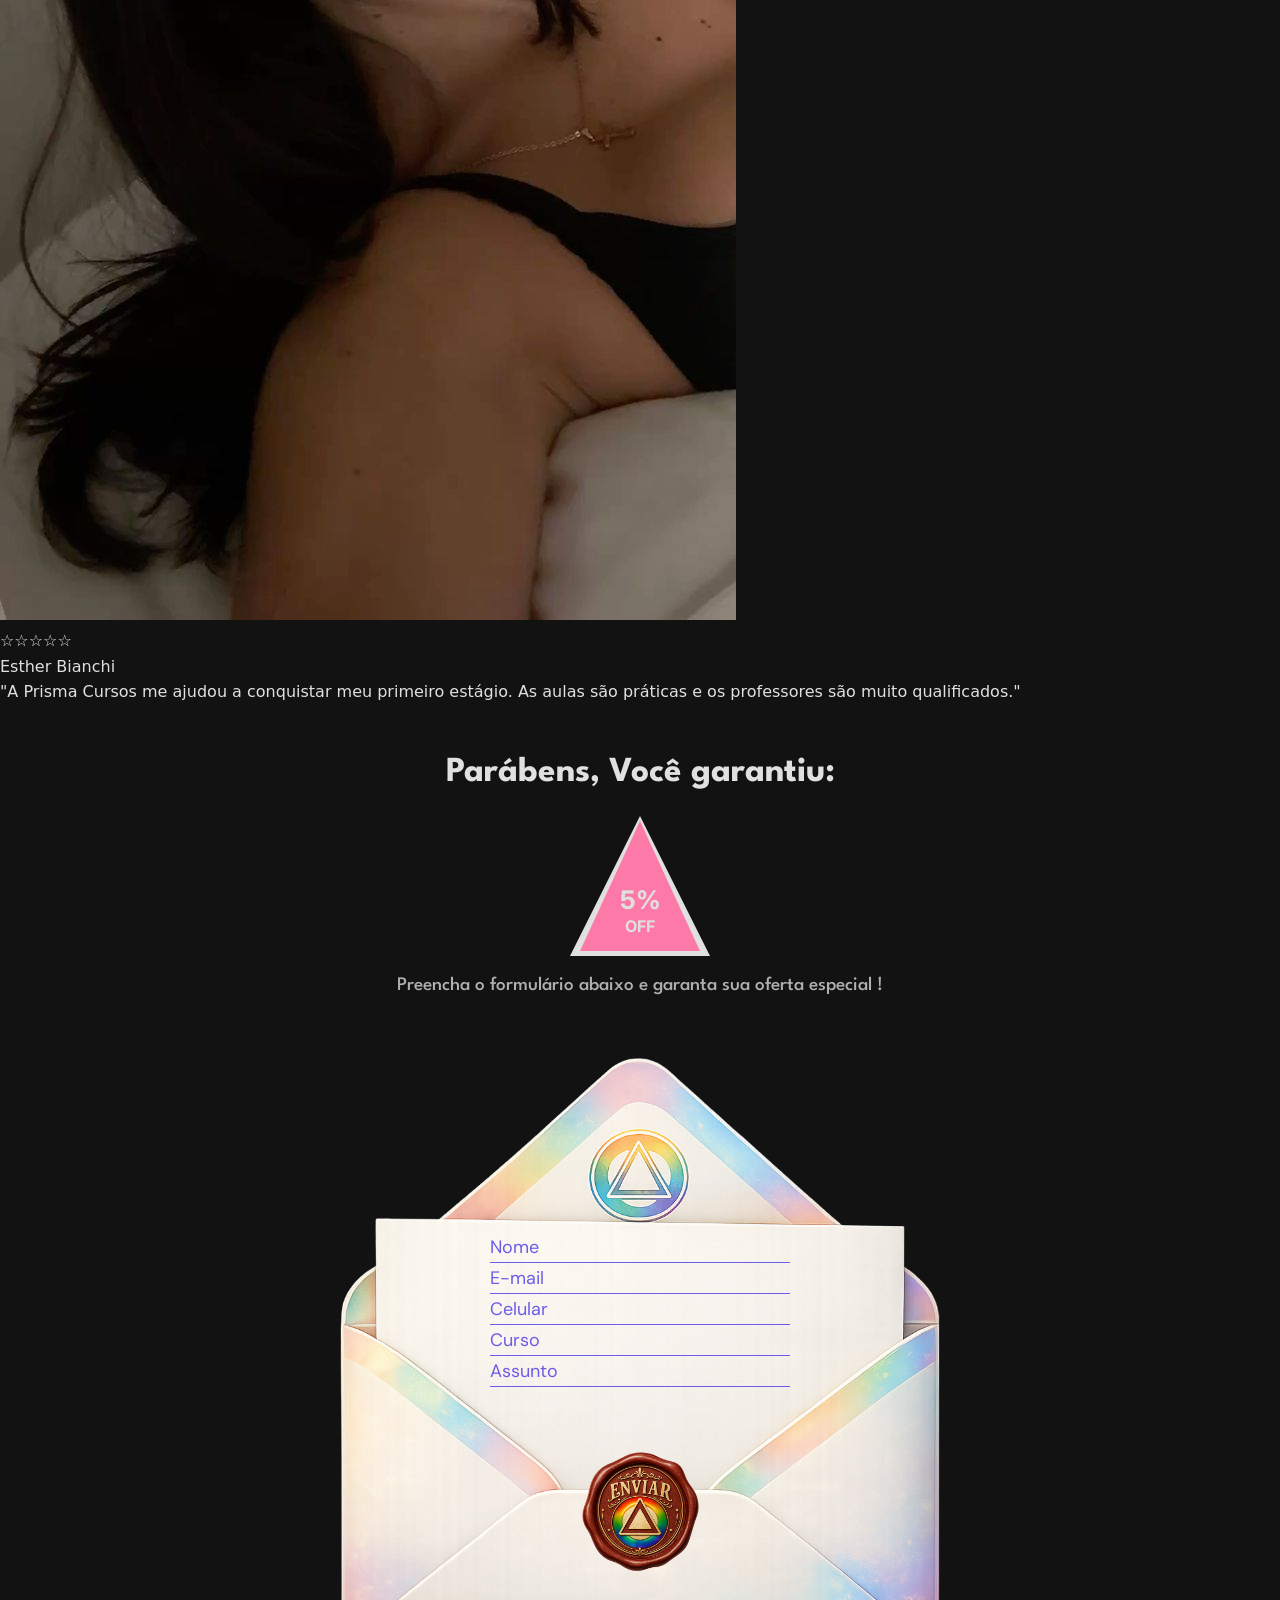
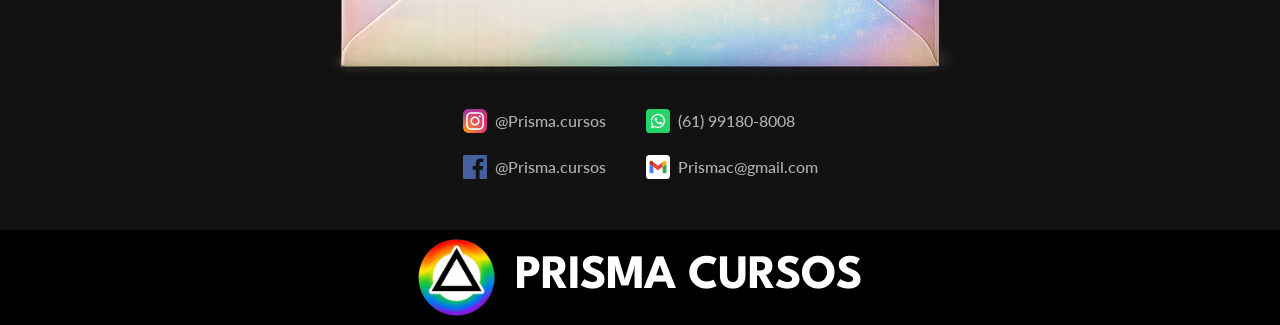
==== commit e1a8e6de: "ajuste(secoes): reordena as secoes e corrige o link da ancora de depoimentos" ====
--- a/index.html
+++ b/index.html
@@ -62,7 +62,7 @@
           </a>
         </li>
         <li class="menu-item">
-          <a href="#depoimento" class="menu-link" id="menu-link-depoimento">
+          <a href="#depoimentos" class="menu-link" id="menu-link-depoimento">
             <span class="menu-icon">▲</span>
             <span class="menu-label">DEPOIMENTOS</span>
           </a>
@@ -150,154 +150,6 @@
       </div>
     </section>
 
-    <!-- ============ CARROSSEL DE CURSOS ============ -->
-    <section id="cursos" class="secao-cursos">
-      <h2 class="titulo-cursos">NOSSOS CURSOS</h2>
-
-      <div class="filtros-cursos">
-        <button class="botao-filtro ativo" data-categoria="tecnologia">TECNOLOGIA</button>
-        <button class="botao-filtro" data-categoria="gestao">GESTÃO</button>
-        <button class="botao-filtro" data-categoria="design">DESIGN</button>
-      </div>
-
-      <div class="container-carrossel">
-        <div class="trilha-carrossel">
-
-          <div class="cartao-curso" data-categoria="tecnologia">
-            <img src="assets/bg-fullstack.png" alt="Fundo Desenvolvimento Web" class="fundo-cartao">
-            <div class="conteudo-cartao">
-              <span class="etiqueta etiqueta-tec">TECNOLOGIA</span>
-              <h3>Desenvolvimento<br>Web Full Stack</h3>
-              <div class="grupo-habilidades">
-                <span>HTML</span>
-                <span>CSS</span>
-                <span>React</span>
-                <span>Node.js</span>
-              </div>
-              <a href="#contato" class="botao-saiba-mais">Saiba mais &rarr;</a>
-            </div>
-          </div>
-
-          <div class="cartao-curso" data-categoria="tecnologia">
-            <img src="assets/bg-analytics.png" alt="Fundo Data Analytics" class="fundo-cartao">
-            <div class="conteudo-cartao">
-              <span class="etiqueta etiqueta-tec">TECNOLOGIA</span>
-              <h3>Data Analytics</h3>
-              <div class="grupo-habilidades">
-                <span>Excel</span>
-                <span>Power BI</span>
-                <span>SQL</span>
-              </div>
-              <a href="#contato" class="botao-saiba-mais">Saiba mais &rarr;</a>
-            </div>
-          </div>
-
-          <div class="cartao-curso" data-categoria="tecnologia">
-            <img src="assets/bg-cyber.png" alt="Fundo Cybersecurity" class="fundo-cartao">
-            <div class="conteudo-cartao">
-              <span class="etiqueta etiqueta-tec">TECNOLOGIA</span>
-              <h3>Cybersecurity</h3>
-              <div class="grupo-habilidades">
-                <span>Segurança</span>
-                <span>Redes</span>
-                <span>Criptografia</span>
-              </div>
-              <a href="#contato" class="botao-saiba-mais">Saiba mais &rarr;</a>
-            </div>
-          </div>
-
-          <div class="cartao-curso oculto" data-categoria="gestao">
-            <img src="assets/bg-gestao-projetos.png" alt="Fundo Gestão de Projetos" class="fundo-cartao">
-            <div class="conteudo-cartao">
-              <span class="etiqueta etiqueta-gestao">GESTÃO</span>
-              <h3>Gestão<br>de Projetos</h3>
-              <div class="grupo-habilidades">
-                <span>Scrum</span>
-                <span>Kanban</span>
-                <span>Agilidade</span>
-              </div>
-              <a href="#contato" class="botao-saiba-mais">Saiba mais &rarr;</a>
-            </div>
-          </div>
-
-          <div class="cartao-curso oculto" data-categoria="gestao">
-            <img src="assets/bg-marketing.png" alt="Fundo Marketing Digital" class="fundo-cartao">
-            <div class="conteudo-cartao">
-              <span class="etiqueta etiqueta-gestao">GESTÃO</span>
-              <h3>Marketing Digital</h3>
-              <div class="grupo-habilidades">
-                <span>SEO</span>
-                <span>Tráfego Pago</span>
-                <span>Redes Sociais</span>
-              </div>
-              <a href="#contato" class="botao-saiba-mais">Saiba mais &rarr;</a>
-            </div>
-          </div>
-
-          <div class="cartao-curso oculto" data-categoria="gestao">
-            <img src="assets/bg-lideranca.png" alt="Fundo Liderança" class="fundo-cartao">
-            <div class="conteudo-cartao">
-              <span class="etiqueta etiqueta-gestao">GESTÃO</span>
-              <h3>Liderança e<br>Gestão de Pessoas</h3>
-              <div class="grupo-habilidades">
-                <span>Liderança</span>
-                <span>Comunicação</span>
-                <span>Team Building</span>
-              </div>
-              <a href="#contato" class="botao-saiba-mais">Saiba mais &rarr;</a>
-            </div>
-          </div>
-
-          <div class="cartao-curso oculto" data-categoria="design">
-            <img src="assets/bg-uiux.png" alt="Fundo UI/UX" class="fundo-cartao">
-            <div class="conteudo-cartao">
-              <span class="etiqueta etiqueta-design">DESIGN</span>
-              <h3>UI/UX Design</h3>
-              <div class="grupo-habilidades">
-                <span>Figma</span>
-                <span>Wireframe</span>
-                <span>Protótipo</span>
-              </div>
-              <a href="#contato" class="botao-saiba-mais">Saiba mais &rarr;</a>
-            </div>
-          </div>
-
-          <div class="cartao-curso oculto" data-categoria="design">
-            <img src="assets/bg-grafico.png" alt="Fundo Design Gráfico" class="fundo-cartao">
-            <div class="conteudo-cartao">
-              <span class="etiqueta etiqueta-design">DESIGN</span>
-              <h3>Design Gráfico</h3>
-              <div class="grupo-habilidades">
-                <span>Photoshop</span>
-                <span>Illustrator</span>
-                <span>Branding</span>
-              </div>
-              <a href="#contato" class="botao-saiba-mais">Saiba mais &rarr;</a>
-            </div>
-          </div>
-
-          <div class="cartao-curso oculto" data-categoria="design">
-            <img src="assets/bg-motion.png" alt="Fundo Motion Design" class="fundo-cartao">
-            <div class="conteudo-cartao">
-              <span class="etiqueta etiqueta-design">DESIGN</span>
-              <h3>Motion Design</h3>
-              <div class="grupo-habilidades">
-                <span>After Effects</span>
-                <span>Animação</span>
-                <span>Vídeo</span>
-              </div>
-              <a href="#contato" class="botao-saiba-mais">Saiba mais &rarr;</a>
-            </div>
-          </div>
-
-        </div>
-      </div>
-
-      <p class="texto-informativo-cursos" id="texto-informativo-cursos">
-        Aprenda programação, dados e segurança digital com foco em prática e inovação.
-      </p>
-    </section>
-
     <!-- ============ SEÇÃO: QUEM SOMOS ============ -->
     <section id="quem-somos" class="quem-somos-container">
       <div class="conteudo-texto">
@@ -417,6 +269,192 @@
       </div>
     </section>
 
+    <!-- ============ CARROSSEL DE CURSOS ============ -->
+    <section id="cursos" class="secao-cursos">
+      <h2 class="titulo-cursos">NOSSOS CURSOS</h2>
+
+      <div class="filtros-cursos">
+        <button class="botao-filtro ativo" data-categoria="tecnologia">TECNOLOGIA</button>
+        <button class="botao-filtro" data-categoria="gestao">GESTÃO</button>
+        <button class="botao-filtro" data-categoria="design">DESIGN</button>
+      </div>
+
+      <div class="container-carrossel">
+        <div class="trilha-carrossel">
+
+          <div class="cartao-curso" data-categoria="tecnologia">
+            <img src="assets/bg-fullstack.png" alt="Fundo Desenvolvimento Web" class="fundo-cartao">
+            <div class="conteudo-cartao">
+              <span class="etiqueta etiqueta-tec">TECNOLOGIA</span>
+              <h3>Desenvolvimento<br>Web Full Stack</h3>
+              <div class="grupo-habilidades">
+                <span>HTML</span>
+                <span>CSS</span>
+                <span>React</span>
+                <span>Node.js</span>
+              </div>
+              <a href="#contato" class="botao-saiba-mais">Saiba mais &rarr;</a>
+            </div>
+          </div>
+
+          <div class="cartao-curso" data-categoria="tecnologia">
+            <img src="assets/bg-analytics.png" alt="Fundo Data Analytics" class="fundo-cartao">
+            <div class="conteudo-cartao">
+              <span class="etiqueta etiqueta-tec">TECNOLOGIA</span>
+              <h3>Data Analytics</h3>
+              <div class="grupo-habilidades">
+                <span>Excel</span>
+                <span>Power BI</span>
+                <span>SQL</span>
+              </div>
+              <a href="#contato" class="botao-saiba-mais">Saiba mais &rarr;</a>
+            </div>
+          </div>
+
+          <div class="cartao-curso" data-categoria="tecnologia">
+            <img src="assets/bg-cyber.png" alt="Fundo Cybersecurity" class="fundo-cartao">
+            <div class="conteudo-cartao">
+              <span class="etiqueta etiqueta-tec">TECNOLOGIA</span>
+              <h3>Cybersecurity</h3>
+              <div class="grupo-habilidades">
+                <span>Segurança</span>
+                <span>Redes</span>
+                <span>Criptografia</span>
+              </div>
+              <a href="#contato" class="botao-saiba-mais">Saiba mais &rarr;</a>
+            </div>
+          </div>
+
+          <div class="cartao-curso oculto" data-categoria="gestao">
+            <img src="assets/bg-gestao-projetos.png" alt="Fundo Gestão de Projetos" class="fundo-cartao">
+            <div class="conteudo-cartao">
+              <span class="etiqueta etiqueta-gestao">GESTÃO</span>
+              <h3>Gestão<br>de Projetos</h3>
+              <div class="grupo-habilidades">
+                <span>Scrum</span>
+                <span>Kanban</span>
+                <span>Agilidade</span>
+              </div>
+              <a href="#contato" class="botao-saiba-mais">Saiba mais &rarr;</a>
+            </div>
+          </div>
+
+          <div class="cartao-curso oculto" data-categoria="gestao">
+            <img src="assets/bg-marketing.png" alt="Fundo Marketing Digital" class="fundo-cartao">
+            <div class="conteudo-cartao">
+              <span class="etiqueta etiqueta-gestao">GESTÃO</span>
+              <h3>Marketing Digital</h3>
+              <div class="grupo-habilidades">
+                <span>SEO</span>
+                <span>Tráfego Pago</span>
+                <span>Redes Sociais</span>
+              </div>
+              <a href="#contato" class="botao-saiba-mais">Saiba mais &rarr;</a>
+            </div>
+          </div>
+
+          <div class="cartao-curso oculto" data-categoria="gestao">
+            <img src="assets/bg-lideranca.png" alt="Fundo Liderança" class="fundo-cartao">
+            <div class="conteudo-cartao">
+              <span class="etiqueta etiqueta-gestao">GESTÃO</span>
+              <h3>Liderança e<br>Gestão de Pessoas</h3>
+              <div class="grupo-habilidades">
+                <span>Liderança</span>
+                <span>Comunicação</span>
+                <span>Team Building</span>
+              </div>
+              <a href="#contato" class="botao-saiba-mais">Saiba mais &rarr;</a>
+            </div>
+          </div>
+
+          <div class="cartao-curso oculto" data-categoria="design">
+            <img src="assets/bg-uiux.png" alt="Fundo UI/UX" class="fundo-cartao">
+            <div class="conteudo-cartao">
+              <span class="etiqueta etiqueta-design">DESIGN</span>
+              <h3>UI/UX Design</h3>
+              <div class="grupo-habilidades">
+                <span>Figma</span>
+                <span>Wireframe</span>
+                <span>Protótipo</span>
+              </div>
+              <a href="#contato" class="botao-saiba-mais">Saiba mais &rarr;</a>
+            </div>
+          </div>
+
+          <div class="cartao-curso oculto" data-categoria="design">
+            <img src="assets/bg-grafico.png" alt="Fundo Design Gráfico" class="fundo-cartao">
+            <div class="conteudo-cartao">
+              <span class="etiqueta etiqueta-design">DESIGN</span>
+              <h3>Design Gráfico</h3>
+              <div class="grupo-habilidades">
+                <span>Photoshop</span>
+                <span>Illustrator</span>
+                <span>Branding</span>
+              </div>
+              <a href="#contato" class="botao-saiba-mais">Saiba mais &rarr;</a>
+            </div>
+          </div>
+
+          <div class="cartao-curso oculto" data-categoria="design">
+            <img src="assets/bg-motion.png" alt="Fundo Motion Design" class="fundo-cartao">
+            <div class="conteudo-cartao">
+              <span class="etiqueta etiqueta-design">DESIGN</span>
+              <h3>Motion Design</h3>
+              <div class="grupo-habilidades">
+                <span>After Effects</span>
+                <span>Animação</span>
+                <span>Vídeo</span>
+              </div>
+              <a href="#contato" class="botao-saiba-mais">Saiba mais &rarr;</a>
+            </div>
+          </div>
+
+        </div>
+      </div>
+
+      <p class="texto-informativo-cursos" id="texto-informativo-cursos">
+        Aprenda programação, dados e segurança digital com foco em prática e inovação.
+      </p>
+    </section>
+
+    <!-- ============ DEPOIMENTOS ============ -->
+    <section id="depoimentos" class="depoimentos-container">
+      <div class="depoimentos-wrapper">
+        <h2 class="depoimentos-titulo">Depoimentos</h2>
+        <div class="depoimentos-grid">
+
+          <div class="depoimentos-card">
+            <img class="depoimentos-avatar" src="assets/img/JasmineRodrigues.jpg" alt="Jasmine Rodrigues">
+            <div class="depoimentos-estrelas">☆☆☆☆☆</div>
+            <p class="depoimentos-nome">Jasmine Rodrigues</p>
+            <p class="depoimentos-texto">"A estrutura do site é bem intuitiva, além do conteúdo atualizado, a gamificação deixou o aprendizado muito mais divertido e envolvente."</p>
+          </div>
+
+          <div class="depoimentos-card">
+            <img class="depoimentos-avatar" src="assets/img/TiagoCarvalho.jpg" alt="Tiago Carvalho">
+            <div class="depoimentos-estrelas">☆☆☆☆☆</div>
+            <p class="depoimentos-nome">Tiago Carvalho</p>
+            <p class="depoimentos-texto">"Buscava uma forma de me atualizar e encontrei na Prisma Cursos a oportunidade perfeita. O curso foi direto ao ponto e já aplico os conhecimentos no meu trabalho."</p>
+          </div>
+
+          <div class="depoimentos-card">
+            <img class="depoimentos-avatar" src="assets/img/GuilhermeOliveira.jpeg" alt="Guilherme Oliveira">
+            <div class="depoimentos-estrelas">☆☆☆☆☆</div>
+            <p class="depoimentos-nome">Guilherme Oliveira</p>
+            <p class="depoimentos-texto">"Eu tinha alguma experiência na área, mas o curso me deu segurança para entrar no mercado. Hoje trabalho em uma empresa de tecnologia e continuo aprendendo."</p>
+          </div>
+
+          <div class="depoimentos-card">
+            <img class="depoimentos-avatar" src="assets/img/EstherBianchi.jpg" alt="Esther Bianchi">
+            <div class="depoimentos-estrelas">☆☆☆☆☆</div>
+            <p class="depoimentos-nome">Esther Bianchi</p>
+            <p class="depoimentos-texto">"A Prisma Cursos me ajudou a conquistar meu primeiro estágio. As aulas são práticas e os professores são muito qualificados."</p>
+          </div>
+
+        </div>
+      </div>
+    </section>
+
     <!-- ============ CONTATO ============ -->
     <section id="contato">
       <div class="cabecalho-oferta">
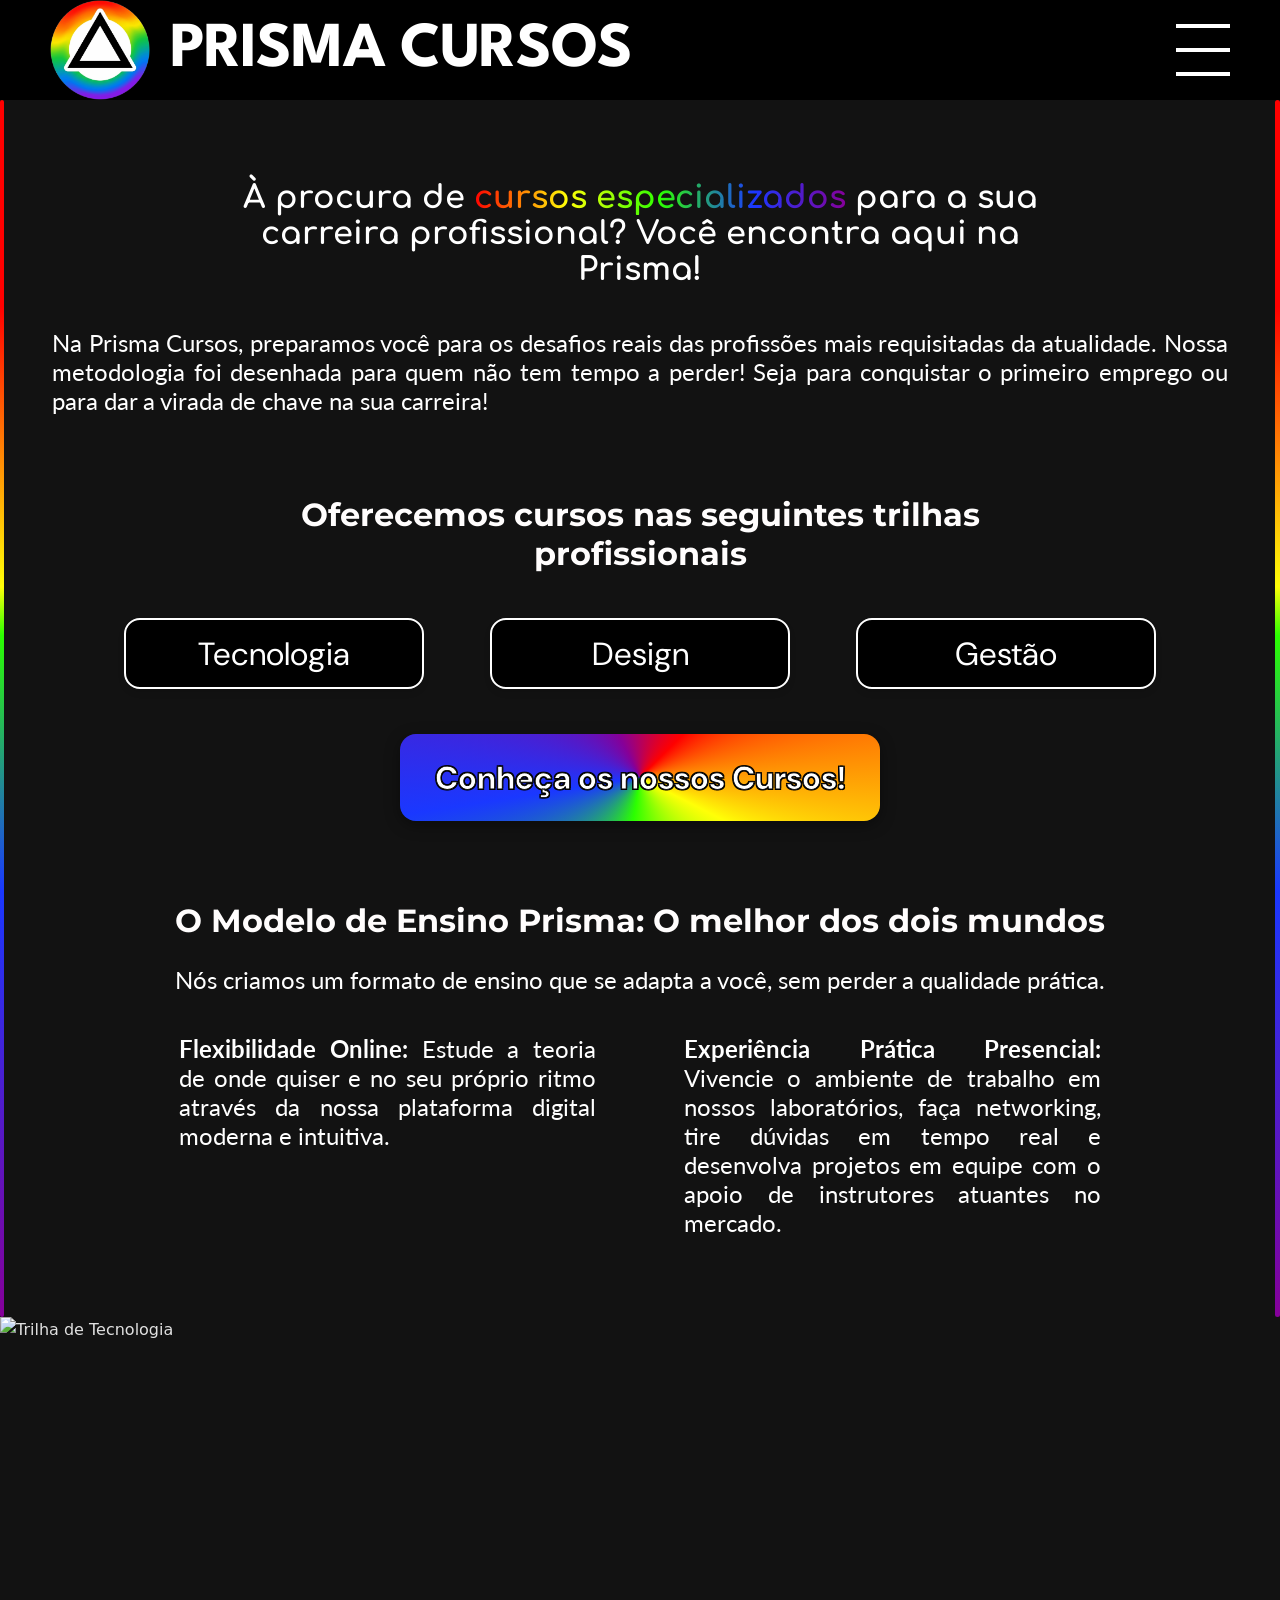
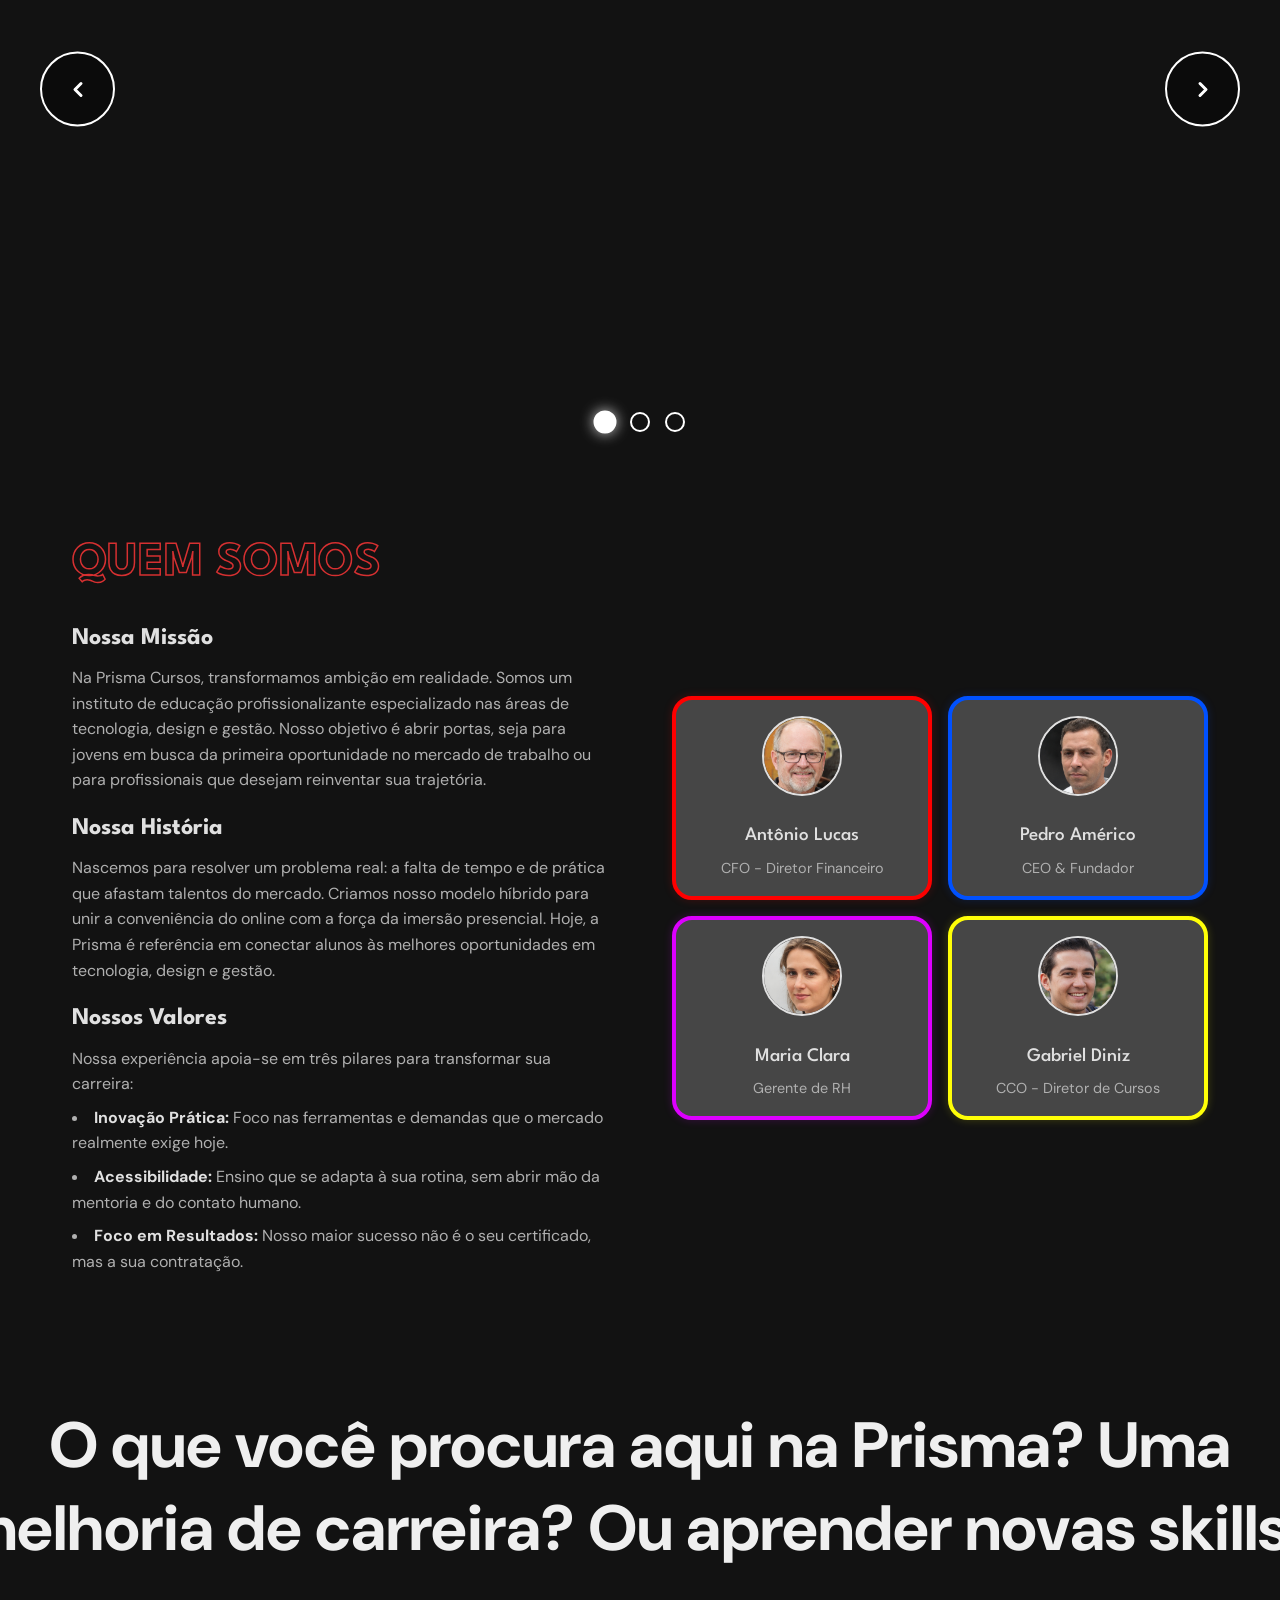
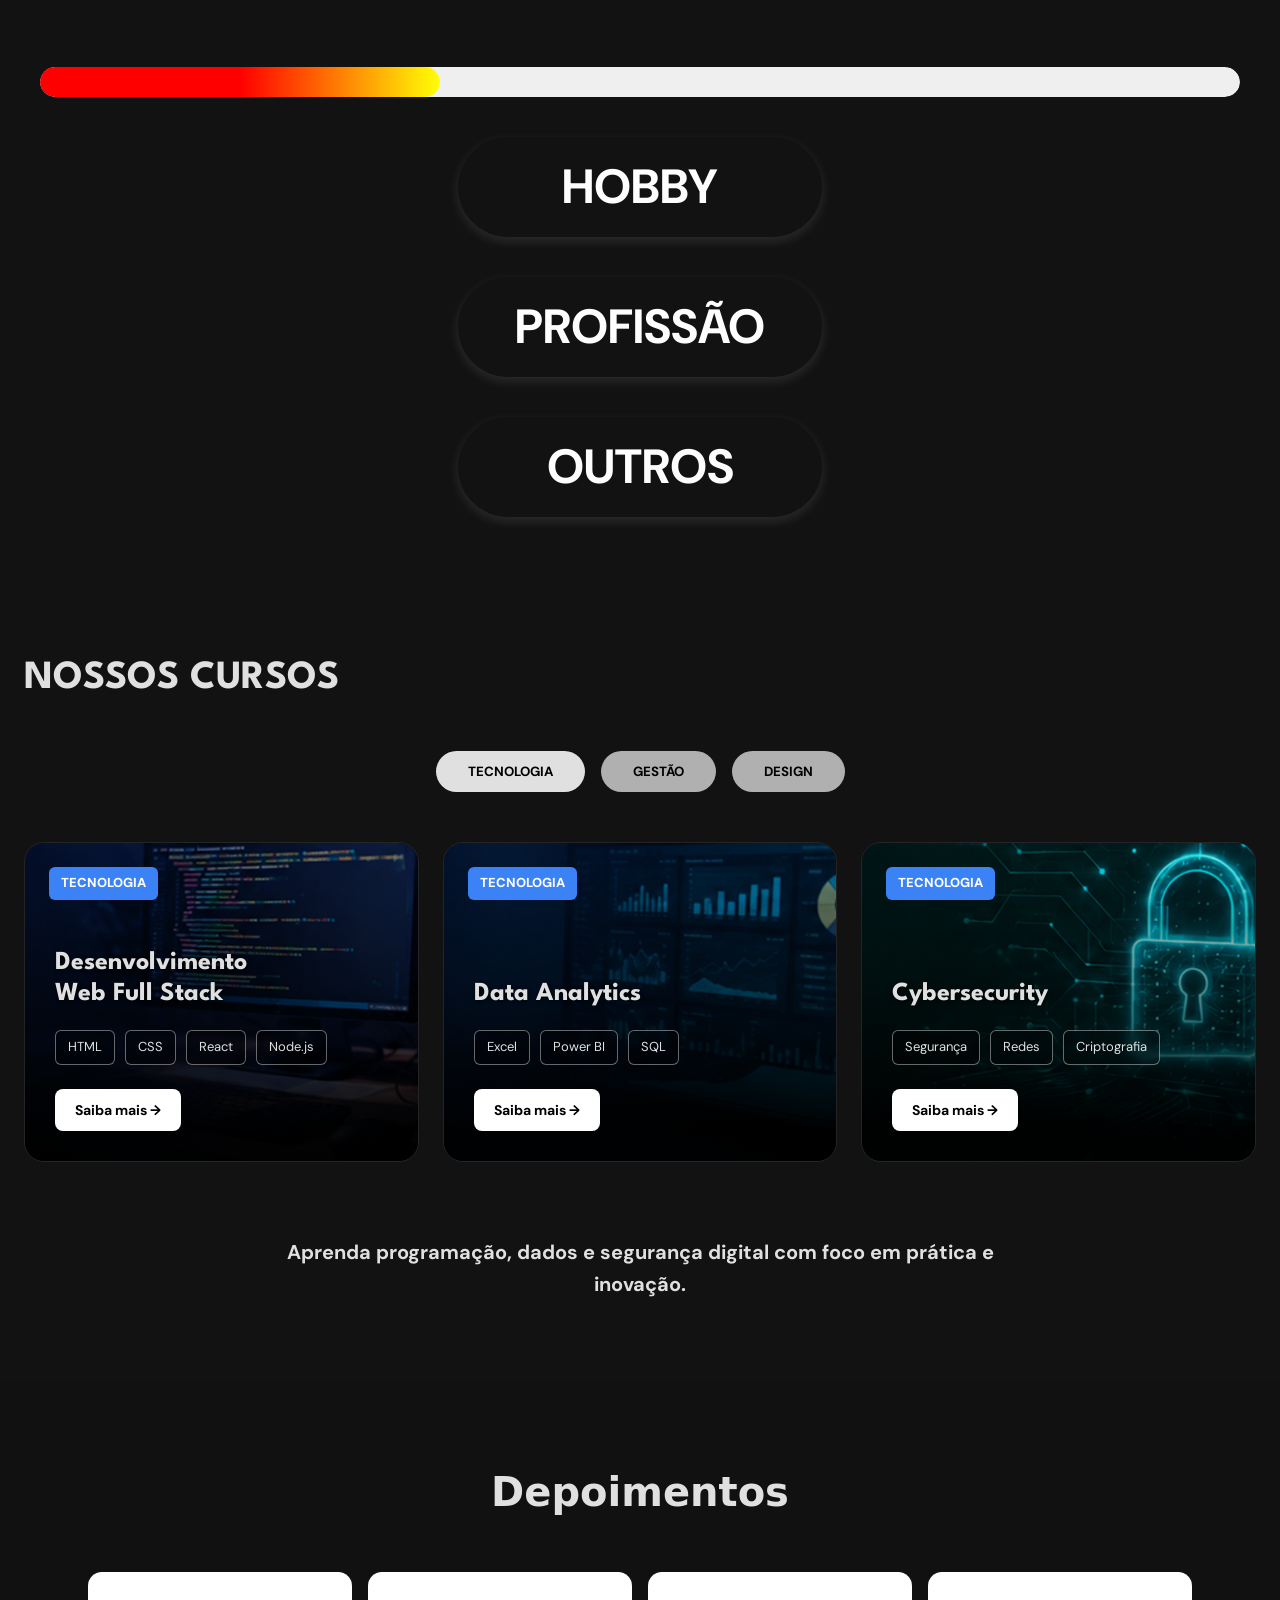
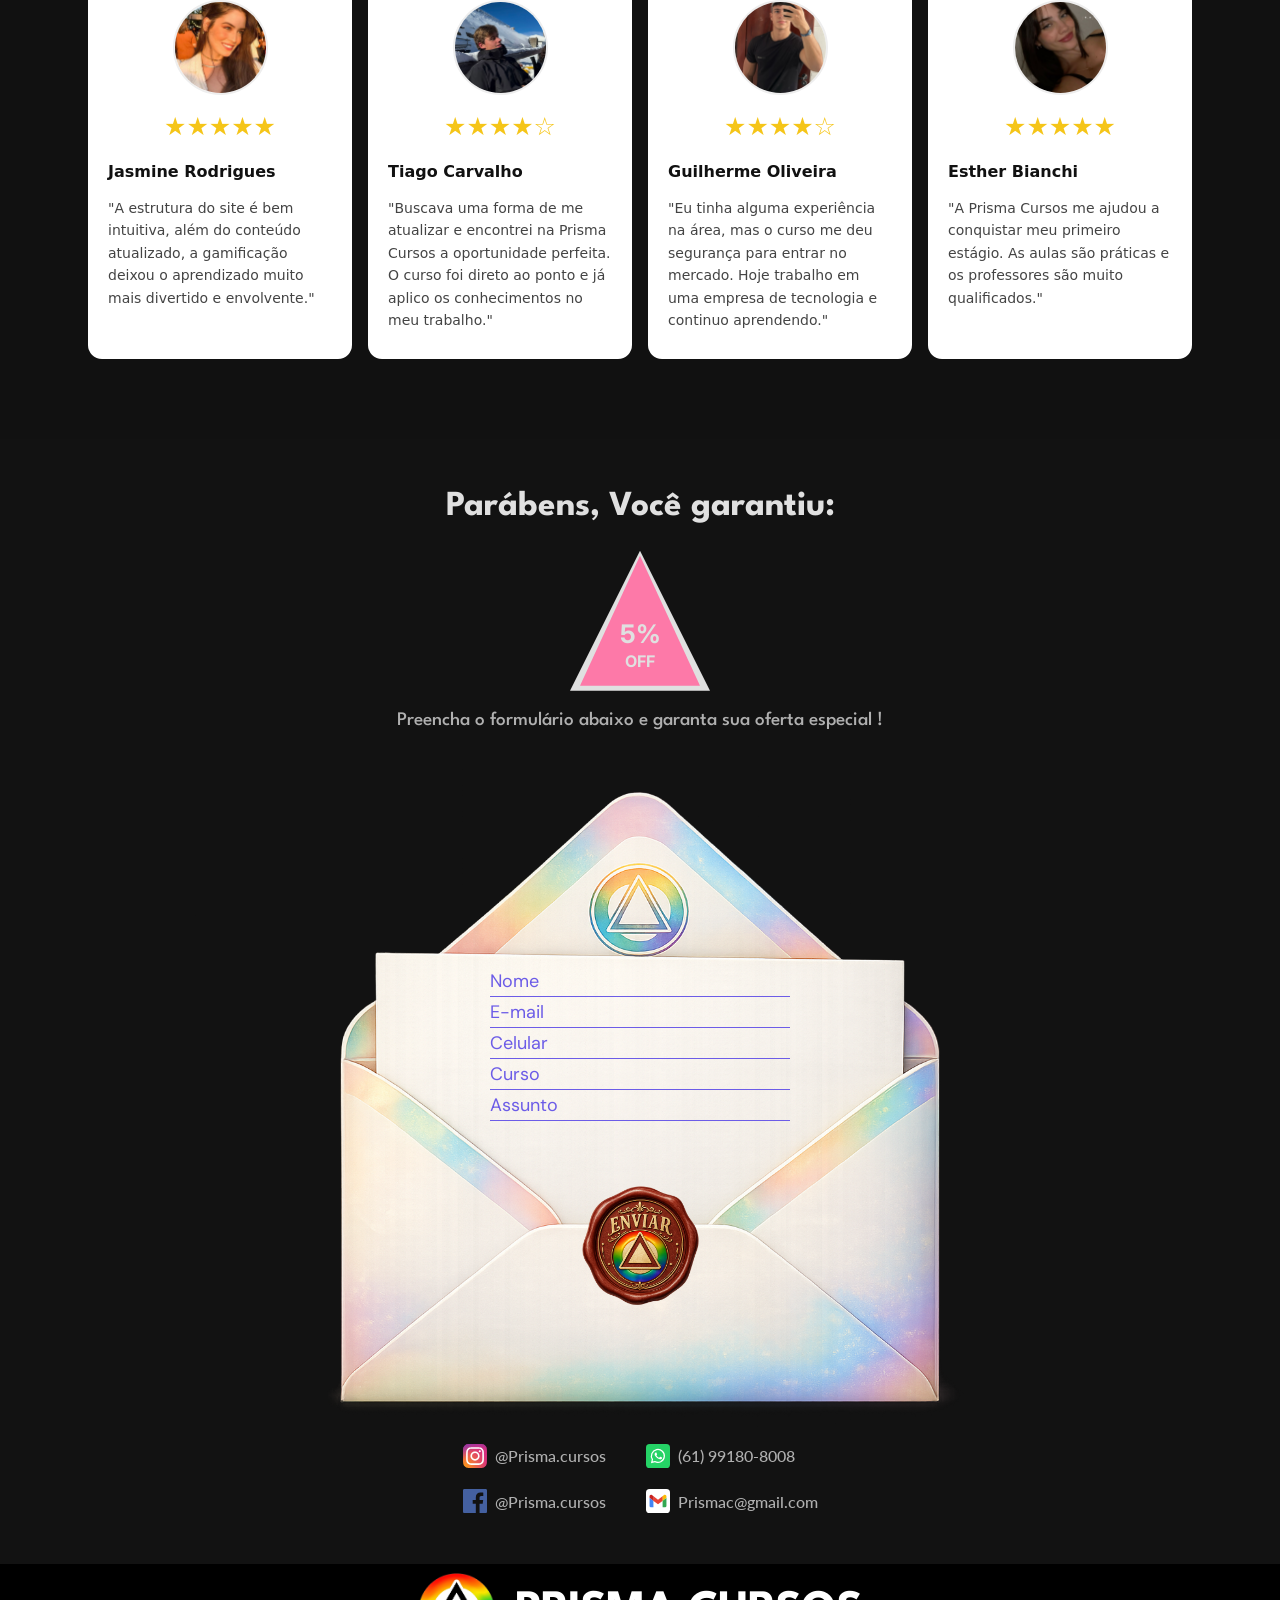
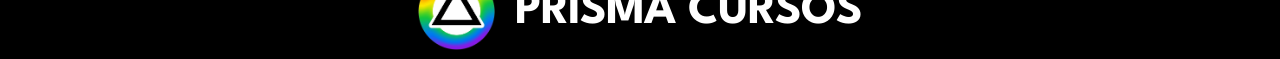
==== commit ab1fad24: "ajuste(carrossel): restaura o carrossel de fotos e estilos" ====
--- a/index.html
+++ b/index.html
@@ -38,7 +38,7 @@
     <div class="menu-overlay" id="menu-overlay">
       <ul class="menu-list" id="menu-list">
         <li class="menu-item">
-          <a href="#prisma" class="menu-link" id="menu-link-prisma">
+          <a href="#apresentacao" class="menu-link" id="menu-link-prisma">
             <span class="menu-icon">▲</span>
             <span class="menu-label">PRISMA</span>
           </a>
@@ -131,7 +131,7 @@
               </div>
             </div>
           </div>
-          <a href="#cursos" class="cta-cursos-btn">Conheça os nossos<br>Cursos!</a>
+          <a href="#cursos" class="cta-cursos-btn">Conheça os nossos Cursos!</a>
         </div>
 
         <!-- Parte 2: Modelo de Ensino -->
@@ -146,6 +146,43 @@
               <span class="destaque-modelo">Experiência Prática Presencial:</span> Vivencie o ambiente de trabalho em nossos laboratórios, faça networking, tire dúvidas em tempo real e desenvolva projetos em equipe com o apoio de instrutores atuantes no mercado.
             </div>
           </div>
+        </div>
+      </div>
+    </section>
+
+    <!-- ============ CARROSSEL DE FOTOS ============ -->
+    <section id="carrossel-cursos">
+      <div class="carrossel-container">
+        <!-- Wrapper dos Slides -->
+        <div class="carrossel-wrapper">
+          <div class="carrossel-slide active" data-slide="0">
+            <img src="assets/carousel-slide-1.png" alt="Trilha de Tecnologia">
+          </div>
+          <div class="carrossel-slide" data-slide="1">
+            <img src="assets/carousel-slide-2.png" alt="Trilha de Design">
+          </div>
+          <div class="carrossel-slide" data-slide="2">
+            <img src="assets/carousel-slide-3.png" alt="Trilha de Gestão">
+          </div>
+        </div>
+
+        <!-- Controles (Setas) -->
+        <button class="carrossel-btn prev" id="btn-carrossel-prev" aria-label="Slide anterior">
+          <svg width="24" height="24" viewBox="0 0 24 24" fill="none" stroke="#FFFFFF" stroke-width="3" stroke-linecap="round" stroke-linejoin="round">
+            <polyline points="15 18 9 12 15 6"></polyline>
+          </svg>
+        </button>
+        <button class="carrossel-btn next" id="btn-carrossel-next" aria-label="Próximo slide">
+          <svg width="24" height="24" viewBox="0 0 24 24" fill="none" stroke="#FFFFFF" stroke-width="3" stroke-linecap="round" stroke-linejoin="round">
+            <polyline points="9 18 15 12 9 6"></polyline>
+          </svg>
+        </button>
+
+        <!-- Indicadores (Dots) -->
+        <div class="carrossel-dots" id="dots-carrossel">
+          <button class="carrossel-dot active" data-slide="0" aria-label="Slide 1"></button>
+          <button class="carrossel-dot" data-slide="1" aria-label="Slide 2"></button>
+          <button class="carrossel-dot" data-slide="2" aria-label="Slide 3"></button>
         </div>
       </div>
     </section>
@@ -425,28 +462,28 @@
 
           <div class="depoimentos-card">
             <img class="depoimentos-avatar" src="assets/img/JasmineRodrigues.jpg" alt="Jasmine Rodrigues">
-            <div class="depoimentos-estrelas">☆☆☆☆☆</div>
+            <div class="depoimentos-estrelas">★★★★★</div>
             <p class="depoimentos-nome">Jasmine Rodrigues</p>
             <p class="depoimentos-texto">"A estrutura do site é bem intuitiva, além do conteúdo atualizado, a gamificação deixou o aprendizado muito mais divertido e envolvente."</p>
           </div>
 
           <div class="depoimentos-card">
             <img class="depoimentos-avatar" src="assets/img/TiagoCarvalho.jpg" alt="Tiago Carvalho">
-            <div class="depoimentos-estrelas">☆☆☆☆☆</div>
+            <div class="depoimentos-estrelas">★★★★☆</div>
             <p class="depoimentos-nome">Tiago Carvalho</p>
             <p class="depoimentos-texto">"Buscava uma forma de me atualizar e encontrei na Prisma Cursos a oportunidade perfeita. O curso foi direto ao ponto e já aplico os conhecimentos no meu trabalho."</p>
           </div>
 
           <div class="depoimentos-card">
             <img class="depoimentos-avatar" src="assets/img/GuilhermeOliveira.jpeg" alt="Guilherme Oliveira">
-            <div class="depoimentos-estrelas">☆☆☆☆☆</div>
+            <div class="depoimentos-estrelas">★★★★☆</div>
             <p class="depoimentos-nome">Guilherme Oliveira</p>
             <p class="depoimentos-texto">"Eu tinha alguma experiência na área, mas o curso me deu segurança para entrar no mercado. Hoje trabalho em uma empresa de tecnologia e continuo aprendendo."</p>
           </div>
 
           <div class="depoimentos-card">
             <img class="depoimentos-avatar" src="assets/img/EstherBianchi.jpg" alt="Esther Bianchi">
-            <div class="depoimentos-estrelas">☆☆☆☆☆</div>
+            <div class="depoimentos-estrelas">★★★★★</div>
             <p class="depoimentos-nome">Esther Bianchi</p>
             <p class="depoimentos-texto">"A Prisma Cursos me ajudou a conquistar meu primeiro estágio. As aulas são práticas e os professores são muito qualificados."</p>
           </div>
--- a/css/styles.css
+++ b/css/styles.css
@@ -894,7 +894,7 @@
 }
 
 .cta-cursos-btn {
-  width: 335px;
+  width: 480px;
   height: 87px;
   background: conic-gradient(from 45deg, #FF0000, #FFFF07, #2BFF00, #1A38FF, #850099, #FF0000);
   color: #FFFFFF;
@@ -1127,6 +1127,72 @@
   color: var(--cor-texto-claro);
 }
 
+/* ---------- Depoimentos ---------- */
+.depoimentos-container {
+  background: #111;
+  padding: 80px 0;
+}
+
+.depoimentos-wrapper {
+  max-width: 1200px;
+  margin: 0 auto;
+  padding: 0 48px;
+}
+
+.depoimentos-titulo {
+  color: var(--cor-texto);
+  font-size: 2.5rem;
+  font-weight: 700;
+  text-align: center;
+  margin: 0 0 48px;
+}
+
+.depoimentos-grid {
+  display: grid;
+  grid-template-columns: repeat(4, 1fr);
+  gap: 16px;
+}
+
+.depoimentos-card {
+  background: #fff;
+  border-radius: 14px;
+  padding: 28px 20px;
+  display: flex;
+  flex-direction: column;
+  align-items: flex-start;
+  gap: 12px;
+}
+
+.depoimentos-avatar {
+  width: 95px;
+  height: 95px;
+  border-radius: 50%;
+  object-fit: cover;
+  align-self: center;
+  border: 2px solid #eee;
+}
+
+.depoimentos-estrelas {
+  color: #f5c518;
+  font-size: 25px;
+  text-align: center;
+  width: 100%;
+}
+
+.depoimentos-nome {
+  font-weight: 700;
+  font-size: 16px;
+  color: #111;
+  margin: 0;
+}
+
+.depoimentos-texto {
+  font-size: 14px;
+  color: #444;
+  line-height: 1.6;
+  margin: 0;
+}
+
 /* ---------- DESCONTOS  ---------- */
 .triangulo-borda {
   width: 25%;  /*vai ocupar % do espaço do pai */
@@ -1748,4 +1814,209 @@
     align-self: start; /* Empurra o cargo um pouquinho pra cima */
     margin-top: 0;
   }
-}
+.depoimentos-container {
+    padding: 40px 0;
+  }
+
+  .depoimentos-wrapper {
+    padding: 0 12px;
+    box-sizing: border-box;
+  }
+
+  .depoimentos-titulo {
+    font-size: 1.8rem;
+    margin: 0 0 24px;
+    text-align: center;
+  }
+
+  .depoimentos-grid {
+    grid-template-columns: repeat(2, 1fr);
+    gap: 10px;
+    align-items: stretch;
+  }
+
+  .depoimentos-card {
+    padding: 10px 8px;
+    gap: 4px;
+    box-sizing: border-box;
+    justify-content: flex-start;
+  }
+
+  .depoimentos-avatar {
+    width: 48px;
+    height: 48px;
+  }
+
+  .depoimentos-nome {
+    font-size: 12px;
+  }
+
+  .depoimentos-texto {
+    font-size: 11px;
+    line-height: 1.5;
+  }
+}
+
+/* ---------- Carrossel de Cursos ---------- */
+#carrossel-cursos {
+  background-color: #121212;
+  padding: 0;
+  width: 100%;
+  display: flex;
+  justify-content: center;
+  align-items: center;
+}
+
+.carrossel-container {
+  width: 100%;
+  max-width: 100%;
+  position: relative;
+  overflow: hidden;
+  border-radius: 0;
+  box-shadow: none;
+  aspect-ratio: 1650 / 960;
+  border: none;
+}
+
+.carrossel-wrapper {
+  width: 100%;
+  height: 100%;
+  position: relative;
+}
+
+.carrossel-slide {
+  position: absolute;
+  top: 0;
+  left: 0;
+  width: 100%;
+  height: 100%;
+  opacity: 0;
+  visibility: hidden;
+  transition: opacity 0.8s cubic-bezier(0.4, 0, 0.2, 1),
+              visibility 0.8s cubic-bezier(0.4, 0, 0.2, 1);
+  z-index: 1;
+}
+
+.carrossel-slide.active {
+  opacity: 1;
+  visibility: visible;
+  z-index: 2;
+}
+
+.carrossel-slide img {
+  width: 100%;
+  height: 100%;
+  object-fit: cover;
+  display: block;
+}
+
+/* Setas de Controle */
+.carrossel-btn {
+  width: 75px;
+  height: 75px;
+  border-radius: 50%;
+  border: 2px solid #ffffff;
+  background-color: rgba(0, 0, 0, 0.4);
+  display: flex;
+  align-items: center;
+  justify-content: center;
+  position: absolute;
+  top: 50%;
+  transform: translateY(-50%);
+  cursor: pointer;
+  transition: all 0.3s cubic-bezier(0.4, 0, 0.2, 1);
+  z-index: 10;
+  outline: none;
+}
+
+.carrossel-btn svg {
+  stroke: #ffffff;
+  transition: stroke 0.3s ease;
+}
+
+.carrossel-btn:hover {
+  background-color: #ffffff;
+  box-shadow: 0 0 20px rgba(255, 255, 255, 0.3);
+}
+
+.carrossel-btn:hover svg {
+  stroke: #000000;
+}
+
+.carrossel-btn.prev {
+  left: 40px;
+}
+
+.carrossel-btn.next {
+  right: 40px;
+}
+
+/* Dots Indicadores */
+.carrossel-dots {
+  position: absolute;
+  bottom: 30px;
+  left: 50%;
+  transform: translateX(-50%);
+  display: flex;
+  gap: 15px;
+  z-index: 10;
+}
+
+.carrossel-dot {
+  width: 20px;
+  height: 20px;
+  border-radius: 50%;
+  border: 2px solid #ffffff;
+  background-color: transparent;
+  cursor: pointer;
+  transition: all 0.3s cubic-bezier(0.4, 0, 0.2, 1);
+  padding: 0;
+  outline: none;
+}
+
+.carrossel-dot.active {
+  background-color: #ffffff;
+  box-shadow: 0 0 12px rgba(255, 255, 255, 0.8);
+  transform: scale(1.15);
+}
+
+/* Responsividade do Carrossel */
+@media (max-width: 1024px) {
+  .carrossel-btn {
+    width: 60px;
+    height: 60px;
+  }
+
+  .carrossel-btn.prev {
+    left: 20px;
+  }
+
+  .carrossel-btn.next {
+    right: 20px;
+  }
+}
+
+@media (max-width: 768px) {
+  .carrossel-btn {
+    width: 45px;
+    height: 45px;
+  }
+
+  .carrossel-btn.prev {
+    left: 10px;
+  }
+
+  .carrossel-btn.next {
+    right: 10px;
+  }
+
+  .carrossel-dots {
+    bottom: 15px;
+    gap: 10px;
+  }
+
+  .carrossel-dot {
+    width: 12px;
+    height: 12px;
+  }
+}
